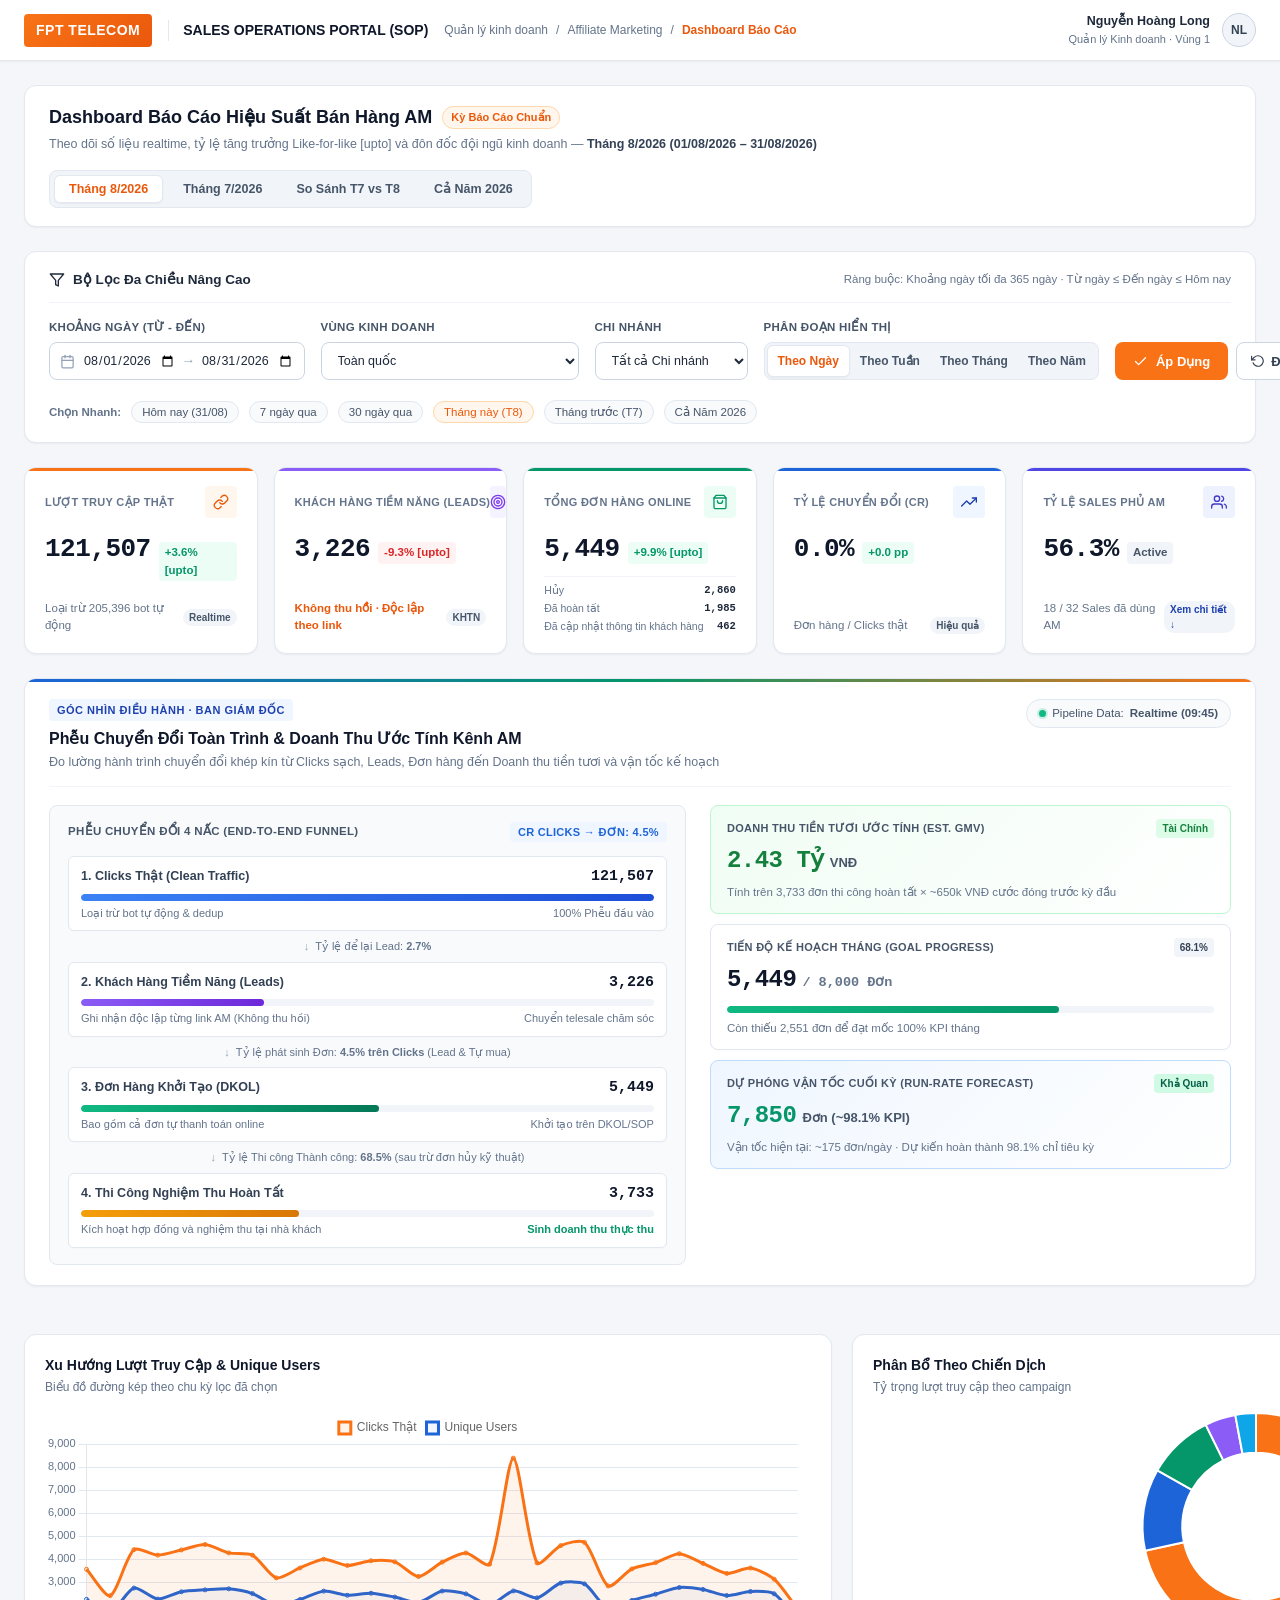
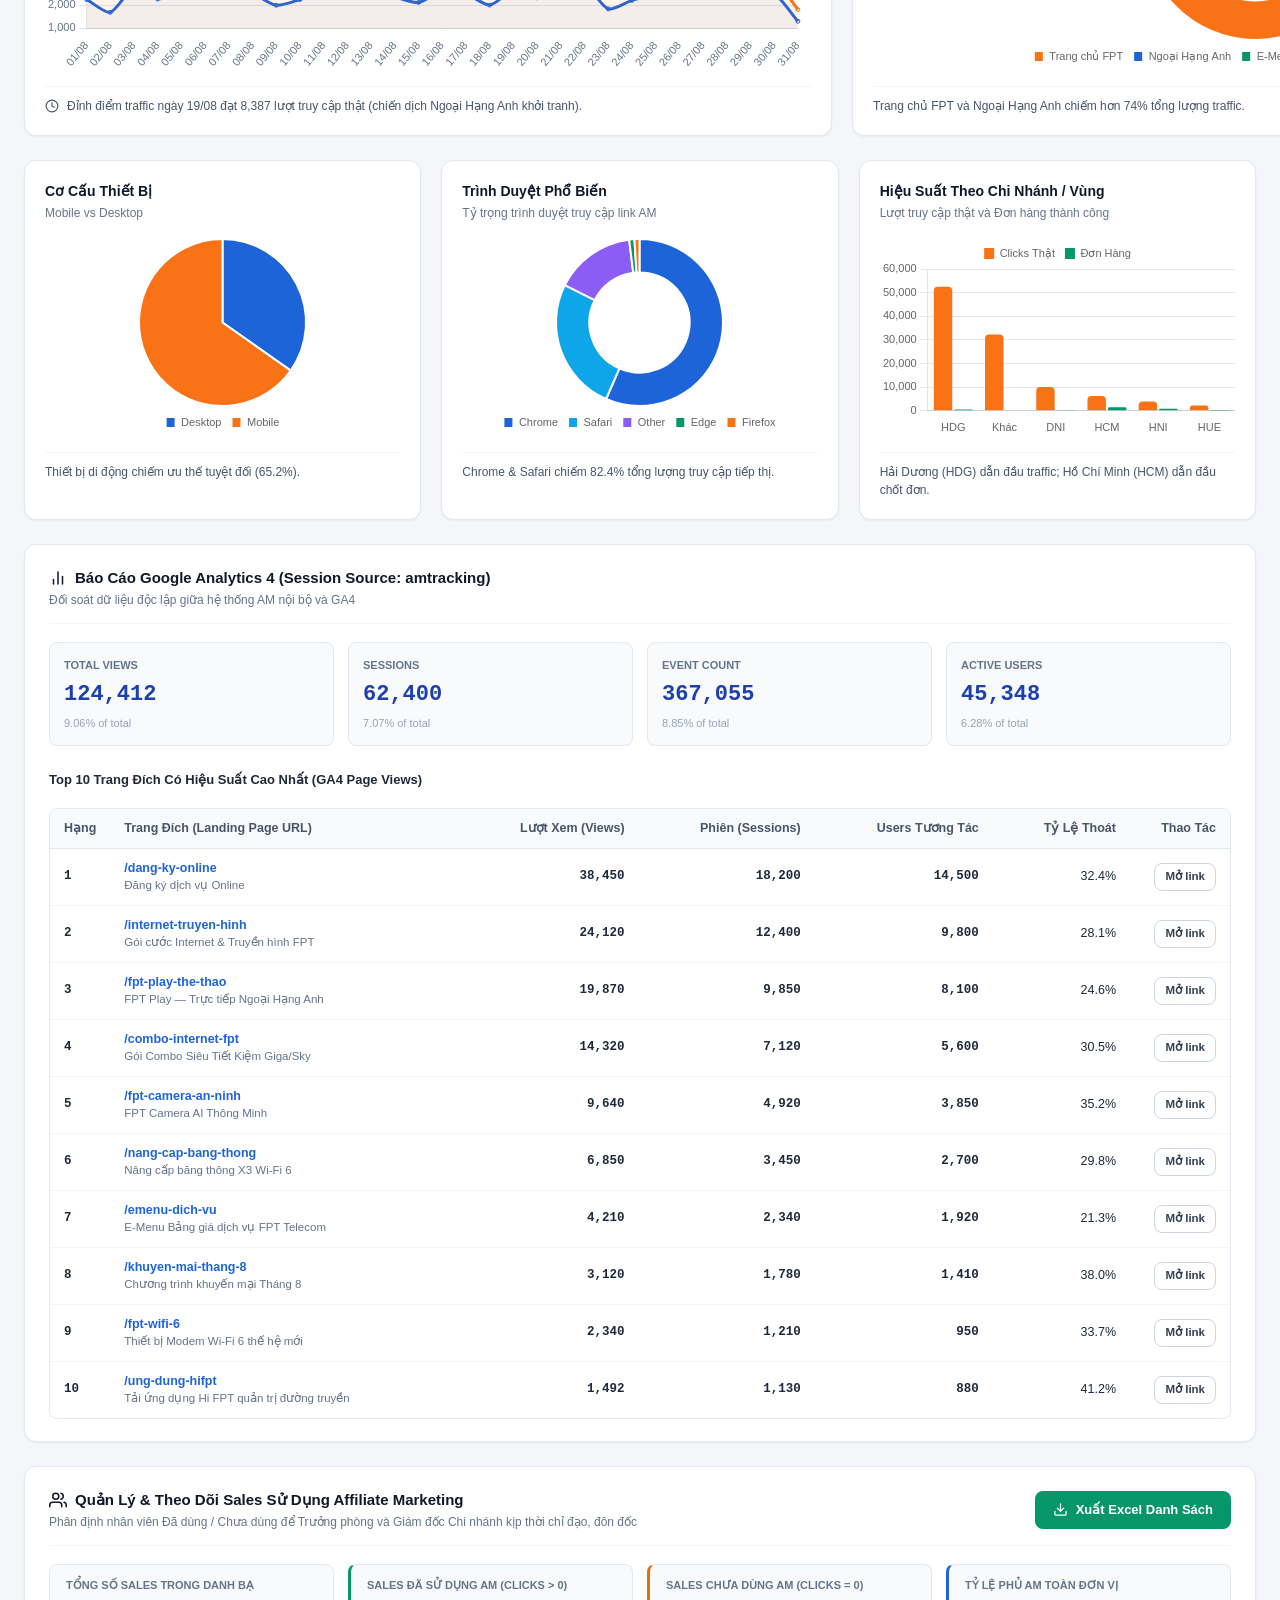
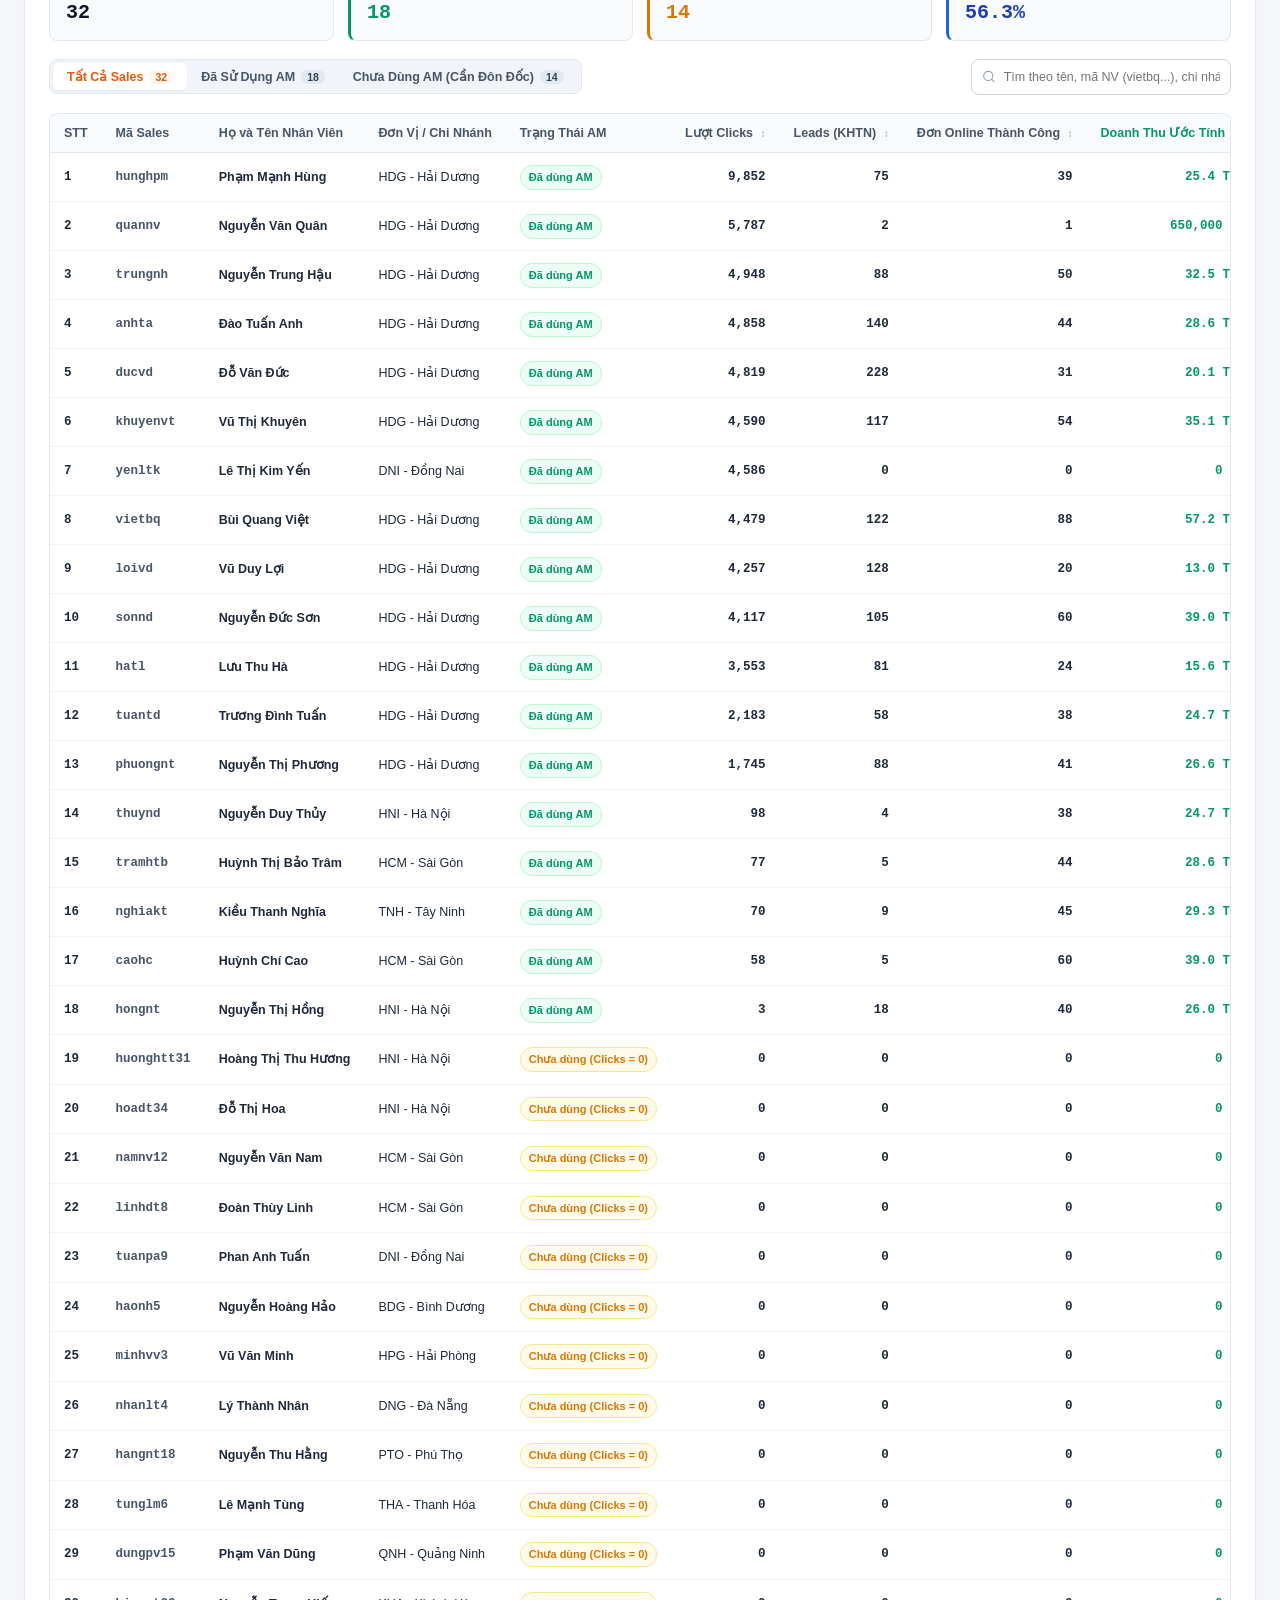
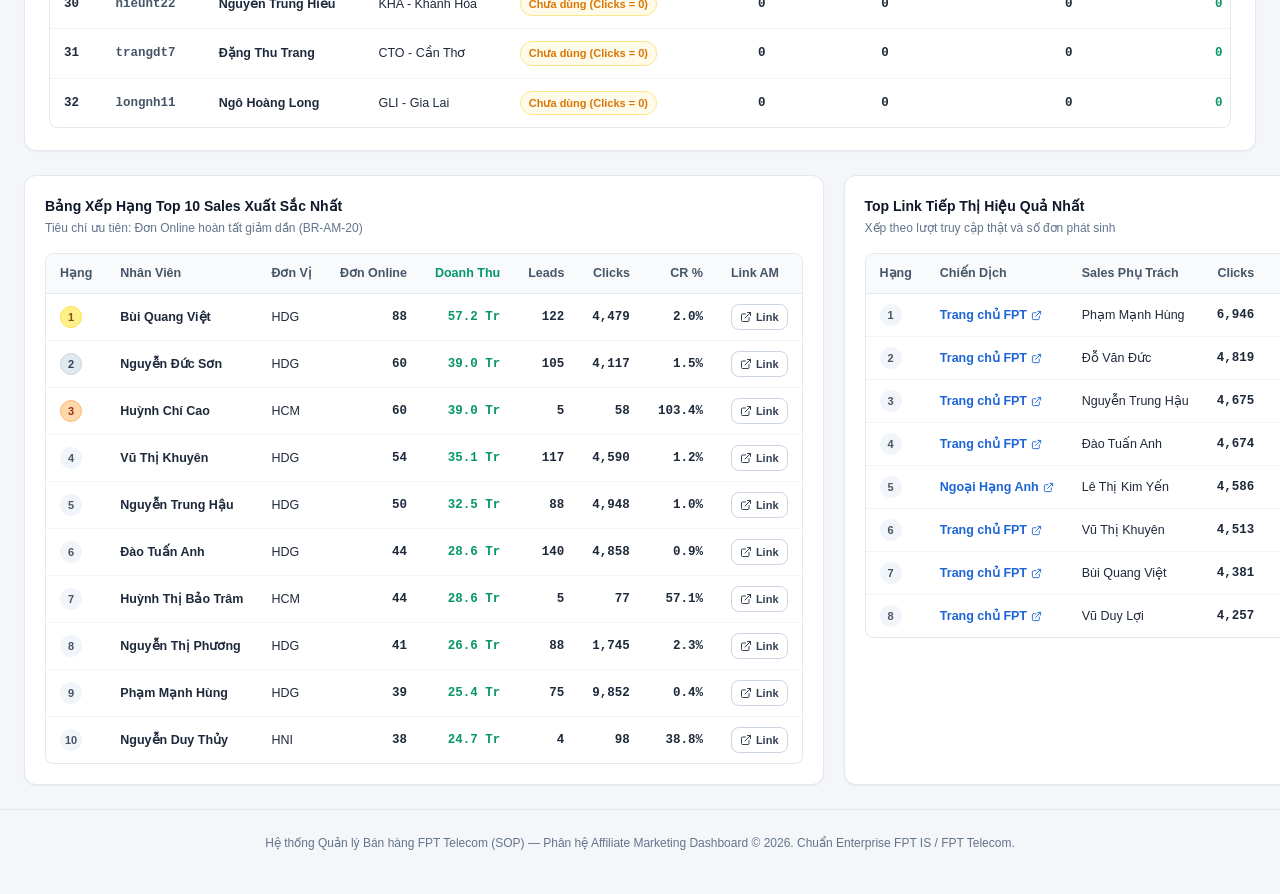
==== index.html @ a9e3076d "feat: add root index.html for direct GitHub Pages deployment" ====
<!DOCTYPE html>
<html lang="vi">
<head>
  <meta charset="utf-8">
  <meta name="viewport" content="width=device-width, initial-scale=1.0">
  <title>FPT SOP — Dashboard Báo Cáo Hiệu Suất Bán Hàng Affiliate Marketing</title>
  <style>
/* ==========================================================================
   FPT TELECOM — SALES OPERATIONS PORTAL (SOP)
   AFFILIATE MARKETING DASHBOARD — CORPORATE DESIGN SYSTEM
   Clean, Minimal, Modern, Professional (Zero Emojis/Stickers)
   ========================================================================== */

:root {
  --primary: #f97316;
  --primary-dark: #ea580c;
  --primary-light: #fff7ed;
  --primary-border: #fed7aa;
  
  --secondary: #1d64d8;
  --secondary-dark: #1e40af;
  --secondary-light: #eff6ff;
  
  --success: #059669;
  --success-light: #ecfdf5;
  --warning: #d97706;
  --warning-light: #fffbeb;
  --danger: #dc2626;
  --danger-light: #fef2f2;
  
  --slate-900: #0f172a;
  --slate-800: #1e293b;
  --slate-700: #334155;
  --slate-600: #475569;
  --slate-500: #64748b;
  --slate-400: #94a3b8;
  --slate-300: #cbd5e1;
  --slate-200: #e2e8f0;
  --slate-100: #f1f5f9;
  --slate-50:  #f8fafc;
  --white:     #ffffff;
  
  --font-main: -apple-system, BlinkMacSystemFont, "Segoe UI", Roboto, "Helvetica Neue", Arial, sans-serif;
  --font-mono: ui-monospace, SFMono-Regular, Menlo, Monaco, Consolas, monospace;
  
  --shadow-sm: 0 1px 2px 0 rgba(0, 0, 0, 0.05);
  --shadow:    0 1px 3px 0 rgba(0, 0, 0, 0.1), 0 1px 2px -1px rgba(0, 0, 0, 0.1);
  --shadow-md: 0 4px 6px -1px rgba(0, 0, 0, 0.1), 0 2px 4px -2px rgba(0, 0, 0, 0.1);
  
  --radius-sm: 4px;
  --radius:    8px;
  --radius-md: 12px;
  --radius-lg: 16px;
}

* {
  box-sizing: border-box;
  margin: 0;
  padding: 0;
}

body {
  font-family: var(--font-main);
  background-color: #f4f6fa;
  color: var(--slate-800);
  line-height: 1.5;
  font-size: 13.5px;
  -webkit-font-smoothing: antialiased;
}

/* ==========================================================================
   TOP SOP NAVBAR
   ========================================================================== */
.sop-navbar {
  background: var(--white);
  border-bottom: 1px solid var(--slate-200);
  position: sticky;
  top: 0;
  z-index: 1000;
  box-shadow: var(--shadow-sm);
}

.sop-nav-inner {
  max-width: 1480px;
  margin: 0 auto;
  padding: 0 24px;
  height: 60px;
  display: flex;
  align-items: center;
  justify-content: space-between;
}

.sop-brand-group {
  display: flex;
  align-items: center;
  gap: 16px;
}

.fpt-logo-badge {
  background: linear-gradient(135deg, #f97316 0%, #ea580c 100%);
  color: var(--white);
  font-weight: 800;
  font-size: 14px;
  padding: 6px 12px;
  border-radius: var(--radius-sm);
  letter-spacing: 0.5px;
}

.sop-portal-name {
  font-size: 14px;
  font-weight: 700;
  color: var(--slate-900);
  border-left: 1px solid var(--slate-200);
  padding-left: 14px;
}

.sop-breadcrumb {
  display: flex;
  align-items: center;
  gap: 8px;
  font-size: 12px;
  color: var(--slate-500);
}

.sop-breadcrumb span.active {
  color: var(--primary-dark);
  font-weight: 600;
}

.sop-user-profile {
  display: flex;
  align-items: center;
  gap: 12px;
}

.user-avatar {
  width: 34px;
  height: 34px;
  border-radius: 50%;
  background: var(--slate-100);
  border: 1px solid var(--slate-300);
  display: flex;
  align-items: center;
  justify-content: center;
  font-weight: 600;
  font-size: 12px;
  color: var(--slate-700);
}

.user-details {
  display: flex;
  flex-direction: column;
  text-align: right;
}

.user-name {
  font-size: 12.5px;
  font-weight: 600;
  color: var(--slate-800);
}

.user-role {
  font-size: 11px;
  color: var(--slate-500);
}

/* ==========================================================================
   LAYOUT CONTAINER
   ========================================================================== */
.dashboard-container {
  max-width: 1480px;
  margin: 0 auto;
  padding: 24px;
  display: flex;
  flex-direction: column;
  gap: 24px;
}

/* ==========================================================================
   PAGE HEADER & TIME SELECTOR
   ========================================================================== */
.page-header-row {
  display: flex;
  align-items: center;
  justify-content: space-between;
  flex-wrap: wrap;
  gap: 16px;
  background: var(--white);
  padding: 18px 24px;
  border-radius: var(--radius-md);
  border: 1px solid var(--slate-200);
  box-shadow: var(--shadow-sm);
}

.page-title-box h1 {
  font-size: 18px;
  font-weight: 700;
  color: var(--slate-900);
  margin-bottom: 4px;
  display: flex;
  align-items: center;
  gap: 10px;
}

.system-badge {
  font-size: 11px;
  font-weight: 600;
  background: var(--primary-light);
  color: var(--primary-dark);
  border: 1px solid var(--primary-border);
  padding: 2px 8px;
  border-radius: 12px;
}

.page-subtitle {
  font-size: 12.5px;
  color: var(--slate-500);
}

.time-period-selector {
  display: flex;
  align-items: center;
  gap: 6px;
  background: var(--slate-100);
  padding: 4px;
  border-radius: var(--radius);
  border: 1px solid var(--slate-200);
}

.period-tab-btn {
  border: none;
  background: transparent;
  color: var(--slate-600);
  font-family: inherit;
  font-size: 12.5px;
  font-weight: 600;
  padding: 6px 14px;
  border-radius: 6px;
  cursor: pointer;
  transition: all 0.2s ease;
}

.period-tab-btn:hover {
  color: var(--slate-900);
}

.period-tab-btn.active {
  background: var(--white);
  color: var(--primary-dark);
  box-shadow: var(--shadow-sm);
  border: 1px solid var(--slate-200);
}

/* ==========================================================================
   ADVANCED MULTI-DIMENSIONAL FILTER CARD (UC 1)
   ========================================================================== */
.filter-card {
  background: var(--white);
  border: 1px solid var(--slate-200);
  border-radius: var(--radius-md);
  padding: 18px 24px;
  box-shadow: var(--shadow-sm);
  display: flex;
  flex-direction: column;
  gap: 16px;
}

.filter-card-header {
  display: flex;
  align-items: center;
  justify-content: space-between;
  border-bottom: 1px solid var(--slate-100);
  padding-bottom: 12px;
}

.filter-title {
  font-size: 13.5px;
  font-weight: 700;
  color: var(--slate-800);
  display: flex;
  align-items: center;
  gap: 8px;
}

.filter-rules-note {
  font-size: 11.5px;
  color: var(--slate-500);
}

.filter-grid {
  display: grid;
  grid-template-columns: 1.5fr 1fr 1fr 1.2fr auto;
  gap: 16px;
  align-items: flex-end;
}

.filter-group {
  display: flex;
  flex-direction: column;
  gap: 6px;
}

.filter-label {
  font-size: 11.5px;
  font-weight: 600;
  color: var(--slate-600);
  text-transform: uppercase;
  letter-spacing: 0.3px;
}

.filter-input-wrapper {
  display: flex;
  align-items: center;
  border: 1px solid var(--slate-300);
  border-radius: var(--radius);
  background: var(--white);
  padding: 0 10px;
  height: 38px;
  transition: border-color 0.2s;
}

.filter-input-wrapper:focus-within {
  border-color: var(--primary);
  outline: 2px solid rgba(249, 115, 22, 0.15);
}

.filter-input-wrapper svg {
  color: var(--slate-400);
  margin-right: 8px;
  flex-shrink: 0;
}

.filter-date-input {
  border: none;
  outline: none;
  font-family: inherit;
  font-size: 12.5px;
  color: var(--slate-800);
  width: 100%;
}

.filter-date-sep {
  padding: 0 6px;
  color: var(--slate-400);
  font-weight: 500;
}

.filter-select {
  border: 1px solid var(--slate-300);
  border-radius: var(--radius);
  background: var(--white);
  height: 38px;
  padding: 0 12px;
  font-family: inherit;
  font-size: 12.5px;
  color: var(--slate-800);
  outline: none;
  cursor: pointer;
  transition: border-color 0.2s;
}

.filter-select:focus {
  border-color: var(--primary);
}

/* Segment Pill Selector: Ngày, Tuần, Tháng, Năm */
.segment-pill-group {
  display: flex;
  background: var(--slate-100);
  border: 1px solid var(--slate-200);
  border-radius: var(--radius);
  padding: 2px;
  height: 38px;
}

.segment-btn {
  flex: 1;
  border: none;
  background: transparent;
  font-family: inherit;
  font-size: 12px;
  font-weight: 600;
  color: var(--slate-600);
  border-radius: 6px;
  cursor: pointer;
  transition: all 0.2s;
  padding: 0 10px;
  white-space: nowrap;
}

.segment-btn.active {
  background: var(--white);
  color: var(--primary-dark);
  box-shadow: var(--shadow-sm);
  border: 1px solid var(--slate-200);
}

.filter-actions {
  display: flex;
  gap: 8px;
}

.btn-primary {
  background: var(--primary);
  color: var(--white);
  border: none;
  border-radius: var(--radius);
  height: 38px;
  padding: 0 18px;
  font-family: inherit;
  font-size: 13px;
  font-weight: 600;
  cursor: pointer;
  display: inline-flex;
  align-items: center;
  gap: 8px;
  transition: background 0.2s;
  white-space: nowrap;
}

.btn-primary:hover {
  background: var(--primary-dark);
}

.btn-secondary {
  background: var(--white);
  color: var(--slate-700);
  border: 1px solid var(--slate-300);
  border-radius: var(--radius);
  height: 38px;
  padding: 0 14px;
  font-family: inherit;
  font-size: 13px;
  font-weight: 600;
  cursor: pointer;
  display: inline-flex;
  align-items: center;
  gap: 6px;
  transition: all 0.2s;
  white-space: nowrap;
}

.btn-secondary:hover {
  background: var(--slate-50);
  border-color: var(--slate-400);
}

/* Quick Filter Badges */
.quick-filter-row {
  display: flex;
  align-items: center;
  gap: 10px;
  flex-wrap: wrap;
  padding-top: 4px;
}

.quick-filter-label {
  font-size: 11.5px;
  font-weight: 600;
  color: var(--slate-500);
}

.quick-btn {
  border: 1px solid var(--slate-200);
  background: var(--slate-50);
  color: var(--slate-600);
  font-family: inherit;
  font-size: 11.5px;
  font-weight: 500;
  padding: 4px 10px;
  border-radius: 14px;
  cursor: pointer;
  transition: all 0.2s;
}

.quick-btn:hover, .quick-btn.active {
  background: var(--primary-light);
  color: var(--primary-dark);
  border-color: var(--primary-border);
}

/* ==========================================================================
   5 CORE KPI CARDS (UC 1)
   ========================================================================== */
.kpi-grid {
  display: grid;
  grid-template-columns: repeat(5, 1fr);
  gap: 16px;
}

.kpi-card {
  background: var(--white);
  border: 1px solid var(--slate-200);
  border-radius: var(--radius-md);
  padding: 18px 20px;
  box-shadow: var(--shadow-sm);
  position: relative;
  overflow: hidden;
  display: flex;
  flex-direction: column;
  min-height: 168px;
  transition: transform 0.2s, box-shadow 0.2s;
}

.kpi-card:hover {
  transform: translateY(-2px);
  box-shadow: var(--shadow-md);
}

.kpi-card-accent {
  position: absolute;
  top: 0;
  left: 0;
  right: 0;
  height: 3px;
}

.kpi-accent-orange { background: var(--primary); }
.kpi-accent-blue   { background: var(--secondary); }
.kpi-accent-green  { background: var(--success); }
.kpi-accent-purple { background: #8b5cf6; }
.kpi-accent-indigo { background: #4f46e5; }

.kpi-card-header {
  display: flex;
  align-items: center;
  justify-content: space-between;
  height: 32px;
  margin-bottom: 12px;
}

.kpi-title {
  font-size: 11px;
  font-weight: 700;
  color: var(--slate-500);
  text-transform: uppercase;
  letter-spacing: 0.3px;
  white-space: nowrap;
}

.kpi-icon-wrap {
  width: 32px;
  height: 32px;
  border-radius: var(--radius-sm);
  display: flex;
  align-items: center;
  justify-content: center;
}

.icon-wrap-orange { background: var(--primary-light); color: var(--primary-dark); }
.icon-wrap-blue   { background: var(--secondary-light); color: var(--secondary-dark); }
.icon-wrap-green  { background: var(--success-light); color: var(--success); }
.icon-wrap-purple { background: #f5f3ff; color: #7c3aed; }
.icon-wrap-indigo { background: #eef2ff; color: #4338ca; }

.kpi-value-row {
  display: flex;
  align-items: baseline;
  gap: 8px;
  height: 34px;
  margin-bottom: 12px;
}

.kpi-value {
  font-size: 26px;
  font-weight: 800;
  font-family: var(--font-mono);
  letter-spacing: -0.5px;
  color: var(--slate-900);
}

.kpi-growth-badge {
  display: inline-flex;
  align-items: center;
  gap: 3px;
  font-size: 11.5px;
  font-weight: 600;
  padding: 2px 6px;
  border-radius: 4px;
}

.growth-up   { background: var(--success-light); color: var(--success); }
.growth-down { background: var(--danger-light); color: var(--danger); }
.growth-neutral { background: var(--slate-100); color: var(--slate-600); }

.kpi-meta-text {
  margin-top: auto;
  font-size: 11.5px;
  color: var(--slate-500);
  display: flex;
  align-items: center;
  justify-content: space-between;
}

.kpi-pill-note {
  font-size: 10px;
  font-weight: 600;
  background: var(--slate-100);
  color: var(--slate-600);
  padding: 1px 6px;
  border-radius: 10px;
}

/* Mini Order Status Breakdown */
.kpi-breakdown-box {
  margin-top: auto;
  padding-top: 6px;
  border-top: 1px solid var(--slate-100);
  display: flex;
  flex-direction: column;
  gap: 2px;
  font-size: 10.5px;
}

.kpi-breakdown-row {
  display: flex;
  justify-content: space-between;
  color: var(--slate-500);
}

.kpi-breakdown-row span.val {
  font-family: var(--font-mono);
  font-weight: 600;
  color: var(--slate-800);
}

/* ==========================================================================
   EXECUTIVE INSIGHT BANNER
   ========================================================================== */
.executive-insight-box {
  background: var(--white);
  border: 1px solid var(--slate-200);
  border-radius: var(--radius-md);
  padding: 16px 20px;
  box-shadow: var(--shadow-sm);
  display: flex;
  flex-direction: column;
  gap: 8px;
}

.insight-header {
  font-size: 12.5px;
  font-weight: 700;
  color: var(--slate-800);
  display: flex;
  align-items: center;
  gap: 8px;
}

.insight-grid {
  display: grid;
  grid-template-columns: repeat(4, 1fr);
  gap: 12px;
}

.insight-item {
  background: var(--slate-50);
  border-left: 3px solid var(--secondary);
  padding: 10px 14px;
  border-radius: var(--radius-sm);
  font-size: 12px;
  line-height: 1.45;
  color: var(--slate-700);
}

.insight-item.warn { border-left-color: var(--warning); }
.insight-item.good { border-left-color: var(--success); }
.insight-item.bad  { border-left-color: var(--danger); }

/* ==========================================================================
   CHARTS GRID (UC 2)
   ========================================================================== */
.charts-grid-main {
  display: grid;
  grid-template-columns: 2fr 1fr;
  gap: 20px;
}

.chart-card {
  background: var(--white);
  border: 1px solid var(--slate-200);
  border-radius: var(--radius-md);
  padding: 20px;
  box-shadow: var(--shadow-sm);
  display: flex;
  flex-direction: column;
}

.chart-header {
  display: flex;
  align-items: center;
  justify-content: space-between;
  margin-bottom: 16px;
}

.chart-title-group h3 {
  font-size: 14px;
  font-weight: 700;
  color: var(--slate-900);
  margin-bottom: 2px;
}

.chart-sub {
  font-size: 12px;
  color: var(--slate-500);
}

.chart-canvas-wrap {
  position: relative;
  height: 260px;
  width: 100%;
}

.chart-card-footer {
  margin-top: 14px;
  padding-top: 10px;
  border-top: 1px solid var(--slate-100);
  font-size: 12px;
  color: var(--slate-600);
  display: flex;
  align-items: center;
  gap: 8px;
}

.charts-sub-grid {
  display: grid;
  grid-template-columns: repeat(3, 1fr);
  gap: 20px;
}

/* ==========================================================================
   GA4 SECTION (UC 2)
   ========================================================================== */
.section-wrapper {
  background: var(--white);
  border: 1px solid var(--slate-200);
  border-radius: var(--radius-md);
  padding: 22px 24px;
  box-shadow: var(--shadow-sm);
  display: flex;
  flex-direction: column;
  gap: 18px;
}

.section-header-row {
  display: flex;
  align-items: center;
  justify-content: space-between;
  flex-wrap: wrap;
  gap: 12px;
  border-bottom: 1px solid var(--slate-100);
  padding-bottom: 14px;
}

.section-title-wrap h2 {
  font-size: 15px;
  font-weight: 700;
  color: var(--slate-900);
  display: flex;
  align-items: center;
  gap: 8px;
  margin-bottom: 2px;
}

.section-desc {
  font-size: 12px;
  color: var(--slate-500);
}

.ga4-kpi-grid {
  display: grid;
  grid-template-columns: repeat(4, 1fr);
  gap: 14px;
}

.ga4-kpi-box {
  background: var(--slate-50);
  border: 1px solid var(--slate-200);
  border-radius: var(--radius);
  padding: 14px;
}

.ga4-kpi-label {
  font-size: 11px;
  font-weight: 600;
  color: var(--slate-500);
  text-transform: uppercase;
}

.ga4-kpi-value {
  font-size: 22px;
  font-weight: 800;
  font-family: var(--font-mono);
  color: var(--secondary-dark);
  margin: 4px 0;
}

.ga4-kpi-sub {
  font-size: 11px;
  color: var(--slate-400);
}

/* ==========================================================================
   TABLES & DATA GRIDS (UC 2, UC 3, UC 4)
   ========================================================================== */
.table-responsive {
  width: 100%;
  overflow-x: auto;
  border: 1px solid var(--slate-200);
  border-radius: var(--radius);
}

.data-table {
  width: 100%;
  border-collapse: collapse;
  text-align: left;
  font-size: 12.5px;
}

.data-table th {
  background: var(--slate-50);
  color: var(--slate-600);
  font-weight: 600;
  padding: 10px 14px;
  border-bottom: 1px solid var(--slate-200);
  white-space: nowrap;
}

.data-table td {
  padding: 10px 14px;
  border-bottom: 1px solid var(--slate-100);
  color: var(--slate-800);
  white-space: nowrap;
}

.data-table tr:last-child td {
  border-bottom: none;
}

.data-table tr:hover {
  background-color: #fafbfd;
}

.td-mono {
  font-family: var(--font-mono);
  font-weight: 600;
}

.td-right {
  text-align: right;
}

/* Status Badges */
.status-badge {
  display: inline-flex;
  align-items: center;
  gap: 4px;
  font-size: 11px;
  font-weight: 600;
  padding: 3px 8px;
  border-radius: 12px;
}

.status-active {
  background: var(--success-light);
  color: var(--success);
  border: 1px solid #bbf7d0;
}

.status-inactive {
  background: var(--warning-light);
  color: var(--warning);
  border: 1px solid #fde68a;
}

/* Rank Badges */
.rank-badge {
  display: inline-flex;
  align-items: center;
  justify-content: center;
  width: 22px;
  height: 22px;
  border-radius: 50%;
  font-size: 11px;
  font-weight: 700;
}

.rank-1 { background: #fef08a; color: #854d0e; border: 1px solid #fde047; }
.rank-2 { background: #e2e8f0; color: #334155; border: 1px solid #cbd5e1; }
.rank-3 { background: #fed7aa; color: #9a3412; border: 1px solid #fdba74; }
.rank-n { background: var(--slate-100); color: var(--slate-600); }

/* ==========================================================================
   SALES MANAGEMENT CONTROLS (UC 3)
   ========================================================================== */
.sales-toolbar-row {
  display: flex;
  align-items: center;
  justify-content: space-between;
  flex-wrap: wrap;
  gap: 14px;
}

.sales-tabs-group {
  display: flex;
  background: var(--slate-100);
  border: 1px solid var(--slate-200);
  border-radius: var(--radius);
  padding: 3px;
}

.sales-tab-btn {
  border: none;
  background: transparent;
  color: var(--slate-600);
  font-family: inherit;
  font-size: 12.5px;
  font-weight: 600;
  padding: 6px 14px;
  border-radius: 6px;
  cursor: pointer;
  transition: all 0.2s;
  display: flex;
  align-items: center;
  gap: 6px;
}

.sales-tab-btn.active {
  background: var(--white);
  color: var(--primary-dark);
  box-shadow: var(--shadow-sm);
}

.sales-tab-badge {
  font-size: 10.5px;
  padding: 1px 6px;
  border-radius: 10px;
  background: var(--slate-200);
  color: var(--slate-700);
}

.sales-tab-btn.active .sales-tab-badge {
  background: var(--primary-light);
  color: var(--primary-dark);
}

.sales-search-box {
  display: flex;
  align-items: center;
  border: 1px solid var(--slate-300);
  border-radius: var(--radius);
  background: var(--white);
  padding: 0 10px;
  height: 36px;
  min-width: 260px;
}

.sales-search-box input {
  border: none;
  outline: none;
  font-family: inherit;
  font-size: 12.5px;
  color: var(--slate-800);
  width: 100%;
}

.sales-summary-cards {
  display: grid;
  grid-template-columns: repeat(4, 1fr);
  gap: 14px;
}

.sales-stat-box {
  border: 1px solid var(--slate-200);
  background: var(--slate-50);
  border-radius: var(--radius);
  padding: 12px 16px;
  display: flex;
  flex-direction: column;
  gap: 4px;
}

.sales-stat-title {
  font-size: 11px;
  font-weight: 600;
  color: var(--slate-500);
  text-transform: uppercase;
}

.sales-stat-val {
  font-size: 20px;
  font-weight: 800;
  font-family: var(--font-mono);
  color: var(--slate-900);
}

/* ==========================================================================
   FOOTER
   ========================================================================== */
.sop-footer {
  text-align: center;
  padding: 24px 0;
  border-top: 1px solid var(--slate-200);
  color: var(--slate-500);
  font-size: 12px;
}

/* ==========================================================================
   RESPONSIVE QUERIES
   ========================================================================== */
@media (max-width: 1200px) {
  .kpi-grid { grid-template-columns: repeat(3, 1fr); }
  .charts-grid-main { grid-template-columns: 1fr; }
  .charts-sub-grid { grid-template-columns: 1fr; }
  .filter-grid { grid-template-columns: 1fr 1fr; }
}

@media (max-width: 768px) {
  .dashboard-container { padding: 14px; gap: 16px; }
  .kpi-grid { grid-template-columns: 1fr; }
  .insight-grid { grid-template-columns: 1fr; }
  .sales-summary-cards { grid-template-columns: 1fr 1fr; }
  .ga4-kpi-grid { grid-template-columns: 1fr 1fr; }
  .filter-grid { grid-template-columns: 1fr; }
}


/* Modal Styles for Sales Link Details */
.sop-modal {
  position: fixed;
  top: 0;
  left: 0;
  width: 100vw;
  height: 100vh;
  z-index: 9999;
  display: flex;
  align-items: center;
  justify-content: center;
}
.sop-modal-backdrop {
  position: absolute;
  top: 0;
  left: 0;
  width: 100%;
  height: 100%;
  background: rgba(15, 23, 42, 0.5);
  backdrop-filter: blur(2px);
}
.sop-modal-content {
  position: relative;
  background: var(--white);
  border-radius: var(--radius-lg);
  box-shadow: 0 20px 25px -5px rgba(0, 0, 0, 0.2);
  width: 90%;
  max-width: 720px;
  max-height: 85vh;
  display: flex;
  flex-direction: column;
  overflow: hidden;
  z-index: 10;
  animation: modalFadeIn 0.2s ease-out;
}
@keyframes modalFadeIn {
  from { opacity: 0; transform: scale(0.96); }
  to { opacity: 1; transform: scale(1); }
}
.sop-modal-header {
  padding: 16px 20px;
  border-bottom: 1px solid var(--slate-200);
  display: flex;
  align-items: center;
  justify-content: space-between;
  background: var(--slate-50);
}
.sop-modal-header h3 {
  font-size: 15px;
  font-weight: 700;
  color: var(--slate-900);
  margin: 0;
}
.sop-modal-close {
  background: none;
  border: none;
  font-size: 22px;
  cursor: pointer;
  color: var(--slate-400);
  line-height: 1;
}
.sop-modal-close:hover { color: var(--slate-700); }
.sop-modal-body {
  padding: 20px;
  overflow-y: auto;
}
.sop-modal-footer {
  padding: 12px 20px;
  border-top: 1px solid var(--slate-200);
  background: var(--slate-50);
  display: flex;
  justify-content: flex-end;
}
.sortable-th {
  cursor: pointer;
  user-select: none;
  transition: background 0.15s;
}
.sortable-th:hover {
  background: var(--slate-100);
}
.sort-indicator {
  display: inline-block;
  margin-left: 4px;
  font-size: 10px;
  color: var(--slate-400);
}


/* ==========================================================================
   EXECUTIVE FUNNEL & FINANCIAL OVERVIEW (NHÓM 1 - BAN GIÁM ĐỐC)
   ========================================================================== */
.executive-funnel-section {
  background: var(--white);
  border: 1px solid var(--slate-200);
  border-radius: var(--radius-md);
  padding: 20px 24px;
  box-shadow: var(--shadow-sm);
  margin-bottom: 24px;
  position: relative;
  overflow: hidden;
}

.executive-funnel-section::before {
  content: '';
  position: absolute;
  top: 0;
  left: 0;
  right: 0;
  height: 3.5px;
  background: linear-gradient(90deg, #1d64d8 0%, #059669 50%, #f97316 100%);
}

.executive-funnel-header {
  display: flex;
  align-items: flex-start;
  justify-content: space-between;
  margin-bottom: 18px;
  padding-bottom: 14px;
  border-bottom: 1px solid var(--slate-100);
}

.executive-badge {
  display: inline-flex;
  align-items: center;
  gap: 6px;
  font-size: 11px;
  font-weight: 700;
  text-transform: uppercase;
  letter-spacing: 0.5px;
  color: var(--secondary-dark);
  background: var(--secondary-light);
  padding: 3px 8px;
  border-radius: 4px;
  margin-bottom: 6px;
}

.executive-title {
  font-size: 16px;
  font-weight: 800;
  color: var(--slate-900);
  margin-bottom: 2px;
}

.executive-subtitle {
  font-size: 12.5px;
  color: var(--slate-500);
}

.sync-status-pill {
  font-size: 11.5px;
  color: var(--slate-600);
  background: var(--slate-50);
  border: 1px solid var(--slate-200);
  padding: 5px 12px;
  border-radius: 20px;
  display: flex;
  align-items: center;
  gap: 6px;
}

.status-dot {
  width: 7px;
  height: 7px;
  background-color: #10b981;
  border-radius: 50%;
  box-shadow: 0 0 0 2px rgba(16, 185, 129, 0.2);
}

.executive-grid {
  display: grid;
  grid-template-columns: 1.65fr 1.35fr;
  gap: 24px;
}

.funnel-container {
  background: #f8fafc;
  border: 1px solid var(--slate-200);
  border-radius: var(--radius);
  padding: 16px 18px;
  display: flex;
  flex-direction: column;
}

.funnel-title-bar {
  display: flex;
  align-items: center;
  justify-content: space-between;
  margin-bottom: 14px;
  font-size: 11.5px;
  font-weight: 700;
  color: var(--slate-600);
  text-transform: uppercase;
  letter-spacing: 0.3px;
}

.funnel-cr-badge {
  font-size: 11px;
  font-weight: 700;
  color: #1d64d8;
  background: #eff6ff;
  padding: 2px 8px;
  border-radius: 4px;
}

.funnel-steps {
  display: flex;
  flex-direction: column;
  gap: 6px;
}

.funnel-step {
  background: var(--white);
  border: 1px solid var(--slate-200);
  border-radius: 6px;
  padding: 9px 12px;
  box-shadow: 0 1px 2px rgba(0,0,0,0.02);
}

.step-info {
  display: flex;
  justify-content: space-between;
  align-items: baseline;
  margin-bottom: 5px;
}

.step-label {
  font-size: 12.5px;
  font-weight: 600;
  color: var(--slate-700);
}

.step-val {
  font-size: 15px;
  font-weight: 800;
  font-family: var(--font-mono);
  color: var(--slate-900);
}

.step-bar-wrap {
  width: 100%;
  height: 7px;
  background: var(--slate-100);
  border-radius: 4px;
  overflow: hidden;
  margin-bottom: 4px;
}

.step-bar {
  height: 100%;
  border-radius: 4px;
  transition: width 0.4s ease;
}

.bar-clicks   { background: linear-gradient(90deg, #3b82f6, #1d4ed8); }
.bar-leads    { background: linear-gradient(90deg, #8b5cf6, #6d28d9); }
.bar-don      { background: linear-gradient(90deg, #10b981, #047857); }
.bar-complete { background: linear-gradient(90deg, #f59e0b, #d97706); }

.step-sub-wrap {
  display: flex;
  justify-content: space-between;
  font-size: 11px;
  color: var(--slate-500);
}

.funnel-connector {
  display: flex;
  align-items: center;
  justify-content: center;
  gap: 6px;
  padding: 1px 0;
  font-size: 11px;
  color: var(--slate-500);
}

.connector-arrow {
  color: var(--slate-400);
  font-size: 11px;
}

.executive-metrics-panel {
  display: flex;
  flex-direction: column;
  gap: 10px;
}

.exec-metric-card {
  background: var(--white);
  border: 1px solid var(--slate-200);
  border-radius: var(--radius);
  padding: 13px 16px;
  box-shadow: 0 1px 2px rgba(0,0,0,0.02);
  display: flex;
  flex-direction: column;
  gap: 5px;
}

.exec-metric-card.highlight-card {
  background: linear-gradient(135deg, #f0fdf4 0%, #ffffff 100%);
  border-color: #bbf7d0;
}

.exec-metric-card.runrate-card {
  background: linear-gradient(135deg, #eff6ff 0%, #ffffff 100%);
  border-color: #bfdbfe;
}

.metric-top {
  display: flex;
  justify-content: space-between;
  align-items: center;
}

.metric-title {
  font-size: 11px;
  font-weight: 700;
  color: var(--slate-600);
  text-transform: uppercase;
  letter-spacing: 0.3px;
}

.metric-pill {
  font-size: 10px;
  font-weight: 700;
  padding: 2px 6px;
  border-radius: 4px;
  background: var(--slate-100);
  color: var(--slate-700);
}

.pill-success {
  background: #d1fae5;
  color: #065f46;
}

.metric-main {
  display: flex;
  align-items: baseline;
  gap: 6px;
}

.metric-num {
  font-size: 24px;
  font-weight: 800;
  font-family: var(--font-mono);
  color: var(--slate-900);
  letter-spacing: -0.5px;
}

.metric-unit {
  font-size: 13px;
  font-weight: 600;
  color: var(--slate-600);
}

.metric-sub {
  font-size: 13.5px;
  font-weight: 600;
  font-family: var(--font-mono);
  color: var(--slate-500);
}

.exec-progress-bar-bg {
  width: 100%;
  height: 7px;
  background: var(--slate-100);
  border-radius: 4px;
  overflow: hidden;
  margin: 3px 0 2px;
}

.exec-progress-bar-fill {
  height: 100%;
  background: linear-gradient(90deg, #10b981, #059669);
  border-radius: 4px;
  transition: width 0.4s ease;
}

.metric-desc {
  font-size: 11.5px;
  color: var(--slate-500);
  line-height: 1.4;
}

.text-success {
  color: #059669 !important;
}


/* ==========================================================================

</style>
</head>
<body>

  <!-- =========================================================================
       1. TOP SOP NAVBAR (ENTERPRISE BRAND BAR)
       ========================================================================= -->
  <header class="sop-navbar">
    <div class="sop-nav-inner">
      <div class="sop-brand-group">
        <div class="fpt-logo-badge">FPT TELECOM</div>
        <div class="sop-portal-name">SALES OPERATIONS PORTAL (SOP)</div>
        <div class="sop-breadcrumb">
          <span>Quản lý kinh doanh</span>
          <span>/</span>
          <span>Affiliate Marketing</span>
          <span>/</span>
          <span class="active">Dashboard Báo Cáo</span>
        </div>
      </div>

      <div class="sop-user-profile">
        <div class="user-details">
          <span class="user-name">Nguyễn Hoàng Long</span>
          <span class="user-role">Quản lý Kinh doanh · Vùng 1</span>
        </div>
        <div class="user-avatar">NL</div>
      </div>
    </div>
  </header>

  <!-- =========================================================================
       MAIN DASHBOARD CONTAINER
       ========================================================================= -->
  <main class="dashboard-container">

    <!-- PAGE TITLE & TIME SWITCHER -->
    <section class="page-header-row">
      <div class="page-title-box">
        <h1>
          Dashboard Báo Cáo Hiệu Suất Bán Hàng AM
          <span class="system-badge" id="headerStatusBadge">Kỳ Báo Cáo Chuẩn</span>
        </h1>
        <div class="page-subtitle">
          Theo dõi số liệu realtime, tỷ lệ tăng trưởng Like-for-like [upto] và đôn đốc đội ngũ kinh doanh — <span id="headerTitleRange" style="font-weight: 600; color: var(--slate-700);">Tháng 8/2026</span>
        </div>
      </div>

      <div class="time-period-selector">
        <button type="button" class="period-tab-btn active" data-period="t8">Tháng 8/2026</button>
        <button type="button" class="period-tab-btn" data-period="t7">Tháng 7/2026</button>
        <button type="button" class="period-tab-btn" data-period="cmp">So Sánh T7 vs T8</button>
        <button type="button" class="period-tab-btn" data-period="year2026">Cả Năm 2026</button>
      </div>
    </section>

    <!-- =========================================================================
         2. BỘ LỌC ĐA CHIỀU NÂNG CAO (UC 1 — BR-AM-01 ĐẾN BR-AM-05)
         ========================================================================= -->
    <section class="filter-card">
      <div class="filter-card-header">
        <div class="filter-title">
          <svg width="16" height="16" viewBox="0 0 24 24" fill="none" stroke="currentColor" stroke-width="2" stroke-linecap="round" stroke-linejoin="round"><polygon points="22 3 2 3 10 12.46 10 19 14 21 14 12.46 22 3"></polygon></svg>
          Bộ Lọc Đa Chiều Nâng Cao
        </div>
        <div class="filter-rules-note">
          Ràng buộc: Khoảng ngày tối đa 365 ngày · Từ ngày ≤ Đến ngày ≤ Hôm nay
        </div>
      </div>

      <div class="filter-grid">
        <!-- Date Range -->
        <div class="filter-group">
          <label class="filter-label">Khoảng Ngày (Từ - Đến)</label>
          <div class="filter-input-wrapper">
            <svg width="15" height="15" viewBox="0 0 24 24" fill="none" stroke="currentColor" stroke-width="2" stroke-linecap="round" stroke-linejoin="round"><rect x="3" y="4" width="18" height="18" rx="2" ry="2"></rect><line x1="16" y1="2" x2="16" y2="6"></line><line x1="8" y1="2" x2="8" y2="6"></line><line x1="3" y1="10" x2="21" y2="10"></line></svg>
            <input type="date" id="inputFromDate" class="filter-date-input" value="2026-08-01" max="2026-08-31">
            <span class="filter-date-sep">→</span>
            <input type="date" id="inputToDate" class="filter-date-input" value="2026-08-31" max="2026-08-31">
          </div>
          <div id="dateFilterError" style="display: none; color: #dc2626; font-size: 11px; font-weight: 600; padding-top: 2px;"></div>
        </div>

        <!-- Region Filter -->
        <div class="filter-group">
          <label class="filter-label">Vùng Kinh Doanh</label>
          <select id="regionSelect" class="filter-select">
            <option value="all">Toàn quốc</option>
          </select>
        </div>

        <!-- Branch Filter (Cascade) -->
        <div class="filter-group">
          <label class="filter-label">Chi Nhánh</label>
          <select id="branchSelect" class="filter-select">
            <option value="all">Tất cả Chi nhánh</option>
          </select>
        </div>

        <!-- Segment By: Ngày, Tuần, Tháng, Năm (As Requested!) -->
        <div class="filter-group">
          <label class="filter-label">Phân Đoạn Hiển Thị</label>
          <div class="segment-pill-group">
            <button type="button" class="segment-btn active" data-segment="day">Theo Ngày</button>
            <button type="button" class="segment-btn" data-segment="week">Theo Tuần</button>
            <button type="button" class="segment-btn" data-segment="month">Theo Tháng</button>
            <button type="button" class="segment-btn" data-segment="year">Theo Năm</button>
          </div>
        </div>

        <!-- Action Buttons -->
        <div class="filter-actions">
          <button type="button" id="btnApplyFilter" class="btn-primary">
            <svg width="15" height="15" viewBox="0 0 24 24" fill="none" stroke="currentColor" stroke-width="2" stroke-linecap="round" stroke-linejoin="round"><polyline points="20 6 9 17 4 12"></polyline></svg>
            Áp Dụng
          </button>
          <button type="button" id="btnResetFilter" class="btn-secondary" title="Đặt lại bộ lọc về mặc định">
            <svg width="14" height="14" viewBox="0 0 24 24" fill="none" stroke="currentColor" stroke-width="2" stroke-linecap="round" stroke-linejoin="round"><polyline points="1 4 1 10 7 10"></polyline><path d="M3.51 15a9 9 0 1 0 2.13-9.36L1 10"></path></svg>
            Đặt Lại
          </button>
        </div>
      </div>

      <!-- Quick Filter Chips -->
      <div class="quick-filter-row">
        <span class="quick-filter-label">Chọn Nhanh:</span>
        <button type="button" class="quick-btn" data-quick="today">Hôm nay (31/08)</button>
        <button type="button" class="quick-btn" data-quick="7d">7 ngày qua</button>
        <button type="button" class="quick-btn" data-quick="30d">30 ngày qua</button>
        <button type="button" class="quick-btn active" data-quick="month">Tháng này (T8)</button>
        <button type="button" class="quick-btn" data-quick="prev_month">Tháng trước (T7)</button>
        <button type="button" class="quick-btn" data-quick="year">Cả Năm 2026</button>
      </div>
    </section>

    <!-- =========================================================================
         3. 5 CORE KPI CARDS REALTIME + LIKE-FOR-LIKE (UC 1)
         ========================================================================= -->
    <section class="kpi-grid">
      <!-- Card 1: Lượt Truy Cập Thật -->
      <div class="kpi-card">
        <div class="kpi-card-accent kpi-accent-orange"></div>
        <div class="kpi-card-header">
          <span class="kpi-title">Lượt Truy Cập Thật</span>
          <div class="kpi-icon-wrap icon-wrap-orange">
            <svg width="16" height="16" viewBox="0 0 24 24" fill="none" stroke="currentColor" stroke-width="2" stroke-linecap="round" stroke-linejoin="round"><path d="M10 13a5 5 0 0 0 7.54.54l3-3a5 5 0 0 0-7.07-7.07l-1.72 1.71"></path><path d="M14 11a5 5 0 0 0-7.54-.54l-3 3a5 5 0 0 0 7.07 7.07l1.71-1.71"></path></svg>
          </div>
        </div>
        <div class="kpi-value-row">
          <span class="kpi-value" id="kpiClicksVal">121,507</span>
          <span class="kpi-growth-badge growth-up" id="kpiClicksBadge">+3.6% [upto]</span>
        </div>
        <div class="kpi-meta-text">
          <span id="kpiClicksBot">Loại trừ 205k bot tự động</span>
          <span class="kpi-pill-note">Realtime</span>
        </div>
      </div>

      <!-- Card 2: Khách Hàng Tiềm Năng (Leads) -->
      <div class="kpi-card">
        <div class="kpi-card-accent kpi-accent-purple"></div>
        <div class="kpi-card-header">
          <span class="kpi-title">Khách Hàng Tiềm Năng (Leads)</span>
          <div class="kpi-icon-wrap icon-wrap-purple">
            <svg width="16" height="16" viewBox="0 0 24 24" fill="none" stroke="currentColor" stroke-width="2" stroke-linecap="round" stroke-linejoin="round"><circle cx="12" cy="12" r="10"></circle><circle cx="12" cy="12" r="6"></circle><circle cx="12" cy="12" r="2"></circle></svg>
          </div>
        </div>
        <div class="kpi-value-row">
          <span class="kpi-value" id="kpiLeadVal">3,226</span>
          <span class="kpi-growth-badge growth-down" id="kpiLeadBadge">-9.3% [upto]</span>
        </div>
        <div class="kpi-meta-text">
          <span style="font-weight: 600; color: var(--primary-dark);">Không thu hồi · Độc lập theo link</span>
          <span class="kpi-pill-note">KHTN</span>
        </div>
      </div>

      <!-- Card 3: Tổng Đơn Hàng Online -->
      <div class="kpi-card">
        <div class="kpi-card-accent kpi-accent-green"></div>
        <div class="kpi-card-header">
          <span class="kpi-title">Tổng Đơn Hàng Online</span>
          <div class="kpi-icon-wrap icon-wrap-green">
            <svg width="16" height="16" viewBox="0 0 24 24" fill="none" stroke="currentColor" stroke-width="2" stroke-linecap="round" stroke-linejoin="round"><path d="M6 2L3 6v14a2 2 0 0 0 2 2h14a2 2 0 0 0 2-2V6l-3-4z"></path><line x1="3" y1="6" x2="21" y2="6"></line><path d="M16 10a4 4 0 0 1-8 0"></path></svg>
          </div>
        </div>
        <div class="kpi-value-row">
          <span class="kpi-value" id="kpiDonVal">5,449</span>
          <span class="kpi-growth-badge growth-up" id="kpiDonBadge">+9.9% [upto]</span>
        </div>
        <div class="kpi-breakdown-box" id="kpiDonBreakdown">
          <!-- Populated by JS: Hoàn tất, Đang xử lý, Hủy -->
        </div>
      </div>

      <!-- Card 4: Tỷ Lệ Chuyển Đổi (CR) -->
      <div class="kpi-card">
        <div class="kpi-card-accent kpi-accent-blue"></div>
        <div class="kpi-card-header">
          <span class="kpi-title">Tỷ Lệ Chuyển Đổi (CR)</span>
          <div class="kpi-icon-wrap icon-wrap-blue">
            <svg width="16" height="16" viewBox="0 0 24 24" fill="none" stroke="currentColor" stroke-width="2" stroke-linecap="round" stroke-linejoin="round"><polyline points="23 6 13.5 15.5 8.5 10.5 1 18"></polyline><polyline points="17 6 23 6 23 12"></polyline></svg>
          </div>
        </div>
        <div class="kpi-value-row">
          <span class="kpi-value" id="kpiCRVal">4.5%</span>
          <span class="kpi-growth-badge growth-up" id="kpiCRBadge">+1.0 pp</span>
        </div>
        <div class="kpi-meta-text">
          <span>Đơn hàng / Clicks thật</span>
          <span class="kpi-pill-note">Hiệu quả</span>
        </div>
      </div>

      <!-- Card 5: Tỷ Lệ Sales Phủ AM (Tính Năng Mới) -->
      <div class="kpi-card" style="cursor: pointer;" onclick="document.getElementById('salesSectionAnchor').scrollIntoView({behavior: 'smooth'})">
        <div class="kpi-card-accent kpi-accent-indigo"></div>
        <div class="kpi-card-header">
          <span class="kpi-title">Tỷ Lệ Sales Phủ AM</span>
          <div class="kpi-icon-wrap icon-wrap-indigo">
            <svg width="16" height="16" viewBox="0 0 24 24" fill="none" stroke="currentColor" stroke-width="2" stroke-linecap="round" stroke-linejoin="round"><path d="M17 21v-2a4 4 0 0 0-4-4H5a4 4 0 0 0-4 4v2"></path><circle cx="9" cy="7" r="4"></circle><path d="M23 21v-2a4 4 0 0 0-3-3.87"></path><path d="M16 3.13a4 4 0 0 1 0 7.75"></path></svg>
          </div>
        </div>
        <div class="kpi-value-row">
          <span class="kpi-value" id="kpiSalesCoverageVal">56.3%</span>
          <span class="kpi-growth-badge growth-neutral">Active</span>
        </div>
        <div class="kpi-meta-text">
          <span id="kpiSalesCountNote">18 / 32 Sales đã dùng AM</span>
          <span class="kpi-pill-note" style="color: var(--secondary-dark);">Xem chi tiết ↓</span>
        </div>
      </div>
    </section>

    <!-- =========================================================================
         EXECUTIVE FUNNEL & FINANCIAL OVERVIEW (NHÓM 1 - BAN GIÁM ĐỐC)
         ========================================================================= -->
    <section class="executive-funnel-section">
      <div class="executive-funnel-header">
        <div>
          <div class="executive-badge">Góc Nhìn Điều Hành · Ban Giám Đốc</div>
          <h3 class="executive-title">Phễu Chuyển Đổi Toàn Trình &amp; Doanh Thu Ước Tính Kênh AM</h3>
          <div class="executive-subtitle">Đo lường hành trình chuyển đổi khép kín từ Clicks sạch, Leads, Đơn hàng đến Doanh thu tiền tươi và vận tốc kế hoạch</div>
        </div>
        <div>
          <div class="sync-status-pill">
            <span class="status-dot"></span> Pipeline Data: <strong id="funnelSyncTime">Realtime (09:45)</strong>
          </div>
        </div>
      </div>

      <div class="executive-grid">
        <!-- Cột 1: Phễu chuyển đổi 4 nấc (Funnel) -->
        <div class="funnel-container">
          <div class="funnel-title-bar">
            <span>Phễu Chuyển Đổi 4 Nấc (End-to-End Funnel)</span>
            <span class="funnel-cr-badge">CR Clicks → Đơn: <strong id="funnelTotalCR">4.5%</strong></span>
          </div>

          <div class="funnel-steps">
            <!-- Step 1: Clicks Thật -->
            <div class="funnel-step">
              <div class="step-info">
                <span class="step-label">1. Clicks Thật (Clean Traffic)</span>
                <span class="step-val" id="funnelStepClicks">121,507</span>
              </div>
              <div class="step-bar-wrap">
                <div class="step-bar bar-clicks" style="width: 100%;"></div>
              </div>
              <div class="step-sub-wrap">
                <span>Loại trừ bot tự động &amp; dedup</span>
                <span>100% Phễu đầu vào</span>
              </div>
            </div>

            <!-- Connector 1-2 -->
            <div class="funnel-connector">
              <span class="connector-arrow">↓</span>
              <span>Tỷ lệ để lại Lead: <strong id="funnelRateLead">2.7%</strong></span>
            </div>

            <!-- Step 2: Leads KHTN -->
            <div class="funnel-step">
              <div class="step-info">
                <span class="step-label">2. Khách Hàng Tiềm Năng (Leads)</span>
                <span class="step-val" id="funnelStepLeads">3,226</span>
              </div>
              <div class="step-bar-wrap">
                <div class="step-bar bar-leads" id="funnelBarLeads" style="width: 32%;"></div>
              </div>
              <div class="step-sub-wrap">
                <span>Ghi nhận độc lập từng link AM (Không thu hồi)</span>
                <span>Chuyển telesale chăm sóc</span>
              </div>
            </div>

            <!-- Connector 2-3 -->
            <div class="funnel-connector">
              <span class="connector-arrow">↓</span>
              <span>Tỷ lệ phát sinh Đơn: <strong id="funnelRateDon">4.5% trên Clicks</strong> (Lead &amp; Tự mua)</span>
            </div>

            <!-- Step 3: Đơn Khởi Tạo DKOL -->
            <div class="funnel-step">
              <div class="step-info">
                <span class="step-label">3. Đơn Hàng Khởi Tạo (DKOL)</span>
                <span class="step-val" id="funnelStepDon">5,449</span>
              </div>
              <div class="step-bar-wrap">
                <div class="step-bar bar-don" id="funnelBarDon" style="width: 52%;"></div>
              </div>
              <div class="step-sub-wrap">
                <span>Bao gồm cả đơn tự thanh toán online</span>
                <span>Khởi tạo trên DKOL/SOP</span>
              </div>
            </div>

            <!-- Connector 3-4 -->
            <div class="funnel-connector">
              <span class="connector-arrow">↓</span>
              <span>Tỷ lệ Thi công Thành công: <strong id="funnelRateComplete">68.5%</strong> (sau trừ đơn hủy kỹ thuật)</span>
            </div>

            <!-- Step 4: Thi Công Thành Công -->
            <div class="funnel-step">
              <div class="step-info">
                <span class="step-label">4. Thi Công Nghiệm Thu Hoàn Tất</span>
                <span class="step-val" id="funnelStepComplete">3,733</span>
              </div>
              <div class="step-bar-wrap">
                <div class="step-bar bar-complete" id="funnelBarComplete" style="width: 38%;"></div>
              </div>
              <div class="step-sub-wrap">
                <span>Kích hoạt hợp đồng và nghiệm thu tại nhà khách</span>
                <span style="color: #059669; font-weight: 600;">Sinh doanh thu thực thu</span>
              </div>
            </div>
          </div>
        </div>

        <!-- Cột 2: Chỉ số Tài chính & Dự phóng Kế hoạch -->
        <div class="executive-metrics-panel">
          <!-- Metric Box 1: Doanh thu ước tính -->
          <div class="exec-metric-card highlight-card">
            <div class="metric-top">
              <span class="metric-title">Doanh Thu Tiền Tươi Ước Tính (Est. GMV)</span>
              <span class="metric-pill" style="background: #dcfce7; color: #15803d;">Tài Chính</span>
            </div>
            <div class="metric-main">
              <span class="metric-num" id="execEstRevenue" style="color: #15803d;">2.43 Tỷ</span>
              <span class="metric-unit">VNĐ</span>
            </div>
            <div class="metric-desc">
              <span>Tính trên 3,733 đơn thi công hoàn tất × ~650k VNĐ cước đóng trước kỳ đầu</span>
            </div>
          </div>

          <!-- Metric Box 2: Tiến độ kế hoạch tháng -->
          <div class="exec-metric-card">
            <div class="metric-top">
              <span class="metric-title">Tiến Độ Kế Hoạch Tháng (Goal Progress)</span>
              <span class="metric-pill" id="execGoalPercent">68.1%</span>
            </div>
            <div class="metric-main">
              <span class="metric-num" id="execCurrentVsTarget">5,449</span>
              <span class="metric-sub">/ 8,000 Đơn</span>
            </div>
            <div class="exec-progress-bar-bg">
              <div class="exec-progress-bar-fill" id="execGoalBar" style="width: 68.1%;"></div>
            </div>
            <div class="metric-desc">
              <span id="execGoalRemaining">Còn thiếu 2,551 đơn để đạt mốc 100% KPI tháng</span>
            </div>
          </div>

          <!-- Metric Box 3: Dự phóng Run-rate -->
          <div class="exec-metric-card runrate-card">
            <div class="metric-top">
              <span class="metric-title">Dự Phóng Vận Tốc Cuối Kỳ (Run-Rate Forecast)</span>
              <span class="metric-pill pill-success" id="execRunRateBadge">Khả Quan</span>
            </div>
            <div class="metric-main">
              <span class="metric-num text-success" id="execRunRateForecast">7,850</span>
              <span class="metric-unit">Đơn (~98.1% KPI)</span>
            </div>
            <div class="metric-desc">
              <span id="execRunRateNote">Vận tốc hiện tại: ~175 đơn/ngày · Dự kiến hoàn thành 98.1% chỉ tiêu kỳ</span>
            </div>
          </div>
        </div>
      </div>
    </section>

    

    <!-- =========================================================================
         4. BIỂU ĐỒ XU HƯỚNG & CƠ CẤU (UC 2)
         ========================================================================= -->
    <section class="charts-grid-main">
      <!-- Main Trend Line Chart -->
      <div class="chart-card">
        <div class="chart-header">
          <div class="chart-title-group">
            <h3>Xu Hướng Lượt Truy Cập &amp; Unique Users</h3>
            <div class="chart-sub">Biểu đồ đường kép theo chu kỳ lọc đã chọn</div>
          </div>
        </div>
        <div class="chart-canvas-wrap">
          <canvas id="trendChartCanvas"></canvas>
        </div>
        <div class="chart-card-footer">
          <svg width="14" height="14" viewBox="0 0 24 24" fill="none" stroke="currentColor" stroke-width="2" stroke-linecap="round" stroke-linejoin="round"><circle cx="12" cy="12" r="10"></circle><polyline points="12 6 12 12 16 14"></polyline></svg>
          Đỉnh điểm traffic ngày 19/08 đạt 8,387 lượt truy cập thật (chiến dịch Ngoại Hạng Anh khởi tranh).
        </div>
      </div>

      <!-- Campaign Donut Chart -->
      <div class="chart-card">
        <div class="chart-header">
          <div class="chart-title-group">
            <h3>Phân Bổ Theo Chiến Dịch</h3>
            <div class="chart-sub">Tỷ trọng lượt truy cập theo campaign</div>
          </div>
        </div>
        <div class="chart-canvas-wrap">
          <canvas id="campaignChartCanvas"></canvas>
        </div>
        <div class="chart-card-footer">
          Trang chủ FPT và Ngoại Hạng Anh chiếm hơn 74% tổng lượng traffic.
        </div>
      </div>
    </section>

    <!-- Sub Charts: Devices, Browsers & Regions -->
    <section class="charts-sub-grid">
      <!-- Devices Pie -->
      <div class="chart-card">
        <div class="chart-header">
          <div class="chart-title-group">
            <h3>Cơ Cấu Thiết Bị</h3>
            <div class="chart-sub">Mobile vs Desktop</div>
          </div>
        </div>
        <div class="chart-canvas-wrap" style="height: 200px;">
          <canvas id="deviceChartCanvas"></canvas>
        </div>
        <div class="chart-card-footer">
          Thiết bị di động chiếm ưu thế tuyệt đối (65.2%).
        </div>
      </div>

      <!-- Browsers Donut (New Feature) -->
      <div class="chart-card">
        <div class="chart-header">
          <div class="chart-title-group">
            <h3>Trình Duyệt Phổ Biến</h3>
            <div class="chart-sub">Tỷ trọng trình duyệt truy cập link AM</div>
          </div>
        </div>
        <div class="chart-canvas-wrap" style="height: 200px;">
          <canvas id="browserChartCanvas"></canvas>
        </div>
        <div class="chart-card-footer">
          Chrome &amp; Safari chiếm 82.4% tổng lượng truy cập tiếp thị.
        </div>
      </div>

      <!-- Regions Bar Chart -->
      <div class="chart-card">
        <div class="chart-header">
          <div class="chart-title-group">
            <h3>Hiệu Suất Theo Chi Nhánh / Vùng</h3>
            <div class="chart-sub">Lượt truy cập thật và Đơn hàng thành công</div>
          </div>
        </div>
        <div class="chart-canvas-wrap" style="height: 200px;">
          <canvas id="regionChartCanvas"></canvas>
        </div>
        <div class="chart-card-footer">
          Hải Dương (HDG) dẫn đầu traffic; Hồ Chí Minh (HCM) dẫn đầu chốt đơn.
        </div>
      </div>
    </section>

    <!-- =========================================================================
         5. BÁO CÁO GOOGLE ANALYTICS 4 (GA4 amtracking — UC 2)
         ========================================================================= -->
    <section class="section-wrapper">
      <div class="section-header-row">
        <div class="section-title-wrap">
          <h2>
            <svg width="18" height="18" viewBox="0 0 24 24" fill="none" stroke="currentColor" stroke-width="2" stroke-linecap="round" stroke-linejoin="round"><line x1="18" y1="20" x2="18" y2="10"></line><line x1="12" y1="20" x2="12" y2="4"></line><line x1="6" y1="20" x2="6" y2="14"></line></svg>
            Báo Cáo Google Analytics 4 (Session Source: amtracking)
          </h2>
          <div class="section-desc">Đối soát dữ liệu độc lập giữa hệ thống AM nội bộ và GA4</div>
        </div>
      </div>

      <!-- 4 GA4 KPI Cards -->
      <div class="ga4-kpi-grid" id="ga4KpiGrid">
        <!-- Populated by JS -->
      </div>

      <!-- Top 10 GA4 Landing Pages Table -->
      <div style="font-size: 13px; font-weight: 700; color: var(--slate-800); margin-top: 6px;">
        Top 10 Trang Đích Có Hiệu Suất Cao Nhất (GA4 Page Views)
      </div>
      <div class="table-responsive">
        <table class="data-table">
          <thead>
            <tr>
              <th style="width: 50px;">Hạng</th>
              <th>Trang Đích (Landing Page URL)</th>
              <th class="td-right">Lượt Xem (Views)</th>
              <th class="td-right">Phiên (Sessions)</th>
              <th class="td-right">Users Tương Tác</th>
              <th class="td-right">Tỷ Lệ Thoát</th>
              <th class="td-right" style="width: 100px;">Thao Tác</th>
            </tr>
          </thead>
          <tbody id="ga4PagesTableBody">
            <!-- Populated by JS -->
          </tbody>
        </table>
      </div>
    </section>

    <!-- =========================================================================
         6. PHÂN HỆ QUẢN LÝ & THEO DÕI SALES SỬ DỤNG AM (UC 3 — TÍNH NĂNG MỚI)
         ========================================================================= -->
    <section class="section-wrapper" id="salesSectionAnchor">
      <div class="section-header-row">
        <div class="section-title-wrap">
          <h2>
            <svg width="18" height="18" viewBox="0 0 24 24" fill="none" stroke="currentColor" stroke-width="2" stroke-linecap="round" stroke-linejoin="round"><path d="M17 21v-2a4 4 0 0 0-4-4H5a4 4 0 0 0-4 4v2"></path><circle cx="9" cy="7" r="4"></circle><path d="M23 21v-2a4 4 0 0 0-3-3.87"></path><path d="M16 3.13a4 4 0 0 1 0 7.75"></path></svg>
            Quản Lý &amp; Theo Dõi Sales Sử Dụng Affiliate Marketing
          </h2>
          <div class="section-desc">Phân định nhân viên Đã dùng / Chưa dùng để Trưởng phòng và Giám đốc Chi nhánh kịp thời chỉ đạo, đôn đốc</div>
        </div>

        <button type="button" id="btnExportSales" class="btn-primary" style="background: var(--success);">
          <svg width="15" height="15" viewBox="0 0 24 24" fill="none" stroke="currentColor" stroke-width="2" stroke-linecap="round" stroke-linejoin="round"><path d="M21 15v4a2 2 0 0 1-2 2H5a2 2 0 0 1-2-2v-4"></path><polyline points="7 10 12 15 17 10"></polyline><line x1="12" y1="15" x2="12" y2="3"></line></svg>
          Xuất Excel Danh Sách
        </button>
      </div>

      <!-- Sales Summary Stats -->
      <div class="sales-summary-cards">
        <div class="sales-stat-box">
          <span class="sales-stat-title">Tổng Số Sales Trong Danh Bạ</span>
          <span class="sales-stat-val" id="salesStatTotal">32</span>
        </div>
        <div class="sales-stat-box" style="border-left: 3px solid var(--success);">
          <span class="sales-stat-title">Sales Đã Sử Dụng AM (Clicks &gt; 0)</span>
          <span class="sales-stat-val" style="color: var(--success);" id="salesStatActive">18</span>
        </div>
        <div class="sales-stat-box" style="border-left: 3px solid var(--warning);">
          <span class="sales-stat-title">Sales Chưa Dùng AM (Clicks = 0)</span>
          <span class="sales-stat-val" style="color: var(--warning);" id="salesStatInactive">14</span>
        </div>
        <div class="sales-stat-box" style="border-left: 3px solid var(--secondary);">
          <span class="sales-stat-title">Tỷ Lệ Phủ AM Toàn Đơn Vị</span>
          <span class="sales-stat-val" style="color: var(--secondary-dark);" id="salesStatRate">56.3%</span>
        </div>
      </div>

      <!-- Sales Toolbar Controls -->
      <div class="sales-toolbar-row">
        <!-- 3 Filter Tabs -->
        <div class="sales-tabs-group">
          <button type="button" class="sales-tab-btn active" data-sales-tab="all">
            Tất Cả Sales
            <span class="sales-tab-badge" id="tabBadgeAll">32</span>
          </button>
          <button type="button" class="sales-tab-btn" data-sales-tab="active">
            Đã Sử Dụng AM
            <span class="sales-tab-badge" id="tabBadgeActive">18</span>
          </button>
          <button type="button" class="sales-tab-btn" data-sales-tab="inactive">
            Chưa Dùng AM (Cần Đôn Đốc)
            <span class="sales-tab-badge" id="tabBadgeInactive">14</span>
          </button>
        </div>

        <!-- Search Box -->
        <div class="sales-search-box">
          <svg width="15" height="15" viewBox="0 0 24 24" fill="none" stroke="currentColor" stroke-width="2" stroke-linecap="round" stroke-linejoin="round" style="color: var(--slate-400); margin-right: 8px;"><circle cx="11" cy="11" r="8"></circle><line x1="21" y1="21" x2="16.65" y2="16.65"></line></svg>
          <input type="text" id="salesSearchInput" placeholder="Tìm theo tên, mã NV (vietbq...), chi nhánh...">
        </div>
      </div>

      <!-- 8-Column Standard Sales Table -->
      <div class="table-responsive">
        <table class="data-table">
          <thead>
            <tr>
              <th style="width: 40px;">STT</th>
              <th>Mã Sales</th>
              <th>Họ và Tên Nhân Viên</th>
              <th>Đơn Vị / Chi Nhánh</th>
              <th>Trạng Thái AM</th>
              <th class="td-right sortable-th" onclick="window.sortSalesBy('clicks')" title="Click để đảo chiều sắp xếp Clicks">
                Lượt Clicks <span class="sort-indicator">↕</span>
              </th>
              <th class="td-right sortable-th" onclick="window.sortSalesBy('lead')" title="Click để đảo chiều sắp xếp Leads">
                Leads (KHTN) <span class="sort-indicator">↕</span>
              </th>
              <th class="td-right sortable-th" onclick="window.sortSalesBy('don')" title="Click để đảo chiều sắp xếp Đơn Online">
                Đơn Online Thành Công <span class="sort-indicator">↕</span>
              </th>
              <th class="td-right sortable-th" onclick="window.sortSalesBy('revenue')" title="Click để đảo chiều sắp xếp Doanh Thu Ước Tính" style="color: #059669;">
                Doanh Thu Ước Tính <span class="sort-indicator">↕</span>
              </th>
              <th class="td-right" style="width: 120px;">Hành Động</th>
            </tr>
          </thead>
          <tbody id="salesTableBody">
            <!-- Populated by JS -->
          </tbody>
        </table>
      </div>
    </section>

    <!-- =========================================================================
         7. BẢNG XẾP HẠNG TOP SALES & TOP LINK AM (UC 4)
         ========================================================================= -->
    <section class="charts-grid-main">
      <!-- Top 10 Sales (Priority: Đơn Online hoàn tất giảm dần) -->
      <div class="chart-card">
        <div class="chart-header">
          <div class="chart-title-group">
            <h3>Bảng Xếp Hạng Top 10 Sales Xuất Sắc Nhất</h3>
            <div class="chart-sub">Tiêu chí ưu tiên: Đơn Online hoàn tất giảm dần (BR-AM-20)</div>
          </div>
        </div>
        <div class="table-responsive">
          <table class="data-table">
            <thead>
              <tr>
                <th style="width: 45px;">Hạng</th>
                <th>Nhân Viên</th>
                <th>Đơn Vị</th>
                <th class="td-right">Đơn Online</th>
                <th class="td-right" style="color: #059669;">Doanh Thu</th>
                <th class="td-right">Leads</th>
                <th class="td-right">Clicks</th>
                <th class="td-right">CR %</th>
                <th class="td-center" style="width: 75px;">Link AM</th>
              </tr>
            </thead>
            <tbody id="topSalesTableBody">
              <!-- Populated by JS -->
            </tbody>
          </table>
        </div>
      </div>

      <!-- Top 8 Marketing Links -->
      <div class="chart-card">
        <div class="chart-header">
          <div class="chart-title-group">
            <h3>Top Link Tiếp Thị Hiệu Quả Nhất</h3>
            <div class="chart-sub">Xếp theo lượt truy cập thật và số đơn phát sinh</div>
          </div>
        </div>
        <div class="table-responsive">
          <table class="data-table">
            <thead>
              <tr>
                <th style="width: 45px;">Hạng</th>
                <th>Chiến Dịch</th>
                <th>Sales Phụ Trách</th>
                <th class="td-right">Clicks</th>
                <th class="td-right">Users</th>
                <th class="td-right">Leads</th>
                <th class="td-right">Đơn</th>
                <th class="td-right" style="color: #059669;">Doanh Thu</th>
              </tr>
            </thead>
            <tbody id="topContractsTableBody">
              <!-- Populated by JS -->
            </tbody>
          </table>
        </div>
      </div>
    </section>

  </main>

  <!-- =========================================================================
       FOOTER
       ========================================================================= -->
  <footer class="sop-footer">
    Hệ thống Quản lý Bán hàng FPT Telecom (SOP) — Phân hệ Affiliate Marketing Dashboard © 2026. Chuẩn Enterprise FPT IS / FPT Telecom.
  </footer>

  <!-- SCRIPTS -->
  <script>
!function(t,e){"object"==typeof exports&&"undefined"!=typeof module?module.exports=e():"function"==typeof define&&define.amd?define(e):(t="undefined"!=typeof globalThis?globalThis:t||self).Chart=e()}(this,function(){"use strict";var s=Object.freeze({__proto__:null,get Colors(){return dn},get Decimation(){return fn},get Filler(){return Dn},get Legend(){return Tn},get SubTitle(){return In},get Title(){return En},get Tooltip(){return Un}});function t(){}const F=(()=>{let t=0;return()=>t++})();function P(t){return null==t}function O(t){if(Array.isArray&&Array.isArray(t))return!0;const e=Object.prototype.toString.call(t);return"[object"===e.slice(0,7)&&"Array]"===e.slice(-6)}function A(t){return null!==t&&"[object Object]"===Object.prototype.toString.call(t)}function p(t){return("number"==typeof t||t instanceof Number)&&isFinite(+t)}function g(t,e){return p(t)?t:e}function T(t,e){return void 0===t?e:t}const V=(t,e)=>"string"==typeof t&&t.endsWith("%")?parseFloat(t)/100:+t/e,B=(t,e)=>"string"==typeof t&&t.endsWith("%")?parseFloat(t)/100*e:+t;function d(t,e,i){if(t&&"function"==typeof t.call)return t.apply(i,e)}function k(t,e,i,s){let a,n,o;if(O(t))if(n=t.length,s)for(a=n-1;0<=a;a--)e.call(i,t[a],a);else for(a=0;a<n;a++)e.call(i,t[a],a);else if(A(t))for(o=Object.keys(t),n=o.length,a=0;a<n;a++)e.call(i,t[o[a]],o[a])}function W(t,e){let i,s,a,n;if(!t||!e||t.length!==e.length)return!1;for(i=0,s=t.length;i<s;++i)if(a=t[i],n=e[i],a.datasetIndex!==n.datasetIndex||a.index!==n.index)return!1;return!0}function N(e){if(O(e))return e.map(N);if(A(e)){const i=Object.create(null),s=Object.keys(e),a=s.length;let t=0;for(;t<a;++t)i[s[t]]=N(e[s[t]]);return i}return e}function H(t){return-1===["__proto__","prototype","constructor"].indexOf(t)}function j(t,e,i,s){var a;H(t)&&(a=e[t],i=i[t],A(a)&&A(i)?Y(a,i,s):e[t]=N(i))}function Y(i,t,s){var a,e=O(t)?t:[t],n=e.length;if(!A(i))return i;const o=(s=s||{}).merger||j;for(let t=0;t<n;++t)if(A(a=e[t])){const O=Object.keys(a);for(let t=0,e=O.length;t<e;++t)o(O[t],i,a,s)}return i}function $(t,e){return Y(t,e,{merger:U})}function U(t,e,i){var s;H(t)&&(s=e[t],i=i[t],A(s)&&A(i)?$(s,i):Object.prototype.hasOwnProperty.call(e,t)||(e[t]=N(i)))}const X={"":t=>t,x:t=>t.x,y:t=>t.y};function q(t){const e=t.split("."),i=[];let s="";for(const t of e)s+=t,s=s.endsWith("\\")?s.slice(0,-1)+".":(i.push(s),"");return i}function m(t,e){const i=X[e]||(X[e]=function(){const i=q(e);return t=>{for(const e of i){if(""===e)break;t=t&&t[e]}return t}}());return i(t)}function K(t){return t.charAt(0).toUpperCase()+t.slice(1)}const G=t=>void 0!==t,u=t=>"function"==typeof t,Z=(t,e)=>{if(t.size!==e.size)return!1;for(const i of t)if(!e.has(i))return!1;return!0};function J(t){return"mouseup"===t.type||"click"===t.type||"contextmenu"===t.type}const S=Math.PI,_=2*S,Q=_+S,tt=Number.POSITIVE_INFINITY,et=S/180,D=S/2,it=S/4,st=2*S/3,r=Math.log10,y=Math.sign;function at(t,e,i){return Math.abs(t-e)<i}function nt(t){var e=Math.round(t),e=(t=at(t,e,t/1e3)?e:t,Math.pow(10,Math.floor(r(t)))),t=t/e;return(t<=1?1:t<=2?2:t<=5?5:10)*e}function ot(t){const e=[],i=Math.sqrt(t);let s;for(s=1;s<i;s++)t%s==0&&(e.push(s),e.push(t/s));return i===(0|i)&&e.push(i),e.sort((t,e)=>t-e).pop(),e}function rt(t){return!isNaN(parseFloat(t))&&isFinite(t)}function lt(t,e){var i=Math.round(t);return i-e<=t&&t<=i+e}function ht(t,e,i){let s,a,n;for(s=0,a=t.length;s<a;s++)n=t[s][i],isNaN(n)||(e.min=Math.min(e.min,n),e.max=Math.max(e.max,n))}function L(t){return t*(S/180)}function ct(t){return t*(180/S)}function dt(i){if(p(i)){let t=1,e=0;for(;Math.round(i*t)/t!==i;)t*=10,e++;return e}}function ut(t,e){var i=e.x-t.x,e=e.y-t.y,t=Math.sqrt(i*i+e*e);let s=Math.atan2(e,i);return s<-.5*S&&(s+=_),{angle:s,distance:t}}function gt(t,e){return Math.sqrt(Math.pow(e.x-t.x,2)+Math.pow(e.y-t.y,2))}function ft(t,e){return(t-e+Q)%_-S}function v(t){return(t%_+_)%_}function pt(t,e,i,s){var t=v(t),e=v(e),i=v(i),a=v(e-t),n=v(i-t),o=v(t-e),r=v(t-i);return t===e||t===i||s&&e===i||n<a&&o<r}function C(t,e,i){return Math.max(e,Math.min(i,t))}function mt(t){return C(t,-32768,32767)}function c(t,e,i,s=1e-6){return t>=Math.min(e,i)-s&&t<=Math.max(e,i)+s}function bt(e,i,t){t=t||(t=>e[t]<i);let s,a=e.length-1,n=0;for(;1<a-n;)t(s=n+a>>1)?n=s:a=s;return{lo:n,hi:a}}const f=(i,s,a,t)=>bt(i,a,t?t=>{var e=i[t][s];return e<a||e===a&&i[t+1][s]===a}:t=>i[t][s]<a),xt=(e,i,s)=>bt(e,s,t=>e[t][i]>=s);function vt(t,e,i){let s=0,a=t.length;for(;s<a&&t[s]<e;)s++;for(;a>s&&t[a-1]>i;)a--;return 0<s||a<t.length?t.slice(s,a):t}const _t=["push","pop","shift","splice","unshift"];function yt(a,t){a._chartjs?a._chartjs.listeners.push(t):(Object.defineProperty(a,"_chartjs",{configurable:!0,enumerable:!1,value:{listeners:[t]}}),_t.forEach(t=>{const i="_onData"+K(t),s=a[t];Object.defineProperty(a,t,{configurable:!0,enumerable:!1,value(...e){var t=s.apply(this,e);return a._chartjs.listeners.forEach(t=>{"function"==typeof t[i]&&t[i](...e)}),t}})}))}function Mt(e,t){var i=e._chartjs;if(i){const s=i.listeners,a=s.indexOf(t);-1!==a&&s.splice(a,1),0<s.length||(_t.forEach(t=>{delete e[t]}),delete e._chartjs)}}function wt(t){var e=new Set(t);return e.size===t.length?t:Array.from(e)}const kt="undefined"==typeof window?function(t){return t()}:window.requestAnimationFrame;function St(e,i){let s,a=!1;return function(...t){s=t,a||(a=!0,kt.call(window,()=>{a=!1,e.apply(i,s)}))}}function Pt(e,i){let s;return function(...t){return i?(clearTimeout(s),s=setTimeout(e,i,t)):e.apply(this,t),i}}const Dt=t=>"start"===t?"left":"end"===t?"right":"center",E=(t,e,i)=>"start"===t?e:"end"===t?i:(e+i)/2,Ct=(t,e,i,s)=>t===(s?"left":"right")?i:"center"===t?(e+i)/2:e;function Ot(t,e,i){var s=e.length;let a=0,n=s;if(t._sorted){const{iScale:o,_parsed:r}=t,l=o.axis,{min:h,max:c,minDefined:d,maxDefined:u}=o.getUserBounds();d&&(a=C(Math.min(f(r,l,h).lo,i?s:f(e,l,o.getPixelForValue(h)).lo),0,s-1)),n=u?C(Math.max(f(r,o.axis,c,!0).hi+1,i?0:f(e,l,o.getPixelForValue(c),!0).hi+1),a,s)-a:s-a}return{start:a,count:n}}function At(t){var{xScale:e,yScale:i,_scaleRanges:s}=t,a={xmin:e.min,xmax:e.max,ymin:i.min,ymax:i.max};if(!s)return t._scaleRanges=a,!0;t=s.xmin!==e.min||s.xmax!==e.max||s.ymin!==i.min||s.ymax!==i.max;return Object.assign(s,a),t}var l=new class{constructor(){this._request=null,this._charts=new Map,this._running=!1,this._lastDate=void 0}_notify(e,i,s,t){const a=i.listeners[t],n=i.duration;a.forEach(t=>t({chart:e,initial:i.initial,numSteps:n,currentStep:Math.min(s-i.start,n)}))}_refresh(){this._request||(this._running=!0,this._request=kt.call(window,()=>{this._update(),this._request=null,this._running&&this._refresh()}))}_update(o=Date.now()){let r=0;this._charts.forEach((s,a)=>{if(s.running&&s.items.length){const n=s.items;let t,e=n.length-1,i=!1;for(;0<=e;--e)(t=n[e])._active?(t._total>s.duration&&(s.duration=t._total),t.tick(o),i=!0):(n[e]=n[n.length-1],n.pop());i&&(a.draw(),this._notify(a,s,o,"progress")),n.length||(s.running=!1,this._notify(a,s,o,"complete"),s.initial=!1),r+=n.length}}),this._lastDate=o,0===r&&(this._running=!1)}_getAnims(t){const e=this._charts;let i=e.get(t);return i||(i={running:!1,initial:!0,items:[],listeners:{complete:[],progress:[]}},e.set(t,i)),i}listen(t,e,i){this._getAnims(t).listeners[e].push(i)}add(t,e){e&&e.length&&this._getAnims(t).items.push(...e)}has(t){return 0<this._getAnims(t).items.length}start(t){const e=this._charts.get(t);e&&(e.running=!0,e.start=Date.now(),e.duration=e.items.reduce((t,e)=>Math.max(t,e._duration),0),this._refresh())}running(t){if(!this._running)return!1;t=this._charts.get(t);return!!(t&&t.running&&t.items.length)}stop(e){const i=this._charts.get(e);if(i&&i.items.length){const s=i.items;let t=s.length-1;for(;0<=t;--t)s[t].cancel();i.items=[],this._notify(e,i,Date.now(),"complete")}}remove(t){return this._charts.delete(t)}};function Tt(t){return t+.5|0}const Lt=(t,e,i)=>Math.max(Math.min(t,i),e);function Et(t){return Lt(Tt(2.55*t),0,255)}function Rt(t){return Lt(Tt(255*t),0,255)}function o(t){return Lt(Tt(t/2.55)/100,0,1)}function It(t){return Lt(Tt(100*t),0,100)}const n={0:0,1:1,2:2,3:3,4:4,5:5,6:6,7:7,8:8,9:9,A:10,B:11,C:12,D:13,E:14,F:15,a:10,b:11,c:12,d:13,e:14,f:15},zt=[..."0123456789ABCDEF"],Ft=t=>zt[15&t],Vt=t=>zt[(240&t)>>4]+zt[15&t],Bt=t=>(240&t)>>4==(15&t);const Wt=/^(hsla?|hwb|hsv)\(\s*([-+.e\d]+)(?:deg)?[\s,]+([-+.e\d]+)%[\s,]+([-+.e\d]+)%(?:[\s,]+([-+.e\d]+)(%)?)?\s*\)$/;function Nt(i,t,s){const a=t*Math.min(s,1-s),e=(t,e=(t+i/30)%12)=>s-a*Math.max(Math.min(e-3,9-e,1),-1);return[e(0),e(8),e(4)]}function Ht(i,s,a){i=(t,e=(t+i/60)%6)=>a-a*s*Math.max(Math.min(e,4-e,1),0);return[i(5),i(3),i(1)]}function jt(t,e,i){const s=Nt(t,1,.5);let a;for(1<e+i&&(e*=a=1/(e+i),i*=a),a=0;a<3;a++)s[a]*=1-e-i,s[a]+=e;return s}function Yt(t){var e=t.r/255,i=t.g/255,t=t.b/255,s=Math.max(e,i,t),a=Math.min(e,i,t),n=(s+a)/2;let o,r,l;return s!==a&&(l=s-a,r=.5<n?l/(2-s-a):l/(s+a),o=60*(o=(a=i,i=t,(t=e)===s?(a-i)/l+(a<i?6:0):a===s?(i-t)/l+2:(t-a)/l+4))+.5),[0|o,r||0,n]}function $t(t,e,i,s){return(Array.isArray(e)?t(e[0],e[1],e[2]):t(e,i,s)).map(Rt)}function Ut(t,e,i){return $t(Nt,t,e,i)}function Xt(t){return(t%360+360)%360}const qt={x:"dark",Z:"light",Y:"re",X:"blu",W:"gr",V:"medium",U:"slate",A:"ee",T:"ol",S:"or",B:"ra",C:"lateg",D:"ights",R:"in",Q:"turquois",E:"hi",P:"ro",O:"al",N:"le",M:"de",L:"yello",F:"en",K:"ch",G:"arks",H:"ea",I:"ightg",J:"wh"},Kt={OiceXe:"f0f8ff",antiquewEte:"faebd7",aqua:"ffff",aquamarRe:"7fffd4",azuY:"f0ffff",beige:"f5f5dc",bisque:"ffe4c4",black:"0",blanKedOmond:"ffebcd",Xe:"ff",XeviTet:"8a2be2",bPwn:"a52a2a",burlywood:"deb887",caMtXe:"5f9ea0",KartYuse:"7fff00",KocTate:"d2691e",cSO:"ff7f50",cSnflowerXe:"6495ed",cSnsilk:"fff8dc",crimson:"dc143c",cyan:"ffff",xXe:"8b",xcyan:"8b8b",xgTMnPd:"b8860b",xWay:"a9a9a9",xgYF:"6400",xgYy:"a9a9a9",xkhaki:"bdb76b",xmagFta:"8b008b",xTivegYF:"556b2f",xSange:"ff8c00",xScEd:"9932cc",xYd:"8b0000",xsOmon:"e9967a",xsHgYF:"8fbc8f",xUXe:"483d8b",xUWay:"2f4f4f",xUgYy:"2f4f4f",xQe:"ced1",xviTet:"9400d3",dAppRk:"ff1493",dApskyXe:"bfff",dimWay:"696969",dimgYy:"696969",dodgerXe:"1e90ff",fiYbrick:"b22222",flSOwEte:"fffaf0",foYstWAn:"228b22",fuKsia:"ff00ff",gaRsbSo:"dcdcdc",ghostwEte:"f8f8ff",gTd:"ffd700",gTMnPd:"daa520",Way:"808080",gYF:"8000",gYFLw:"adff2f",gYy:"808080",honeyMw:"f0fff0",hotpRk:"ff69b4",RdianYd:"cd5c5c",Rdigo:"4b0082",ivSy:"fffff0",khaki:"f0e68c",lavFMr:"e6e6fa",lavFMrXsh:"fff0f5",lawngYF:"7cfc00",NmoncEffon:"fffacd",ZXe:"add8e6",ZcSO:"f08080",Zcyan:"e0ffff",ZgTMnPdLw:"fafad2",ZWay:"d3d3d3",ZgYF:"90ee90",ZgYy:"d3d3d3",ZpRk:"ffb6c1",ZsOmon:"ffa07a",ZsHgYF:"20b2aa",ZskyXe:"87cefa",ZUWay:"778899",ZUgYy:"778899",ZstAlXe:"b0c4de",ZLw:"ffffe0",lime:"ff00",limegYF:"32cd32",lRF:"faf0e6",magFta:"ff00ff",maPon:"800000",VaquamarRe:"66cdaa",VXe:"cd",VScEd:"ba55d3",VpurpN:"9370db",VsHgYF:"3cb371",VUXe:"7b68ee",VsprRggYF:"fa9a",VQe:"48d1cc",VviTetYd:"c71585",midnightXe:"191970",mRtcYam:"f5fffa",mistyPse:"ffe4e1",moccasR:"ffe4b5",navajowEte:"ffdead",navy:"80",Tdlace:"fdf5e6",Tive:"808000",TivedBb:"6b8e23",Sange:"ffa500",SangeYd:"ff4500",ScEd:"da70d6",pOegTMnPd:"eee8aa",pOegYF:"98fb98",pOeQe:"afeeee",pOeviTetYd:"db7093",papayawEp:"ffefd5",pHKpuff:"ffdab9",peru:"cd853f",pRk:"ffc0cb",plum:"dda0dd",powMrXe:"b0e0e6",purpN:"800080",YbeccapurpN:"663399",Yd:"ff0000",Psybrown:"bc8f8f",PyOXe:"4169e1",saddNbPwn:"8b4513",sOmon:"fa8072",sandybPwn:"f4a460",sHgYF:"2e8b57",sHshell:"fff5ee",siFna:"a0522d",silver:"c0c0c0",skyXe:"87ceeb",UXe:"6a5acd",UWay:"708090",UgYy:"708090",snow:"fffafa",sprRggYF:"ff7f",stAlXe:"4682b4",tan:"d2b48c",teO:"8080",tEstN:"d8bfd8",tomato:"ff6347",Qe:"40e0d0",viTet:"ee82ee",JHt:"f5deb3",wEte:"ffffff",wEtesmoke:"f5f5f5",Lw:"ffff00",LwgYF:"9acd32"};let Gt;const Zt=/^rgba?\(\s*([-+.\d]+)(%)?[\s,]+([-+.e\d]+)(%)?[\s,]+([-+.e\d]+)(%)?(?:[\s,/]+([-+.e\d]+)(%)?)?\s*\)$/,Jt=t=>t<=.0031308?12.92*t:1.055*Math.pow(t,1/2.4)-.055,Qt=t=>t<=.04045?t/12.92:Math.pow((t+.055)/1.055,2.4);function te(e,i,s){if(e){let t=Yt(e);t[i]=Math.max(0,Math.min(t[i]+t[i]*s,0===i?360:1)),t=Ut(t),e.r=t[0],e.g=t[1],e.b=t[2]}}function ee(t,e){return t&&Object.assign(e||{},t)}function ie(t){var e={r:0,g:0,b:0,a:255};return Array.isArray(t)?3<=t.length&&(e={r:t[0],g:t[1],b:t[2],a:255},3<t.length&&(e.a=Rt(t[3]))):(e=ee(t,{r:0,g:0,b:0,a:1})).a=Rt(e.a),e}function se(t){return("r"===t.charAt(0)?function(t){var e=Zt.exec(t);let i,s,a,n=255;if(e){if(e[7]!==i){const t=+e[7];n=e[8]?Et(t):Lt(255*t,0,255)}return i=+e[1],s=+e[3],a=+e[5],i=255&(e[2]?Et(i):Lt(i,0,255)),s=255&(e[4]?Et(s):Lt(s,0,255)),a=255&(e[6]?Et(a):Lt(a,0,255)),{r:i,g:s,b:a,a:n}}}:function(t){var e,i,s,t=Wt.exec(t);let a,n=255;if(t)return void 0!==t[5]&&(n=(t[6]?Et:Rt)(+t[5])),e=Xt(+t[2]),i=+t[3]/100,s=+t[4]/100,{r:(a="hwb"===t[1]?$t(jt,e,i,s):"hsv"===t[1]?$t(Ht,e,i,s):Ut(e,i,s))[0],g:a[1],b:a[2],a:n}})(t)}class ae{constructor(t){if(t instanceof ae)return t;var e,i,s=typeof t;let a;"object"==s?a=ie(t):"string"==s&&(i=(s=t).length,"#"===s[0]&&(4===i||5===i?e={r:255&17*n[s[1]],g:255&17*n[s[2]],b:255&17*n[s[3]],a:5===i?17*n[s[4]]:255}:7!==i&&9!==i||(e={r:n[s[1]]<<4|n[s[2]],g:n[s[3]]<<4|n[s[4]],b:n[s[5]]<<4|n[s[6]],a:9===i?n[s[7]]<<4|n[s[8]]:255})),a=e||(i=t,Gt||((Gt=function(){const t={},e=Object.keys(Kt),i=Object.keys(qt);let s,a,n,o,r;for(s=0;s<e.length;s++){for(o=r=e[s],a=0;a<i.length;a++)n=i[a],r=r.replace(n,qt[n]);n=parseInt(Kt[o],16),t[r]=[n>>16&255,n>>8&255,255&n]}return t}()).transparent=[0,0,0,0]),(i=Gt[i.toLowerCase()])&&{r:i[0],g:i[1],b:i[2],a:4===i.length?i[3]:255})||se(t)),this._rgb=a,this._valid=!!a}get valid(){return this._valid}get rgb(){var t=ee(this._rgb);return t&&(t.a=o(t.a)),t}set rgb(t){this._rgb=ie(t)}rgbString(){return this._valid?(t=this._rgb)&&(t.a<255?`rgba(${t.r}, ${t.g}, ${t.b}, ${o(t.a)})`:`rgb(${t.r}, ${t.g}, ${t.b})`):void 0;var t}hexString(){return this._valid?(t=this._rgb,e=t,e=Bt(e.r)&&Bt(e.g)&&Bt(e.b)&&Bt(e.a)?Ft:Vt,t?"#"+e(t.r)+e(t.g)+e(t.b)+((t=t.a)<255?e(t):""):void 0):void 0;var t,e}hslString(){if(this._valid){var t,e,i,s=this._rgb;if(s)return i=Yt(s),t=i[0],e=It(i[1]),i=It(i[2]),s.a<255?`hsla(${t}, ${e}%, ${i}%, ${o(s.a)})`:`hsl(${t}, ${e}%, ${i}%)`}}mix(t,e){if(t){const s=this.rgb,a=t.rgb;var t=void 0===e?.5:e,e=2*t-1,i=s.a-a.a,e=(1+(e*i==-1?e:(e+i)/(1+e*i)))/2,i=1-e;s.r=255&e*s.r+i*a.r+.5,s.g=255&e*s.g+i*a.g+.5,s.b=255&e*s.b+i*a.b+.5,s.a=t*s.a+(1-t)*a.a,this.rgb=s}return this}interpolate(t,e){return t&&(this._rgb=(i=this._rgb,t=t._rgb,e=e,s=Qt(o(i.r)),a=Qt(o(i.g)),n=Qt(o(i.b)),{r:Rt(Jt(s+e*(Qt(o(t.r))-s))),g:Rt(Jt(a+e*(Qt(o(t.g))-a))),b:Rt(Jt(n+e*(Qt(o(t.b))-n))),a:i.a+e*(t.a-i.a)})),this;var i,s,a,n}clone(){return new ae(this.rgb)}alpha(t){return this._rgb.a=Rt(t),this}clearer(t){return this._rgb.a*=1-t,this}greyscale(){const t=this._rgb,e=Tt(.3*t.r+.59*t.g+.11*t.b);return t.r=t.g=t.b=e,this}opaquer(t){return this._rgb.a*=1+t,this}negate(){const t=this._rgb;return t.r=255-t.r,t.g=255-t.g,t.b=255-t.b,this}lighten(t){return te(this._rgb,2,t),this}darken(t){return te(this._rgb,2,-t),this}saturate(t){return te(this._rgb,1,t),this}desaturate(t){return te(this._rgb,1,-t),this}rotate(t){return e=this._rgb,t=t,(i=Yt(e))[0]=Xt(i[0]+t),i=Ut(i),e.r=i[0],e.g=i[1],e.b=i[2],this;var e,i}}function ne(t){return!(!t||"object"!=typeof t)&&("[object CanvasPattern]"===(t=t.toString())||"[object CanvasGradient]"===t)}function oe(t){return ne(t)?t:new ae(t)}function re(t){return ne(t)?t:new ae(t).saturate(.5).darken(.1).hexString()}const le=["x","y","borderWidth","radius","tension"],he=["color","borderColor","backgroundColor"],ce=new Map;function de(t,e,a){return function(t,e){e=a||{};var i=t+JSON.stringify(e);let s=ce.get(i);return s||(s=new Intl.NumberFormat(t,e),ce.set(i,s)),s}(e).format(t)}const ue={values:t=>O(t)?t:""+t,numeric(t,e,i){if(0===t)return"0";var s=this.chart.options.locale;let a,n=t;if(1<i.length){const e=Math.max(Math.abs(i[0].value),Math.abs(i[i.length-1].value));(e<1e-4||1e15<e)&&(a="scientific"),n=function(t){let e=3<i.length?i[2].value-i[1].value:i[1].value-i[0].value;return e=1<=Math.abs(e)&&t!==Math.floor(t)?t-Math.floor(t):e}(t)}var o=r(Math.abs(n)),o=isNaN(o)?1:Math.max(Math.min(-1*Math.floor(o),20),0),o={notation:a,minimumFractionDigits:o,maximumFractionDigits:o};return Object.assign(o,this.options.ticks.format),de(t,s,o)},logarithmic(t,e,i){if(0===t)return"0";var s=i[e].significand||t/Math.pow(10,Math.floor(r(t)));return[1,2,3,5,10,15].includes(s)||e>.8*i.length?ue.numeric.call(this,t,e,i):""}};var ge={formatters:ue};const fe=Object.create(null),pe=Object.create(null);function me(i,t){if(!t)return i;var s=t.split(".");for(let t=0,e=s.length;t<e;++t){var a=s[t];i=i[a]||(i[a]=Object.create(null))}return i}function be(t,e,i){return"string"==typeof e?Y(me(t,e),i):Y(me(t,""),e)}var R=new class{constructor(t,e){this.animation=void 0,this.backgroundColor="rgba(0,0,0,0.1)",this.borderColor="rgba(0,0,0,0.1)",this.color="#666",this.datasets={},this.devicePixelRatio=t=>t.chart.platform.getDevicePixelRatio(),this.elements={},this.events=["mousemove","mouseout","click","touchstart","touchmove"],this.font={family:"'Helvetica Neue', 'Helvetica', 'Arial', sans-serif",size:12,style:"normal",lineHeight:1.2,weight:null},this.hover={},this.hoverBackgroundColor=(t,e)=>re(e.backgroundColor),this.hoverBorderColor=(t,e)=>re(e.borderColor),this.hoverColor=(t,e)=>re(e.color),this.indexAxis="x",this.interaction={mode:"nearest",intersect:!0,includeInvisible:!1},this.maintainAspectRatio=!0,this.onHover=null,this.onClick=null,this.parsing=!0,this.plugins={},this.responsive=!0,this.scale=void 0,this.scales={},this.showLine=!0,this.drawActiveElementsOnTop=!0,this.describe(t),this.apply(e)}set(t,e){return be(this,t,e)}get(t){return me(this,t)}describe(t,e){return be(pe,t,e)}override(t,e){return be(fe,t,e)}route(t,e,i,s){const a=me(this,t),n=me(this,i),o="_"+e;Object.defineProperties(a,{[o]:{value:a[e],writable:!0},[e]:{enumerable:!0,get(){var t=this[o],e=n[s];return A(t)?Object.assign({},e,t):T(t,e)},set(t){this[o]=t}}})}apply(t){t.forEach(t=>t(this))}}({_scriptable:t=>!t.startsWith("on"),_indexable:t=>"events"!==t,hover:{_fallback:"interaction"},interaction:{_scriptable:!1,_indexable:!1}},[function(t){t.set("animation",{delay:void 0,duration:1e3,easing:"easeOutQuart",fn:void 0,from:void 0,loop:void 0,to:void 0,type:void 0}),t.describe("animation",{_fallback:!1,_indexable:!1,_scriptable:t=>"onProgress"!==t&&"onComplete"!==t&&"fn"!==t}),t.set("animations",{colors:{type:"color",properties:he},numbers:{type:"number",properties:le}}),t.describe("animations",{_fallback:"animation"}),t.set("transitions",{active:{animation:{duration:400}},resize:{animation:{duration:0}},show:{animations:{colors:{from:"transparent"},visible:{type:"boolean",duration:0}}},hide:{animations:{colors:{to:"transparent"},visible:{type:"boolean",easing:"linear",fn:t=>0|t}}}})},function(t){t.set("layout",{autoPadding:!0,padding:{top:0,right:0,bottom:0,left:0}})},function(t){t.set("scale",{display:!0,offset:!1,reverse:!1,beginAtZero:!1,bounds:"ticks",clip:!0,grace:0,grid:{display:!0,lineWidth:1,drawOnChartArea:!0,drawTicks:!0,tickLength:8,tickWidth:(t,e)=>e.lineWidth,tickColor:(t,e)=>e.color,offset:!1},border:{display:!0,dash:[],dashOffset:0,width:1},title:{display:!1,text:"",padding:{top:4,bottom:4}},ticks:{minRotation:0,maxRotation:50,mirror:!1,textStrokeWidth:0,textStrokeColor:"",padding:3,display:!0,autoSkip:!0,autoSkipPadding:3,labelOffset:0,callback:ge.formatters.values,minor:{},major:{},align:"center",crossAlign:"near",showLabelBackdrop:!1,backdropColor:"rgba(255, 255, 255, 0.75)",backdropPadding:2}}),t.route("scale.ticks","color","","color"),t.route("scale.grid","color","","borderColor"),t.route("scale.border","color","","borderColor"),t.route("scale.title","color","","color"),t.describe("scale",{_fallback:!1,_scriptable:t=>!t.startsWith("before")&&!t.startsWith("after")&&"callback"!==t&&"parser"!==t,_indexable:t=>"borderDash"!==t&&"tickBorderDash"!==t&&"dash"!==t}),t.describe("scales",{_fallback:"scale"}),t.describe("scale.ticks",{_scriptable:t=>"backdropPadding"!==t&&"callback"!==t,_indexable:t=>"backdropPadding"!==t})}]);function xe(){return"undefined"!=typeof window&&"undefined"!=typeof document}function ve(t){let e=t.parentNode;return e=e&&"[object ShadowRoot]"===e.toString()?e.host:e}function _e(t,e,i){let s;return"string"==typeof t?(s=parseInt(t,10),-1!==t.indexOf("%")&&(s=s/100*e.parentNode[i])):s=t,s}const ye=t=>t.ownerDocument.defaultView.getComputedStyle(t,null);function Me(t,e){return ye(t).getPropertyValue(e)}const we=["top","right","bottom","left"];function ke(e,i,s){const a={};s=s?"-"+s:"";for(let t=0;t<4;t++){var n=we[t];a[n]=parseFloat(e[i+"-"+n+s])||0}return a.width=a.left+a.right,a.height=a.top+a.bottom,a}function Se(t,e){if("native"in t)return t;var{canvas:i,currentDevicePixelRatio:s}=e,a=ye(i),n="border-box"===a.boxSizing,o=ke(a,"padding"),a=ke(a,"border","width"),{x:t,y:r,box:l}=function(t,e){var i,s=t.touches,s=s&&s.length?s[0]:t,{offsetX:a,offsetY:n}=s;let o,r,l=!1;if(i=n,t=t.target,!(0<a||0<i)||t&&t.shadowRoot){const t=e.getBoundingClientRect();o=s.clientX-t.left,r=s.clientY-t.top,l=!0}else o=a,r=n;return{x:o,y:r,box:l}}(t,i),h=o.left+(l&&a.left),l=o.top+(l&&a.top);let{width:c,height:d}=e;return n&&(c-=o.width+a.width,d-=o.height+a.height),{x:Math.round((t-h)/c*i.width/s),y:Math.round((r-l)/d*i.height/s)}}const Pe=t=>Math.round(10*t)/10;function De(t,e,i,s){var a=ye(t),n=ke(a,"margin"),o=_e(a.maxWidth,t,"clientWidth")||tt,r=_e(a.maxHeight,t,"clientHeight")||tt,t=function(t,e,i){let s,a;if(void 0===e||void 0===i){const n=ve(t);if(n){const t=n.getBoundingClientRect(),o=ye(n),r=ke(o,"border","width"),l=ke(o,"padding");e=t.width-l.width-r.width,i=t.height-l.height-r.height,s=_e(o.maxWidth,n,"clientWidth"),a=_e(o.maxHeight,n,"clientHeight")}else e=t.clientWidth,i=t.clientHeight}return{width:e,height:i,maxWidth:s||tt,maxHeight:a||tt}}(t,e,i);let{width:l,height:h}=t;if("content-box"===a.boxSizing){const t=ke(a,"border","width"),e=ke(a,"padding");l-=e.width+t.width,h-=e.height+t.height}return l=Math.max(0,l-n.width),h=Math.max(0,s?l/s:h-n.height),l=Pe(Math.min(l,o,t.maxWidth)),h=Pe(Math.min(h,r,t.maxHeight)),l&&!h&&(h=Pe(l/2)),(void 0!==e||void 0!==i)&&s&&t.height&&h>t.height&&(h=t.height,l=Pe(Math.floor(h*s))),{width:l,height:h}}function Ce(t,e,i){var e=e||1,s=Math.floor(t.height*e),a=Math.floor(t.width*e);t.height=Math.floor(t.height),t.width=Math.floor(t.width);const n=t.canvas;return n.style&&(i||!n.style.height&&!n.style.width)&&(n.style.height=t.height+"px",n.style.width=t.width+"px"),(t.currentDevicePixelRatio!==e||n.height!==s||n.width!==a)&&(t.currentDevicePixelRatio=e,n.height=s,n.width=a,t.ctx.setTransform(e,0,0,e,0,0),!0)}var Oe=function(){let t=!1;try{var e={get passive(){return!(t=!0)}};xe()&&(window.addEventListener("test",null,e),window.removeEventListener("test",null,e))}catch(t){}return t}();function Ae(t,e){const i=Me(t,e),s=i&&i.match(/^(\d+)(\.\d+)?px$/);return s?+s[1]:void 0}function Te(t){return!t||P(t.size)||P(t.family)?null:(t.style?t.style+" ":"")+(t.weight?t.weight+" ":"")+t.size+"px "+t.family}function Le(t,e,i,s,a){let n=e[a];return n||(n=e[a]=t.measureText(a).width,i.push(a)),s=n>s?n:s}function Ee(t,e,i,s){let a=(s=s||{}).data=s.data||{},n=s.garbageCollect=s.garbageCollect||[],o=(s.font!==e&&(a=s.data={},n=s.garbageCollect=[],s.font=e),t.save(),t.font=e,0);var r=i.length;let l,h,c,d,u;for(l=0;l<r;l++)if(null==(d=i[l])||O(d)){if(O(d))for(h=0,c=d.length;h<c;h++)null==(u=d[h])||O(u)||(o=Le(t,a,n,o,u))}else o=Le(t,a,n,o,d);t.restore();var g=n.length/2;if(g>i.length){for(l=0;l<g;l++)delete a[n[l]];n.splice(0,g)}return o}function Re(t,e,i){t=t.currentDevicePixelRatio,i=0!==i?Math.max(i/2,.5):0;return Math.round((e-i)*t)/t+i}function Ie(t,e){(e=e||t.getContext("2d")).save(),e.resetTransform(),e.clearRect(0,0,t.width,t.height),e.restore()}function ze(t,e,i,s){Fe(t,e,i,s,null)}function Fe(t,e,i,s,a){let n,o,r,l,h,c,d,u;const g=e.pointStyle,f=e.rotation,p=e.radius;let m=(f||0)*et;if(g&&"object"==typeof g&&("[object HTMLImageElement]"===(n=g.toString())||"[object HTMLCanvasElement]"===n))return t.save(),t.translate(i,s),t.rotate(m),t.drawImage(g,-g.width/2,-g.height/2,g.width,g.height),void t.restore();if(!(isNaN(p)||p<=0)){switch(t.beginPath(),g){default:a?t.ellipse(i,s,a/2,p,0,0,_):t.arc(i,s,p,0,_),t.closePath();break;case"triangle":c=a?a/2:p,t.moveTo(i+Math.sin(m)*c,s-Math.cos(m)*p),m+=st,t.lineTo(i+Math.sin(m)*c,s-Math.cos(m)*p),m+=st,t.lineTo(i+Math.sin(m)*c,s-Math.cos(m)*p),t.closePath();break;case"rectRounded":h=.516*p,l=p-h,o=Math.cos(m+it)*l,d=Math.cos(m+it)*(a?a/2-h:l),r=Math.sin(m+it)*l,u=Math.sin(m+it)*(a?a/2-h:l),t.arc(i-d,s-r,h,m-S,m-D),t.arc(i+u,s-o,h,m-D,m),t.arc(i+d,s+r,h,m,m+D),t.arc(i-u,s+o,h,m+D,m+S),t.closePath();break;case"rect":if(!f){l=Math.SQRT1_2*p,c=a?a/2:l,t.rect(i-c,s-l,2*c,2*l);break}m+=it;case"rectRot":d=Math.cos(m)*(a?a/2:p),o=Math.cos(m)*p,r=Math.sin(m)*p,u=Math.sin(m)*(a?a/2:p),t.moveTo(i-d,s-r),t.lineTo(i+u,s-o),t.lineTo(i+d,s+r),t.lineTo(i-u,s+o),t.closePath();break;case"crossRot":m+=it;case"cross":d=Math.cos(m)*(a?a/2:p),o=Math.cos(m)*p,r=Math.sin(m)*p,u=Math.sin(m)*(a?a/2:p),t.moveTo(i-d,s-r),t.lineTo(i+d,s+r),t.moveTo(i+u,s-o),t.lineTo(i-u,s+o);break;case"star":d=Math.cos(m)*(a?a/2:p),o=Math.cos(m)*p,r=Math.sin(m)*p,u=Math.sin(m)*(a?a/2:p),t.moveTo(i-d,s-r),t.lineTo(i+d,s+r),t.moveTo(i+u,s-o),t.lineTo(i-u,s+o),m+=it,d=Math.cos(m)*(a?a/2:p),o=Math.cos(m)*p,r=Math.sin(m)*p,u=Math.sin(m)*(a?a/2:p),t.moveTo(i-d,s-r),t.lineTo(i+d,s+r),t.moveTo(i+u,s-o),t.lineTo(i-u,s+o);break;case"line":o=a?a/2:Math.cos(m)*p,r=Math.sin(m)*p,t.moveTo(i-o,s-r),t.lineTo(i+o,s+r);break;case"dash":t.moveTo(i,s),t.lineTo(i+Math.cos(m)*(a?a/2:p),s+Math.sin(m)*p);break;case!1:t.closePath()}t.fill(),0<e.borderWidth&&t.stroke()}}function M(t,e,i){return i=i||.5,!e||t&&t.x>e.left-i&&t.x<e.right+i&&t.y>e.top-i&&t.y<e.bottom+i}function Ve(t,e){t.save(),t.beginPath(),t.rect(e.left,e.top,e.right-e.left,e.bottom-e.top),t.clip()}function Be(t){t.restore()}function We(t,e,i,s,a){if(!e)return t.lineTo(i.x,i.y);if("middle"===a){const s=(e.x+i.x)/2;t.lineTo(s,e.y),t.lineTo(s,i.y)}else"after"===a!=!!s?t.lineTo(e.x,i.y):t.lineTo(i.x,e.y);t.lineTo(i.x,i.y)}function Ne(t,e,i,s){if(!e)return t.lineTo(i.x,i.y);t.bezierCurveTo(s?e.cp1x:e.cp2x,s?e.cp1y:e.cp2y,s?i.cp2x:i.cp1x,s?i.cp2y:i.cp1y,i.x,i.y)}function He(t,e,i,s,a,n={}){var o,r,l,h,c,d,u,g,f=O(e)?e:[e],p=0<n.strokeWidth&&""!==n.strokeColor;let m,b;for(t.save(),t.font=a.string,e=t,(g=n).translation&&e.translate(g.translation[0],g.translation[1]),P(g.rotation)||e.rotate(g.rotation),g.color&&(e.fillStyle=g.color),g.textAlign&&(e.textAlign=g.textAlign),g.textBaseline&&(e.textBaseline=g.textBaseline),m=0;m<f.length;++m)b=f[m],n.backdrop&&(c=t,d=n.backdrop,u=void 0,u=c.fillStyle,c.fillStyle=d.color,c.fillRect(d.left,d.top,d.width,d.height),c.fillStyle=u),p&&(n.strokeColor&&(t.strokeStyle=n.strokeColor),P(n.strokeWidth)||(t.lineWidth=n.strokeWidth),t.strokeText(b,i,s,n.maxWidth)),t.fillText(b,i,s,n.maxWidth),d=t,c=i,u=s,o=b,h=l=void 0,((r=n).strikethrough||r.underline)&&(l=c-(o=d.measureText(o)).actualBoundingBoxLeft,c=c+o.actualBoundingBoxRight,h=u-o.actualBoundingBoxAscent,u=u+o.actualBoundingBoxDescent,o=r.strikethrough?(h+u)/2:u,d.strokeStyle=d.fillStyle,d.beginPath(),d.lineWidth=r.decorationWidth||2,d.moveTo(l,o),d.lineTo(c,o),d.stroke()),s+=Number(a.lineHeight);t.restore()}function je(t,e){var{x:e,y:i,w:s,h:a,radius:n}=e;t.arc(e+n.topLeft,i+n.topLeft,n.topLeft,1.5*S,S,!0),t.lineTo(e,i+a-n.bottomLeft),t.arc(e+n.bottomLeft,i+a-n.bottomLeft,n.bottomLeft,S,D,!0),t.lineTo(e+s-n.bottomRight,i+a),t.arc(e+s-n.bottomRight,i+a-n.bottomRight,n.bottomRight,D,0,!0),t.lineTo(e+s,i+n.topRight),t.arc(e+s-n.topRight,i+n.topRight,n.topRight,0,-D,!0),t.lineTo(e+n.topLeft,i)}function Ye(r,l=[""],t,e,a=()=>r[0]){const i=t||r;void 0===e&&(e=ti("_fallback",r));t={[Symbol.toStringTag]:"Object",_cacheable:!0,_scopes:r,_rootScopes:i,_fallback:e,_getTarget:a,override:t=>Ye([t,...r],l,i,e)};return new Proxy(t,{deleteProperty:(t,e)=>(delete t[e],delete t._keys,delete r[0][e],!0),get:(n,o)=>Ke(n,o,()=>{var t,e=o,i=r,s=n;for(const a of l)if(t=ti(Xe(a,e),i),void 0!==t)return qe(e,t)?Je(i,s,e,t):t}),getOwnPropertyDescriptor:(t,e)=>Reflect.getOwnPropertyDescriptor(t._scopes[0],e),getPrototypeOf:()=>Reflect.getPrototypeOf(r[0]),has:(t,e)=>ei(t).includes(e),ownKeys:t=>ei(t),set(t,e,i){const s=t._storage||(t._storage=a());return t[e]=s[e]=i,delete t._keys,!0}})}function $e(s,e,i,a){var t={_cacheable:!1,_proxy:s,_context:e,_subProxy:i,_stack:new Set,_descriptors:Ue(s,a),setContext:t=>$e(s,t,i,a),override:t=>$e(s.override(t),e,i,a)};return new Proxy(t,{deleteProperty:(t,e)=>(delete t[e],delete s[e],!0),get:(r,h,c)=>Ke(r,h,()=>{{var l=r,e=h,i=c;const{_proxy:s,_context:a,_subProxy:n,_descriptors:o}=l;let t=s[e];return O(t=u(t)&&o.isScriptable(e)?function(t,e,i){const{_proxy:s,_context:a,_subProxy:n,_stack:o}=l;if(o.has(t))throw new Error("Recursion detected: "+Array.from(o).join("->")+"->"+t);o.add(t);let r=e(a,n||i);return o.delete(t),r=qe(t,r)?Je(s._scopes,s,t,r):r}(e,t,i):t)&&t.length&&(t=function(t,e,i,s){const{_proxy:a,_context:n,_subProxy:o,_descriptors:r}=i;if(void 0!==n.index&&s(t))return e[n.index%e.length];if(A(e[0])){const i=e,s=a._scopes.filter(t=>t!==i);e=[];for(const A of i){const i=Je(s,a,t,A);e.push($e(i,n,o&&o[t],r))}}return e}(e,t,l,o.isIndexable)),t=qe(e,t)?$e(t,a,n&&n[e],o):t}}),getOwnPropertyDescriptor:(t,e)=>t._descriptors.allKeys?Reflect.has(s,e)?{enumerable:!0,configurable:!0}:void 0:Reflect.getOwnPropertyDescriptor(s,e),getPrototypeOf:()=>Reflect.getPrototypeOf(s),has:(t,e)=>Reflect.has(s,e),ownKeys:()=>Reflect.ownKeys(s),set:(t,e,i)=>(s[e]=i,delete t[e],!0)})}function Ue(t,e={scriptable:!0,indexable:!0}){const{_scriptable:i=e.scriptable,_indexable:s=e.indexable,_allKeys:a=e.allKeys}=t;return{allKeys:a,scriptable:i,indexable:s,isScriptable:u(i)?i:()=>i,isIndexable:u(s)?s:()=>s}}const Xe=(t,e)=>t?t+K(e):e,qe=(t,e)=>A(e)&&"adapters"!==t&&(null===Object.getPrototypeOf(e)||e.constructor===Object);function Ke(t,e,i){if(Object.prototype.hasOwnProperty.call(t,e))return t[e];i=i();return t[e]=i}function Ge(t,e,i){return u(t)?t(e,i):t}function Ze(t,e,i,s,a){for(const r of e){n=i,o=r;const e=!0===n?o:"string"==typeof n?m(o,n):void 0;if(e){t.add(e);o=Ge(e._fallback,i,a);if(void 0!==o&&o!==i&&o!==s)return o}else if(!1===e&&void 0!==s&&i!==s)return null}var n,o;return!1}function Je(t,s,a,n){const e=s._rootScopes,i=Ge(s._fallback,a,n),o=[...t,...e],r=new Set;r.add(n);t=Qe(r,o,a,i||a,n);return null!==t&&(void 0===i||i===a||null!==Qe(r,o,i,t,n))&&Ye(Array.from(r),[""],e,i,()=>{{var t=a,e=n;const i=s._getTarget();return t in i||(i[t]={}),O(t=i[t])&&A(e)?e:t||{}}})}function Qe(t,e,i,s,a){for(;i;)i=Ze(t,e,i,s,a);return i}function ti(t,e){for(const i of e)if(i){const e=i[t];if(void 0!==e)return e}}function ei(t){let e=t._keys;return e=e||(t._keys=function(t){const e=new Set;for(const i of t)for(const t of Object.keys(i).filter(t=>!t.startsWith("_")))e.add(t);return Array.from(e)}(t._scopes))}function ii(t,e,i,s){const a=t["iScale"],{key:n="r"}=this._parsing,o=new Array(s);let r,l,h,c;for(r=0,l=s;r<l;++r)c=e[h=r+i],o[r]={r:a.parse(m(c,n),h)};return o}const si=Number.EPSILON||1e-14,ai=(t,e)=>e<t.length&&!t[e].skip&&t[e],ni=t=>"x"===t?"y":"x";function oi(t,e,i,s){var t=t.skip?e:t,a=e,e=i.skip?e:i,i=gt(a,t),n=gt(e,a);let o=i/(i+n),r=n/(i+n);o=isNaN(o)?0:o,r=isNaN(r)?0:r;i=s*o,n=s*r;return{previous:{x:a.x-i*(e.x-t.x),y:a.y-i*(e.y-t.y)},next:{x:a.x+n*(e.x-t.x),y:a.y+n*(e.y-t.y)}}}function ri(t,n="x"){const e=ni(n),i=t.length,r=Array(i).fill(0),l=Array(i);let s,a,o,h=ai(t,0);for(s=0;s<i;++s)if(a=o,o=h,h=ai(t,s+1),o){if(h){const t=h[n]-o[n];r[s]=0!=t?(h[e]-o[e])/t:0}l[s]=a?h?y(r[s-1])!==y(r[s])?0:(r[s-1]+r[s])/2:r[s-1]:r[s]}{var c=t,d=r,u=l,g=c.length;let e,i,s,a,n,o=ai(c,0);for(let t=0;t<g-1;++t)n=o,o=ai(c,t+1),n&&o&&(at(d[t],0,si)?u[t]=u[t+1]=0:(e=u[t]/d[t],i=u[t+1]/d[t],(a=Math.pow(e,2)+Math.pow(i,2))<=9||(s=3/Math.sqrt(a),u[t]=e*s*d[t],u[t+1]=i*s*d[t])))}{var[f,p,m="x"]=[t,l,n];const b=ni(m),x=f.length;let e,i,s,a=ai(f,0);for(let t=0;t<x;++t)if(i=s,s=a,a=ai(f,t+1),s){const x=s[m],v=s[b];i&&(e=(x-i[m])/3,s["cp1"+m]=x-e,s["cp1"+b]=v-e*p[t]),a&&(e=(a[m]-x)/3,s["cp2"+m]=x+e,s["cp2"+b]=v+e*p[t])}return}}function li(t,e,i){return Math.max(Math.min(t,i),e)}function hi(o,e,r,i,t){let s,a,n,l;if(e.spanGaps&&(o=o.filter(t=>!t.skip)),"monotone"===e.cubicInterpolationMode)ri(o,t);else{let t=i?o[o.length-1]:o[0];for(s=0,a=o.length;s<a;++s)n=o[s],l=oi(t,n,o[Math.min(s+1,a-(i?0:1))%a],e.tension),n.cp1x=l.previous.x,n.cp1y=l.previous.y,n.cp2x=l.next.x,n.cp2y=l.next.y,t=n}if(e.capBezierPoints){var h=o,c=r;let t,e,i,s,a,n=M(h[0],c);for(t=0,e=h.length;t<e;++t)a=s,s=n,n=t<e-1&&M(h[t+1],c),s&&(i=h[t],a&&(i.cp1x=li(i.cp1x,c.left,c.right),i.cp1y=li(i.cp1y,c.top,c.bottom)),n&&(i.cp2x=li(i.cp2x,c.left,c.right),i.cp2y=li(i.cp2y,c.top,c.bottom)))}}const ci=t=>0===t||1===t,di=(t,e,i)=>-Math.pow(2,10*--t)*Math.sin((t-e)*_/i),ui=(t,e,i)=>Math.pow(2,-10*t)*Math.sin((t-e)*_/i)+1,gi={linear:t=>t,easeInQuad:t=>t*t,easeOutQuad:t=>-t*(t-2),easeInOutQuad:t=>(t/=.5)<1?.5*t*t:-.5*(--t*(t-2)-1),easeInCubic:t=>t*t*t,easeOutCubic:t=>--t*t*t+1,easeInOutCubic:t=>(t/=.5)<1?.5*t*t*t:.5*((t-=2)*t*t+2),easeInQuart:t=>t*t*t*t,easeOutQuart:t=>-(--t*t*t*t-1),easeInOutQuart:t=>(t/=.5)<1?.5*t*t*t*t:-.5*((t-=2)*t*t*t-2),easeInQuint:t=>t*t*t*t*t,easeOutQuint:t=>--t*t*t*t*t+1,easeInOutQuint:t=>(t/=.5)<1?.5*t*t*t*t*t:.5*((t-=2)*t*t*t*t+2),easeInSine:t=>1-Math.cos(t*D),easeOutSine:t=>Math.sin(t*D),easeInOutSine:t=>-.5*(Math.cos(S*t)-1),easeInExpo:t=>0===t?0:Math.pow(2,10*(t-1)),easeOutExpo:t=>1===t?1:1-Math.pow(2,-10*t),easeInOutExpo:t=>ci(t)?t:t<.5?.5*Math.pow(2,10*(2*t-1)):.5*(2-Math.pow(2,-10*(2*t-1))),easeInCirc:t=>1<=t?t:-(Math.sqrt(1-t*t)-1),easeOutCirc:t=>Math.sqrt(1- --t*t),easeInOutCirc:t=>(t/=.5)<1?-.5*(Math.sqrt(1-t*t)-1):.5*(Math.sqrt(1-(t-=2)*t)+1),easeInElastic:t=>ci(t)?t:di(t,.075,.3),easeOutElastic:t=>ci(t)?t:ui(t,.075,.3),easeInOutElastic(t){return ci(t)?t:t<.5?.5*di(2*t,.1125,.45):.5+.5*ui(2*t-1,.1125,.45)},easeInBack(t){return t*t*(2.70158*t-1.70158)},easeOutBack(t){return--t*t*(2.70158*t+1.70158)+1},easeInOutBack(t){let e=1.70158;return(t/=.5)<1?t*t*((1+(e*=1.525))*t-e)*.5:.5*((t-=2)*t*((1+(e*=1.525))*t+e)+2)},easeInBounce:t=>1-gi.easeOutBounce(1-t),easeOutBounce(t){var e=7.5625,i=2.75;return t<1/i?e*t*t:t<2/i?e*(t-=1.5/i)*t+.75:t<2.5/i?e*(t-=2.25/i)*t+.9375:e*(t-=2.625/i)*t+.984375},easeInOutBounce:t=>t<.5?.5*gi.easeInBounce(2*t):.5*gi.easeOutBounce(2*t-1)+.5};function fi(t,e,i,s){return{x:t.x+i*(e.x-t.x),y:t.y+i*(e.y-t.y)}}function pi(t,e,i,s){return{x:t.x+i*(e.x-t.x),y:("middle"===s?i<.5?t:e:"after"===s?i<1?t:e:0<i?e:t).y}}function mi(t,e,i,s){var a={x:t.cp2x,y:t.cp2y},n={x:e.cp1x,y:e.cp1y},t=fi(t,a,i),a=fi(a,n,i),n=fi(n,e,i),e=fi(t,a,i),t=fi(a,n,i);return fi(e,t,i)}const bi=/^(normal|(\d+(?:\.\d+)?)(px|em|%)?)$/,xi=/^(normal|italic|initial|inherit|unset|(oblique( -?[0-9]?[0-9]deg)?))$/;function vi(t,e){var i=(""+t).match(bi);if(!i||"normal"===i[1])return 1.2*e;switch(t=+i[2],i[3]){case"px":return t;case"%":t/=100}return e*t}const _i=t=>+t||0;function yi(e,i){const t={},s=A(i),a=s?Object.keys(i):i,n=A(e)?s?t=>T(e[t],e[i[t]]):t=>e[t]:()=>e;for(const e of a)t[e]=_i(n(e));return t}function Mi(t){return yi(t,{top:"y",right:"x",bottom:"y",left:"x"})}function wi(t){return yi(t,["topLeft","topRight","bottomLeft","bottomRight"])}function I(t){const e=Mi(t);return e.width=e.left+e.right,e.height=e.top+e.bottom,e}function z(t,e){e=e||R.font;let i=T((t=t||{}).size,e.size),s=("string"==typeof i&&(i=parseInt(i,10)),T(t.style,e.style));s&&!(""+s).match(xi)&&(console.warn('Invalid font style specified: "'+s+'"'),s=void 0);const a={family:T(t.family,e.family),lineHeight:vi(T(t.lineHeight,e.lineHeight),i),size:i,style:s,weight:T(t.weight,e.weight),string:""};return a.string=Te(a),a}function ki(t,e,i,s){let a,n,o,r=!0;for(a=0,n=t.length;a<n;++a)if(void 0!==(o=t[a])&&(void 0!==e&&"function"==typeof o&&(o=o(e),r=!1),void 0!==i&&O(o)&&(o=o[i%o.length],r=!1),void 0!==o))return s&&!r&&(s.cacheable=!1),o}function Si(t,e,i){var{min:t,max:s}=t,e=B(e,(s-t)/2),a=(t,e)=>i&&0===t?0:t+e;return{min:a(t,-Math.abs(e)),max:a(s,e)}}function Pi(t,e){return Object.assign(Object.create(t),e)}function Di(t,e,i){return t?(s=e,a=i,{x:t=>s+s+a-t,setWidth(t){a=t},textAlign:t=>"center"===t?t:"right"===t?"left":"right",xPlus:(t,e)=>t-e,leftForLtr:(t,e)=>t-e}):{x:t=>t,setWidth(t){},textAlign:t=>t,xPlus:(t,e)=>t+e,leftForLtr:(t,e)=>t};var s,a}function Ci(t,e){let i,s;"ltr"!==e&&"rtl"!==e||(s=[(i=t.canvas.style).getPropertyValue("direction"),i.getPropertyPriority("direction")],i.setProperty("direction",e,"important"),t.prevTextDirection=s)}function Oi(t,e){void 0!==e&&(delete t.prevTextDirection,t.canvas.style.setProperty("direction",e[0],e[1]))}function Ai(t){return"angle"===t?{between:pt,compare:ft,normalize:v}:{between:c,compare:(t,e)=>t-e,normalize:t=>t}}function Ti({start:t,end:e,count:i,loop:s,style:a}){return{start:t%i,end:e%i,loop:s&&(e-t+1)%i==0,style:a}}function Li(t,i,g){if(!g)return[t];const{property:s,start:a,end:n}=g,o=i.length,{compare:r,between:l,normalize:h}=Ai(s),{start:c,end:d,loop:u,style:f}=function(t,e){const{property:i,start:s,end:a}=g,{between:n,normalize:o}=Ai(i),r=e.length;let l,h,{start:c,end:d,loop:u}=t;if(u){for(c+=r,d+=r,l=0,h=r;l<h&&n(o(e[c%r][i]),s,a);++l)c--,d--;c%=r,d%=r}return d<c&&(d+=r),{start:c,end:d,loop:u,style:t.style}}(t,i),p=[];let m,b,x,v,_=null;for(let t=c,e=c;t<=d;++t)(b=i[t%o]).skip||(m=h(b[s]))!==x&&(v=l(m,a,n),null===(_=null===_&&(v||l(a,x,m)&&0!==r(a,x))?0===r(m,a)?t:e:_)||v&&0!==r(n,m)&&!l(n,x,m)||(p.push(Ti({start:_,end:t,loop:u,count:o,style:f})),_=null),e=t,x=m);return null!==_&&p.push(Ti({start:_,end:d,loop:u,count:o,style:f})),p}function Ei(e,i){const s=[],a=e.segments;for(let t=0;t<a.length;t++){var n=Li(a[t],e.points,i);n.length&&s.push(...n)}return s}function Ri(t,e){var i=t.points,n=t.options.spanGaps,s=i.length;if(!s)return[];var a=!!t._loop,{start:o,end:r}=function(t,e,i){let s=0,a=e-1;if(i&&!n)for(;s<e&&!t[s].skip;)s++;for(;s<e&&t[s].skip;)s++;for(s%=e,i&&(a+=s);a>s&&t[a%e].skip;)a--;return a%=e,{start:s,end:a}}(i,s,a);return Ii(t,!0===n?[{start:o,end:r,loop:a}]:function(t,e,i,s){const a=t.length,n=[];let o,r=e,l=t[e];for(o=e+1;o<=i;++o){const i=t[o%a];i.skip||i.stop?l.skip||(s=!1,n.push({start:e%a,end:(o-1)%a,loop:s}),e=r=i.stop?o:null):(r=o,l.skip&&(e=o)),l=i}return null!==r&&n.push({start:e%a,end:r%a,loop:s}),n}(i,o,r<o?r+s:r,!!t._fullLoop&&0===o&&r===s-1),i,e)}function Ii(t,e,s,a){if(a&&a.setContext&&s){var r=t,t=e,l=s,h=a;const d=r._chart.getContext(),u=zi(r.options),{_datasetIndex:g,options:{spanGaps:f}}=r,p=l.length,m=[];let n=u,o=t[0].start,i=o;function c(t,e,i,s){var a=f?-1:1;if(t!==e){for(t+=p;l[t%p].skip;)t-=a;for(;l[e%p].skip;)e+=a;t%p!=e%p&&(m.push({start:t%p,end:e%p,loop:i,style:s}),n=s,o=e%p)}}for(const r of t){o=f?o:r.start;let t,e=l[o%p];for(i=o+1;i<=r.end;i++){const f=l[i%p];(function(t,e){if(!e)return;function i(t,e){return ne(e)?(s.includes(e)||s.push(e),s.indexOf(e)):e}const s=[];return JSON.stringify(t,i)!==JSON.stringify(e,i)})(t=zi(h.setContext(Pi(d,{type:"segment",p0:e,p1:f,p0DataIndex:(i-1)%p,p1DataIndex:i%p,datasetIndex:g}))),n)&&c(o,i-1,r.loop,n),e=f,n=t}o<i-1&&c(o,i-1,r.loop,n)}return m}return e}function zi(t){return{backgroundColor:t.backgroundColor,borderCapStyle:t.borderCapStyle,borderDash:t.borderDash,borderDashOffset:t.borderDashOffset,borderJoinStyle:t.borderJoinStyle,borderWidth:t.borderWidth,borderColor:t.borderColor}}var Fi=Object.freeze({__proto__:null,HALF_PI:D,INFINITY:tt,PI:S,PITAU:Q,QUARTER_PI:it,RAD_PER_DEG:et,TAU:_,TWO_THIRDS_PI:st,_addGrace:Si,_alignPixel:Re,_alignStartEnd:E,_angleBetween:pt,_angleDiff:ft,_arrayUnique:wt,_attachContext:$e,_bezierCurveTo:Ne,_bezierInterpolation:mi,_boundSegment:Li,_boundSegments:Ei,_capitalize:K,_computeSegments:Ri,_createResolver:Ye,_decimalPlaces:dt,_deprecated:function(t,e,i,s){void 0!==e&&console.warn(t+': "'+i+'" is deprecated. Please use "'+s+'" instead')},_descriptors:Ue,_elementsEqual:W,_factorize:ot,_filterBetween:vt,_getParentNode:ve,_getStartAndCountOfVisiblePoints:Ot,_int16Range:mt,_isBetween:c,_isClickEvent:J,_isDomSupported:xe,_isPointInArea:M,_limitValue:C,_longestText:Ee,_lookup:bt,_lookupByKey:f,_measureText:Le,_merger:j,_mergerIf:U,_normalizeAngle:v,_parseObjectDataRadialScale:ii,_pointInLine:fi,_readValueToProps:yi,_rlookupByKey:xt,_scaleRangesChanged:At,_setMinAndMaxByKey:ht,_splitKey:q,_steppedInterpolation:pi,_steppedLineTo:We,_textX:Ct,_toLeftRightCenter:Dt,_updateBezierControlPoints:hi,addRoundedRectPath:je,almostEquals:at,almostWhole:lt,callback:d,clearCanvas:Ie,clipArea:Ve,clone:N,color:oe,createContext:Pi,debounce:Pt,defined:G,distanceBetweenPoints:gt,drawPoint:ze,drawPointLegend:Fe,each:k,easingEffects:gi,finiteOrDefault:g,fontString:function(t,e,i){return e+" "+t+"px "+i},formatNumber:de,getAngleFromPoint:ut,getHoverColor:re,getMaximumSize:De,getRelativePosition:Se,getRtlAdapter:Di,getStyle:Me,isArray:O,isFinite:p,isFunction:u,isNullOrUndef:P,isNumber:rt,isObject:A,isPatternOrGradient:ne,listenArrayEvents:yt,log10:r,merge:Y,mergeIf:$,niceNum:nt,noop:t,overrideTextDirection:Ci,readUsedSize:Ae,renderText:He,requestAnimFrame:kt,resolve:ki,resolveObjectKey:m,restoreTextDirection:Oi,retinaScale:Ce,setsEqual:Z,sign:y,splineCurve:oi,splineCurveMonotone:ri,supportsEventListenerOptions:Oe,throttled:St,toDegrees:ct,toDimension:B,toFont:z,toFontString:Te,toLineHeight:vi,toPadding:I,toPercentage:V,toRadians:L,toTRBL:Mi,toTRBLCorners:wi,uid:F,unclipArea:Be,unlistenArrayEvents:Mt,valueOrDefault:T});function Vi(t,i,s,a,n){var o=t.getSortedVisibleDatasetMetas(),r=s[i];for(let t=0,e=o.length;t<e;++t){const{index:s,data:l}=o[t],{lo:h,hi:c}=function(t,e,i,s){const{controller:a,data:n,_sorted:o}=t,r=a._cachedMeta.iScale;if(r&&e===r.axis&&"r"!==e&&o&&n.length){const t=r._reversePixels?xt:f;if(!s)return t(n,e,i);if(a._sharedOptions){const s=n[0],a="function"==typeof s.getRange&&s.getRange(e);if(a){const s=t(n,e,i-a),o=t(n,e,i+a);return{lo:s.lo,hi:o.hi}}}}return{lo:0,hi:n.length-1}}(o[t],i,r,n);for(let t=h;t<=c;++t){const i=l[t];i.skip||a(i,s,t)}}}function Bi(s,a,t,n,o){const r=[];return(o||s.isPointInArea(a))&&Vi(s,t,a,function(t,e,i){(o||M(t,s.chartArea,0))&&t.inRange(a.x,a.y,n)&&r.push({element:t,datasetIndex:e,index:i})},!0),r}function Wi(t,e,i,s,a,r){{if(r||t.isPointInArea(e)){if("r"!==i||s){var l=t,h=e,c=i,d=s,u=a,g=r;let n=[];const m=function(t){const s=-1!==t.indexOf("x"),a=-1!==t.indexOf("y");return function(t,e){var i=s?Math.abs(t.x-e.x):0,t=a?Math.abs(t.y-e.y):0;return Math.sqrt(Math.pow(i,2)+Math.pow(t,2))}}(c);let o=Number.POSITIVE_INFINITY;return Vi(l,c,h,function(t,e,i){var s,a=t.inRange(h.x,h.y,u);d&&!a||(s=t.getCenterPoint(u),(g||l.isPointInArea(s)||a)&&((a=m(h,s))<o?(n=[{element:t,datasetIndex:e,index:i}],o=a):a===o&&n.push({element:t,datasetIndex:e,index:i})))}),n}{var f=e,p=a;let o=[];return Vi(t,i,f,function(t,e,i){var{startAngle:s,endAngle:a}=t.getProps(["startAngle","endAngle"],p),n=ut(t,{x:f.x,y:f.y})["angle"];pt(n,s,a)&&o.push({element:t,datasetIndex:e,index:i})}),o}}return[]}}function Ni(t,s,a,e,n){const o=[],r="x"===a?"inXRange":"inYRange";let l=!1;return Vi(t,a,s,(t,e,i)=>{t[r](s[a],n)&&(o.push({element:t,datasetIndex:e,index:i}),l=l||t.inRange(s.x,s.y,n))}),e&&!l?[]:o}var Hi={evaluateInteractionItems:Vi,modes:{index(t,e,i,s){const a=Se(e,t),n=i.axis||"x",o=i.includeInvisible||!1,r=i.intersect?Bi(t,a,n,s,o):Wi(t,a,n,!1,s,o),l=[];return r.length?(t.getSortedVisibleDatasetMetas().forEach(t=>{var e=r[0].index,i=t.data[e];i&&!i.skip&&l.push({element:i,datasetIndex:t.index,index:e})}),l):[]},dataset(t,e,i,s){var e=Se(e,t),a=i.axis||"xy",n=i.includeInvisible||!1;let o=i.intersect?Bi(t,e,a,s,n):Wi(t,e,a,!1,s,n);if(0<o.length){const e=o[0].datasetIndex,i=t.getDatasetMeta(e).data;o=[];for(let t=0;t<i.length;++t)o.push({element:i[t],datasetIndex:e,index:t})}return o},point:(t,e,i,s)=>Bi(t,Se(e,t),i.axis||"xy",s,i.includeInvisible||!1),nearest(t,e,i,s){var e=Se(e,t),a=i.axis||"xy",n=i.includeInvisible||!1;return Wi(t,e,a,i.intersect,s,n)},x:(t,e,i,s)=>Ni(t,Se(e,t),"x",i.intersect,s),y:(t,e,i,s)=>Ni(t,Se(e,t),"y",i.intersect,s)}};const ji=["left","top","right","bottom"];function Yi(t,e){return t.filter(t=>t.pos===e)}function $i(t,e){return t.filter(t=>-1===ji.indexOf(t.pos)&&t.box.axis===e)}function Ui(t,s){return t.sort((t,e)=>{var i=s?e:t,t=s?t:e;return i.weight===t.weight?i.index-t.index:i.weight-t.weight})}function Xi(t,e,i,s){return Math.max(t[i],e[i])+Math.max(t[s],e[s])}function qi(t,e){t.top=Math.max(t.top,e.top),t.left=Math.max(t.left,e.left),t.bottom=Math.max(t.bottom,e.bottom),t.right=Math.max(t.right,e.right)}function Ki(t,e,i,s){const a=[];let n,o,r,l,h,c;for(n=0,o=t.length,h=0;n<o;++n){r=t[n],(l=r.box).update(r.width||e.w,r.height||e.h,function(t,e){const i=e.maxPadding;{const s={left:0,top:0,right:0,bottom:0};return(t=t?["left","right"]:["top","bottom"]).forEach(t=>{s[t]=Math.max(e[t],i[t])}),s}}(r.horizontal,e));const{same:o,other:d}=function(t,e,i,s){const{pos:a,box:n}=i,o=t.maxPadding;if(!A(a)){i.size&&(t[a]-=i.size);const e=s[i.stack]||{size:0,count:1};e.size=Math.max(e.size,i.horizontal?n.height:n.width),i.size=e.size/e.count,t[a]+=i.size}n.getPadding&&qi(o,n.getPadding());var s=Math.max(0,e.outerWidth-Xi(o,t,"left","right")),e=Math.max(0,e.outerHeight-Xi(o,t,"top","bottom")),r=s!==t.w,l=e!==t.h;return t.w=s,t.h=e,i.horizontal?{same:r,other:l}:{same:l,other:r}}(e,i,r,s);h|=o&&a.length,c=c||d,l.fullSize||a.push(r)}return h&&Ki(a,e,i,s)||c}function Gi(t,e,i,s,a){t.top=i,t.left=e,t.right=e+s,t.bottom=i+a,t.width=s,t.height=a}function Zi(t,e,i,s){var a=i.padding;let{x:n,y:o}=e;for(const r of t){const t=r.box,l=s[r.stack]||{count:1,placed:0,weight:1},h=r.stackWeight/l.weight||1;if(r.horizontal){const s=e.w*h,n=l.size||t.height;G(l.start)&&(o=l.start),t.fullSize?Gi(t,a.left,o,i.outerWidth-a.right-a.left,n):Gi(t,e.left+l.placed,o,s,n),l.start=o,l.placed+=s,o=t.bottom}else{const s=e.h*h,o=l.size||t.width;G(l.start)&&(n=l.start),t.fullSize?Gi(t,n,a.top,o,i.outerHeight-a.bottom-a.top):Gi(t,n,e.top+l.placed,o,s),l.start=n,l.placed+=s,n=t.right}}e.x=n,e.y=o}var a={addBox(t,e){t.boxes||(t.boxes=[]),e.fullSize=e.fullSize||!1,e.position=e.position||"top",e.weight=e.weight||0,e._layers=e._layers||function(){return[{z:0,draw(t){e.draw(t)}}]},t.boxes.push(e)},removeBox(t,e){e=t.boxes?t.boxes.indexOf(e):-1;-1!==e&&t.boxes.splice(e,1)},configure(t,e,i){e.fullSize=i.fullSize,e.position=i.position,e.weight=i.weight},update(l,t,e,i){if(l){const o=I(l.options.layout.padding),r=Math.max(t-o.width,0),h=Math.max(e-o.height,0),c=function(){const t=function(t){const e=[];let i,s,a,n,o,r;for(i=0,s=(t||[]).length;i<s;++i)({position:n,options:{stack:o,stackWeight:r=1}}=a=t[i]),e.push({index:i,box:a,pos:n,horizontal:a.isHorizontal(),weight:a.weight,stack:o&&n+o,stackWeight:r});return e}(l.boxes),e=Ui(t.filter(t=>t.box.fullSize),!0),i=Ui(Yi(t,"left"),!0),s=Ui(Yi(t,"right")),a=Ui(Yi(t,"top"),!0),n=Ui(Yi(t,"bottom")),o=$i(t,"x"),r=$i(t,"y");return{fullSize:e,leftAndTop:i.concat(a),rightAndBottom:s.concat(r).concat(n).concat(o),chartArea:Yi(t,"chartArea"),vertical:i.concat(s).concat(r),horizontal:a.concat(n).concat(o)}}(),d=c.vertical,u=c.horizontal;k(l.boxes,t=>{"function"==typeof t.beforeLayout&&t.beforeLayout()});var s=d.reduce((t,e)=>e.box.options&&!1===e.box.options.display?t:t+1,0)||1,t=Object.freeze({outerWidth:t,outerHeight:e,padding:o,availableWidth:r,availableHeight:h,vBoxMaxWidth:r/2/s,hBoxMaxHeight:h/2}),e=Object.assign({},o);qi(e,I(i));const g=Object.assign({maxPadding:e,w:r,h:h,x:o.left,y:o.top},o),f=function(t,e){var i=function(t){const e={};for(const i of t){const{stack:t,pos:s,stackWeight:a}=i;if(t&&ji.includes(s)){const n=e[t]||(e[t]={count:0,placed:0,weight:0,size:0});n.count++,n.weight+=a}}return e}(t),{vBoxMaxWidth:s,hBoxMaxHeight:a}=e;let n,o,r;for(n=0,o=t.length;n<o;++n){const o=(r=t[n]).box["fullSize"],l=i[r.stack],h=l&&r.stackWeight/l.weight;r.horizontal?(r.width=h?h*s:o&&e.availableWidth,r.height=a):(r.width=s,r.height=h?h*a:o&&e.availableHeight)}return i}(d.concat(u),t);Ki(c.fullSize,g,t,f),Ki(d,g,t,f),Ki(u,g,t,f)&&Ki(d,g,t,f);{var a=g;const p=a.maxPadding;function n(t){var e=Math.max(p[t]-a[t],0);return a[t]+=e,e}a.y+=n("top"),a.x+=n("left"),n("right"),n("bottom")}Zi(c.leftAndTop,g,t,f),g.x+=g.w,g.y+=g.h,Zi(c.rightAndBottom,g,t,f),l.chartArea={left:g.left,top:g.top,right:g.left+g.w,bottom:g.top+g.h,height:g.h,width:g.w},k(c.chartArea,t=>{const e=t.box;Object.assign(e,l.chartArea),e.update(g.w,g.h,{left:0,top:0,right:0,bottom:0})})}}};class Ji{acquireContext(t,e){}releaseContext(t){return!1}addEventListener(t,e,i){}removeEventListener(t,e,i){}getDevicePixelRatio(){return 1}getMaximumSize(t,e,i,s){return e=Math.max(0,e||t.width),i=i||t.height,{width:e,height:Math.max(0,s?Math.floor(e/s):i)}}isAttached(t){return!0}updateConfig(t){}}class Qi extends Ji{acquireContext(t){return t&&t.getContext&&t.getContext("2d")||null}updateConfig(t){t.options.animation=!1}}const ts="$chartjs",es={touchstart:"mousedown",touchmove:"mousemove",touchend:"mouseup",pointerenter:"mouseenter",pointerdown:"mousedown",pointermove:"mousemove",pointerup:"mouseup",pointerleave:"mouseout",pointerout:"mouseout"},is=t=>null===t||""===t,ss=!!Oe&&{passive:!0};function as(t,e){for(const i of t)if(i===e||i.contains(e))return!0}function ns(t,e,i){const s=t.canvas,a=new MutationObserver(t=>{let e=!1;for(const i of t)e=e||as(i.addedNodes,s),e=e&&!as(i.removedNodes,s);e&&i()});return a.observe(document,{childList:!0,subtree:!0}),a}function os(t,e,i){const s=t.canvas,a=new MutationObserver(t=>{let e=!1;for(const i of t)e=e||as(i.removedNodes,s),e=e&&!as(i.addedNodes,s);e&&i()});return a.observe(document,{childList:!0,subtree:!0}),a}const rs=new Map;let ls=0;function hs(){const i=window.devicePixelRatio;i!==ls&&(ls=i,rs.forEach((t,e)=>{e.currentDevicePixelRatio!==i&&t()}))}function cs(t,e,s){const i=t.canvas,a=i&&ve(i);if(a){const o=St((t,e)=>{var i=a.clientWidth;s(t,e),i<a.clientWidth&&s()},window),r=new ResizeObserver(t=>{var t=t[0],e=t.contentRect.width,t=t.contentRect.height;0===e&&0===t||o(e,t)});return r.observe(a),t=t,n=o,rs.size||window.addEventListener("resize",hs),rs.set(t,n),r;var n}}function ds(t,e,i){i&&i.disconnect(),"resize"===e&&(i=t,rs.delete(i),rs.size||window.removeEventListener("resize",hs))}function us(e,t,i){var s=e.canvas,a=St(t=>{null!==e.ctx&&i(function(t,e){var i=es[t.type]||t.type,{x:s,y:a}=Se(t,e);return{type:i,chart:e,native:t,x:void 0!==s?s:null,y:void 0!==a?a:null}}(t,e))},e);return s.addEventListener(t,a,ss),a}class gs extends Ji{acquireContext(t,e){var i=t&&t.getContext&&t.getContext("2d");{if(i&&i.canvas===t){{var s=e;const a=t.style,n=t.getAttribute("height"),o=t.getAttribute("width");if(t[ts]={initial:{height:n,width:o,style:{display:a.display,height:a.height,width:a.width}}},a.display=a.display||"block",a.boxSizing=a.boxSizing||"border-box",is(o)){const s=Ae(t,"width");void 0!==s&&(t.width=s)}if(is(n))if(""===t.style.height)t.height=t.width/(s||2);else{const s=Ae(t,"height");void 0!==s&&(t.height=s)}}return i}return null}}releaseContext(t){const i=t.canvas;if(!i[ts])return!1;const s=i[ts].initial,e=(["height","width"].forEach(t=>{var e=s[t];P(e)?i.removeAttribute(t):i.setAttribute(t,e)}),s.style||{});return Object.keys(e).forEach(t=>{i.style[t]=e[t]}),i.width=i.width,delete i[ts],!0}addEventListener(t,e,i){this.removeEventListener(t,e);const s=t.$proxies||(t.$proxies={}),a={attach:ns,detach:os,resize:cs}[e]||us;s[e]=a(t,e,i)}removeEventListener(t,e){const i=t.$proxies||(t.$proxies={}),s=i[e];s&&(({attach:ds,detach:ds,resize:ds}[e]||function(t,e,i){t.canvas.removeEventListener(e,i,ss)})(t,e,s),i[e]=void 0)}getDevicePixelRatio(){return window.devicePixelRatio}getMaximumSize(t,e,i,s){return De(t,e,i,s)}isAttached(t){t=ve(t);return!(!t||!t.isConnected)}}function fs(t){return!xe()||"undefined"!=typeof OffscreenCanvas&&t instanceof OffscreenCanvas?Qi:gs}Oe=Object.freeze({__proto__:null,BasePlatform:Ji,BasicPlatform:Qi,DomPlatform:gs,_detectPlatform:fs});const ps="transparent",ms={boolean:(t,e,i)=>.5<i?e:t,color(t,e,i){const s=oe(t||ps),a=s.valid&&oe(e||ps);return a&&a.valid?a.mix(s,i).hexString():e},number:(t,e,i)=>t+(e-t)*i};class bs{constructor(t,e,i,s){var a=e[i],a=(s=ki([t.to,s,a,t.from]),ki([t.from,a,s]));this._active=!0,this._fn=t.fn||ms[t.type||typeof a],this._easing=gi[t.easing]||gi.linear,this._start=Math.floor(Date.now()+(t.delay||0)),this._duration=this._total=Math.floor(t.duration),this._loop=!!t.loop,this._target=e,this._prop=i,this._from=a,this._to=s,this._promises=void 0}active(){return this._active}update(t,e,i){var s,a,n;this._active&&(this._notify(!1),s=this._target[this._prop],a=i-this._start,n=this._duration-a,this._start=i,this._duration=Math.floor(Math.max(n,t.duration)),this._total+=a,this._loop=!!t.loop,this._to=ki([t.to,e,s,t.from]),this._from=ki([t.from,s,e]))}cancel(){this._active&&(this.tick(Date.now()),this._active=!1,this._notify(!1))}tick(t){var t=t-this._start,e=this._duration,i=this._prop,s=this._from,a=this._loop,n=this._to;let o;if(this._active=s!==n&&(a||t<e),!this._active)return this._target[i]=n,void this._notify(!0);t<0?this._target[i]=s:(o=t/e%2,o=a&&1<o?2-o:o,o=this._easing(Math.min(1,Math.max(0,o))),this._target[i]=this._fn(s,n,o))}wait(){const i=this._promises||(this._promises=[]);return new Promise((t,e)=>{i.push({res:t,rej:e})})}_notify(t){const e=t?"res":"rej",i=this._promises||[];for(let t=0;t<i.length;t++)i[t][e]()}}class xs{constructor(t,e){this._chart=t,this._properties=new Map,this.configure(e)}configure(s){if(A(s)){const a=Object.keys(R.animation),n=this._properties;Object.getOwnPropertyNames(s).forEach(e=>{const t=s[e];if(A(t)){const i={};for(const s of a)i[s]=t[s];(O(t.properties)&&t.properties||[e]).forEach(t=>{t!==e&&n.has(t)||n.set(t,i)})}})}}_animateOptions(t,e){const i=e.options,s=function(e,i){if(i){let t=e.options;if(t)return t.$shared&&(e.options=t=Object.assign({},t,{$shared:!1,$animations:{}})),t;e.options=i}}(t,i);if(!s)return[];e=this._createAnimations(s,i);return i.$shared&&function(e,t){const i=[],s=Object.keys(t);for(let t=0;t<s.length;t++){const a=e[s[t]];a&&a.active()&&i.push(a.wait())}return Promise.all(i)}(t.options.$animations,i).then(()=>{t.options=i},()=>{}),e}_createAnimations(e,i){const s=this._properties,a=[],n=e.$animations||(e.$animations={}),t=Object.keys(i),o=Date.now();let r;for(r=t.length-1;0<=r;--r){const c=t[r];if("$"!==c.charAt(0))if("options"===c)a.push(...this._animateOptions(e,i));else{var l=i[c];let t=n[c];var h=s.get(c);if(t){if(h&&t.active()){t.update(h,l,o);continue}t.cancel()}h&&h.duration?(n[c]=t=new bs(h,e,c,l),a.push(t)):e[c]=l}}return a}update(t,e){{if(0!==this._properties.size)return(t=this._createAnimations(t,e)).length?(l.add(this._chart,t),!0):void 0;Object.assign(t,e)}}}function vs(t,e){var t=t&&t.options||{},i=t.reverse,s=void 0===t.min?e:0,t=void 0===t.max?e:0;return{start:i?t:s,end:i?s:t}}function _s(t,e){const i=[],s=t._getSortedDatasetMetas(e);let a,n;for(a=0,n=s.length;a<n;++a)i.push(s[a].index);return i}function ys(t,e,i,s={}){var a=t.keys,n="single"===s.mode;let o,r,l,h;if(null!==e){for(o=0,r=a.length;o<r;++o){if((l=+a[o])===i){if(s.all)continue;break}p(h=t.values[l])&&(n||0===e||y(e)===y(h))&&(e+=h)}return e}}function Ms(t,e){t=t&&t.options.stacked;return t||void 0===t&&void 0!==e.stack}function ws(t,e,i,s){for(const a of e.getMatchingVisibleMetas(s).reverse()){const e=t[a.index];if(i&&0<e||!i&&e<0)return a.index}return null}function ks(t,e){const{chart:i,_cachedMeta:s}=t,a=i._stacks||(i._stacks={}),{iScale:n,vScale:o,index:r}=s,l=n.axis,h=o.axis,c=`${n.id}.${o.id}.`+(s.stack||s.type),d=e.length;let u;for(let t=0;t<d;++t){const i=e[t],{[l]:n,[h]:d}=i;(u=(i._stacks||(i._stacks={}))[h]=function(t,e,i){const s=t[e]||(t[e]={});return s[i]||(s[i]={})}(a,c,n))[r]=d,u._top=ws(u,o,!0,s.type),u._bottom=ws(u,o,!1,s.type),(u._visualValues||(u._visualValues={}))[r]=d}}function Ss(t,e){const i=t.scales;return Object.keys(i).filter(t=>i[t].axis===e).shift()}function Ps(t,e){var i=t.controller.index,s=t.vScale&&t.vScale.axis;if(s){e=e||t._parsed;for(const t of e){const e=t._stacks;if(!e||void 0===e[s]||void 0===e[s][i])return;delete e[s][i],void 0!==e[s]._visualValues&&void 0!==e[s]._visualValues[i]&&delete e[s]._visualValues[i]}}}const Ds=t=>"reset"===t||"none"===t,Cs=(t,e)=>e?t:Object.assign({},t);class Os{static defaults={};static datasetElementType=null;static dataElementType=null;constructor(t,e){this.chart=t,this._ctx=t.ctx,this.index=e,this._cachedDataOpts={},this._cachedMeta=this.getMeta(),this._type=this._cachedMeta.type,this.options=void 0,this._parsing=!1,this._data=void 0,this._objectData=void 0,this._sharedOptions=void 0,this._drawStart=void 0,this._drawCount=void 0,this.enableOptionSharing=!1,this.supportsDecimation=!1,this.$context=void 0,this._syncList=[],this.datasetElementType=new.target.datasetElementType,this.dataElementType=new.target.dataElementType,this.initialize()}initialize(){const t=this._cachedMeta;this.configure(),this.linkScales(),t._stacked=Ms(t.vScale,t),this.addElements(),this.options.fill&&!this.chart.isPluginEnabled("filler")&&console.warn("Tried to use the 'fill' option without the 'Filler' plugin enabled. Please import and register the 'Filler' plugin and make sure it is not disabled in the options")}updateIndex(t){this.index!==t&&Ps(this._cachedMeta),this.index=t}linkScales(){const t=this.chart,e=this._cachedMeta,i=this.getDataset(),s=(t,e,i,s)=>"x"===t?e:"r"===t?s:i,a=e.xAxisID=T(i.xAxisID,Ss(t,"x")),n=e.yAxisID=T(i.yAxisID,Ss(t,"y")),o=e.rAxisID=T(i.rAxisID,Ss(t,"r")),r=e.indexAxis,l=e.iAxisID=s(r,a,n,o),h=e.vAxisID=s(r,n,a,o);e.xScale=this.getScaleForId(a),e.yScale=this.getScaleForId(n),e.rScale=this.getScaleForId(o),e.iScale=this.getScaleForId(l),e.vScale=this.getScaleForId(h)}getDataset(){return this.chart.data.datasets[this.index]}getMeta(){return this.chart.getDatasetMeta(this.index)}getScaleForId(t){return this.chart.scales[t]}_getOtherScale(t){var e=this._cachedMeta;return t===e.iScale?e.vScale:e.iScale}reset(){this._update("reset")}_destroy(){var t=this._cachedMeta;this._data&&Mt(this._data,this),t._stacked&&Ps(t)}_dataCheck(){const t=this.getDataset(),e=t.data||(t.data=[]),i=this._data;if(A(e))this._data=function(t){const e=Object.keys(t),i=new Array(e.length);let s,a,n;for(s=0,a=e.length;s<a;++s)n=e[s],i[s]={x:n,y:t[n]};return i}(e);else if(i!==e){if(i){Mt(i,this);const t=this._cachedMeta;Ps(t),t._parsed=[]}e&&Object.isExtensible(e)&&yt(e,this),this._syncList=[],this._data=e}}addElements(){const t=this._cachedMeta;this._dataCheck(),this.datasetElementType&&(t.dataset=new this.datasetElementType)}buildOrUpdateElements(t){const e=this._cachedMeta,i=this.getDataset();let s=!1;this._dataCheck();var a=e._stacked;e._stacked=Ms(e.vScale,e),e.stack!==i.stack&&(s=!0,Ps(e),e.stack=i.stack),this._resyncElements(t),!s&&a===e._stacked||ks(this,e._parsed)}configure(){const t=this.chart.config,e=t.datasetScopeKeys(this._type),i=t.getOptionScopes(this.getDataset(),e,!0);this.options=t.createResolver(i,this.getContext()),this._parsing=this.options.parsing,this._cachedDataOpts={}}parse(t,e){const{_cachedMeta:i,_data:s}=this,{iScale:a,_stacked:n}=i,o=a.axis;let r,l,h,c=0===t&&e===s.length||i._sorted,d=0<t&&i._parsed[t-1];if(!1===this._parsing)i._parsed=s,i._sorted=!0,h=s;else{h=O(s[t])?this.parseArrayData(i,s,t,e):A(s[t])?this.parseObjectData(i,s,t,e):this.parsePrimitiveData(i,s,t,e);const a=()=>null===l[o]||d&&l[o]<d[o];for(r=0;r<e;++r)i._parsed[r+t]=l=h[r],c&&(a()&&(c=!1),d=l);i._sorted=c}n&&ks(this,h)}parsePrimitiveData(t,e,i,s){const{iScale:a,vScale:n}=t,o=a.axis,r=n.axis,l=a.getLabels(),h=a===n,c=new Array(s);let d,u,g;for(d=0,u=s;d<u;++d)g=d+i,c[d]={[o]:h||a.parse(l[g],g),[r]:n.parse(e[g],g)};return c}parseArrayData(t,e,i,s){const{xScale:a,yScale:n}=t,o=new Array(s);let r,l,h,c;for(r=0,l=s;r<l;++r)c=e[h=r+i],o[r]={x:a.parse(c[0],h),y:n.parse(c[1],h)};return o}parseObjectData(t,e,i,s){const{xScale:a,yScale:n}=t,{xAxisKey:o="x",yAxisKey:r="y"}=this._parsing,l=new Array(s);let h,c,d,u;for(h=0,c=s;h<c;++h)u=e[d=h+i],l[h]={x:a.parse(m(u,o),d),y:n.parse(m(u,r),d)};return l}getParsed(t){return this._cachedMeta._parsed[t]}getDataElement(t){return this._cachedMeta.data[t]}applyStack(t,e,i){var s=this.chart,a=this._cachedMeta,n=e[t.axis];return ys({keys:_s(s,!0),values:e._stacks[t.axis]._visualValues},n,a.index,{mode:i})}updateRangeFromParsed(t,e,i,s){var a=i[e.axis];let n=null===a?NaN:a;i=s&&i._stacks[e.axis];s&&i&&(s.values=i,n=ys(s,a,this._cachedMeta.index)),t.min=Math.min(t.min,n),t.max=Math.max(t.max,n)}getMinMax(e,t){const i=this._cachedMeta,s=i._parsed,a=i._sorted&&e===i.iScale,n=s.length,o=this._getOtherScale(e),r=(d=this.chart,t&&!i.hidden&&i._stacked&&{keys:_s(d,!0),values:null}),l={min:Number.POSITIVE_INFINITY,max:Number.NEGATIVE_INFINITY},{min:h,max:c}=function(){var{min:t,max:e,minDefined:i,maxDefined:s}=o.getUserBounds();return{min:i?t:Number.NEGATIVE_INFINITY,max:s?e:Number.POSITIVE_INFINITY}}();var d;let u,g;function f(){var t=(g=s[u])[o.axis];return!p(g[e.axis])||h>t||c<t}for(u=0;u<n&&(f()||(this.updateRangeFromParsed(l,e,g,r),!a));++u);if(a)for(u=n-1;0<=u;--u)if(!f()){this.updateRangeFromParsed(l,e,g,r);break}return l}getAllParsedValues(t){const e=this._cachedMeta._parsed,i=[];let s,a,n;for(s=0,a=e.length;s<a;++s)p(n=e[s][t.axis])&&i.push(n);return i}getMaxOverflow(){return!1}getLabelAndValue(t){const e=this._cachedMeta,i=e.iScale,s=e.vScale,a=this.getParsed(t);return{label:i?""+i.getLabelForValue(a[i.axis]):"",value:s?""+s.getLabelForValue(a[s.axis]):""}}_update(t){const e=this._cachedMeta;this.update(t||"default"),e._clip=function(t){let e,i,s,a;return A(t)?(e=t.top,i=t.right,s=t.bottom,a=t.left):e=i=s=a=t,{top:e,right:i,bottom:s,left:a,disabled:!1===t}}(T(this.options.clip,function(t,e,i){if(!1===i)return!1;t=vs(t,i),e=vs(e,i);return{top:e.end,right:t.end,bottom:e.start,left:t.start}}(e.xScale,e.yScale,this.getMaxOverflow())))}update(t){}draw(){const t=this._ctx,e=this.chart,i=this._cachedMeta,s=i.data||[],a=e.chartArea,n=[],o=this._drawStart||0,r=this._drawCount||s.length-o,l=this.options.drawActiveElementsOnTop;let h;for(i.dataset&&i.dataset.draw(t,a,o,r),h=o;h<o+r;++h){const e=s[h];e.hidden||(e.active&&l?n.push(e):e.draw(t,a))}for(h=0;h<n.length;++h)n[h].draw(t,a)}getStyle(t,e){e=e?"active":"default";return void 0===t&&this._cachedMeta.dataset?this.resolveDatasetElementOptions(e):this.resolveDataElementOptions(t||0,e)}getContext(t,e,i){var s,a=this.getDataset();let n;if(0<=t&&t<this._cachedMeta.data.length){const e=this._cachedMeta.data[t];(n=e.$context||(e.$context=Pi(this.getContext(),{active:!1,dataIndex:t,parsed:void 0,raw:void 0,element:e,index:t,mode:"default",type:"data"}))).parsed=this.getParsed(t),n.raw=a.data[t],n.index=n.dataIndex=t}else(n=this.$context||(this.$context=(t=this.chart.getContext(),s=this.index,Pi(t,{active:!1,dataset:void 0,datasetIndex:s,index:s,mode:"default",type:"dataset"})))).dataset=a,n.index=n.datasetIndex=this.index;return n.active=!!e,n.mode=i,n}resolveDatasetElementOptions(t){return this._resolveElementOptions(this.datasetElementType.id,t)}resolveDataElementOptions(t,e){return this._resolveElementOptions(this.dataElementType.id,e,t)}_resolveElementOptions(t,e="default",i){const s="active"===e,a=this._cachedDataOpts,n=t+"-"+e,o=a[n],r=this.enableOptionSharing&&G(i);if(o)return Cs(o,r);const l=this.chart.config,h=l.datasetElementScopeKeys(this._type,t),c=s?[t+"Hover","hover",t,""]:[t,""],d=l.getOptionScopes(this.getDataset(),h),u=Object.keys(R.elements[t]),g=l.resolveNamedOptions(d,u,()=>this.getContext(i,s,e),c);return g.$shared&&(g.$shared=r,a[n]=Object.freeze(Cs(g,r))),g}_resolveAnimations(t,e,i){const s=this.chart,a=this._cachedDataOpts,n="animation-"+e,o=a[n];if(o)return o;let r;if(!1!==s.options.animation){const s=this.chart.config,a=s.datasetAnimationScopeKeys(this._type,e),n=s.getOptionScopes(this.getDataset(),a);r=s.createResolver(n,this.getContext(t,i,e))}t=new xs(s,r&&r.animations);return r&&r._cacheable&&(a[n]=Object.freeze(t)),t}getSharedOptions(t){if(t.$shared)return this._sharedOptions||(this._sharedOptions=Object.assign({},t))}includeOptions(t,e){return!e||Ds(t)||this.chart._animationsDisabled}_getSharedOptions(t,e){var t=this.resolveDataElementOptions(t,e),i=this._sharedOptions,s=this.getSharedOptions(t),i=this.includeOptions(e,s)||s!==i;return this.updateSharedOptions(s,e,t),{sharedOptions:s,includeOptions:i}}updateElement(t,e,i,s){Ds(s)?Object.assign(t,i):this._resolveAnimations(e,s).update(t,i)}updateSharedOptions(t,e,i){t&&!Ds(e)&&this._resolveAnimations(void 0,e).update(t,i)}_setStyle(t,e,i,s){t.active=s;var a=this.getStyle(e,s);this._resolveAnimations(e,i,s).update(t,{options:!s&&this.getSharedOptions(a)||a})}removeHoverStyle(t,e,i){this._setStyle(t,i,"active",!1)}setHoverStyle(t,e,i){this._setStyle(t,i,"active",!0)}_removeDatasetHoverStyle(){var t=this._cachedMeta.dataset;t&&this._setStyle(t,void 0,"active",!1)}_setDatasetHoverStyle(){var t=this._cachedMeta.dataset;t&&this._setStyle(t,void 0,"active",!0)}_resyncElements(t){const e=this._data,i=this._cachedMeta.data;for(const[t,e,i]of this._syncList)this[t](e,i);this._syncList=[];var s=i.length,a=e.length,n=Math.min(a,s);n&&this.parse(0,n),s<a?this._insertElements(s,a-s,t):a<s&&this._removeElements(a,s-a)}_insertElements(t,e,i=!0){const s=this._cachedMeta,a=s.data,n=t+e;let o;var r=t=>{for(t.length+=e,o=t.length-1;o>=n;o--)t[o]=t[o-e]};for(r(a),o=t;o<n;++o)a[o]=new this.dataElementType;this._parsing&&r(s._parsed),this.parse(t,e),i&&this.updateElements(a,t,e,"reset")}updateElements(t,e,i,s){}_removeElements(t,e){const i=this._cachedMeta;var s;this._parsing&&(s=i._parsed.splice(t,e),i._stacked&&Ps(i,s)),i.data.splice(t,e)}_sync(t){var e,i,s;this._parsing?this._syncList.push(t):([e,i,s]=t,this[e](i,s)),this.chart._dataChanges.push([this.index,...t])}_onDataPush(){var t=arguments.length;this._sync(["_insertElements",this.getDataset().data.length-t,t])}_onDataPop(){this._sync(["_removeElements",this._cachedMeta.data.length-1,1])}_onDataShift(){this._sync(["_removeElements",0,1])}_onDataSplice(t,e){e&&this._sync(["_removeElements",t,e]);e=arguments.length-2;e&&this._sync(["_insertElements",t,e])}_onDataUnshift(){this._sync(["_insertElements",0,arguments.length])}}class e{static defaults={};static defaultRoutes=void 0;x;y;active=!1;options;$animations;tooltipPosition(t){var{x:t,y:e}=this.getProps(["x","y"],t);return{x:t,y:e}}hasValue(){return rt(this.x)&&rt(this.y)}getProps(t,e){const i=this.$animations;if(!e||!i)return this;const s={};return t.forEach(t=>{s[t]=i[t]&&i[t].active()?i[t]._to:this[t]}),s}}function As(t,e,i,s,a){var n=T(s,0),o=Math.min(T(a,t.length),t.length);let r,l,h,c=0;for(i=Math.ceil(i),a&&(i=(r=a-s)/Math.floor(r/i)),h=n;h<0;)c++,h=Math.round(n+c*i);for(l=Math.max(n,0);l<o;l++)l===h&&(e.push(t[l]),c++,h=Math.round(n+c*i))}const Ts=(t,e,i)=>"top"===e||"left"===e?t[e]+i:t[e]-i,Ls=(t,e)=>Math.min(e||t,t);function Es(t,e){const i=[],s=t.length/e,a=t.length;let n=0;for(;n<a;n+=s)i.push(t[Math.floor(n)]);return i}function Rs(t){return t.drawTicks?t.tickLength:0}function Is(t,e){if(!t.display)return 0;var e=z(t.font,e),i=I(t.padding);return(O(t.text)?t.text.length:1)*e.lineHeight+i.height}class zs extends e{constructor(t){super(),this.id=t.id,this.type=t.type,this.options=void 0,this.ctx=t.ctx,this.chart=t.chart,this.top=void 0,this.bottom=void 0,this.left=void 0,this.right=void 0,this.width=void 0,this.height=void 0,this._margins={left:0,right:0,top:0,bottom:0},this.maxWidth=void 0,this.maxHeight=void 0,this.paddingTop=void 0,this.paddingBottom=void 0,this.paddingLeft=void 0,this.paddingRight=void 0,this.axis=void 0,this.labelRotation=void 0,this.min=void 0,this.max=void 0,this._range=void 0,this.ticks=[],this._gridLineItems=null,this._labelItems=null,this._labelSizes=null,this._length=0,this._maxLength=0,this._longestTextCache={},this._startPixel=void 0,this._endPixel=void 0,this._reversePixels=!1,this._userMax=void 0,this._userMin=void 0,this._suggestedMax=void 0,this._suggestedMin=void 0,this._ticksLength=0,this._borderValue=0,this._cache={},this._dataLimitsCached=!1,this.$context=void 0}init(t){this.options=t.setContext(this.getContext()),this.axis=t.axis,this._userMin=this.parse(t.min),this._userMax=this.parse(t.max),this._suggestedMin=this.parse(t.suggestedMin),this._suggestedMax=this.parse(t.suggestedMax)}parse(t,e){return t}getUserBounds(){var{_userMin:t,_userMax:e,_suggestedMin:i,_suggestedMax:s}=this,t=g(t,Number.POSITIVE_INFINITY),e=g(e,Number.NEGATIVE_INFINITY),i=g(i,Number.POSITIVE_INFINITY),s=g(s,Number.NEGATIVE_INFINITY);return{min:g(t,i),max:g(e,s),minDefined:p(t),maxDefined:p(e)}}getMinMax(i){let s,{min:a,max:n,minDefined:o,maxDefined:r}=this.getUserBounds();if(o&&r)return{min:a,max:n};const l=this.getMatchingVisibleMetas();for(let t=0,e=l.length;t<e;++t)s=l[t].controller.getMinMax(this,i),o||(a=Math.min(a,s.min)),r||(n=Math.max(n,s.max));return a=r&&a>n?n:a,n=o&&a>n?a:n,{min:g(a,g(n,a)),max:g(n,g(a,n))}}getPadding(){return{left:this.paddingLeft||0,top:this.paddingTop||0,right:this.paddingRight||0,bottom:this.paddingBottom||0}}getTicks(){return this.ticks}getLabels(){var t=this.chart.data;return this.options.labels||(this.isHorizontal()?t.xLabels:t.yLabels)||t.labels||[]}getLabelItems(t=this.chart.chartArea){return this._labelItems||(this._labelItems=this._computeLabelItems(t))}beforeLayout(){this._cache={},this._dataLimitsCached=!1}beforeUpdate(){d(this.options.beforeUpdate,[this])}update(t,e,i){var{beginAtZero:s,grace:a,ticks:n}=this.options,o=n.sampleSize,t=(this.beforeUpdate(),this.maxWidth=t,this.maxHeight=e,this._margins=i=Object.assign({left:0,right:0,top:0,bottom:0},i),this.ticks=null,this._labelSizes=null,this._gridLineItems=null,this._labelItems=null,this.beforeSetDimensions(),this.setDimensions(),this.afterSetDimensions(),this._maxLength=this.isHorizontal()?this.width+i.left+i.right:this.height+i.top+i.bottom,this._dataLimitsCached||(this.beforeDataLimits(),this.determineDataLimits(),this.afterDataLimits(),this._range=Si(this,a,s),this._dataLimitsCached=!0),this.beforeBuildTicks(),this.ticks=this.buildTicks()||[],this.afterBuildTicks(),o<this.ticks.length);this._convertTicksToLabels(t?Es(this.ticks,o):this.ticks),this.configure(),this.beforeCalculateLabelRotation(),this.calculateLabelRotation(),this.afterCalculateLabelRotation(),n.display&&(n.autoSkip||"auto"===n.source)&&(this.ticks=function(t,s){const e=t.options.ticks,i=(c=(t=t).options.offset,d=t._tickSize(),c=t._length/d+(c?0:1),t=t._maxLength/d,Math.floor(Math.min(c,t))),a=Math.min(e.maxTicksLimit||i,i),n=e.major.enabled?function(t){const e=[];let i,s;for(i=0,s=t.length;i<s;i++)t[i].major&&e.push(i);return e}(s):[],o=n.length,r=n[0],l=n[o-1],h=[];var c,d;if(a<o){{var u=s;var g=h;var f=n;var p=o/a;let t,e=0,i=f[0];for(p=Math.ceil(p),t=0;t<u.length;t++)t===i&&(g.push(u[t]),e++,i=f[e*p])}return h}var m=function(t,i,e){var t=function(t){var e=t.length;let i,s;if(e<2)return!1;for(s=t[0],i=1;i<e;++i)if(t[i]-t[i-1]!==s)return!1;return s}(t),s=i.length/e;if(!t)return Math.max(s,1);var a=ot(t);for(let t=0,e=a.length-1;t<e;t++){const i=a[t];if(i>s)return i}return Math.max(s,1)}(n,s,a);if(0<o){let t,e;const i=1<o?Math.round((l-r)/(o-1)):null;for(As(s,h,m,P(i)?0:r-i,r),t=0,e=o-1;t<e;t++)As(s,h,m,n[t],n[t+1]);return As(s,h,m,l,P(i)?s.length:l+i),h}return As(s,h,m),h}(this,this.ticks),this._labelSizes=null,this.afterAutoSkip()),t&&this._convertTicksToLabels(this.ticks),this.beforeFit(),this.fit(),this.afterFit(),this.afterUpdate()}configure(){let t,e,i=this.options.reverse;this.isHorizontal()?(t=this.left,e=this.right):(t=this.top,e=this.bottom,i=!i),this._startPixel=t,this._endPixel=e,this._reversePixels=i,this._length=e-t,this._alignToPixels=this.options.alignToPixels}afterUpdate(){d(this.options.afterUpdate,[this])}beforeSetDimensions(){d(this.options.beforeSetDimensions,[this])}setDimensions(){this.isHorizontal()?(this.width=this.maxWidth,this.left=0,this.right=this.width):(this.height=this.maxHeight,this.top=0,this.bottom=this.height),this.paddingLeft=0,this.paddingTop=0,this.paddingRight=0,this.paddingBottom=0}afterSetDimensions(){d(this.options.afterSetDimensions,[this])}_callHooks(t){this.chart.notifyPlugins(t,this.getContext()),d(this.options[t],[this])}beforeDataLimits(){this._callHooks("beforeDataLimits")}determineDataLimits(){}afterDataLimits(){this._callHooks("afterDataLimits")}beforeBuildTicks(){this._callHooks("beforeBuildTicks")}buildTicks(){return[]}afterBuildTicks(){this._callHooks("afterBuildTicks")}beforeTickToLabelConversion(){d(this.options.beforeTickToLabelConversion,[this])}generateTickLabels(t){var e=this.options.ticks;let i,s,a;for(i=0,s=t.length;i<s;i++)(a=t[i]).label=d(e.callback,[a.value,i,t],this)}afterTickToLabelConversion(){d(this.options.afterTickToLabelConversion,[this])}beforeCalculateLabelRotation(){d(this.options.beforeCalculateLabelRotation,[this])}calculateLabelRotation(){var t,e,i,s,a=this.options,n=a.ticks,o=Ls(this.ticks.length,a.ticks.maxTicksLimit),r=n.minRotation||0,l=n.maxRotation;let h,c,d,u=r;!this._isVisible()||!n.display||l<=r||o<=1||!this.isHorizontal()?this.labelRotation=r:(e=(t=this._getLabelSizes()).widest.width,i=t.highest.height,s=C(this.chart.width-e,0,this.maxWidth),(a.offset?this.maxWidth/o:s/(o-1))<e+6&&(h=s/(o-(a.offset?.5:1)),c=this.maxHeight-Rs(a.grid)-n.padding-Is(a.title,this.chart.options.font),d=Math.sqrt(e*e+i*i),u=ct(Math.min(Math.asin(C((t.highest.height+6)/h,-1,1)),Math.asin(C(c/d,-1,1))-Math.asin(C(i/d,-1,1)))),u=Math.max(r,Math.min(l,u))),this.labelRotation=u)}afterCalculateLabelRotation(){d(this.options.afterCalculateLabelRotation,[this])}afterAutoSkip(){}beforeFit(){d(this.options.beforeFit,[this])}fit(){const t={width:0,height:0},{chart:e,options:{ticks:i,title:s,grid:a}}=this,n=this._isVisible(),o=this.isHorizontal();if(n){const n=Is(s,e.options.font);if(o?(t.width=this.maxWidth,t.height=Rs(a)+n):(t.height=this.maxHeight,t.width=Rs(a)+n),i.display&&this.ticks.length){const{first:e,last:s,widest:a,highest:n}=this._getLabelSizes(),r=2*i.padding,l=L(this.labelRotation),h=Math.cos(l),c=Math.sin(l);if(o){const e=i.mirror?0:c*a.width+h*n.height;t.height=Math.min(this.maxHeight,t.height+e+r)}else{const e=i.mirror?0:h*a.width+c*n.height;t.width=Math.min(this.maxWidth,t.width+e+r)}this._calculatePadding(e,s,c,h)}}this._handleMargins(),o?(this.width=this._length=e.width-this._margins.left-this._margins.right,this.height=t.height):(this.width=t.width,this.height=this._length=e.height-this._margins.top-this._margins.bottom)}_calculatePadding(i,s,a,n){const{ticks:{align:o,padding:r},position:l}=this.options,h=0!==this.labelRotation,c="top"!==l&&"x"===this.axis;if(this.isHorizontal()){const l=this.getPixelForTick(0)-this.left,d=this.right-this.getPixelForTick(this.ticks.length-1);let t=0,e=0;h?e=c?(t=n*i.width,a*s.height):(t=a*i.height,n*s.width):"start"===o?e=s.width:"end"===o?t=i.width:"inner"!==o&&(t=i.width/2,e=s.width/2),this.paddingLeft=Math.max((t-l+r)*this.width/(this.width-l),0),this.paddingRight=Math.max((e-d+r)*this.width/(this.width-d),0)}else{let t=s.height/2,e=i.height/2;"start"===o?(t=0,e=i.height):"end"===o&&(t=s.height,e=0),this.paddingTop=t+r,this.paddingBottom=e+r}}_handleMargins(){this._margins&&(this._margins.left=Math.max(this.paddingLeft,this._margins.left),this._margins.top=Math.max(this.paddingTop,this._margins.top),this._margins.right=Math.max(this.paddingRight,this._margins.right),this._margins.bottom=Math.max(this.paddingBottom,this._margins.bottom))}afterFit(){d(this.options.afterFit,[this])}isHorizontal(){var{axis:t,position:e}=this.options;return"top"===e||"bottom"===e||"x"===t}isFullSize(){return this.options.fullSize}_convertTicksToLabels(t){let e,i;for(this.beforeTickToLabelConversion(),this.generateTickLabels(t),e=0,i=t.length;e<i;e++)P(t[e].label)&&(t.splice(e,1),i--,e--);this.afterTickToLabelConversion()}_getLabelSizes(){let e=this._labelSizes;if(!e){var i=this.options.ticks.sampleSize;let t=this.ticks;i<t.length&&(t=Es(t,i)),this._labelSizes=e=this._computeLabelSizes(t,t.length,this.options.ticks.maxTicksLimit)}return e}_computeLabelSizes(t,e,i){const{ctx:s,_longestTextCache:a}=this,n=[],o=[],r=Math.floor(e/Ls(e,i));let l,h,c,d,u,g,f,p,m,b,x,v=0,_=0;for(l=0;l<e;l+=r){if(d=t[l].label,u=this._resolveTickFontOptions(l),s.font=g=u.string,f=a[g]=a[g]||{data:{},gc:[]},p=u.lineHeight,m=b=0,P(d)||O(d)){if(O(d))for(h=0,c=d.length;h<c;++h)P(x=d[h])||O(x)||(m=Le(s,f.data,f.gc,m,x),b+=p)}else m=Le(s,f.data,f.gc,m,d),b=p;n.push(m),o.push(b),v=Math.max(m,v),_=Math.max(b,_)}i=a,y=e,k(i,t=>{const e=t.gc,i=e.length/2;let s;if(y<i){for(s=0;s<i;++s)delete t.data[e[s]];e.splice(0,i)}});var y,i=n.indexOf(v),M=o.indexOf(_),w=t=>({width:n[t]||0,height:o[t]||0});return{first:w(0),last:w(e-1),widest:w(i),highest:w(M),widths:n,heights:o}}getLabelForValue(t){return t}getPixelForValue(t,e){return NaN}getValueForPixel(t){}getPixelForTick(t){var e=this.ticks;return t<0||t>e.length-1?null:this.getPixelForValue(e[t].value)}getPixelForDecimal(t){this._reversePixels&&(t=1-t);t=this._startPixel+t*this._length;return mt(this._alignToPixels?Re(this.chart,t,0):t)}getDecimalForPixel(t){t=(t-this._startPixel)/this._length;return this._reversePixels?1-t:t}getBasePixel(){return this.getPixelForValue(this.getBaseValue())}getBaseValue(){var{min:t,max:e}=this;return t<0&&e<0?e:0<t&&0<e?t:0}getContext(t){var e=this.ticks||[];if(0<=t&&t<e.length){const i=e[t];return i.$context||(i.$context=Pi(this.getContext(),{tick:i,index:t,type:"tick"}))}return this.$context||(this.$context=Pi(this.chart.getContext(),{scale:this,type:"scale"}))}_tickSize(){var t=this.options.ticks,e=L(this.labelRotation),i=Math.abs(Math.cos(e)),e=Math.abs(Math.sin(e)),s=this._getLabelSizes(),t=t.autoSkipPadding||0,a=s?s.widest.width+t:0,s=s?s.highest.height+t:0;return this.isHorizontal()?a*e<s*i?a/i:s/e:s*e<a*i?s/i:a/e}_isVisible(){var t=this.options.display;return"auto"!==t?!!t:0<this.getMatchingVisibleMetas().length}_computeGridLineItems(t){function e(t){return Re(s,t,f)}const i=this.axis,s=this.chart,a=this.options,{grid:n,position:o,border:r}=a,l=n.offset,h=this.isHorizontal(),c=this.ticks.length+(l?1:0),d=Rs(n),u=[],g=r.setContext(this.getContext()),f=g.display?g.width:0,p=f/2;let m,b,x,v,_,y,M,w,k,S,P,D;if("top"===o)m=e(this.bottom),y=this.bottom-d,w=m-p,S=e(t.top)+p,D=t.bottom;else if("bottom"===o)m=e(this.top),S=t.top,D=e(t.bottom)-p,y=m+p,w=this.top+d;else if("left"===o)m=e(this.right),_=this.right-d,M=m-p,k=e(t.left)+p,P=t.right;else if("right"===o)m=e(this.left),k=t.left,P=e(t.right)-p,_=m+p,M=this.left+d;else if("x"===i){if("center"===o)m=e((t.top+t.bottom)/2+.5);else if(A(o)){const t=Object.keys(o)[0],i=o[t];m=e(this.chart.scales[t].getPixelForValue(i))}S=t.top,D=t.bottom,y=m+p,w=y+d}else if("y"===i){if("center"===o)m=e((t.left+t.right)/2);else if(A(o)){const t=Object.keys(o)[0],i=o[t];m=e(this.chart.scales[t].getPixelForValue(i))}_=m-p,M=_-d,k=t.left,P=t.right}var t=T(a.ticks.maxTicksLimit,c),C=Math.max(1,Math.ceil(c/t));for(b=0;b<c;b+=C){const t=this.getContext(b),i=n.setContext(t),a=r.setContext(t),A=i.lineWidth,o=i.color,T=a.dash||[],c=a.dashOffset,d=i.tickWidth,g=i.tickColor,f=i.tickBorderDash||[],p=i.tickBorderDashOffset;void 0!==(x=function(t,e,i){var s=t.ticks.length,a=Math.min(e,s-1),n=t._startPixel,o=t._endPixel;let r,l=t.getPixelForTick(a);if(!(i&&(r=1===s?Math.max(l-n,o-l):0===e?(t.getPixelForTick(1)-l)/2:(l-t.getPixelForTick(a-1))/2,(l+=a<e?r:-r)<n-1e-6||l>o+1e-6)))return l}(this,b,l))&&(v=Re(s,x,A),h?_=M=k=P=v:y=w=S=D=v,u.push({tx1:_,ty1:y,tx2:M,ty2:w,x1:k,y1:S,x2:P,y2:D,width:A,color:o,borderDash:T,borderDashOffset:c,tickWidth:d,tickColor:g,tickBorderDash:f,tickBorderDashOffset:p}))}return this._ticksLength=c,this._borderValue=m,u}_computeLabelItems(s){const a=this.axis,n=this.options,{position:o,ticks:e}=n,r=this.isHorizontal(),l=this.ticks,{align:h,crossAlign:c,padding:t,mirror:d}=e,i=Rs(n.grid),u=i+t,g=d?-t:u,f=-L(this.labelRotation),p=[];let m,b,x,v,_,y,M,w,k,S,P,D="middle";if("top"===o)_=this.bottom-g,y=this._getXAxisLabelAlignment();else if("bottom"===o)_=this.top+g,y=this._getXAxisLabelAlignment();else if("left"===o){const s=this._getYAxisLabelAlignment(i);y=s.textAlign,v=s.x}else if("right"===o){const s=this._getYAxisLabelAlignment(i);y=s.textAlign,v=s.x}else if("x"===a){if("center"===o)_=(s.top+s.bottom)/2+u;else if(A(o)){const s=Object.keys(o)[0],a=o[s];_=this.chart.scales[s].getPixelForValue(a)+u}y=this._getXAxisLabelAlignment()}else if("y"===a){if("center"===o)v=(s.left+s.right)/2-u;else if(A(o)){const s=Object.keys(o)[0],a=o[s];v=this.chart.scales[s].getPixelForValue(a)}y=this._getYAxisLabelAlignment(i).textAlign}"y"===a&&("start"===h?D="top":"end"===h&&(D="bottom"));var C=this._getLabelSizes();for(m=0,b=l.length;m<b;++m){x=l[m].label;const s=e.setContext(this.getContext(m)),a=(M=this.getPixelForTick(m)+e.labelOffset,k=(w=this._resolveTickFontOptions(m)).lineHeight,(S=O(x)?x.length:1)/2),n=s.color,A=s.textStrokeColor,h=s.textStrokeWidth;let i,t=y;if(r?(v=M,"inner"===y&&(t=m===b-1?this.options.reverse?"left":"right":0===m?this.options.reverse?"right":"left":"center"),P="top"===o?"near"===c||0!=f?-S*k+k/2:"center"===c?-C.highest.height/2-a*k+k:-C.highest.height+k/2:"near"===c||0!=f?k/2:"center"===c?C.highest.height/2-a*k:C.highest.height-S*k,d&&(P*=-1),0==f||s.showLabelBackdrop||(v+=k/2*Math.sin(f))):(_=M,P=(1-S)*k/2),s.showLabelBackdrop){const a=I(s.backdropPadding),n=C.heights[m],o=C.widths[m];let t=P-a.top,e=0-a.left;switch(D){case"middle":t-=n/2;break;case"bottom":t-=n}switch(y){case"center":e-=o/2;break;case"right":e-=o;break;case"inner":m===b-1?e-=o:0<m&&(e-=o/2)}i={left:e,top:t,width:o+a.width,height:n+a.height,color:s.backdropColor}}p.push({label:x,font:w,textOffset:P,options:{rotation:f,color:n,strokeColor:A,strokeWidth:h,textAlign:t,textBaseline:D,translation:[v,_],backdrop:i}})}return p}_getXAxisLabelAlignment(){var{position:t,ticks:e}=this.options;if(-L(this.labelRotation))return"top"===t?"left":"right";let i="center";return"start"===e.align?i="left":"end"===e.align?i="right":"inner"===e.align&&(i="inner"),i}_getYAxisLabelAlignment(t){var{position:e,ticks:{crossAlign:i,mirror:s,padding:a}}=this.options,t=t+a,n=this._getLabelSizes().widest.width;let o,r;return"left"===e?s?(r=this.right+a,"near"===i?o="left":"center"===i?(o="center",r+=n/2):(o="right",r+=n)):(r=this.right-t,"near"===i?o="right":"center"===i?(o="center",r-=n/2):(o="left",r=this.left)):"right"===e?s?(r=this.left+a,"near"===i?o="right":"center"===i?(o="center",r-=n/2):(o="left",r-=n)):(r=this.left+t,"near"===i?o="left":"center"===i?(o="center",r+=n/2):(o="right",r=this.right)):o="right",{textAlign:o,x:r}}_computeLabelArea(){var t,e;if(!this.options.ticks.mirror)return t=this.chart,e=this.options.position,"left"===e||"right"===e?{top:0,left:this.left,bottom:t.height,right:this.right}:"top"===e||"bottom"===e?{top:this.top,left:0,bottom:this.bottom,right:t.width}:void 0}drawBackground(){const{ctx:t,options:{backgroundColor:e},left:i,top:s,width:a,height:n}=this;e&&(t.save(),t.fillStyle=e,t.fillRect(i,s,a,n),t.restore())}getLineWidthForValue(e){const t=this.options.grid;if(!this._isVisible()||!t.display)return 0;var i=this.ticks.findIndex(t=>t.value===e);return 0<=i?t.setContext(this.getContext(i)).lineWidth:0}drawGrid(t){const e=this.options.grid,s=this.ctx,i=this._gridLineItems||(this._gridLineItems=this._computeGridLineItems(t));let a,n;var o=(t,e,i)=>{i.width&&i.color&&(s.save(),s.lineWidth=i.width,s.strokeStyle=i.color,s.setLineDash(i.borderDash||[]),s.lineDashOffset=i.borderDashOffset,s.beginPath(),s.moveTo(t.x,t.y),s.lineTo(e.x,e.y),s.stroke(),s.restore())};if(e.display)for(a=0,n=i.length;a<n;++a){const t=i[a];e.drawOnChartArea&&o({x:t.x1,y:t.y1},{x:t.x2,y:t.y2},t),e.drawTicks&&o({x:t.tx1,y:t.ty1},{x:t.tx2,y:t.ty2},{color:t.tickColor,width:t.tickWidth,borderDash:t.tickBorderDash,borderDashOffset:t.tickBorderDashOffset})}}drawBorder(){const{chart:a,ctx:n,options:{border:t,grid:o}}=this,r=t.setContext(this.getContext()),l=t.display?r.width:0;if(l){var h=o.setContext(this.getContext(0)).lineWidth,c=this._borderValue;let t,e,i,s;this.isHorizontal()?(t=Re(a,this.left,l)-l/2,e=Re(a,this.right,h)+h/2,i=s=c):(i=Re(a,this.top,l)-l/2,s=Re(a,this.bottom,h)+h/2,t=e=c),n.save(),n.lineWidth=r.width,n.strokeStyle=r.color,n.beginPath(),n.moveTo(t,i),n.lineTo(e,s),n.stroke(),n.restore()}}drawLabels(t){if(this.options.ticks.display){const e=this.ctx,i=this._computeLabelArea(),s=(i&&Ve(e,i),this.getLabelItems(t));for(const t of s){const i=t.options,s=t.font;He(e,t.label,0,t.textOffset,s,i)}i&&Be(e)}}drawTitle(){var{ctx:e,options:{position:i,title:s,reverse:a}}=this;if(s.display){var n=z(s.font),o=I(s.padding),r=s.align;let t=n.lineHeight/2;"bottom"===i||"center"===i||A(i)?(t+=o.bottom,O(s.text)&&(t+=n.lineHeight*(s.text.length-1))):t+=o.top;var{titleX:o,titleY:l,maxWidth:h,rotation:c}=function(t,e,i,s){const{top:a,left:n,bottom:o,right:r,chart:l}=t,{chartArea:h,scales:c}=l;let d,u,g,f=0;var p=o-a,m=r-n;if(t.isHorizontal()){if(u=E(s,n,r),A(i)){const t=Object.keys(i)[0],s=i[t];g=c[t].getPixelForValue(s)+p-e}else g="center"===i?(h.bottom+h.top)/2+p-e:Ts(t,i,e);d=r-n}else{if(A(i)){const t=Object.keys(i)[0],s=i[t];u=c[t].getPixelForValue(s)-m+e}else u="center"===i?(h.left+h.right)/2-m+e:Ts(t,i,e);g=E(s,o,a),f="left"===i?-D:D}return{titleX:u,titleY:g,maxWidth:d,rotation:f}}(this,t,i,r);He(e,s.text,0,0,n,{color:s.color,maxWidth:h,rotation:c,textAlign:function(t,e,i){let s=Dt(t);return s=i&&"right"!==e||!i&&"right"===e?"left"===(t=s)?"right":"right"===t?"left":t:s}(r,i,a),textBaseline:"middle",translation:[o,l]})}}draw(t){this._isVisible()&&(this.drawBackground(),this.drawGrid(t),this.drawBorder(),this.drawTitle(),this.drawLabels(t))}_layers(){var t=this.options,e=t.ticks&&t.ticks.z||0,i=T(t.grid&&t.grid.z,-1),t=T(t.border&&t.border.z,0);return this._isVisible()&&this.draw===zs.prototype.draw?[{z:i,draw:t=>{this.drawBackground(),this.drawGrid(t),this.drawTitle()}},{z:t,draw:()=>{this.drawBorder()}},{z:e,draw:t=>{this.drawLabels(t)}}]:[{z:e,draw:t=>{this.draw(t)}}]}getMatchingVisibleMetas(t){const e=this.chart.getSortedVisibleDatasetMetas(),i=this.axis+"AxisID",s=[];let a,n;for(a=0,n=e.length;a<n;++a){const n=e[a];n[i]!==this.id||t&&n.type!==t||s.push(n)}return s}_resolveTickFontOptions(t){return z(this.options.ticks.setContext(this.getContext(t)).font)}_maxDigits(){var t=this._resolveTickFontOptions(0).lineHeight;return(this.isHorizontal()?this.width:this.height)/t}}class Fs{constructor(t,e,i){this.type=t,this.scope=e,this.override=i,this.items=Object.create(null)}isForType(t){return Object.prototype.isPrototypeOf.call(this.type.prototype,t.prototype)}register(t){var e,i,r,l,s=Object.getPrototypeOf(t);let a;"id"in(e=s)&&"defaults"in e&&(a=this.register(s));const n=this.items,o=t.id,h=this.scope+"."+o;if(o)return o in n||(n[o]=t,e=t,s=h,i=a,i=Y(Object.create(null),[i?R.get(i):{},R.get(s),e.defaults]),R.set(s,i),e.defaultRoutes&&(r=s,l=e.defaultRoutes,Object.keys(l).forEach(t=>{const e=t.split("."),i=e.pop(),s=[r].concat(e).join("."),a=l[t].split("."),n=a.pop(),o=a.join(".");R.route(s,i,o,n)})),e.descriptors&&R.describe(s,e.descriptors),this.override&&R.override(t.id,t.overrides)),h;throw new Error("class does not have id: "+t)}get(t){return this.items[t]}unregister(t){const e=this.items,i=t.id,s=this.scope;i in e&&delete e[i],s&&i in R[s]&&(delete R[s][i],this.override&&delete fe[i])}}var b=new class{constructor(){this.controllers=new Fs(Os,"datasets",!0),this.elements=new Fs(e,"elements"),this.plugins=new Fs(Object,"plugins"),this.scales=new Fs(zs,"scales"),this._typedRegistries=[this.controllers,this.scales,this.elements]}add(...t){this._each("register",t)}remove(...t){this._each("unregister",t)}addControllers(...t){this._each("register",t,this.controllers)}addElements(...t){this._each("register",t,this.elements)}addPlugins(...t){this._each("register",t,this.plugins)}addScales(...t){this._each("register",t,this.scales)}getController(t){return this._get(t,this.controllers,"controller")}getElement(t){return this._get(t,this.elements,"element")}getPlugin(t){return this._get(t,this.plugins,"plugin")}getScale(t){return this._get(t,this.scales,"scale")}removeControllers(...t){this._each("unregister",t,this.controllers)}removeElements(...t){this._each("unregister",t,this.elements)}removePlugins(...t){this._each("unregister",t,this.plugins)}removeScales(...t){this._each("unregister",t,this.scales)}_each(i,t,s){[...t].forEach(t=>{const e=s||this._getRegistryForType(t);s||e.isForType(t)||e===this.plugins&&t.id?this._exec(i,e,t):k(t,t=>{var e=s||this._getRegistryForType(t);this._exec(i,e,t)})})}_exec(t,e,i){var s=K(t);d(i["before"+s],[],i),e[t](i),d(i["after"+s],[],i)}_getRegistryForType(e){for(let t=0;t<this._typedRegistries.length;t++){const i=this._typedRegistries[t];if(i.isForType(e))return i}return this.plugins}_get(t,e,i){e=e.get(t);if(void 0===e)throw new Error('"'+t+'" is not a registered '+i+".");return e}};class Vs{constructor(){this._init=[]}notify(t,e,i,s){"beforeInit"===e&&(this._init=this._createDescriptors(t,!0),this._notify(this._init,t,"install"));s=s?this._descriptors(t).filter(s):this._descriptors(t),i=this._notify(s,t,e,i);return"afterDestroy"===e&&(this._notify(s,t,"stop"),this._notify(this._init,t,"uninstall")),i}_notify(t,e,i,s){s=s||{};for(const a of t){const t=a.plugin;if(!1===d(t[i],[e,s,a.options],t)&&s.cancelable)return!1}return!0}invalidate(){P(this._cache)||(this._oldCache=this._cache,this._cache=void 0)}_descriptors(t){if(this._cache)return this._cache;var e=this._cache=this._createDescriptors(t);return this._notifyStateChanges(t),e}_createDescriptors(t,e){var i,s=t&&t.config,a=T(s.options&&s.options.plugins,{}),s=function(t){const e={},i=[],s=Object.keys(b.plugins.items);for(let t=0;t<s.length;t++)i.push(b.getPlugin(s[t]));var a=t.plugins||[];for(let t=0;t<a.length;t++){const s=a[t];-1===i.indexOf(s)&&(i.push(s),e[s.id]=!0)}return{plugins:i,localIds:e}}(s);if(!1!==a||e){var[n,{plugins:o,localIds:r},l,h]=[t,s,a,e];const c=[],d=n.getContext();for(const u of o){const o=u.id,g=(i=l[o],h||!1!==i?!0===i?{}:i:null);null!==g&&c.push({plugin:u,options:function(t,{plugin:e,local:i},s,a){const n=t.pluginScopeKeys(e),o=t.getOptionScopes(s,n);return i&&e.defaults&&o.push(e.defaults),t.createResolver(o,a,[""],{scriptable:!1,indexable:!1,allKeys:!0})}(n.config,{plugin:u,local:r[o]},g,d)})}return c}return[]}_notifyStateChanges(t){var e=this._oldCache||[],i=this._cache,s=(t,i)=>t.filter(e=>!i.some(t=>e.plugin.id===t.plugin.id));this._notify(s(e,i),t,"stop"),this._notify(s(i,e),t,"start")}}function Bs(t,e){var i=R.datasets[t]||{};return((e.datasets||{})[t]||{}).indexAxis||e.indexAxis||i.indexAxis||"x"}function Ws(t){if("x"===t||"y"===t||"r"===t)return t}function Ns(t,...e){if(Ws(t))return t;for(const s of e){const e=s.axis||("top"===(i=s.position)||"bottom"===i?"x":"left"===i||"right"===i?"y":void 0)||1<t.length&&Ws(t[0].toLowerCase());if(e)return e}var i;throw new Error(`Cannot determine type of '${t}' axis. Please provide 'axis' or 'position' option.`)}function Hs(t,e,i){if(i[e+"AxisID"]===t)return{axis:e}}function js(t){const e=t.options||(t.options={});e.plugins=T(e.plugins,{}),e.scales=function(o,e){const n=fe[o.type]||{scales:{}},r=e.scales||{},l=Bs(o.type,e),h=Object.create(null);return Object.keys(r).forEach(t=>{var e=r[t];if(!A(e))return console.error("Invalid scale configuration for scale: "+t);if(e._proxy)return console.warn("Ignoring resolver passed as options for scale: "+t);const i=Ns(t,e,function(e,t){if(t.data&&t.data.datasets){t=t.data.datasets.filter(t=>t.xAxisID===e||t.yAxisID===e);if(t.length)return Hs(e,"x",t[0])||Hs(e,"y",t[0])}return{}}(t,o),R.scales[e.type]),s=i===l?"_index_":"_value_",a=n.scales||{};h[t]=$(Object.create(null),[{axis:i},e,a[i],a[s]])}),o.data.datasets.forEach(s=>{const t=s.type||o.type,a=s.indexAxis||Bs(t,e),n=(fe[t]||{}).scales||{};Object.keys(n).forEach(t=>{var e=function(t,e){let i=t;return"_index_"===t?i=e:"_value_"===t&&(i="x"===e?"y":"x"),i}(t,a),i=s[e+"AxisID"]||e;h[i]=h[i]||Object.create(null),$(h[i],[{axis:e},r[i],n[t]])})}),Object.keys(h).forEach(t=>{t=h[t];$(t,[R.scales[t.type],R.scale])}),h}(t,e)}function Ys(t){return(t=t||{}).datasets=t.datasets||[],t.labels=t.labels||[],t}const $s=new Map,Us=new Set;function Xs(t,e){let i=$s.get(t);return i||(i=e(),$s.set(t,i),Us.add(i)),i}const qs=(t,e,i)=>{e=m(e,i);void 0!==e&&t.add(e)};class Ks{constructor(t){this._config=((t=(t=t)||{}).data=Ys(t.data),js(t),t),this._scopeCache=new Map,this._resolverCache=new Map}get platform(){return this._config.platform}get type(){return this._config.type}set type(t){this._config.type=t}get data(){return this._config.data}set data(t){this._config.data=Ys(t)}get options(){return this._config.options}set options(t){this._config.options=t}get plugins(){return this._config.plugins}update(){var t=this._config;this.clearCache(),js(t)}clearCache(){this._scopeCache.clear(),this._resolverCache.clear()}datasetScopeKeys(t){return Xs(t,()=>[["datasets."+t,""]])}datasetAnimationScopeKeys(t,e){return Xs(t+".transition."+e,()=>[[`datasets.${t}.transitions.`+e,"transitions."+e],["datasets."+t,""]])}datasetElementScopeKeys(t,e){return Xs(t+"-"+e,()=>[[`datasets.${t}.elements.`+e,"datasets."+t,"elements."+e,""]])}pluginScopeKeys(t){const e=t.id;return Xs(this.type+"-plugin-"+e,()=>[["plugins."+e,...t.additionalOptionScopes||[]]])}_cachedScopes(t,e){const i=this._scopeCache;let s=i.get(t);return s&&!e||(s=new Map,i.set(t,s)),s}getOptionScopes(e,t,i){const{options:s,type:a}=this,n=this._cachedScopes(e,i),o=n.get(t);if(o)return o;const r=new Set,l=(t.forEach(t=>{e&&(r.add(e),t.forEach(t=>qs(r,e,t))),t.forEach(t=>qs(r,s,t)),t.forEach(t=>qs(r,fe[a]||{},t)),t.forEach(t=>qs(r,R,t)),t.forEach(t=>qs(r,pe,t))}),Array.from(r));return 0===l.length&&l.push(Object.create(null)),Us.has(t)&&n.set(t,l),l}chartOptionScopes(){var{options:t,type:e}=this;return[t,fe[e]||{},R.datasets[e]||{},{type:e},R,pe]}resolveNamedOptions(t,e,i,s=[""]){const a={$shared:!0},{resolver:n,subPrefixes:o}=Gs(this._resolverCache,t,s);let r=n;!function(t,e){const{isScriptable:i,isIndexable:s}=Ue(t);for(const a of e){const e=i(a),n=s(a),o=(n||e)&&t[a];if(e&&(u(o)||Zs(o))||n&&O(o))return 1}}(n,e)||(a.$shared=!1,r=$e(n,i=u(i)?i():i,this.createResolver(t,i,o)));for(const t of e)a[t]=r[t];return a}createResolver(t,e,i=[""],s){t=Gs(this._resolverCache,t,i).resolver;return A(e)?$e(t,e,void 0,s):t}}function Gs(t,e,i){let s=t.get(e);s||(s=new Map,t.set(e,s));t=i.join();let a=s.get(t);return a||(a={resolver:Ye(e,i),subPrefixes:i.filter(t=>!t.toLowerCase().includes("hover"))},s.set(t,a)),a}const Zs=e=>A(e)&&Object.getOwnPropertyNames(e).some(t=>u(e[t])),Js=["top","bottom","left","right","chartArea"];function Qs(t,e){return"top"===t||"bottom"===t||-1===Js.indexOf(t)&&"x"===e}function ta(i,s){return function(t,e){return t[i]===e[i]?t[s]-e[s]:t[i]-e[i]}}function ea(t){const e=t.chart,i=e.options.animation;e.notifyPlugins("afterRender"),d(i&&i.onComplete,[t],e)}function ia(t){var e=t.chart,i=e.options.animation;d(i&&i.onProgress,[t],e)}function sa(t){return xe()&&"string"==typeof t?t=document.getElementById(t):t&&t.length&&(t=t[0]),t=t&&t.canvas?t.canvas:t}const aa={},na=t=>{const e=sa(t);return Object.values(aa).filter(t=>t.canvas===e).pop()};function oa(t,e,i){return(t.options.clip?t:e)[i]}class i{static defaults=R;static instances=aa;static overrides=fe;static registry=b;static version="4.4.1";static getChart=na;static register(...t){b.add(...t),ra()}static unregister(...t){b.remove(...t),ra()}constructor(t,e){const i=this.config=new Ks(e),s=sa(t),a=na(s);if(a)throw new Error("Canvas is already in use. Chart with ID '"+a.id+"' must be destroyed before the canvas with ID '"+a.canvas.id+"' can be reused.");var e=i.createResolver(i.chartOptionScopes(),this.getContext()),t=(this.platform=new(i.platform||fs(s)),this.platform.updateConfig(i),this.platform.acquireContext(s,e.aspectRatio)),n=t&&t.canvas,o=n&&n.height,r=n&&n.width;this.id=F(),this.ctx=t,this.canvas=n,this.width=r,this.height=o,this._options=e,this._aspectRatio=this.aspectRatio,this._layers=[],this._metasets=[],this._stacks=void 0,this.boxes=[],this.currentDevicePixelRatio=void 0,this.chartArea=void 0,this._active=[],this._lastEvent=void 0,this._listeners={},this._responsiveListeners=void 0,this._sortedMetasets=[],this.scales={},this._plugins=new Vs,this.$proxies={},this._hiddenIndices={},this.attached=!1,this._animationsDisabled=void 0,this.$context=void 0,this._doResize=Pt(t=>this.update(t),e.resizeDelay||0),this._dataChanges=[],aa[this.id]=this,t&&n?(l.listen(this,"complete",ea),l.listen(this,"progress",ia),this._initialize(),this.attached&&this.update()):console.error("Failed to create chart: can't acquire context from the given item")}get aspectRatio(){var{options:{aspectRatio:t,maintainAspectRatio:e},width:i,height:s,_aspectRatio:a}=this;return P(t)?e&&a?a:s?i/s:null:t}get data(){return this.config.data}set data(t){this.config.data=t}get options(){return this._options}set options(t){this.config.options=t}get registry(){return b}_initialize(){return this.notifyPlugins("beforeInit"),this.options.responsive?this.resize():Ce(this,this.options.devicePixelRatio),this.bindEvents(),this.notifyPlugins("afterInit"),this}clear(){return Ie(this.canvas,this.ctx),this}stop(){return l.stop(this),this}resize(t,e){l.running(this)?this._resizeBeforeDraw={width:t,height:e}:this._resize(t,e)}_resize(t,e){var i=this.options,s=this.canvas,a=i.maintainAspectRatio&&this.aspectRatio,s=this.platform.getMaximumSize(s,t,e,a),t=i.devicePixelRatio||this.platform.getDevicePixelRatio(),e=this.width?"resize":"attach";this.width=s.width,this.height=s.height,this._aspectRatio=this.aspectRatio,Ce(this,t,!0)&&(this.notifyPlugins("resize",{size:s}),d(i.onResize,[this,s],this),this.attached&&this._doResize(e)&&this.render())}ensureScalesHaveIDs(){k(this.options.scales||{},(t,e)=>{t.id=e})}buildOrUpdateScales(){const o=this.options,s=o.scales,r=this.scales,l=Object.keys(r).reduce((t,e)=>(t[e]=!1,t),{});let t=[];k(t=s?t.concat(Object.keys(s).map(t=>{var e=s[t],t=Ns(t,e),i="r"===t,t="x"===t;return{options:e,dposition:i?"chartArea":t?"bottom":"left",dtype:i?"radialLinear":t?"category":"linear"}})):t,t=>{const e=t.options,i=e.id,s=Ns(i,e),a=T(e.type,t.dtype);void 0!==e.position&&Qs(e.position,s)===Qs(t.dposition)||(e.position=t.dposition),l[i]=!0;let n=null;i in r&&r[i].type===a?n=r[i]:(n=new(b.getScale(a))({id:i,type:a,ctx:this.ctx,chart:this}),r[n.id]=n),n.init(e,o)}),k(l,(t,e)=>{t||delete r[e]}),k(r,t=>{a.configure(this,t,t.options),a.addBox(this,t)})}_updateMetasets(){const t=this._metasets,e=this.data.datasets.length,i=t.length;if(t.sort((t,e)=>t.index-e.index),e<i){for(let t=e;t<i;++t)this._destroyDatasetMeta(t);t.splice(e,i-e)}this._sortedMetasets=t.slice(0).sort(ta("order","index"))}_removeUnreferencedMetasets(){const{_metasets:t,data:{datasets:i}}=this;t.length>i.length&&delete this._stacks,t.forEach((e,t)=>{0===i.filter(t=>t===e._dataset).length&&this._destroyDatasetMeta(t)})}buildOrUpdateControllers(){const e=[],i=this.data.datasets;let s,a;for(this._removeUnreferencedMetasets(),s=0,a=i.length;s<a;s++){const a=i[s];let t=this.getDatasetMeta(s);var n=a.type||this.config.type;if(t.type&&t.type!==n&&(this._destroyDatasetMeta(s),t=this.getDatasetMeta(s)),t.type=n,t.indexAxis=a.indexAxis||Bs(n,this.options),t.order=a.order||0,t.index=s,t.label=""+a.label,t.visible=this.isDatasetVisible(s),t.controller)t.controller.updateIndex(s),t.controller.linkScales();else{const i=b.getController(n),{datasetElementType:a,dataElementType:o}=R.datasets[n];Object.assign(i,{dataElementType:b.getElement(o),datasetElementType:a&&b.getElement(a)}),t.controller=new i(this,s),e.push(t.controller)}}return this._updateMetasets(),e}_resetElements(){k(this.data.datasets,(t,e)=>{this.getDatasetMeta(e).controller.reset()},this)}reset(){this._resetElements(),this.notifyPlugins("reset")}update(t){const s=this.config,a=(s.update(),this._options=s.createResolver(s.chartOptionScopes(),this.getContext())),n=this._animationsDisabled=!a.animation;if(this._updateScales(),this._checkEventBindings(),this._updateHiddenIndices(),this._plugins.invalidate(),!1!==this.notifyPlugins("beforeUpdate",{mode:t,cancelable:!0})){const o=this.buildOrUpdateControllers();this.notifyPlugins("beforeElementsUpdate");let i=0;for(let t=0,e=this.data.datasets.length;t<e;t++){const s=this.getDatasetMeta(t)["controller"],a=!n&&-1===o.indexOf(s);s.buildOrUpdateElements(a),i=Math.max(+s.getMaxOverflow(),i)}i=this._minPadding=a.layout.autoPadding?i:0,this._updateLayout(i),n||k(o,t=>{t.reset()}),this._updateDatasets(t),this.notifyPlugins("afterUpdate",{mode:t}),this._layers.sort(ta("z","_idx"));var{_active:t,_lastEvent:e}=this;e?this._eventHandler(e,!0):t.length&&this._updateHoverStyles(t,t,!0),this.render()}}_updateScales(){k(this.scales,t=>{a.removeBox(this,t)}),this.ensureScalesHaveIDs(),this.buildOrUpdateScales()}_checkEventBindings(){var t=this.options,e=new Set(Object.keys(this._listeners)),i=new Set(t.events);Z(e,i)&&!!this._responsiveListeners===t.responsive||(this.unbindEvents(),this.bindEvents())}_updateHiddenIndices(){var t,e,i,s,a=this["_hiddenIndices"];for({method:t,start:e,count:i}of this._getUniformDataChanges()||[]){n=void 0;o=void 0;r=void 0;s=void 0;var n=a;var o=e;var r="_removeElements"===t?-i:i;const l=Object.keys(n);for(const h of l){const l=+h;l>=o&&(s=n[h],delete n[h],(0<r||l>o)&&(n[l+r]=s))}}}_getUniformDataChanges(){const t=this._dataChanges;if(t&&t.length){this._dataChanges=[];var e=this.data.datasets.length,i=e=>new Set(t.filter(t=>t[0]===e).map((t,e)=>e+","+t.splice(1).join(","))),s=i(0);for(let t=1;t<e;t++)if(!Z(s,i(t)))return;return Array.from(s).map(t=>t.split(",")).map(t=>({method:t[1],start:+t[2],count:+t[3]}))}}_updateLayout(t){if(!1!==this.notifyPlugins("beforeLayout",{cancelable:!0})){a.update(this,this.width,this.height,t);const e=this.chartArea,i=e.width<=0||e.height<=0;this._layers=[],k(this.boxes,t=>{i&&"chartArea"===t.position||(t.configure&&t.configure(),this._layers.push(...t._layers()))},this),this._layers.forEach((t,e)=>{t._idx=e}),this.notifyPlugins("afterLayout")}}_updateDatasets(i){if(!1!==this.notifyPlugins("beforeDatasetsUpdate",{mode:i,cancelable:!0})){for(let t=0,e=this.data.datasets.length;t<e;++t)this.getDatasetMeta(t).controller.configure();for(let t=0,e=this.data.datasets.length;t<e;++t)this._updateDataset(t,u(i)?i({datasetIndex:t}):i);this.notifyPlugins("afterDatasetsUpdate",{mode:i})}}_updateDataset(t,e){const i=this.getDatasetMeta(t),s={meta:i,index:t,mode:e,cancelable:!0};!1!==this.notifyPlugins("beforeDatasetUpdate",s)&&(i.controller._update(e),s.cancelable=!1,this.notifyPlugins("afterDatasetUpdate",s))}render(){!1!==this.notifyPlugins("beforeRender",{cancelable:!0})&&(l.has(this)?this.attached&&!l.running(this)&&l.start(this):(this.draw(),ea({chart:this})))}draw(){let t;if(this._resizeBeforeDraw){const{width:t,height:e}=this._resizeBeforeDraw;this._resize(t,e),this._resizeBeforeDraw=null}if(this.clear(),!(this.width<=0||this.height<=0)&&!1!==this.notifyPlugins("beforeDraw",{cancelable:!0})){const e=this._layers;for(t=0;t<e.length&&e[t].z<=0;++t)e[t].draw(this.chartArea);for(this._drawDatasets();t<e.length;++t)e[t].draw(this.chartArea);this.notifyPlugins("afterDraw")}}_getSortedDatasetMetas(t){const e=this._sortedMetasets,i=[];let s,a;for(s=0,a=e.length;s<a;++s){const a=e[s];t&&!a.visible||i.push(a)}return i}getSortedVisibleDatasetMetas(){return this._getSortedDatasetMetas(!0)}_drawDatasets(){if(!1!==this.notifyPlugins("beforeDatasetsDraw",{cancelable:!0})){var e=this.getSortedVisibleDatasetMetas();for(let t=e.length-1;0<=t;--t)this._drawDataset(e[t]);this.notifyPlugins("afterDatasetsDraw")}}_drawDataset(s){const t=this.ctx,e=s._clip,i=!e.disabled,a=function(t){var{xScale:e,yScale:i}=s;return e&&i?{left:oa(e,t,"left"),right:oa(e,t,"right"),top:oa(i,t,"top"),bottom:oa(i,t,"bottom")}:t}(this.chartArea),n={meta:s,index:s.index,cancelable:!0};!1!==this.notifyPlugins("beforeDatasetDraw",n)&&(i&&Ve(t,{left:!1===e.left?0:a.left-e.left,right:!1===e.right?this.width:a.right+e.right,top:!1===e.top?0:a.top-e.top,bottom:!1===e.bottom?this.height:a.bottom+e.bottom}),s.controller.draw(),i&&Be(t),n.cancelable=!1,this.notifyPlugins("afterDatasetDraw",n))}isPointInArea(t){return M(t,this.chartArea,this._minPadding)}getElementsAtEventForMode(t,e,i,s){const a=Hi.modes[e];return"function"==typeof a?a(this,t,i,s):[]}getDatasetMeta(t){const e=this.data.datasets[t],i=this._metasets;let s=i.filter(t=>t&&t._dataset===e).pop();return s||(s={type:null,data:[],dataset:null,controller:null,hidden:null,xAxisID:null,yAxisID:null,order:e&&e.order||0,index:t,_dataset:e,_parsed:[],_sorted:!1},i.push(s)),s}getContext(){return this.$context||(this.$context=Pi(null,{chart:this,type:"chart"}))}getVisibleDatasetCount(){return this.getSortedVisibleDatasetMetas().length}isDatasetVisible(t){var e=this.data.datasets[t];if(!e)return!1;t=this.getDatasetMeta(t);return"boolean"==typeof t.hidden?!t.hidden:!e.hidden}setDatasetVisibility(t,e){this.getDatasetMeta(t).hidden=!e}toggleDataVisibility(t){this._hiddenIndices[t]=!this._hiddenIndices[t]}getDataVisibility(t){return!this._hiddenIndices[t]}_updateVisibility(e,t,i){const s=i?"show":"hide",a=this.getDatasetMeta(e),n=a.controller._resolveAnimations(void 0,s);G(t)?(a.data[t].hidden=!i,this.update()):(this.setDatasetVisibility(e,i),n.update(a,{visible:i}),this.update(t=>t.datasetIndex===e?s:void 0))}hide(t,e){this._updateVisibility(t,e,!1)}show(t,e){this._updateVisibility(t,e,!0)}_destroyDatasetMeta(t){const e=this._metasets[t];e&&e.controller&&e.controller._destroy(),delete this._metasets[t]}_stop(){let t,e;for(this.stop(),l.remove(this),t=0,e=this.data.datasets.length;t<e;++t)this._destroyDatasetMeta(t)}destroy(){this.notifyPlugins("beforeDestroy");var{canvas:t,ctx:e}=this;this._stop(),this.config.clearCache(),t&&(this.unbindEvents(),Ie(t,e),this.platform.releaseContext(e),this.canvas=null,this.ctx=null),delete aa[this.id],this.notifyPlugins("afterDestroy")}toBase64Image(...t){return this.canvas.toDataURL(...t)}bindEvents(){this.bindUserEvents(),this.options.responsive?this.bindResponsiveEvents():this.attached=!0}bindUserEvents(){const i=this._listeners,s=this.platform,e=(t,e)=>{s.addEventListener(this,t,e),i[t]=e},a=(t,e,i)=>{t.offsetX=e,t.offsetY=i,this._eventHandler(t)};k(this.options.events,t=>e(t,a))}bindResponsiveEvents(){this._responsiveListeners||(this._responsiveListeners={});const i=this._responsiveListeners,s=this.platform,t=(t,e)=>{s.addEventListener(this,t,e),i[t]=e},e=(t,e)=>{i[t]&&(s.removeEventListener(this,t,e),delete i[t])},a=(t,e)=>{this.canvas&&this.resize(t,e)};let n;const o=()=>{e("attach",o),this.attached=!0,this.resize(),t("resize",a),t("detach",n)};n=()=>{this.attached=!1,e("resize",a),this._stop(),this._resize(0,0),t("attach",o)},(s.isAttached(this.canvas)?o:n)()}unbindEvents(){k(this._listeners,(t,e)=>{this.platform.removeEventListener(this,e,t)}),this._listeners={},k(this._responsiveListeners,(t,e)=>{this.platform.removeEventListener(this,e,t)}),this._responsiveListeners=void 0}updateHoverStyle(t,e,i){var s=i?"set":"remove";let a,n,o,r;for("dataset"===e&&(a=this.getDatasetMeta(t[0].datasetIndex)).controller["_"+s+"DatasetHoverStyle"](),o=0,r=t.length;o<r;++o){const e=(n=t[o])&&this.getDatasetMeta(n.datasetIndex).controller;e&&e[s+"HoverStyle"](n.element,n.datasetIndex,n.index)}}getActiveElements(){return this._active||[]}setActiveElements(t){var e=this._active||[],t=t.map(({datasetIndex:t,index:e})=>{var i=this.getDatasetMeta(t);if(i)return{datasetIndex:t,element:i.data[e],index:e};throw new Error("No dataset found at index "+t)});W(t,e)||(this._active=t,this._lastEvent=null,this._updateHoverStyles(t,e))}notifyPlugins(t,e,i){return this._plugins.notify(this,t,e,i)}isPluginEnabled(e){return 1===this._plugins._cache.filter(t=>t.plugin.id===e).length}_updateHoverStyles(t,e,i){var s=this.options.hover,a=(t,i)=>t.filter(e=>!i.some(t=>e.datasetIndex===t.datasetIndex&&e.index===t.index)),n=a(e,t),i=i?t:a(t,e);n.length&&this.updateHoverStyle(n,s.mode,!1),i.length&&s.mode&&this.updateHoverStyle(i,s.mode,!0)}_eventHandler(e,t){const i={event:e,replay:t,cancelable:!0,inChartArea:this.isPointInArea(e)},s=t=>(t.options.events||this.options.events).includes(e.native.type);if(!1!==this.notifyPlugins("beforeEvent",i,s))return t=this._handleEvent(e,t,i.inChartArea),i.cancelable=!1,this.notifyPlugins("afterEvent",i,s),(t||i.changed)&&this.render(),this}_handleEvent(t,e,i){const{_active:s=[],options:a}=this,n=e,o=this._getActiveElements(t,s,i,n),r=J(t),l=(h=t,c=this._lastEvent,i&&"mouseout"!==h.type?r?c:h:null);i&&(this._lastEvent=null,d(a.onHover,[t,o,this],this),r&&d(a.onClick,[t,o,this],this));var h,c=!W(o,s);return(c||e)&&(this._active=o,this._updateHoverStyles(o,s,e)),this._lastEvent=l,c}_getActiveElements(t,e,i,s){if("mouseout"===t.type)return[];if(!i)return e;i=this.options.hover;return this.getElementsAtEventForMode(t,i.mode,i,s)}}function ra(){k(i.instances,t=>t._plugins.invalidate())}function la(){throw new Error("This method is not implemented: Check that a complete date adapter is provided.")}var ha={_date:class Xn{static override(t){Object.assign(Xn.prototype,t)}options;constructor(t){this.options=t||{}}init(){}formats(){return la()}parse(){return la()}format(){return la()}add(){return la()}diff(){return la()}startOf(){return la()}endOf(){return la()}}};function ca(i,s,a,n){if(O(i)){var o=i,r=s,l=a,h=n,c=l.parse(o[0],h),o=l.parse(o[1],h),h=Math.min(c,o),d=Math.max(c,o);let t=h,e=d;Math.abs(h)>Math.abs(d)&&(t=d,e=h),r[l.axis]=e,r._custom={barStart:t,barEnd:e,start:c,end:o,min:h,max:d}}else s[a.axis]=a.parse(i,n);return s}function da(t,e,i,s){const a=t.iScale,n=t.vScale,o=a.getLabels(),r=a===n,l=[];let h,c,d,u;for(c=(h=i)+s;h<c;++h)u=e[h],(d={})[a.axis]=r||a.parse(o[h],h),l.push(ca(u,d,n,h));return l}function ua(t){return t&&void 0!==t.barStart&&void 0!==t.barEnd}function ga(t,e,i,s){return t=s?fa(t=t===e?i:t===i?e:t,i,e):fa(t,e,i)}function fa(t,e,i){return"start"===t?e:"end"===t?i:t}class pa extends Os{static id="doughnut";static defaults={datasetElementType:!1,dataElementType:"arc",animation:{animateRotate:!0,animateScale:!1},animations:{numbers:{type:"number",properties:["circumference","endAngle","innerRadius","outerRadius","startAngle","x","y","offset","borderWidth","spacing"]}},cutout:"50%",rotation:0,circumference:360,radius:"100%",spacing:0,indexAxis:"r"};static descriptors={_scriptable:t=>"spacing"!==t,_indexable:t=>"spacing"!==t&&!t.startsWith("borderDash")&&!t.startsWith("hoverBorderDash")};static overrides={aspectRatio:1,plugins:{legend:{labels:{generateLabels(s){const t=s.data;if(t.labels.length&&t.datasets.length){const{pointStyle:a,color:n}=s.legend.options["labels"];return t.labels.map((t,e)=>{var i=s.getDatasetMeta(0).controller.getStyle(e);return{text:t,fillStyle:i.backgroundColor,strokeStyle:i.borderColor,fontColor:n,lineWidth:i.borderWidth,pointStyle:a,hidden:!s.getDataVisibility(e),index:e}})}return[]}},onClick(t,e,i){i.chart.toggleDataVisibility(e.index),i.chart.update()}}}};constructor(t,e){super(t,e),this.enableOptionSharing=!0,this.innerRadius=void 0,this.outerRadius=void 0,this.offsetX=void 0,this.offsetY=void 0}linkScales(){}parse(s,a){const n=this.getDataset().data,o=this._cachedMeta;if(!1===this._parsing)o._parsed=n;else{let t,e,i=t=>+n[t];if(A(n[s])){const{key:s="value"}=this._parsing;i=t=>+m(n[t],s)}for(e=(t=s)+a;t<e;++t)o._parsed[t]=i(t)}}_getRotation(){return L(this.options.rotation-90)}_getCircumference(){return L(this.options.circumference)}_getRotationExtents(){let e=_,i=-_;for(let t=0;t<this.chart.data.datasets.length;++t)if(this.chart.isDatasetVisible(t)&&this.chart.getDatasetMeta(t).type===this._type){const s=this.chart.getDatasetMeta(t).controller,a=s._getRotation(),n=s._getCircumference();e=Math.min(e,a),i=Math.max(i,a+n)}return{rotation:e,circumference:i-e}}update(t){const e=this.chart,i=e["chartArea"],s=this._cachedMeta,a=s.data,n=this.getMaxBorderWidth()+this.getMaxOffset(a)+this.options.spacing,o=Math.max((Math.min(i.width,i.height)-n)/2,0),r=Math.min(V(this.options.cutout,o),1),l=this._getRingWeight(this.index),{circumference:h,rotation:c}=this._getRotationExtents(),{ratioX:d,ratioY:u,offsetX:g,offsetY:f}=function(t,e,s){let i=1,a=1,n=0,o=0;if(e<_){const r=t,l=r+e,h=Math.cos(r),c=Math.sin(r),d=Math.cos(l),u=Math.sin(l),g=(t,e,i)=>pt(t,r,l,!0)?1:Math.max(e,e*s,i,i*s),f=(t,e,i)=>pt(t,r,l,!0)?-1:Math.min(e,e*s,i,i*s),p=g(0,h,d),m=g(D,c,u),b=f(S,h,d),x=f(S+D,c,u);i=(p-b)/2,a=(m-x)/2,n=-(p+b)/2,o=-(m+x)/2}return{ratioX:i,ratioY:a,offsetX:n,offsetY:o}}(c,h,r),p=(i.width-n)/d,m=(i.height-n)/u,b=Math.max(Math.min(p,m)/2,0),x=B(this.options.radius,b),v=(x-Math.max(x*r,0))/this._getVisibleDatasetWeightTotal();this.offsetX=g*x,this.offsetY=f*x,s.total=this.calculateTotal(),this.outerRadius=x-v*this._getRingWeightOffset(this.index),this.innerRadius=Math.max(this.outerRadius-v*l,0),this.updateElements(a,0,a.length,t)}_circumference(t,e){var i=this.options,s=this._cachedMeta,a=this._getCircumference();return e&&i.animation.animateRotate||!this.chart.getDataVisibility(t)||null===s._parsed[t]||s.data[t].hidden?0:this.calculateCircumference(s._parsed[t]*a/_)}updateElements(t,e,i,s){const a="reset"===s,n=this.chart,o=n.chartArea,r=n.options.animation,l=(o.left+o.right)/2,h=(o.top+o.bottom)/2,c=a&&r.animateScale,d=c?0:this.innerRadius,u=c?0:this.outerRadius,{sharedOptions:g,includeOptions:f}=this._getSharedOptions(e,s);let p,m=this._getRotation();for(p=0;p<e;++p)m+=this._circumference(p,a);for(p=e;p<e+i;++p){const e=this._circumference(p,a),i=t[p],n={x:l+this.offsetX,y:h+this.offsetY,startAngle:m,endAngle:m+e,circumference:e,outerRadius:u,innerRadius:d};f&&(n.options=g||this.resolveDataElementOptions(p,i.active?"active":s)),m+=e,this.updateElement(i,p,n,s)}}calculateTotal(){var t=this._cachedMeta,e=t.data;let i,s=0;for(i=0;i<e.length;i++){var a=t._parsed[i];null===a||isNaN(a)||!this.chart.getDataVisibility(i)||e[i].hidden||(s+=Math.abs(a))}return s}calculateCircumference(t){var e=this._cachedMeta.total;return 0<e&&!isNaN(t)?_*(Math.abs(t)/e):0}getLabelAndValue(t){var e=this._cachedMeta,i=this.chart,s=i.data.labels||[],e=de(e._parsed[t],i.options.locale);return{label:s[t]||"",value:e}}getMaxBorderWidth(t){let e=0;const i=this.chart;let s,a,n,o,r;if(!t)for(s=0,a=i.data.datasets.length;s<a;++s)if(i.isDatasetVisible(s)){t=(n=i.getDatasetMeta(s)).data,o=n.controller;break}if(!t)return 0;for(s=0,a=t.length;s<a;++s)"inner"!==(r=o.resolveDataElementOptions(s)).borderAlign&&(e=Math.max(e,r.borderWidth||0,r.hoverBorderWidth||0));return e}getMaxOffset(i){let s=0;for(let t=0,e=i.length;t<e;++t){const i=this.resolveDataElementOptions(t);s=Math.max(s,i.offset||0,i.hoverOffset||0)}return s}_getRingWeightOffset(e){let i=0;for(let t=0;t<e;++t)this.chart.isDatasetVisible(t)&&(i+=this._getRingWeight(t));return i}_getRingWeight(t){return Math.max(T(this.chart.data.datasets[t].weight,1),0)}_getVisibleDatasetWeightTotal(){return this._getRingWeightOffset(this.chart.data.datasets.length)||1}}class ma extends Os{static id="polarArea";static defaults={dataElementType:"arc",animation:{animateRotate:!0,animateScale:!0},animations:{numbers:{type:"number",properties:["x","y","startAngle","endAngle","innerRadius","outerRadius"]}},indexAxis:"r",startAngle:0};static overrides={aspectRatio:1,plugins:{legend:{labels:{generateLabels(s){const t=s.data;if(t.labels.length&&t.datasets.length){const{pointStyle:a,color:n}=s.legend.options["labels"];return t.labels.map((t,e)=>{var i=s.getDatasetMeta(0).controller.getStyle(e);return{text:t,fillStyle:i.backgroundColor,strokeStyle:i.borderColor,fontColor:n,lineWidth:i.borderWidth,pointStyle:a,hidden:!s.getDataVisibility(e),index:e}})}return[]}},onClick(t,e,i){i.chart.toggleDataVisibility(e.index),i.chart.update()}}},scales:{r:{type:"radialLinear",angleLines:{display:!1},beginAtZero:!0,grid:{circular:!0},pointLabels:{display:!1},startAngle:0}}};constructor(t,e){super(t,e),this.innerRadius=void 0,this.outerRadius=void 0}getLabelAndValue(t){var e=this._cachedMeta,i=this.chart,s=i.data.labels||[],e=de(e._parsed[t].r,i.options.locale);return{label:s[t]||"",value:e}}parseObjectData(t,e,i,s){return ii.bind(this)(t,e,i,s)}update(t){var e=this._cachedMeta.data;this._updateRadius(),this.updateElements(e,0,e.length,t)}getMinMax(){const t=this._cachedMeta,s={min:Number.POSITIVE_INFINITY,max:Number.NEGATIVE_INFINITY};return t.data.forEach((t,e)=>{var i=this.getParsed(e).r;!isNaN(i)&&this.chart.getDataVisibility(e)&&(i<s.min&&(s.min=i),i>s.max&&(s.max=i))}),s}_updateRadius(){const t=this.chart,e=t.chartArea,i=t.options,s=Math.min(e.right-e.left,e.bottom-e.top),a=Math.max(s/2,0),n=(a-Math.max(i.cutoutPercentage?a/100*i.cutoutPercentage:1,0))/t.getVisibleDatasetCount();this.outerRadius=a-n*this.index,this.innerRadius=this.outerRadius-n}updateElements(s,a,t,n){const o="reset"===n,r=this.chart,l=r.options.animation,h=this._cachedMeta.rScale,c=h.xCenter,d=h.yCenter,u=h.getIndexAngle(0)-.5*S;let g,f=u;var p=360/this.countVisibleElements();for(g=0;g<a;++g)f+=this._computeAngle(g,n,p);for(g=a;g<a+t;g++){const a=s[g];let t=f,e=f+this._computeAngle(g,n,p),i=r.getDataVisibility(g)?h.getDistanceFromCenterForValue(this.getParsed(g).r):0;f=e,o&&(l.animateScale&&(i=0),l.animateRotate&&(t=e=u));var m={x:c,y:d,innerRadius:0,outerRadius:i,startAngle:t,endAngle:e,options:this.resolveDataElementOptions(g,a.active?"active":n)};this.updateElement(a,g,m,n)}}countVisibleElements(){const t=this._cachedMeta;let i=0;return t.data.forEach((t,e)=>{!isNaN(this.getParsed(e).r)&&this.chart.getDataVisibility(e)&&i++}),i}_computeAngle(t,e,i){return this.chart.getDataVisibility(t)?L(this.resolveDataElementOptions(t,e).angle||i):0}}var ba=Object.freeze({__proto__:null,BarController:class extends Os{static id="bar";static defaults={datasetElementType:!1,dataElementType:"bar",categoryPercentage:.8,barPercentage:.9,grouped:!0,animations:{numbers:{type:"number",properties:["x","y","base","width","height"]}}};static overrides={scales:{_index_:{type:"category",offset:!0,grid:{offset:!0}},_value_:{type:"linear",beginAtZero:!0}}};parsePrimitiveData(t,e,i,s){return da(t,e,i,s)}parseArrayData(t,e,i,s){return da(t,e,i,s)}parseObjectData(t,e,i,s){const{iScale:a,vScale:n}=t,{xAxisKey:o="x",yAxisKey:r="y"}=this._parsing,l="x"===a.axis?o:r,h="x"===n.axis?o:r,c=[];let d,u,g,f;for(u=(d=i)+s;d<u;++d)f=e[d],(g={})[a.axis]=a.parse(m(f,l),d),c.push(ca(m(f,h),g,n,d));return c}updateRangeFromParsed(t,e,i,s){super.updateRangeFromParsed(t,e,i,s);s=i._custom;s&&e===this._cachedMeta.vScale&&(t.min=Math.min(t.min,s.min),t.max=Math.max(t.max,s.max))}getMaxOverflow(){return 0}getLabelAndValue(t){const e=this._cachedMeta,{iScale:i,vScale:s}=e,a=this.getParsed(t),n=a._custom,o=ua(n)?"["+n.start+", "+n.end+"]":""+s.getLabelForValue(a[s.axis]);return{label:""+i.getLabelForValue(a[i.axis]),value:o}}initialize(){this.enableOptionSharing=!0,super.initialize(),this._cachedMeta.stack=this.getDataset().stack}update(t){var e=this._cachedMeta;this.updateElements(e.data,0,e.data.length,t)}updateElements(e,i,s,a){const n="reset"===a,{index:o,_cachedMeta:{vScale:r}}=this,l=r.getBasePixel(),h=r.isHorizontal(),c=this._getRuler(),{sharedOptions:d,includeOptions:u}=this._getSharedOptions(i,a);for(let t=i;t<i+s;t++){const i=this.getParsed(t),s=n||P(i[r.axis])?{base:l,head:l}:this._calculateBarValuePixels(t),m=this._calculateBarIndexPixels(t,c),b=(i._stacks||{})[r.axis],x={horizontal:h,base:s.base,enableBorderRadius:!b||ua(i._custom)||o===b._top||o===b._bottom,x:h?s.head:m.center,y:h?m.center:s.head,height:h?m.size:Math.abs(s.size),width:h?Math.abs(s.size):m.size};u&&(x.options=d||this.resolveDataElementOptions(t,e[t].active?"active":a));var g=x.options||e[t].options;(function(n,t,e,i){let s=t.borderSkipped;const a={};if(!s)return n.borderSkipped=a;if(!0===s)return n.borderSkipped={top:!0,right:!0,bottom:!0,left:!0};var{start:t,end:o,reverse:r,top:l,bottom:h}=function(){let t,e,i,s,a;return i=n.horizontal?(t=n.base>n.x,e="left","right"):(t=n.base<n.y,e="bottom","top"),a=t?(s="end","start"):(s="start","end"),{start:e,end:i,reverse:t,top:s,bottom:a}}();"middle"===s&&e&&(n.enableBorderRadius=!0,s=(e._top||0)===i?l:(e._bottom||0)===i?h:(a[ga(h,t,o,r)]=!0,l)),a[ga(s,t,o,r)]=!0,n.borderSkipped=a})(x,g,b,o),[g,f,p]=[x,g["inflateAmount"],c.ratio],g.inflateAmount="auto"===f?1===p?.33:0:f,this.updateElement(e[t],t,x,a)}var f,p}_getStacks(t,i){const e=this._cachedMeta["iScale"],s=e.getMatchingVisibleMetas(this._type).filter(t=>t.controller.options.grouped),a=e.options.stacked,n=[];for(const e of s)if((void 0===i||!(t=>{var e=t.controller.getParsed(i),e=e&&e[t.vScale.axis];if(P(e)||isNaN(e))return!0})(e))&&((!1===a||-1===n.indexOf(e.stack)||void 0===a&&void 0===e.stack)&&n.push(e.stack),e.index===t))break;return n.length||n.push(void 0),n}_getStackCount(t){return this._getStacks(void 0,t).length}_getStackIndex(t,e,i){const s=this._getStacks(t,i),a=void 0!==e?s.indexOf(e):-1;return-1===a?s.length-1:a}_getRuler(){const t=this.options,e=this._cachedMeta,i=e.iScale,s=[];let a,n;for(a=0,n=e.data.length;a<n;++a)s.push(i.getPixelForValue(this.getParsed(a)[i.axis],a));var o=t.barThickness;return{min:o||function(t){const e=t.iScale,i=function(s,t){if(!s._cache.$bar){const a=s.getMatchingVisibleMetas(t);let i=[];for(let t=0,e=a.length;t<e;t++)i=i.concat(a[t].controller.getAllParsedValues(s));s._cache.$bar=wt(i.sort((t,e)=>t-e))}return s._cache.$bar}(e,t.type);let s,a,n,o,r=e._length;var l=()=>{32767!==n&&-32768!==n&&(G(o)&&(r=Math.min(r,Math.abs(n-o)||r)),o=n)};for(s=0,a=i.length;s<a;++s)n=e.getPixelForValue(i[s]),l();for(o=void 0,s=0,a=e.ticks.length;s<a;++s)n=e.getPixelForTick(s),l();return r}(e),pixels:s,start:i._startPixel,end:i._endPixel,stackCount:this._getStackCount(),scale:i,grouped:t.grouped,ratio:o?1:t.categoryPercentage*t.barPercentage}}_calculateBarValuePixels(t){const{_cachedMeta:{vScale:e,_stacked:i,index:s},options:{base:a,minBarLength:n}}=this,o=a||0,r=this.getParsed(t),l=r._custom,h=ua(l);let c,d,u=r[e.axis],g=0,f=i?this.applyStack(e,r,i):u;f!==u&&(g=f-u,f=u),h&&(u=l.barStart,f=l.barEnd-l.barStart,0!==u&&y(u)!==y(l.barEnd)&&(g=0),g+=u);var p,m,b=P(a)||h?g:a;let x=e.getPixelForValue(b);if(c=this.chart.getDataVisibility(t)?e.getPixelForValue(g+f):x,d=c-x,Math.abs(d)<n){d=(b=d,p=e,m=o,(0!==b?y(b):(p.isHorizontal()?1:-1)*(p.min>=m?1:-1))*n),u===o&&(x-=d/2);const t=e.getPixelForDecimal(0),P=e.getPixelForDecimal(1),a=Math.min(t,P),l=Math.max(t,P);x=Math.max(Math.min(x,l),a),c=x+d,i&&!h&&(r._stacks[e.axis]._visualValues[s]=e.getValueForPixel(c)-e.getValueForPixel(x))}if(x===e.getPixelForValue(o)){const t=y(d)*e.getLineWidthForValue(o)/2;x+=t,d-=t}return{size:d,base:x,head:c,center:c+d/2}}_calculateBarIndexPixels(t,e){const i=e.scale,s=this.options,a=s.skipNull,n=T(s.maxBarThickness,1/0);let o,r;if(e.grouped){const i=a?this._getStackCount(t):e.stackCount,T=("flex"===s.barThickness?function(t,e,i,s){var a=e.pixels,n=a[t];let o=0<t?a[t-1]:null,r=t<a.length-1?a[t+1]:null;a=i.categoryPercentage,null===o&&(o=n-(null===r?e.end-e.start:r-n)),null===r&&(r=n+n-o),t=n-(n-Math.min(o,r))/2*a;return{chunk:Math.abs(r-o)/2*a/s,ratio:i.barPercentage,start:t}}:function(t,e,i,s){var a=i.barThickness;let n,o;return o=P(a)?(n=e.min*i.categoryPercentage,i.barPercentage):(n=a*s,1),{chunk:n/s,ratio:o,start:e.pixels[t]-n/2}})(t,e,s,i),l=this._getStackIndex(this.index,this._cachedMeta.stack,a?t:void 0);o=T.start+T.chunk*l+T.chunk/2,r=Math.min(n,T.chunk*T.ratio)}else o=i.getPixelForValue(this.getParsed(t)[i.axis],t),r=Math.min(n,e.min*e.ratio);return{base:o-r/2,head:o+r/2,center:o,size:r}}draw(){const t=this._cachedMeta,e=t.vScale,i=t.data,s=i.length;let a=0;for(;a<s;++a)null!==this.getParsed(a)[e.axis]&&i[a].draw(this._ctx)}},BubbleController:class extends Os{static id="bubble";static defaults={datasetElementType:!1,dataElementType:"point",animations:{numbers:{type:"number",properties:["x","y","borderWidth","radius"]}}};static overrides={scales:{x:{type:"linear"},y:{type:"linear"}}};initialize(){this.enableOptionSharing=!0,super.initialize()}parsePrimitiveData(t,e,i,s){const a=super.parsePrimitiveData(t,e,i,s);for(let t=0;t<a.length;t++)a[t]._custom=this.resolveDataElementOptions(t+i).radius;return a}parseArrayData(t,e,i,s){const a=super.parseArrayData(t,e,i,s);for(let t=0;t<a.length;t++){const s=e[i+t];a[t]._custom=T(s[2],this.resolveDataElementOptions(t+i).radius)}return a}parseObjectData(t,e,i,s){const a=super.parseObjectData(t,e,i,s);for(let t=0;t<a.length;t++){const s=e[i+t];a[t]._custom=T(s&&s.r&&+s.r,this.resolveDataElementOptions(t+i).radius)}return a}getMaxOverflow(){const e=this._cachedMeta.data;let i=0;for(let t=e.length-1;0<=t;--t)i=Math.max(i,e[t].size(this.resolveDataElementOptions(t))/2);return 0<i&&i}getLabelAndValue(t){const e=this._cachedMeta,i=this.chart.data.labels||[],{xScale:s,yScale:a}=e,n=this.getParsed(t),o=s.getLabelForValue(n.x),r=a.getLabelForValue(n.y),l=n._custom;return{label:i[t]||"",value:"("+o+", "+r+(l?", "+l:"")+")"}}update(t){var e=this._cachedMeta.data;this.updateElements(e,0,e.length,t)}updateElements(e,i,s,a){const n="reset"===a,{iScale:o,vScale:r}=this._cachedMeta,{sharedOptions:l,includeOptions:h}=this._getSharedOptions(i,a),c=o.axis,d=r.axis;for(let t=i;t<i+s;t++){const i=e[t],s=!n&&this.getParsed(t),u={},g=u[c]=n?o.getPixelForDecimal(.5):o.getPixelForValue(s[c]),f=u[d]=n?r.getBasePixel():r.getPixelForValue(s[d]);u.skip=isNaN(g)||isNaN(f),h&&(u.options=l||this.resolveDataElementOptions(t,i.active?"active":a),n&&(u.options.radius=0)),this.updateElement(i,t,u,a)}}resolveDataElementOptions(t,e){var i=this.getParsed(t);let s=super.resolveDataElementOptions(t,e);t=(s=s.$shared?Object.assign({},s,{$shared:!1}):s).radius;return"active"!==e&&(s.radius=0),s.radius+=T(i&&i._custom,t),s}},DoughnutController:pa,LineController:class extends Os{static id="line";static defaults={datasetElementType:"line",dataElementType:"point",showLine:!0,spanGaps:!1};static overrides={scales:{_index_:{type:"category"},_value_:{type:"linear"}}};initialize(){this.enableOptionSharing=!0,this.supportsDecimation=!0,super.initialize()}update(t){const e=this._cachedMeta,{dataset:i,data:s=[],_dataset:a}=e,n=this.chart._animationsDisabled;let{start:o,count:r}=Ot(e,s,n);this._drawStart=o,this._drawCount=r,At(e)&&(o=0,r=s.length),i._chart=this.chart,i._datasetIndex=this.index,i._decimated=!!a._decimated,i.points=s;const l=this.resolveDatasetElementOptions(t);this.options.showLine||(l.borderWidth=0),l.segment=this.options.segment,this.updateElement(i,void 0,{animated:!n,options:l},t),this.updateElements(s,o,r,t)}updateElements(e,i,t,s){const a="reset"===s,{iScale:n,vScale:o,_stacked:r,_dataset:l}=this._cachedMeta,{sharedOptions:h,includeOptions:c}=this._getSharedOptions(i,s),d=n.axis,u=o.axis,{spanGaps:g,segment:f}=this.options,p=rt(g)?g:Number.POSITIVE_INFINITY,m=this.chart._animationsDisabled||a||"none"===s,b=i+t,x=e.length;let v=0<i&&this.getParsed(i-1);for(let t=0;t<x;++t){const g=e[t],x=m?g:{};var _,y,M,w;t<i||t>=b?x.skip=!0:(y=P((_=this.getParsed(t))[u]),M=x[d]=n.getPixelForValue(_[d],t),w=x[u]=a||y?o.getBasePixel():o.getPixelForValue(r?this.applyStack(o,_,r):_[u],t),x.skip=isNaN(M)||isNaN(w)||y,x.stop=0<t&&Math.abs(_[d]-v[d])>p,f&&(x.parsed=_,x.raw=l.data[t]),c&&(x.options=h||this.resolveDataElementOptions(t,g.active?"active":s)),m||this.updateElement(g,t,x,s),v=_)}}getMaxOverflow(){const t=this._cachedMeta,e=t.dataset,i=e.options&&e.options.borderWidth||0,s=t.data||[];if(!s.length)return i;var a=s[0].size(this.resolveDataElementOptions(0)),n=s[s.length-1].size(this.resolveDataElementOptions(s.length-1));return Math.max(i,a,n)/2}draw(){const t=this._cachedMeta;t.dataset.updateControlPoints(this.chart.chartArea,t.iScale.axis),super.draw()}},PieController:class extends pa{static id="pie";static defaults={cutout:0,rotation:0,circumference:360,radius:"100%"}},PolarAreaController:ma,RadarController:class extends Os{static id="radar";static defaults={datasetElementType:"line",dataElementType:"point",indexAxis:"r",showLine:!0,elements:{line:{fill:"start"}}};static overrides={aspectRatio:1,scales:{r:{type:"radialLinear"}}};getLabelAndValue(t){const e=this._cachedMeta.vScale,i=this.getParsed(t);return{label:e.getLabels()[t],value:""+e.getLabelForValue(i[e.axis])}}parseObjectData(t,e,i,s){return ii.bind(this)(t,e,i,s)}update(t){const e=this._cachedMeta,i=e.dataset,s=e.data||[],a=e.iScale.getLabels();if(i.points=s,"resize"!==t){const e=this.resolveDatasetElementOptions(t);this.options.showLine||(e.borderWidth=0);var n={_loop:!0,_fullLoop:a.length===s.length,options:e};this.updateElement(i,void 0,n,t)}this.updateElements(s,0,s.length,t)}updateElements(e,i,s,a){const n=this._cachedMeta.rScale,o="reset"===a;for(let t=i;t<i+s;t++){const i=e[t],s=this.resolveDataElementOptions(t,i.active?"active":a),r=n.getPointPositionForValue(t,this.getParsed(t).r),l=o?n.xCenter:r.x,h=o?n.yCenter:r.y,c={x:l,y:h,angle:r.angle,skip:isNaN(l)||isNaN(h),options:s};this.updateElement(i,t,c,a)}}},ScatterController:class extends Os{static id="scatter";static defaults={datasetElementType:!1,dataElementType:"point",showLine:!1,fill:!1};static overrides={interaction:{mode:"point"},scales:{x:{type:"linear"},y:{type:"linear"}}};getLabelAndValue(t){const e=this._cachedMeta,i=this.chart.data.labels||[],{xScale:s,yScale:a}=e,n=this.getParsed(t),o=s.getLabelForValue(n.x),r=a.getLabelForValue(n.y);return{label:i[t]||"",value:"("+o+", "+r+")"}}update(t){const e=this._cachedMeta,{data:i=[]}=e,s=this.chart._animationsDisabled;let{start:a,count:n}=Ot(e,i,s);if(this._drawStart=a,this._drawCount=n,At(e)&&(a=0,n=i.length),this.options.showLine){this.datasetElementType||this.addElements();const{dataset:a,_dataset:n}=e,o=(a._chart=this.chart,a._datasetIndex=this.index,a._decimated=!!n._decimated,a.points=i,this.resolveDatasetElementOptions(t));o.segment=this.options.segment,this.updateElement(a,void 0,{animated:!s,options:o},t)}else this.datasetElementType&&(delete e.dataset,this.datasetElementType=!1);this.updateElements(i,a,n,t)}addElements(){var t=this.options["showLine"];!this.datasetElementType&&t&&(this.datasetElementType=this.chart.registry.getElement("line")),super.addElements()}updateElements(e,i,s,a){const n="reset"===a,{iScale:o,vScale:r,_stacked:l,_dataset:h}=this._cachedMeta,t=this.resolveDataElementOptions(i,a),c=this.getSharedOptions(t),d=this.includeOptions(a,c),u=o.axis,g=r.axis,{spanGaps:f,segment:p}=this.options,m=rt(f)?f:Number.POSITIVE_INFINITY,b=this.chart._animationsDisabled||n||"none"===a;let x=0<i&&this.getParsed(i-1);for(let t=i;t<i+s;++t){const i=e[t],s=this.getParsed(t),f=b?i:{},v=P(s[g]),_=f[u]=o.getPixelForValue(s[u],t),y=f[g]=n||v?r.getBasePixel():r.getPixelForValue(l?this.applyStack(r,s,l):s[g],t);f.skip=isNaN(_)||isNaN(y)||v,f.stop=0<t&&Math.abs(s[u]-x[u])>m,p&&(f.parsed=s,f.raw=h.data[t]),d&&(f.options=c||this.resolveDataElementOptions(t,i.active?"active":a)),b||this.updateElement(i,t,f,a),x=s}this.updateSharedOptions(c,a,t)}getMaxOverflow(){const t=this._cachedMeta,i=t.data||[];if(!this.options.showLine){let e=0;for(let t=i.length-1;0<=t;--t)e=Math.max(e,i[t].size(this.resolveDataElementOptions(t))/2);return 0<e&&e}var e=t.dataset,e=e.options&&e.options.borderWidth||0;if(!i.length)return e;var s=i[0].size(this.resolveDataElementOptions(0)),a=i[i.length-1].size(this.resolveDataElementOptions(i.length-1));return Math.max(e,s,a)/2}}});function xa(t,e,i,s){return{x:i+t*Math.cos(e),y:s+t*Math.sin(e)}}function va(t,e,i,s,a,n){var{x:o,y:r,startAngle:l,pixelMargin:h,innerRadius:c}=e,d=Math.max(e.outerRadius+s+i-h,0),h=0<c?c+s+i+h:0;let u=0;var g=a-l;if(s){const t=((0<c?c-s:0)+(0<d?d-s:0))/2;u=(g-(0!=t?g*t/(t+s):g))/2}var c=(g-Math.max(.001,g*d-i/S)/d)/2,g=l+c+u,l=a-c-u,{outerStart:c,outerEnd:f,innerStart:p,innerEnd:m}=function(t,e,i,s){t=yi(t.options.borderRadius,["outerStart","outerEnd","innerStart","innerEnd"]);const a=(i-e)/2,n=Math.min(a,s*e/2),o=t=>{var e=(i-Math.min(a,t))*s/2;return C(t,0,Math.min(a,e))};return{outerStart:o(t.outerStart),outerEnd:o(t.outerEnd),innerStart:C(t.innerStart,0,n),innerEnd:C(t.innerEnd,0,n)}}(e,h,d,l-g),b=d-c,x=d-f,v=g+c/b,_=l-f/x,y=h+p,M=h+m,w=g+p/y,k=l-m/M;if(t.beginPath(),n){const e=(v+_)/2;if(t.arc(o,r,d,v,e),t.arc(o,r,d,e,_),0<f){const e=xa(x,_,o,r);t.arc(e.x,e.y,f,_,l+D)}const i=xa(M,l,o,r);if(t.lineTo(i.x,i.y),0<m){const e=xa(M,k,o,r);t.arc(e.x,e.y,m,l+D,k+Math.PI)}const s=(l-m/h+(g+p/h))/2;if(t.arc(o,r,h,l-m/h,s,!0),t.arc(o,r,h,s,g+p/h,!0),0<p){const e=xa(y,w,o,r);t.arc(e.x,e.y,p,w+Math.PI,g-D)}const a=xa(b,g,o,r);if(t.lineTo(a.x,a.y),0<c){const e=xa(b,v,o,r);t.arc(e.x,e.y,c,g-D,v)}}else{t.moveTo(o,r);const e=Math.cos(v)*d+o,i=Math.sin(v)*d+r,s=(t.lineTo(e,i),Math.cos(_)*d+o),a=Math.sin(_)*d+r;t.lineTo(s,a)}t.closePath()}function _a(t,e,i=e){t.lineCap=T(i.borderCapStyle,e.borderCapStyle),t.setLineDash(T(i.borderDash,e.borderDash)),t.lineDashOffset=T(i.borderDashOffset,e.borderDashOffset),t.lineJoin=T(i.borderJoinStyle,e.borderJoinStyle),t.lineWidth=T(i.borderWidth,e.borderWidth),t.strokeStyle=T(i.borderColor,e.borderColor)}function ya(t,e,i){t.lineTo(i.x,i.y)}function Ma(t,e,i={}){var t=t.length,{start:i=0,end:s=t-1}=i,{start:a,end:n}=e,o=Math.max(i,a),r=Math.min(s,n);return{count:t,start:o,loop:e.loop,ilen:r<o&&!(i<a&&s<a||n<i&&n<s)?t+r-o:r-o}}function wa(t,e,i,s){const{points:a,options:n}=e,{count:o,start:r,loop:l,ilen:h}=Ma(a,i,s),c=n.stepped?We:n.tension||"monotone"===n.cubicInterpolationMode?Ne:ya;let d,u,g,{move:f=!0,reverse:p}=s||{};for(d=0;d<=h;++d)(u=a[(r+(p?h-d:d))%o]).skip||(f?(t.moveTo(u.x,u.y),f=!1):c(t,g,u,p,n.stepped),g=u);return l&&(u=a[(r+(p?h:0))%o],c(t,g,u,p,n.stepped)),!!l}function ka(t,e,i,s){const a=e.points,{count:n,start:o,ilen:r}=Ma(a,i,s),{move:l=!0,reverse:h}=s||{};let c,d,u,g,f,p,m=0,b=0;var x=t=>(o+(h?r-t:t))%n,v=()=>{g!==f&&(t.lineTo(m,f),t.lineTo(m,g),t.lineTo(m,p))};for(l&&(d=a[x(0)],t.moveTo(d.x,d.y)),c=0;c<=r;++c)if(!(d=a[x(c)]).skip){const e=d.x,i=d.y,s=0|e;s===u?(i<g?g=i:i>f&&(f=i),m=(b*m+e)/++b):(v(),t.lineTo(e,i),u=s,b=0,g=f=i),p=i}v()}function Sa(t){var e=t.options,i=e.borderDash&&e.borderDash.length;return t._decimated||t._loop||e.tension||"monotone"===e.cubicInterpolationMode||e.stepped||i?wa:ka}const Pa="function"==typeof Path2D;class Da extends e{static id="line";static defaults={borderCapStyle:"butt",borderDash:[],borderDashOffset:0,borderJoinStyle:"miter",borderWidth:3,capBezierPoints:!0,cubicInterpolationMode:"default",fill:!1,spanGaps:!1,stepped:!1,tension:0};static defaultRoutes={backgroundColor:"backgroundColor",borderColor:"borderColor"};static descriptors={_scriptable:!0,_indexable:t=>"borderDash"!==t&&"fill"!==t};constructor(t){super(),this.animated=!0,this.options=void 0,this._chart=void 0,this._loop=void 0,this._fullLoop=void 0,this._path=void 0,this._points=void 0,this._segments=void 0,this._decimated=!1,this._pointsUpdated=!1,this._datasetIndex=void 0,t&&Object.assign(this,t)}updateControlPoints(t,e){var i,s=this.options;!s.tension&&"monotone"!==s.cubicInterpolationMode||s.stepped||this._pointsUpdated||(i=s.spanGaps?this._loop:this._fullLoop,hi(this._points,s,t,i,e),this._pointsUpdated=!0)}set points(t){this._points=t,delete this._segments,delete this._path,this._pointsUpdated=!1}get points(){return this._points}get segments(){return this._segments||(this._segments=Ri(this,this.options.segment))}first(){var t=this.segments,e=this.points;return t.length&&e[t[0].start]}last(){var t=this.segments,e=this.points,i=t.length;return i&&e[t[i-1].end]}interpolate(i,s){var a=this.options,n=i[s],o=this.points,r=Ei(this,{property:s,start:n,end:n});if(r.length){const l=[],h=a.stepped?pi:a.tension||"monotone"===a.cubicInterpolationMode?mi:fi;let e,t;for(e=0,t=r.length;e<t;++e){const{start:t,end:c}=r[e],d=o[t],u=o[c];if(d===u)l.push(d);else{const g=h(d,u,Math.abs((n-d[s])/(u[s]-d[s])),a.stepped);g[s]=i[s],l.push(g)}}return 1===l.length?l[0]:l}}pathSegment(t,e,i){return Sa(this)(t,this,e,i)}path(t,e,i){const s=this.segments,a=Sa(this);let n=this._loop;e=e||0,i=i||this.points.length-e;for(const o of s)n&=a(t,this,o,{start:e,end:e+i-1});return!!n}draw(t,e,i,s){var a,n=this.options||{};(this.points||[]).length&&n.borderWidth&&(t.save(),n=t,a=this,i=i,s=s,(Pa&&!a.options.segment?function(t,e,i,s){let a=e._path;a||(a=e._path=new Path2D,e.path(a,i,s)&&a.closePath()),_a(t,e.options),t.stroke(a)}:function(t,e,i,s){const{segments:a,options:n}=e,o=Sa(e);for(const r of a)_a(t,n,r.style),t.beginPath(),o(t,e,r,{start:i,end:i+s-1})&&t.closePath(),t.stroke()})(n,a,i,s),t.restore()),this.animated&&(this._pointsUpdated=!1,this._path=void 0)}}function Ca(t,e,i,s){var a=t.options,{[i]:t}=t.getProps([i],s);return Math.abs(e-t)<a.radius+a.hitRadius}function Oa(t,e){var{x:e,y:i,base:s,width:a,height:n}=t.getProps(["x","y","base","width","height"],e);let o,r,l,h,c;return h=t.horizontal?(c=n/2,o=Math.min(e,s),r=Math.max(e,s),l=i-c,i+c):(c=a/2,o=e-c,r=e+c,l=Math.min(i,s),Math.max(i,s)),{left:o,top:l,right:r,bottom:h}}function Aa(t,e,i,s){return t?0:C(e,i,s)}function Ta(t,e,i,s){var a=null===e,n=null===i,t=t&&!(a&&n)&&Oa(t,s);return t&&(a||c(e,t.left,t.right))&&(n||c(i,t.top,t.bottom))}function La(t,e){t.rect(e.x,e.y,e.w,e.h)}function Ea(t,e,i={}){var s=t.x!==i.x?-e:0,a=t.y!==i.y?-e:0,n=(t.x+t.w!==i.x+i.w?e:0)-s,i=(t.y+t.h!==i.y+i.h?e:0)-a;return{x:t.x+s,y:t.y+a,w:t.w+n,h:t.h+i,radius:t.radius}}var Ra=Object.freeze({__proto__:null,ArcElement:class extends e{static id="arc";static defaults={borderAlign:"center",borderColor:"#fff",borderDash:[],borderDashOffset:0,borderJoinStyle:void 0,borderRadius:0,borderWidth:2,offset:0,spacing:0,angle:void 0,circular:!0};static defaultRoutes={backgroundColor:"backgroundColor"};static descriptors={_scriptable:!0,_indexable:t=>"borderDash"!==t};circumference;endAngle;fullCircles;innerRadius;outerRadius;pixelMargin;startAngle;constructor(t){super(),this.options=void 0,this.circumference=void 0,this.startAngle=void 0,this.endAngle=void 0,this.innerRadius=void 0,this.outerRadius=void 0,this.pixelMargin=0,this.fullCircles=0,t&&Object.assign(this,t)}inRange(t,e,i){var{angle:t,distance:e}=ut(this.getProps(["x","y"],i),{x:t,y:e}),{startAngle:i,endAngle:s,innerRadius:a,outerRadius:n,circumference:o}=this.getProps(["startAngle","endAngle","innerRadius","outerRadius","circumference"],i),r=(this.options.spacing+this.options.borderWidth)/2,o=T(o,s-i)>=_||pt(t,i,s),t=c(e,a+r,n+r);return o&&t}getCenterPoint(t){var{x:t,y:e,startAngle:i,endAngle:s,innerRadius:a,outerRadius:n}=this.getProps(["x","y","startAngle","endAngle","innerRadius","outerRadius"],t),{offset:o,spacing:r}=this.options,i=(i+s)/2,s=(a+n+r+o)/2;return{x:t+Math.cos(i)*s,y:e+Math.sin(i)*s}}tooltipPosition(t){return this.getCenterPoint(t)}draw(e){var{options:i,circumference:s}=this,a=(i.offset||0)/4,n=(i.spacing||0)/2,o=i.circular;if(this.pixelMargin="inner"===i.borderAlign?.33:0,this.fullCircles=s>_?Math.floor(s/_):0,!(0===s||this.innerRadius<0||this.outerRadius<0)){e.save();var r=(this.startAngle+this.endAngle)/2,r=(e.translate(Math.cos(r)*a,Math.sin(r)*a),a*(1-Math.sin(Math.min(S,s||0))));e.fillStyle=i.backgroundColor,e.strokeStyle=i.borderColor;{var l=e;a=this;s=r;i=n;var h=o;var{fullCircles:c,startAngle:d,circumference:u}=a;let t=a.endAngle;if(c){va(l,a,s,i,t,h);for(let t=0;t<c;++t)l.fill();isNaN(u)||(t=d+(u%_||_))}va(l,a,s,i,t,h),l.fill()}var g=e,d=this,u=r,a=n,s=o,{fullCircles:f,startAngle:i,circumference:h,options:r}=d,{borderWidth:n,borderJoinStyle:o,borderDash:p,borderDashOffset:m}=r,r="inner"===r.borderAlign;if(n){g.setLineDash(p||[]),g.lineDashOffset=m,r?(g.lineWidth=2*n,g.lineJoin=o||"round"):(g.lineWidth=n,g.lineJoin=o||"bevel");let t=d.endAngle;if(f){va(g,d,u,a,t,s);for(let t=0;t<f;++t)g.stroke();isNaN(h)||(t=i+(h%_||_))}if(r){p=g;m=d;n=t;var{startAngle:m,pixelMargin:o,x:i,y:h,outerRadius:r,innerRadius:b}=m,x=o/r;p.beginPath(),p.arc(i,h,r,m-x,n+x),o<b?p.arc(i,h,b,n+(x=o/b),m-x,!0):p.arc(i,h,o,n+D,m-D),p.closePath(),p.clip()}f||(va(g,d,u,a,t,s),g.stroke())}e.restore()}}},BarElement:class extends e{static id="bar";static defaults={borderSkipped:"start",borderWidth:0,borderRadius:0,inflateAmount:"auto",pointStyle:void 0};static defaultRoutes={backgroundColor:"backgroundColor",borderColor:"borderColor"};constructor(t){super(),this.options=void 0,this.horizontal=void 0,this.base=void 0,this.width=void 0,this.height=void 0,this.inflateAmount=void 0,t&&Object.assign(this,t)}draw(t){const{inflateAmount:e,options:{borderColor:i,backgroundColor:s}}=this,{inner:a,outer:n}=(u=Oa(r=this),g=u.right-u.left,f=u.bottom-u.top,c=g/2,p=f/2,d=(h=r).options.borderWidth,h=h.borderSkipped,d=Mi(d),p={t:Aa(h.top,d.top,0,p),r:Aa(h.right,d.right,0,c),b:Aa(h.bottom,d.bottom,0,p),l:Aa(h.left,d.left,0,c)},h=g/2,d=f/2,r=(c=r).getProps(["enableBorderRadius"]).enableBorderRadius,m=c.options.borderRadius,l=wi(m),h=Math.min(h,d),d=c.borderSkipped,r={topLeft:Aa(!(c=r||A(m))||d.top||d.left,l.topLeft,0,h),topRight:Aa(!c||d.top||d.right,l.topRight,0,h),bottomLeft:Aa(!c||d.bottom||d.left,l.bottomLeft,0,h),bottomRight:Aa(!c||d.bottom||d.right,l.bottomRight,0,h)},{outer:{x:u.left,y:u.top,w:g,h:f,radius:r},inner:{x:u.left+p.l,y:u.top+p.t,w:g-p.l-p.r,h:f-p.t-p.b,radius:{topLeft:Math.max(0,r.topLeft-Math.max(p.t,p.l)),topRight:Math.max(0,r.topRight-Math.max(p.t,p.r)),bottomLeft:Math.max(0,r.bottomLeft-Math.max(p.b,p.l)),bottomRight:Math.max(0,r.bottomRight-Math.max(p.b,p.r))}}}),o=(m=n.radius).topLeft||m.topRight||m.bottomLeft||m.bottomRight?je:La;var r,l,h,c,d,u,g,f,p,m;t.save(),n.w===a.w&&n.h===a.h||(t.beginPath(),o(t,Ea(n,e,a)),t.clip(),o(t,Ea(a,-e,n)),t.fillStyle=i,t.fill("evenodd")),t.beginPath(),o(t,Ea(a,e)),t.fillStyle=s,t.fill(),t.restore()}inRange(t,e,i){return Ta(this,t,e,i)}inXRange(t,e){return Ta(this,t,null,e)}inYRange(t,e){return Ta(this,null,t,e)}getCenterPoint(t){var{x:t,y:e,base:i,horizontal:s}=this.getProps(["x","y","base","horizontal"],t);return{x:s?(t+i)/2:t,y:s?e:(e+i)/2}}getRange(t){return"x"===t?this.width/2:this.height/2}},LineElement:Da,PointElement:class extends e{static id="point";parsed;skip;stop;static defaults={borderWidth:1,hitRadius:1,hoverBorderWidth:1,hoverRadius:4,pointStyle:"circle",radius:3,rotation:0};static defaultRoutes={backgroundColor:"backgroundColor",borderColor:"borderColor"};constructor(t){super(),this.options=void 0,this.parsed=void 0,this.skip=void 0,this.stop=void 0,t&&Object.assign(this,t)}inRange(t,e,i){var s=this.options,{x:i,y:a}=this.getProps(["x","y"],i);return Math.pow(t-i,2)+Math.pow(e-a,2)<Math.pow(s.hitRadius+s.radius,2)}inXRange(t,e){return Ca(this,t,"x",e)}inYRange(t,e){return Ca(this,t,"y",e)}getCenterPoint(t){var{x:t,y:e}=this.getProps(["x","y"],t);return{x:t,y:e}}size(t){var e=(t=t||this.options||{}).radius||0;return 2*((e=Math.max(e,e&&t.hoverRadius||0))+(e&&t.borderWidth||0))}draw(t,e){var i=this.options;this.skip||i.radius<.1||!M(this,e,this.size(i)/2)||(t.strokeStyle=i.borderColor,t.lineWidth=i.borderWidth,t.fillStyle=i.backgroundColor,ze(t,i,this.x,this.y))}getRange(){var t=this.options||{};return t.radius+t.hitRadius}}});function Ia(t){var e=this.getLabels();return 0<=t&&t<e.length?e[t]:t}function za(t,e,{horizontal:i,minRotation:s}){s=L(s),i=(i?Math.sin(s):Math.cos(s))||.001;return Math.min(e/i,.75*e*(""+t).length)}class Fa extends zs{constructor(t){super(t),this.start=void 0,this.end=void 0,this._startValue=void 0,this._endValue=void 0,this._valueRange=0}parse(t,e){return P(t)||("number"==typeof t||t instanceof Number)&&!isFinite(+t)?null:+t}handleTickRangeOptions(){const t=this.options["beginAtZero"],{minDefined:e,maxDefined:i}=this.getUserBounds();let{min:s,max:a}=this;var n,o=t=>s=e?s:t,r=t=>a=i?a:t;if(t){const t=y(s),e=y(a);t<0&&e<0?r(0):0<t&&0<e&&o(0)}s===a&&(n=0===a?1:Math.abs(.05*a),r(a+n),t||o(s-n)),this.min=s,this.max=a}getTickLimit(){let t,{maxTicksLimit:e,stepSize:i}=this.options.ticks;return i?1e3<(t=Math.ceil(this.max/i)-Math.floor(this.min/i)+1)&&(console.warn(`scales.${this.id}.ticks.stepSize: ${i} would result generating up to ${t} ticks. Limiting to 1000.`),t=1e3):(t=this.computeTickLimit(),e=e||11),t=e?Math.min(e,t):t}computeTickLimit(){return Number.POSITIVE_INFINITY}buildTicks(){var t=this.options,e=t.ticks,i=this.getTickLimit();const s=function(t,e){const i=[],{bounds:s,step:a,min:n,max:o,precision:r,count:l,maxTicks:h,maxDigits:c,includeBounds:d}=t,u=a||1,g=h-1,{min:f,max:p}=e,m=!P(n),b=!P(o),x=!P(l),v=(p-f)/(c+1);let _,y,M,w,k=nt((p-f)/g/u)*u;if(k<1e-14&&!m&&!b)return[{value:f},{value:p}];(w=Math.ceil(p/k)-Math.floor(f/k))>g&&(k=nt(w*k/g/u)*u),P(r)||(_=Math.pow(10,r),k=Math.ceil(k*_)/_),M="ticks"===s?(y=Math.floor(f/k)*k,Math.ceil(p/k)*k):(y=f,p),m&&b&&a&&lt((o-n)/a,k/1e3)?(w=Math.round(Math.min((o-n)/k,h)),k=(o-n)/w,y=n,M=o):x?(y=m?n:y,M=b?o:M,w=l-1,k=(M-y)/w):w=at(w=(M-y)/k,Math.round(w),k/1e3)?Math.round(w):Math.ceil(w);e=Math.max(dt(k),dt(y));_=Math.pow(10,P(r)?e:r),y=Math.round(y*_)/_,M=Math.round(M*_)/_;let S=0;for(m&&(d&&y!==n?(i.push({value:n}),y<n&&S++,at(Math.round((y+S*k)*_)/_,n,za(n,v,t))&&S++):y<n&&S++);S<w;++S){const t=Math.round((y+S*k)*_)/_;if(b&&t>o)break;i.push({value:t})}return b&&d&&M!==o?i.length&&at(i[i.length-1].value,o,za(o,v,t))?i[i.length-1].value=o:i.push({value:o}):b&&M!==o||i.push({value:M}),i}({maxTicks:Math.max(2,i),bounds:t.bounds,min:t.min,max:t.max,precision:e.precision,step:e.stepSize,count:e.count,maxDigits:this._maxDigits(),horizontal:this.isHorizontal(),minRotation:e.minRotation||0,includeBounds:!1!==e.includeBounds},this._range||this);return"ticks"===t.bounds&&ht(s,this,"value"),t.reverse?(s.reverse(),this.start=this.max,this.end=this.min):(this.start=this.min,this.end=this.max),s}configure(){var t=this.ticks;let e=this.min,i=this.max;super.configure(),this.options.offset&&t.length&&(t=(i-e)/Math.max(t.length-1,1)/2,e-=t,i+=t),this._startValue=e,this._endValue=i,this._valueRange=i-e}getLabelForValue(t){return de(t,this.chart.options.locale,this.options.ticks.format)}}class Va extends Fa{static id="linear";static defaults={ticks:{callback:ge.formatters.numeric}};determineDataLimits(){var{min:t,max:e}=this.getMinMax(!0);this.min=p(t)?t:0,this.max=p(e)?e:1,this.handleTickRangeOptions()}computeTickLimit(){var t=this.isHorizontal(),e=t?this.width:this.height,i=L(this.options.ticks.minRotation),t=(t?Math.sin(i):Math.cos(i))||.001,i=this._resolveTickFontOptions(0);return Math.ceil(e/Math.min(40,i.lineHeight/t))}getPixelForValue(t){return null===t?NaN:this.getPixelForDecimal((t-this._startValue)/this._valueRange)}getValueForPixel(t){return this._startValue+this.getDecimalForPixel(t)*this._valueRange}}const Ba=t=>Math.floor(r(t)),Wa=(t,e)=>Math.pow(10,Ba(t)+e);function Na(t){return 1==t/Math.pow(10,Ba(t))}function Ha(t,e,i){i=Math.pow(10,i),t=Math.floor(t/i);return Math.ceil(e/i)-t}class ja extends zs{static id="logarithmic";static defaults={ticks:{callback:ge.formatters.logarithmic,major:{enabled:!0}}};constructor(t){super(t),this.start=void 0,this.end=void 0,this._startValue=void 0,this._valueRange=0}parse(t,e){t=Fa.prototype.parse.apply(this,[t,e]);if(0!==t)return p(t)&&0<t?t:null;this._zero=!0}determineDataLimits(){var{min:t,max:e}=this.getMinMax(!0);this.min=p(t)?Math.max(0,t):null,this.max=p(e)?Math.max(0,e):null,this.options.beginAtZero&&(this._zero=!0),this._zero&&this.min!==this._suggestedMin&&!p(this._userMin)&&(this.min=t===Wa(this.min,0)?Wa(this.min,-1):Wa(this.min,0)),this.handleTickRangeOptions()}handleTickRangeOptions(){const{minDefined:e,maxDefined:i}=this.getUserBounds();let s=this.min,a=this.max;var t=t=>s=e?s:t,n=t=>a=i?a:t;s===a&&(s<=0?(t(1),n(10)):(t(Wa(s,-1)),n(Wa(a,1)))),s<=0&&t(Wa(a,-1)),a<=0&&n(Wa(s,1)),this.min=s,this.max=a}buildTicks(){const t=this.options,e=function(t,{min:e,max:i}){e=g(t.min,e);const s=[],a=Ba(e);let n=function(t,e){let i=Ba(e-t);for(;10<Ha(t,e,i);)i++;for(;Ha(t,e,i)<10;)i--;return Math.min(i,Ba(t))}(e,i),o=n<0?Math.pow(10,Math.abs(n)):1;var r=Math.pow(10,n),l=a>n?Math.pow(10,a):0,h=Math.round((e-l)*o)/o,c=Math.floor((e-l)/r/10)*r*10;let d=Math.floor((h-c)/Math.pow(10,n)),u=g(t.min,Math.round((l+c+d*Math.pow(10,n))*o)/o);for(;u<i;)s.push({value:u,major:Na(u),significand:d}),10<=d?d=d<15?15:20:d++,20<=d&&(n++,d=2,o=0<=n?1:o),u=Math.round((l+c+d*Math.pow(10,n))*o)/o;return e=g(t.max,u),s.push({value:e,major:Na(e),significand:d}),s}({min:this._userMin,max:this._userMax},this);return"ticks"===t.bounds&&ht(e,this,"value"),t.reverse?(e.reverse(),this.start=this.max,this.end=this.min):(this.start=this.min,this.end=this.max),e}getLabelForValue(t){return void 0===t?"0":de(t,this.chart.options.locale,this.options.ticks.format)}configure(){var t=this.min;super.configure(),this._startValue=r(t),this._valueRange=r(this.max)-r(t)}getPixelForValue(t){return null===(t=void 0!==t&&0!==t?t:this.min)||isNaN(t)?NaN:this.getPixelForDecimal(t===this.min?0:(r(t)-this._startValue)/this._valueRange)}getValueForPixel(t){t=this.getDecimalForPixel(t);return Math.pow(10,this._startValue+t*this._valueRange)}}function Ya(t){var e=t.ticks;if(e.display&&t.display){const t=I(e.backdropPadding);return T(e.font&&e.font.size,R.font.size)+t.height}return 0}function $a(t,e,i,s,a){return t===s||t===a?{start:e-i/2,end:e+i/2}:t<s||a<t?{start:e-i,end:e}:{start:e,end:e+i}}function Ua(e){const i={l:e.left+e._padding.left,r:e.right-e._padding.right,t:e.top+e._padding.top,b:e.bottom-e._padding.bottom},s=Object.assign({},i),a=[],n=[],o=e._pointLabels.length,r=e.options.pointLabels,l=r.centerPointLabels?S/o:0;for(let t=0;t<o;t++){const o=r.setContext(e.getPointLabelContext(t));n[t]=o.padding;var h=e.getPointPosition(t,e.drawingArea+n[t],l),c=z(o.font),d=(d=e.ctx,c=c,u=O(u=e._pointLabels[t])?u:[u],{w:Ee(d,c.string,u),h:u.length*c.lineHeight}),u=(a[t]=d,v(e.getIndexAngle(t)+l)),c=Math.round(ct(u));{g=void 0;f=void 0;p=void 0;m=void 0;b=void 0;x=void 0;p=void 0;var g=s;var f=i;var p=u;var m=$a(c,h.x,d.w,0,180);var b=$a(c,h.y,d.h,90,270);var x=Math.abs(Math.sin(p)),p=Math.abs(Math.cos(p));let t=0,e=0;m.start<f.l?(t=(f.l-m.start)/x,g.l=Math.min(g.l,f.l-t)):m.end>f.r&&(t=(m.end-f.r)/x,g.r=Math.max(g.r,f.r+t)),b.start<f.t?(e=(f.t-b.start)/p,g.t=Math.min(g.t,f.t-e)):b.end>f.b&&(e=(b.end-f.b)/p,g.b=Math.max(g.b,f.b+e))}}var d,u;e.setCenterPoint(i.l-s.l,s.r-i.r,i.t-s.t,s.b-i.b),e._pointLabelItems=function(e,i,s){const a=[],n=e._pointLabels.length,t=e.options,{centerPointLabels:o,display:r}=t.pointLabels,l={extra:Ya(t)/2,additionalAngle:o?S/n:0};let h;for(let t=0;t<n;t++){l.padding=s[t],l.size=i[t];const n=function(t,e,i){const s=t.drawingArea,{extra:a,additionalAngle:n,padding:o,size:r}=i,l=t.getPointPosition(e,s+a+o,n),h=Math.round(ct(v(l.angle+D))),c=function(t,e){return 90===h||270===h?t-=e/2:(270<h||h<90)&&(t-=e),t}(l.y,r.h),d=function(t){return 0===t||180===t?"center":t<180?"left":"right"}(h),u=function(t,e){return"right"===d?t-=e:"center"===d&&(t-=e/2),t}(l.x,r.w);return{visible:!0,x:l.x,y:c,textAlign:d,left:u,top:c,right:u+r.w,bottom:c+r.h}}(e,t,l);a.push(n),"auto"===r&&(n.visible=function(t,e){if(!e)return!0;var{left:t,top:i,right:s,bottom:a}=t;return!(M({x:t,y:i},e)||M({x:t,y:a},e)||M({x:s,y:i},e)||M({x:s,y:a},e))}(n,h),n.visible&&(h=n))}return a}(e,a,n)}function Xa(e,i,t,s){const a=e["ctx"];if(t)a.arc(e.xCenter,e.yCenter,i,0,_);else{var n=e.getPointPosition(0,i);a.moveTo(n.x,n.y);for(let t=1;t<s;t++)n=e.getPointPosition(t,i),a.lineTo(n.x,n.y)}}class qa extends Fa{static id="radialLinear";static defaults={display:!0,animate:!0,position:"chartArea",angleLines:{display:!0,lineWidth:1,borderDash:[],borderDashOffset:0},grid:{circular:!1},startAngle:0,ticks:{showLabelBackdrop:!0,callback:ge.formatters.numeric},pointLabels:{backdropColor:void 0,backdropPadding:2,display:!0,font:{size:10},callback:t=>t,padding:5,centerPointLabels:!1}};static defaultRoutes={"angleLines.color":"borderColor","pointLabels.color":"color","ticks.color":"color"};static descriptors={angleLines:{_fallback:"grid"}};constructor(t){super(t),this.xCenter=void 0,this.yCenter=void 0,this.drawingArea=void 0,this._pointLabels=[],this._pointLabelItems=[]}setDimensions(){var t=this._padding=I(Ya(this.options)/2),e=this.width=this.maxWidth-t.width,i=this.height=this.maxHeight-t.height;this.xCenter=Math.floor(this.left+e/2+t.left),this.yCenter=Math.floor(this.top+i/2+t.top),this.drawingArea=Math.floor(Math.min(e,i)/2)}determineDataLimits(){var{min:t,max:e}=this.getMinMax(!1);this.min=p(t)&&!isNaN(t)?t:0,this.max=p(e)&&!isNaN(e)?e:0,this.handleTickRangeOptions()}computeTickLimit(){return Math.ceil(this.drawingArea/Ya(this.options))}generateTickLabels(t){Fa.prototype.generateTickLabels.call(this,t),this._pointLabels=this.getLabels().map((t,e)=>{t=d(this.options.pointLabels.callback,[t,e],this);return t||0===t?t:""}).filter((t,e)=>this.chart.getDataVisibility(e))}fit(){var t=this.options;t.display&&t.pointLabels.display?Ua(this):this.setCenterPoint(0,0,0,0)}setCenterPoint(t,e,i,s){this.xCenter+=Math.floor((t-e)/2),this.yCenter+=Math.floor((i-s)/2),this.drawingArea-=Math.min(this.drawingArea/2,Math.max(t,e,i,s))}getIndexAngle(t){return v(t*(_/(this._pointLabels.length||1))+L(this.options.startAngle||0))}getDistanceFromCenterForValue(t){if(P(t))return NaN;var e=this.drawingArea/(this.max-this.min);return this.options.reverse?(this.max-t)*e:(t-this.min)*e}getValueForDistanceFromCenter(t){if(P(t))return NaN;t/=this.drawingArea/(this.max-this.min);return this.options.reverse?this.max-t:this.min+t}getPointLabelContext(t){var e=this._pointLabels||[];if(0<=t&&t<e.length)return e=e[t],Pi(this.getContext(),{label:e,index:t,type:"pointLabel"})}getPointPosition(t,e,i=0){t=this.getIndexAngle(t)-D+i;return{x:Math.cos(t)*e+this.xCenter,y:Math.sin(t)*e+this.yCenter,angle:t}}getPointPositionForValue(t,e){return this.getPointPosition(t,this.getDistanceFromCenterForValue(e))}getBasePosition(t){return this.getPointPositionForValue(t||0,this.getBaseValue())}getPointLabelPosition(t){var{left:t,top:e,right:i,bottom:s}=this._pointLabelItems[t];return{left:t,top:e,right:i,bottom:s}}drawBackground(){var{backgroundColor:t,grid:{circular:e}}=this.options;if(t){const i=this.ctx;i.save(),i.beginPath(),Xa(this,this.getDistanceFromCenterForValue(this._endValue),e,this._pointLabels.length),i.closePath(),i.fillStyle=t,i.fill(),i.restore()}}drawGrid(){const t=this.ctx,e=this.options,{angleLines:i,grid:h,border:c}=e,d=this._pointLabels.length;let s,u,a;if(e.pointLabels.display){var n=this,o=d;const{ctx:_,options:{pointLabels:y}}=n;for(let t=o-1;0<=t;t--){const o=n._pointLabelItems[t];if(o.visible){var r,l=y.setContext(n.getPointLabelContext(t)),g=(m=x=r=f=r=v=x=b=m=p=f=g=void 0,_),f=l,p=o,{left:m,top:b,right:x,bottom:v}=p;if(!P(r=f["backdropColor"])){const p=wi(f.borderRadius),P=I(f.backdropPadding);g.fillStyle=r;f=m-P.left,r=b-P.top,x=x-m+P.width,m=v-b+P.height;Object.values(p).some(t=>0!==t)?(g.beginPath(),je(g,{x:f,y:r,w:x,h:m,radius:p}),g.fill()):g.fillRect(f,r,x,m)}var p=z(l.font),{x:v,y:b,textAlign:g}=o;He(_,n._pointLabels[t],v,b+p.lineHeight/2,p,{color:l.color,textAlign:g,textBaseline:"middle"})}}}if(h.display&&this.ticks.forEach((t,e)=>{if(0!==e){u=this.getDistanceFromCenterForValue(t.value);t=this.getContext(e),e=h.setContext(t),t=c.setContext(t);{var i=this,s=u,a=d;const n=i.ctx,o=e.circular,{color:r,lineWidth:l}=e;!o&&!a||!r||!l||s<0||(n.save(),n.strokeStyle=r,n.lineWidth=l,n.setLineDash(t.dash),n.lineDashOffset=t.dashOffset,n.beginPath(),Xa(i,s,o,a),n.closePath(),n.stroke(),n.restore())}}}),i.display){for(t.save(),s=d-1;0<=s;s--){const h=i.setContext(this.getPointLabelContext(s)),{color:c,lineWidth:d}=h;d&&c&&(t.lineWidth=d,t.strokeStyle=c,t.setLineDash(h.borderDash),t.lineDashOffset=h.borderDashOffset,u=this.getDistanceFromCenterForValue(e.ticks.reverse?this.min:this.max),a=this.getPointPosition(s,u),t.beginPath(),t.moveTo(this.xCenter,this.yCenter),t.lineTo(a.x,a.y),t.stroke())}t.restore()}}drawBorder(){}drawLabels(){const o=this.ctx,r=this.options,l=r.ticks;if(l.display){var t=this.getIndexAngle(0);let a,n;o.save(),o.translate(this.xCenter,this.yCenter),o.rotate(t),o.textAlign="center",o.textBaseline="middle",this.ticks.forEach((t,e)=>{if(0!==e||r.reverse){var i=l.setContext(this.getContext(e)),s=z(i.font);if(a=this.getDistanceFromCenterForValue(this.ticks[e].value),i.showLabelBackdrop){o.font=s.string,n=o.measureText(t.label).width,o.fillStyle=i.backdropColor;const r=I(i.backdropPadding);o.fillRect(-n/2-r.left,-a-s.size/2-r.top,n+r.width,s.size+r.height)}He(o,t.label,0,-a,s,{color:i.color,strokeColor:i.textStrokeColor,strokeWidth:i.textStrokeWidth})}}),o.restore()}}drawTitle(){}}const Ka={millisecond:{common:!0,size:1,steps:1e3},second:{common:!0,size:1e3,steps:60},minute:{common:!0,size:6e4,steps:60},hour:{common:!0,size:36e5,steps:24},day:{common:!0,size:864e5,steps:30},week:{common:!1,size:6048e5,steps:4},month:{common:!0,size:2628e6,steps:12},quarter:{common:!1,size:7884e6,steps:4},year:{common:!0,size:3154e7}},h=Object.keys(Ka);function Ga(t,e){return t-e}function Za(t,e){if(P(e))return null;const i=t._adapter,{parser:s,round:a,isoWeekday:n}=t._parseOpts;let o=e;return null===(o=p(o="function"==typeof s?s(o):o)?o:"string"==typeof s?i.parse(o,s):i.parse(o))?null:+(o=a?"week"!==a||!rt(n)&&!0!==n?i.startOf(o,a):i.startOf(o,"isoWeek",n):o)}function Ja(e,i,s,a){const n=h.length;for(let t=h.indexOf(e);t<n-1;++t){const e=Ka[h[t]],n=e.steps||Number.MAX_SAFE_INTEGER;if(e.common&&Math.ceil((s-i)/(n*e.size))<=a)return h[t]}return h[n-1]}function Qa(t,e,i){var s,a;i?i.length&&({lo:s,hi:a}=bt(i,e),t[i[s]>=e?i[s]:i[a]]=!0):t[e]=!0}function tn(i,t,s){const a=[],n={},e=t.length;let o,r;for(o=0;o<e;++o)r=t[o],n[r]=o,a.push({value:r,major:!1});if(0!==e&&s){var l=a,h=n,c=s;const d=i._adapter,u=+d.startOf(l[0].value,c),g=l[l.length-1].value;let t,e;for(t=u;t<=g;t=+d.add(t,1,c))0<=(e=h[t])&&(l[e].major=!0);return l}return a}class en extends zs{static id="time";static defaults={bounds:"data",adapters:{},time:{parser:!1,unit:!1,round:!1,isoWeekday:!1,minUnit:"millisecond",displayFormats:{}},ticks:{source:"auto",callback:!1,major:{enabled:!1}}};constructor(t){super(t),this._cache={data:[],labels:[],all:[]},this._unit="day",this._majorUnit=void 0,this._offsets={},this._normalized=!1,this._parseOpts=void 0}init(t,e={}){const i=t.time||(t.time={}),s=this._adapter=new ha._date(t.adapters.date);s.init(e),$(i.displayFormats,s.formats()),this._parseOpts={parser:i.parser,round:i.round,isoWeekday:i.isoWeekday},super.init(t),this._normalized=e.normalized}parse(t,e){return void 0===t?null:Za(this,t)}beforeLayout(){super.beforeLayout(),this._cache={data:[],labels:[],all:[]}}determineDataLimits(){const t=this.options,e=this._adapter,i=t.time.unit||"day";let{min:s,max:a,minDefined:n,maxDefined:o}=this.getUserBounds();function r(t){n||isNaN(t.min)||(s=Math.min(s,t.min)),o||isNaN(t.max)||(a=Math.max(a,t.max))}n&&o||(r(this._getLabelBounds()),"ticks"===t.bounds&&"labels"===t.ticks.source||r(this.getMinMax(!1))),s=p(s)&&!isNaN(s)?s:+e.startOf(Date.now(),i),a=p(a)&&!isNaN(a)?a:+e.endOf(Date.now(),i)+1,this.min=Math.min(s,a-1),this.max=Math.max(s+1,a)}_getLabelBounds(){var t=this.getLabelTimestamps();let e=Number.POSITIVE_INFINITY,i=Number.NEGATIVE_INFINITY;return t.length&&(e=t[0],i=t[t.length-1]),{min:e,max:i}}buildTicks(){var t=this.options,e=t.time,i=t.ticks,s="labels"===i.source?this.getLabelTimestamps():this._generate();"ticks"===t.bounds&&s.length&&(this.min=this._userMin||s[0],this.max=this._userMax||s[s.length-1]);const a=this.min,n=vt(s,a,this.max);return this._unit=e.unit||(i.autoSkip?Ja(e.minUnit,this.min,this.max,this._getLabelCapacity(a)):function(e,i,s,a,n){for(let t=h.length-1;t>=h.indexOf(s);t--){const s=h[t];if(Ka[s].common&&e._adapter.diff(n,a,s)>=i-1)return s}return h[s?h.indexOf(s):0]}(this,n.length,e.minUnit,this.min,this.max)),this._majorUnit=i.major.enabled&&"year"!==this._unit?function(i){for(let t=h.indexOf(i)+1,e=h.length;t<e;++t)if(Ka[h[t]].common)return h[t]}(this._unit):void 0,this.initOffsets(s),t.reverse&&n.reverse(),tn(this,n,this._majorUnit)}afterAutoSkip(){this.options.offsetAfterAutoskip&&this.initOffsets(this.ticks.map(t=>+t.value))}initOffsets(t=[]){let e,i,s=0,a=0;this.options.offset&&t.length&&(e=this.getDecimalForValue(t[0]),s=1===t.length?1-e:(this.getDecimalForValue(t[1])-e)/2,i=this.getDecimalForValue(t[t.length-1]),a=1===t.length?i:(i-this.getDecimalForValue(t[t.length-2]))/2);t=t.length<3?.5:.25;s=C(s,0,t),a=C(a,0,t),this._offsets={start:s,end:a,factor:1/(s+1+a)}}_generate(){const t=this._adapter,e=this.min,i=this.max,s=this.options,a=s.time,n=a.unit||Ja(a.minUnit,e,i,this._getLabelCapacity(e)),o=T(s.ticks.stepSize,1),r="week"===n&&a.isoWeekday,l=rt(r)||!0===r,h={};let c,d,u=e;if(l&&(u=+t.startOf(u,"isoWeek",r)),u=+t.startOf(u,l?"day":n),t.diff(i,e,n)>1e5*o)throw new Error(e+" and "+i+" are too far apart with stepSize of "+o+" "+n);var g="data"===s.ticks.source&&this.getDataTimestamps();for(c=u,d=0;c<i;c=+t.add(c,o,n),d++)Qa(h,c,g);return c!==i&&"ticks"!==s.bounds&&1!==d||Qa(h,c,g),Object.keys(h).sort(Ga).map(t=>+t)}getLabelForValue(t){const e=this._adapter,i=this.options.time;return i.tooltipFormat?e.format(t,i.tooltipFormat):e.format(t,i.displayFormats.datetime)}format(t,e){var i=this.options.time.displayFormats,s=this._unit,e=e||i[s];return this._adapter.format(t,e)}_tickFormatFunction(t,e,i,s){var a=this.options,n=a.ticks.callback;if(n)return d(n,[t,e,i],this);var n=a.time.displayFormats,a=this._unit,o=this._majorUnit,a=a&&n[a],n=o&&n[o],i=i[e],e=o&&n&&i&&i.major;return this._adapter.format(t,s||(e?n:a))}generateTickLabels(t){let e,i,s;for(e=0,i=t.length;e<i;++e)(s=t[e]).label=this._tickFormatFunction(s.value,e,t)}getDecimalForValue(t){return null===t?NaN:(t-this.min)/(this.max-this.min)}getPixelForValue(t){var e=this._offsets,t=this.getDecimalForValue(t);return this.getPixelForDecimal((e.start+t)*e.factor)}getValueForPixel(t){var e=this._offsets,t=this.getDecimalForPixel(t)/e.factor-e.end;return this.min+t*(this.max-this.min)}_getLabelSize(t){var e=this.options.ticks,t=this.ctx.measureText(t).width,e=L(this.isHorizontal()?e.maxRotation:e.minRotation),i=Math.cos(e),e=Math.sin(e),s=this._resolveTickFontOptions(0).size;return{w:t*i+s*e,h:t*e+s*i}}_getLabelCapacity(t){var e=this.options.time,i=e.displayFormats,e=i[e.unit]||i.millisecond,i=this._tickFormatFunction(t,0,tn(this,[t],this._majorUnit),e),t=this._getLabelSize(i),e=Math.floor(this.isHorizontal()?this.width/t.w:this.height/t.h)-1;return 0<e?e:1}getDataTimestamps(){let t,e,i=this._cache.data||[];if(i.length)return i;const s=this.getMatchingVisibleMetas();if(this._normalized&&s.length)return this._cache.data=s[0].controller.getAllParsedValues(this);for(t=0,e=s.length;t<e;++t)i=i.concat(s[t].controller.getAllParsedValues(this));return this._cache.data=this.normalize(i)}getLabelTimestamps(){const t=this._cache.labels||[];let e,i;if(t.length)return t;var s=this.getLabels();for(e=0,i=s.length;e<i;++e)t.push(Za(this,s[e]));return this._cache.labels=this._normalized?t:this.normalize(t)}normalize(t){return wt(t.sort(Ga))}}function sn(t,e,i){let s,a,n,o,r=0,l=t.length-1;i?(e>=t[r].pos&&e<=t[l].pos&&({lo:r,hi:l}=f(t,"pos",e)),{pos:s,time:n}=t[r],{pos:a,time:o}=t[l]):(e>=t[r].time&&e<=t[l].time&&({lo:r,hi:l}=f(t,"time",e)),{time:s,pos:n}=t[r],{time:a,pos:o}=t[l]);i=a-s;return i?n+(o-n)*(e-s)/i:n}var an=Object.freeze({__proto__:null,CategoryScale:class extends zs{static id="category";static defaults={ticks:{callback:Ia}};constructor(t){super(t),this._startValue=void 0,this._valueRange=0,this._addedLabels=[]}init(t){var e=this._addedLabels;if(e.length){const t=this.getLabels();for(var{index:i,label:s}of e)t[i]===s&&t.splice(i,1);this._addedLabels=[]}super.init(t)}parse(t,e){if(P(t))return null;var i,s,a,n,o,r,l=this.getLabels();return a=e=isFinite(e)&&l[e]===t?e:(i=l,s=T(e,t=t),a=this._addedLabels,-1===(r=i.indexOf(t))?(o=s,a=a,"string"==typeof(n=t)?(o=i.push(n)-1,a.unshift({index:o,label:n})):isNaN(n)&&(o=null),o):r!==i.lastIndexOf(t)?s:r),n=l.length-1,null===a?null:C(Math.round(a),0,n)}determineDataLimits(){var{minDefined:t,maxDefined:e}=this.getUserBounds();let{min:i,max:s}=this.getMinMax(!0);"ticks"===this.options.bounds&&(t||(i=0),e||(s=this.getLabels().length-1)),this.min=i,this.max=s}buildTicks(){const e=this.min,i=this.max,t=this.options.offset,s=[];let a=this.getLabels();a=0===e&&i===a.length-1?a:a.slice(e,i+1),this._valueRange=Math.max(a.length-(t?0:1),1),this._startValue=this.min-(t?.5:0);for(let t=e;t<=i;t++)s.push({value:t});return s}getLabelForValue(t){return Ia.call(this,t)}configure(){super.configure(),this.isHorizontal()||(this._reversePixels=!this._reversePixels)}getPixelForValue(t){return null===(t="number"!=typeof t?this.parse(t):t)?NaN:this.getPixelForDecimal((t-this._startValue)/this._valueRange)}getPixelForTick(t){var e=this.ticks;return t<0||t>e.length-1?null:this.getPixelForValue(e[t].value)}getValueForPixel(t){return Math.round(this._startValue+this.getDecimalForPixel(t)*this._valueRange)}getBasePixel(){return this.bottom}},LinearScale:Va,LogarithmicScale:ja,RadialLinearScale:qa,TimeScale:en,TimeSeriesScale:class extends en{static id="timeseries";static defaults=en.defaults;constructor(t){super(t),this._table=[],this._minPos=void 0,this._tableRange=void 0}initOffsets(){var t=this._getTimestampsForTable(),e=this._table=this.buildLookupTable(t);this._minPos=sn(e,this.min),this._tableRange=sn(e,this.max)-this._minPos,super.initOffsets(t)}buildLookupTable(t){const{min:e,max:i}=this,s=[],a=[];let n,o,r,l,h;for(n=0,o=t.length;n<o;++n)(l=t[n])>=e&&l<=i&&s.push(l);if(s.length<2)return[{time:e,pos:0},{time:i,pos:1}];for(n=0,o=s.length;n<o;++n)h=s[n+1],r=s[n-1],l=s[n],Math.round((h+r)/2)!==l&&a.push({time:l,pos:n/(o-1)});return a}_generate(){var t=this.min,e=this.max;let i=super.getDataTimestamps();return i.includes(t)&&i.length||i.splice(0,0,t),i.includes(e)&&1!==i.length||i.push(e),i.sort((t,e)=>t-e)}_getTimestampsForTable(){let t=this._cache.all||[];if(t.length)return t;const e=this.getDataTimestamps(),i=this.getLabelTimestamps();return t=e.length&&i.length?this.normalize(e.concat(i)):e.length?e:i,t=this._cache.all=t}getDecimalForValue(t){return(sn(this._table,t)-this._minPos)/this._tableRange}getValueForPixel(t){var e=this._offsets,t=this.getDecimalForPixel(t)/e.factor-e.end;return sn(this._table,t*this._tableRange+this._minPos,!0)}}});const nn=["rgb(54, 162, 235)","rgb(255, 99, 132)","rgb(255, 159, 64)","rgb(255, 205, 86)","rgb(75, 192, 192)","rgb(153, 102, 255)","rgb(201, 203, 207)"],on=nn.map(t=>t.replace("rgb(","rgba(").replace(")",", 0.5)"));function rn(t){return nn[t%nn.length]}function ln(t){return on[t%on.length]}function hn(n){let o=0;return(t,e)=>{var i,s,a,e=n.getDatasetMeta(e).controller;e instanceof pa?o=(s=t,a=o,s.backgroundColor=s.data.map(()=>rn(a++)),a):e instanceof ma?o=(s=t,i=o,s.backgroundColor=s.data.map(()=>ln(i++)),i):e&&(o=(e=t,t=o,e.borderColor=rn(t),e.backgroundColor=ln(t),++t))}}function cn(t){let e;for(e in t)if(t[e].borderColor||t[e].backgroundColor)return 1}var dn={id:"colors",defaults:{enabled:!0,forceOverride:!1},beforeLayout(t,e,i){if(i.enabled){const{data:{datasets:s},options:a}=t.config,n=a["elements"];!i.forceOverride&&(cn(s)||a&&(a.borderColor||a.backgroundColor)||n&&cn(n))||(i=hn(t),s.forEach(i))}}};function un(t){var e;t._decimated&&(e=t._data,delete t._decimated,delete t._data,Object.defineProperty(t,"data",{configurable:!0,enumerable:!0,writable:!0,value:e}))}function gn(t){t.data.datasets.forEach(t=>{un(t)})}var fn={id:"decimation",defaults:{algorithm:"min-max",enabled:!1},beforeElementsUpdate:(r,t,M)=>{if(M.enabled){const l=r.width;r.data.datasets.forEach((e,t)=>{var{_data:i,indexAxis:s}=e,h=r.getDatasetMeta(t),a=i||e.data;if("y"!==ki([s,r.options.indexAxis])&&h.controller.supportsDecimation){t=r.scales[h.xAxisID];if(("linear"===t.type||"time"===t.type)&&!r.options.parsing){var{start:n,count:o}=function(t){var e=t.length;let i,s=0;const a=h["iScale"],{min:n,max:o,minDefined:r,maxDefined:l}=a.getUserBounds();return r&&(s=C(f(t,a.axis,n).lo,0,e-1)),i=l?C(f(t,a.axis,o).hi+1,s,e)-s:e-s,{start:s,count:i}}(a);if(o<=(M.threshold||4*l))un(e);else{let t;switch(P(i)&&(e._data=a,delete e.data,Object.defineProperty(e,"data",{configurable:!0,enumerable:!0,get:function(){return this._decimated},set:function(t){this._data=t}})),M.algorithm){case"lttb":t=function(s,a,n,t){var e=M.samples||t;if(n<=e)return s.slice(a,a+n);const o=[],r=(n-2)/(e-2);let l=0;const h=a+n-1;let c,d,u,g,f,p=a;for(o[l++]=s[p],c=0;c<e-2;c++){let t,e=0,i=0;const h=Math.floor((c+1)*r)+1+a,_=Math.min(Math.floor((c+2)*r)+1,n)+a,y=_-h;for(t=h;t<_;t++)e+=s[t].x,i+=s[t].y;e/=y,i/=y;var m=Math.floor(c*r)+1+a,b=Math.min(Math.floor((c+1)*r)+1,n)+a,{x,y:v}=s[p];for(u=-1,t=m;t<b;t++)(g=.5*Math.abs((x-e)*(s[t].y-v)-(x-s[t].x)*(i-v)))>u&&(u=g,d=s[t],f=t);o[l++]=d,p=f}return o[l++]=s[h],o}(a,n,o,l);break;case"min-max":t=function(t,e,i,s){let a,n,o,r,l,h,c,d,u,g,f=0,p=0;const m=[],b=e+i-1,x=t[e].x,v=t[b].x-x;for(a=e;a<e+i;++a){o=((n=t[a]).x-x)/v*s,r=n.y;const e=0|o;if(e===l)r<u?(u=r,h=a):r>g&&(g=r,c=a),f=(p*f+n.x)/++p;else{const i=a-1;if(!P(h)&&!P(c)){const e=Math.min(h,c),P=Math.max(h,c);e!==d&&e!==i&&m.push({...t[e],x:f}),P!==d&&P!==i&&m.push({...t[P],x:f})}0<a&&i!==d&&m.push(t[i]),m.push(n),l=e,p=0,u=g=r,h=c=d=a}}return m}(a,n,o,l);break;default:throw new Error(`Unsupported decimation algorithm '${M.algorithm}'`)}e._decimated=t}}}})}else gn(r)},destroy(t){gn(t)}};function pn(i,s,a,t){if(!t){let t=s[i],e=a[i];return"angle"===i&&(t=v(t),e=v(e)),{property:i,start:t,end:e}}}function mn(t,e,i){for(;t<e;e--){const t=i[e];if(!isNaN(t.x)&&!isNaN(t.y))break}return e}function bn(t,e,i,s){return t&&e?s(t[i],e[i]):t?t[i]:e?e[i]:0}function xn(e,t){let i=[],s=!1;return(i=O(e)?(s=!0,e):function(t){const{x:i=null,y:s=null}=e||{},a=t.points,n=[];return t.segments.forEach(({start:t,end:e})=>{e=mn(t,e,a);t=a[t],e=a[e];null!==s?(n.push({x:t.x,y:s}),n.push({x:e.x,y:s})):null!==i&&(n.push({x:i,y:t.y}),n.push({x:i,y:e.y}))}),n}(t)).length?new Da({points:i,options:{tension:0},_loop:s,_fullLoop:s}):null}function vn(t){return t&&!1!==t.fill}function _n(e,i,s){const a=[];for(let t=0;t<s.length;t++){var{first:n,last:o,point:r}=function(t,e,i){const s=t.interpolate(e,i);if(!s)return{};var a=s[i],n=t.segments,o=t.points;let r=!1,l=!1;for(let t=0;t<n.length;t++){const e=n[t],s=o[e.start][i],h=o[e.end][i];if(c(a,s,h)){r=a===s,l=a===h;break}}return{first:r,last:l,point:s}}(s[t],i,"x");if(!(!r||n&&o))if(n)a.unshift(r);else if(e.push(r),!o)break}e.push(...a)}class yn{constructor(t){this.x=t.x,this.y=t.y,this.radius=t.radius}pathSegment(t,e,i){var{x:s,y:a,radius:n}=this;return e=e||{start:0,end:_},t.arc(s,a,n,e.end,e.start,!0),!i.bounds}interpolate(t){var{x:e,y:i,radius:s}=this,t=t.angle;return{x:e+Math.cos(t)*s,y:i+Math.sin(t)*s,angle:t}}}function Mn(t){var e,i,{chart:s,fill:a,line:n}=t;if(p(a))return e=a,(i=(s=s).getDatasetMeta(e))&&s.isDatasetVisible(e)?i.dataset:null;if("stack"===a){const{scale:o,index:r,line:l}=t,h=[],c=l.segments,d=l.points,u=function(t,e){const i=[],s=t.getMatchingVisibleMetas("line");for(let t=0;t<s.length;t++){var a=s[t];if(a.index===e)break;a.hidden||i.unshift(a.dataset)}return i}(o,r);u.push(xn({x:null,y:o.bottom},l));for(let t=0;t<c.length;t++){const o=c[t];for(let t=o.start;t<=o.end;t++)_n(h,d[t],u)}return new Da({points:h,options:{}})}if("shape"===a)return!0;s=function(t){var e=t.scale||{};if(e.getPointPositionForValue){var i=t;const{scale:a,fill:n}=i,o=a.options,r=a.getLabels().length,l=o.reverse?a.max:a.min,h=(i=n,e=a,"start"===i?l:"end"===i?e.options.reverse?e.min:e.max:A(i)?i.value:e.getBaseValue()),c=[];if(o.grid.circular){const i=a.getPointPositionForValue(0,l);return new yn({x:i.x,y:i.y,radius:a.getDistanceFromCenterForValue(h)})}for(let t=0;t<r;++t)c.push(a.getPointPositionForValue(t,h));return c}{var s=t;const{scale:d={},fill:u}=s,g=function(t,e){let i=null;return"start"===t?i=e.bottom:"end"===t?i=e.top:A(t)?i=e.getPixelForValue(t.value):e.getBasePixel&&(i=e.getBasePixel()),i}(u,d);if(p(g)){const s=d.isHorizontal();return{x:s?g:null,y:s?null:g}}return null}}(t);return s instanceof yn?s:xn(s,n)}function wn(t,e,i){var s,a=Mn(e),{line:e,scale:n,axis:o}=e,r=e.options,l=r.fill,r=r.backgroundColor,{above:l=r,below:r=r}=l||{};a&&e.points.length&&(Ve(t,i),s=t,{line:a,target:l,above:r,below:i,area:n,scale:o}=e={line:e,target:a,above:l,below:r,area:i,scale:n,axis:o},e=a._loop?"angle":e.axis,s.save(),"x"===e&&i!==r&&(kn(s,l,n.top),Sn(s,{line:a,target:l,color:r,scale:o,property:e}),s.restore(),s.save(),kn(s,l,n.bottom)),Sn(s,{line:a,target:l,color:i,scale:o,property:e}),s.restore(),Be(t))}function kn(t,e,i){const{segments:s,points:a}=e;let n=!0,o=!1;t.beginPath();for(const r of s){const{start:s,end:l}=r,h=a[s],c=a[mn(s,l,a)];n?(t.moveTo(h.x,h.y),n=!1):(t.lineTo(h.x,i),t.lineTo(h.x,h.y)),(o=!!e.pathSegment(t,r,{move:o}))?t.closePath():t.lineTo(c.x,i)}t.lineTo(e.first().x,i),t.closePath(),t.clip()}function Sn(e,i){const{line:s,target:a,property:n,color:o,scale:r}=i,l=function(t,e,i){const s=t.segments,a=t.points,n=e.points,o=[];for(const t of s){var{start:r,end:l}=t,l=mn(r,l,a),h=pn(i,a[r],a[l],t.loop);if(e.segments){var c=Ei(e,h);for(const e of c){const s=pn(i,n[e.start],n[e.end],e.loop),d=Li(t,a,s);for(const t of d)o.push({source:t,target:e,start:{[i]:bn(h,s,"start",Math.max)},end:{[i]:bn(h,s,"end",Math.min)}})}}else o.push({source:t,target:h,start:a[r],end:a[l]})}return o}(s,a,n);for(const{source:i,target:p,start:m,end:b}of l){const{style:{backgroundColor:l=o}={}}=i,x=!0!==a;e.save(),e.fillStyle=l,f=g=d=u=c=d=c=h=void 0;var h=e,c=r,d=x&&pn(n,m,b),{top:c,bottom:u}=c.chart.chartArea,{property:d,start:g,end:f}=d||{},d=("x"===d&&(h.beginPath(),h.rect(g,c,f-g,u-c),h.clip()),e.beginPath(),!!s.pathSegment(e,i));let t;if(x){d?e.closePath():Pn(e,a,b,n);const i=!!a.pathSegment(e,p,{move:d,reverse:!0});(t=d&&i)||Pn(e,a,m,n)}e.closePath(),e.fill(t?"evenodd":"nonzero"),e.restore()}}function Pn(t,e,i,s){e=e.interpolate(i,s);e&&t.lineTo(e.x,e.y)}var Dn={id:"filler",afterDatasetsUpdate(t,e,i){const s=(t.data.datasets||[]).length,a=[];let n,o,r,l;for(o=0;o<s;++o)r=(n=t.getDatasetMeta(o)).dataset,l=null,r&&r.options&&r instanceof Da&&(l={visible:t.isDatasetVisible(o),index:o,fill:function(s,t,e){var i=function(){var t=s.options,e=t.fill;let i=T(e&&e.target,e);return!1!==(i=void 0===i?!!t.backgroundColor:i)&&null!==i&&(!0===i?"origin":i)}();if(A(i))return!isNaN(i.value)&&i;var a,n=parseFloat(i);return p(n)&&Math.floor(n)===n?(a=i[0],n=n,!((n="-"!==a&&"+"!==a?n:t+n)===t||n<0||e<=n)&&n):0<=["origin","start","end","stack","shape"].indexOf(i)&&i}(r,o,s),chart:t,axis:n.controller.options.indexAxis,scale:n.vScale,line:r}),n.$filler=l,a.push(l);for(o=0;o<s;++o)(l=a[o])&&!1!==l.fill&&(l.fill=function(t,e,i){let s=t[e].fill;const a=[e];var n;if(!i)return s;for(;!1!==s&&-1===a.indexOf(s);){if(!p(s))return s;if(!(n=t[s]))return!1;if(n.visible)return s;a.push(s),s=n.fill}return!1}(a,o,i.propagate))},beforeDraw(e,t,i){var s="beforeDraw"===i.drawTime,a=e.getSortedVisibleDatasetMetas(),n=e.chartArea;for(let t=a.length-1;0<=t;--t){const i=a[t].$filler;i&&(i.line.updateControlPoints(n,i.axis),s&&i.fill&&wn(e.ctx,i,n))}},beforeDatasetsDraw(e,t,i){if("beforeDatasetsDraw"===i.drawTime){var s=e.getSortedVisibleDatasetMetas();for(let t=s.length-1;0<=t;--t){const i=s[t].$filler;vn(i)&&wn(e.ctx,i,e.chartArea)}}},beforeDatasetDraw(t,e,i){e=e.meta.$filler;vn(e)&&"beforeDatasetDraw"===i.drawTime&&wn(t.ctx,e,t.chartArea)},defaults:{propagate:!0,drawTime:"beforeDatasetDraw"}};const Cn=(t,e)=>{let{boxHeight:i=e,boxWidth:s=e}=t;return t.usePointStyle&&(i=Math.min(i,e),s=t.pointStyleWidth||Math.min(s,e)),{boxWidth:s,boxHeight:i,itemHeight:Math.max(e,i)}};class On extends e{constructor(t){super(),this._added=!1,this.legendHitBoxes=[],this._hoveredItem=null,this.doughnutMode=!1,this.chart=t.chart,this.options=t.options,this.ctx=t.ctx,this.legendItems=void 0,this.columnSizes=void 0,this.lineWidths=void 0,this.maxHeight=void 0,this.maxWidth=void 0,this.top=void 0,this.bottom=void 0,this.left=void 0,this.right=void 0,this.height=void 0,this.width=void 0,this._margins=void 0,this.position=void 0,this.weight=void 0,this.fullSize=void 0}update(t,e,i){this.maxWidth=t,this.maxHeight=e,this._margins=i,this.setDimensions(),this.buildLabels(),this.fit()}setDimensions(){this.isHorizontal()?(this.width=this.maxWidth,this.left=this._margins.left,this.right=this.width):(this.height=this.maxHeight,this.top=this._margins.top,this.bottom=this.height)}buildLabels(){const i=this.options.labels||{};let t=d(i.generateLabels,[this.chart],this)||[];i.filter&&(t=t.filter(t=>i.filter(t,this.chart.data))),i.sort&&(t=t.sort((t,e)=>i.sort(t,e,this.chart.data))),this.options.reverse&&t.reverse(),this.legendItems=t}fit(){const{options:i,ctx:s}=this;if(i.display){var a=i.labels,n=z(a.font),o=n.size,r=this._computeTitleHeight(),{boxWidth:a,itemHeight:l}=Cn(a,o);let t,e;s.font=n.string,this.isHorizontal()?(t=this.maxWidth,e=this._fitRows(r,o,a,l)+10):(e=this.maxHeight,t=this._fitCols(r,n,a,l)+10),this.width=Math.min(t,i.maxWidth||this.maxWidth),this.height=Math.min(e,i.maxHeight||this.maxHeight)}else this.width=this.height=0}_fitRows(t,i,s,a){const{ctx:n,maxWidth:o,options:{labels:{padding:r}}}=this,l=this.legendHitBoxes=[],h=this.lineWidths=[0],c=a+r;let d=t,u=(n.textAlign="left",n.textBaseline="middle",-1),g=-c;return this.legendItems.forEach((t,e)=>{t=s+i/2+n.measureText(t.text).width;(0===e||h[h.length-1]+t+2*r>o)&&(d+=c,h[h.length-(0<e?0:1)]=0,g+=c,u++),l[e]={left:0,top:g,row:u,width:t,height:a},h[h.length-1]+=t+r}),d}_fitCols(t,r,l,h){const{ctx:c,maxHeight:e,options:{labels:{padding:d}}}=this,u=this.legendHitBoxes=[],g=this.columnSizes=[],f=e-t;let p=d,m=0,b=0,x=0,v=0;return this.legendItems.forEach((t,e)=>{o=l,i=r,s=c,a=t,n=h;var i,s,a,n,{itemWidth:t,itemHeight:o}={itemWidth:function(t,e,i){let s=a.text;return s&&"string"!=typeof s&&(s=s.reduce((t,e)=>t.length>e.length?t:e)),t+e.size/2+i.measureText(s).width}(o,i,s),itemHeight:function(t){let e=n;return e="string"!=typeof a.text?An(a,t):e}(i.lineHeight)};0<e&&b+o+2*d>f&&(p+=m+d,g.push({width:m,height:b}),x+=m+d,v++,m=b=0),u[e]={left:x,top:b,col:v,width:t,height:o},m=Math.max(m,t),b+=o+d}),p+=m,g.push({width:m,height:b}),p}adjustHitBoxes(){if(this.options.display){const i=this._computeTitleHeight(),{legendHitBoxes:s,options:{align:a,labels:{padding:n},rtl:t}}=this,o=Di(t,this.left,this.width);if(this.isHorizontal()){let t=0,e=E(a,this.left+n,this.right-this.lineWidths[t]);for(const r of s)t!==r.row&&(t=r.row,e=E(a,this.left+n,this.right-this.lineWidths[t])),r.top+=this.top+i+n,r.left=o.leftForLtr(o.x(e),r.width),e+=r.width+n}else{let t=0,e=E(a,this.top+i+n,this.bottom-this.columnSizes[t].height);for(const l of s)l.col!==t&&(t=l.col,e=E(a,this.top+i+n,this.bottom-this.columnSizes[t].height)),l.top=e,l.left+=this.left+n,l.left=o.leftForLtr(o.x(l.left),l.width),e+=l.height+n}}}isHorizontal(){return"top"===this.options.position||"bottom"===this.options.position}draw(){var t;this.options.display&&(Ve(t=this.ctx,this),this._draw(),Be(t))}_draw(){const{options:h,columnSizes:c,lineWidths:d,ctx:u}=this,{align:g,labels:f}=h,p=R.color,m=Di(h.rtl,this.left,this.width),b=z(f.font),x=f["padding"],v=b.size,_=v/2;let y;this.drawTitle(),u.textAlign=m.textAlign("left"),u.textBaseline="middle",u.lineWidth=.5,u.font=b.string;const{boxWidth:M,boxHeight:w,itemHeight:k}=Cn(f,v),S=this.isHorizontal(),P=this._computeTitleHeight(),D=(y=S?{x:E(g,this.left+x,this.right-d[0]),y:this.top+x+P,line:0}:{x:this.left+x,y:E(g,this.top+P+x,this.bottom-c[0].height),line:0},Ci(this.ctx,h.textDirection),k+x);this.legendItems.forEach((t,e)=>{u.strokeStyle=t.fontColor,u.fillStyle=t.fontColor;var i=u.measureText(t.text).width,s=m.textAlign(t.textAlign||(t.textAlign=f.textAlign)),i=M+_+i;let a=y.x,n=y.y;m.setWidth(this.width),S?0<e&&a+i+x>this.right&&(n=y.y+=D,y.line++,a=y.x=E(g,this.left+x,this.right-d[y.line])):0<e&&n+D>this.bottom&&(a=y.x=a+c[y.line].width+x,y.line++,n=y.y=E(g,this.top+P+x,this.bottom-c[y.line].height));var e=m.x(a),o=n,r=t;if(!(isNaN(M)||M<=0||isNaN(w)||w<0)){u.save();var l=T(r.lineWidth,1);if(u.fillStyle=T(r.fillStyle,p),u.lineCap=T(r.lineCap,"butt"),u.lineDashOffset=T(r.lineDashOffset,0),u.lineJoin=T(r.lineJoin,"miter"),u.lineWidth=l,u.strokeStyle=T(r.strokeStyle,p),u.setLineDash(T(r.lineDash,[])),f.usePointStyle){const p={radius:w*Math.SQRT2/2,pointStyle:r.pointStyle,rotation:r.rotation,borderWidth:l},T=m.xPlus(e,M/2);Fe(u,p,T,o+_,f.pointStyleWidth&&M)}else{const f=o+Math.max((v-w)/2,0),p=m.leftForLtr(e,M),T=wi(r.borderRadius);u.beginPath(),Object.values(T).some(t=>0!==t)?je(u,{x:p,y:f,w:M,h:w,radius:T}):u.rect(p,f,M,w),u.fill(),0!==l&&u.stroke()}u.restore()}if(a=Ct(s,a+M+_,S?a+i:this.right,h.rtl),o=m.x(a),e=n,r=t,He(u,r.text,o,e+k/2,b,{strikethrough:r.hidden,textAlign:m.textAlign(r.textAlign)}),S)y.x+=i+x;else if("string"!=typeof t.text){const h=b.lineHeight;y.y+=An(t,h)+x}else y.y+=D}),Oi(this.ctx,h.textDirection)}drawTitle(){const s=this.options,a=s.title,n=z(a.font),o=I(a.padding);if(a.display){const l=Di(s.rtl,this.left,this.width),h=this.ctx,c=a.position,d=n.size/2,u=o.top+d;let t,e=this.left,i=this.width;if(this.isHorizontal())i=Math.max(...this.lineWidths),t=this.top+u,e=E(s.align,e,this.right-i);else{const a=this.columnSizes.reduce((t,e)=>Math.max(t,e.height),0);t=u+E(s.align,this.top,this.bottom-a-s.labels.padding-this._computeTitleHeight())}var r=E(c,e,e+i);h.textAlign=l.textAlign(Dt(c)),h.textBaseline="middle",h.strokeStyle=a.color,h.fillStyle=a.color,h.font=n.string,He(h,a.text,r,t,n)}}_computeTitleHeight(){var t=this.options.title,e=z(t.font),i=I(t.padding);return t.display?e.lineHeight+i.height:0}_getLegendItemAt(t,e){let i,s,a;if(c(t,this.left,this.right)&&c(e,this.top,this.bottom))for(a=this.legendHitBoxes,i=0;i<a.length;++i)if(c(t,(s=a[i]).left,s.left+s.width)&&c(e,s.top,s.top+s.height))return this.legendItems[i];return null}handleEvent(t){var e,i,s,a=this.options;("mousemove"!==(e=t.type)&&"mouseout"!==e||!a.onHover&&!a.onLeave)&&(!a.onClick||"click"!==e&&"mouseup"!==e)||(e=this._getLegendItemAt(t.x,t.y),"mousemove"===t.type||"mouseout"===t.type?(s=null!==(i=this._hoveredItem)&&null!==e&&i.datasetIndex===e.datasetIndex&&i.index===e.index,i&&!s&&d(a.onLeave,[t,i,this],this),(this._hoveredItem=e)&&!s&&d(a.onHover,[t,e,this],this)):e&&d(a.onClick,[t,e,this],this))}}function An(t,e){return e*(t.text?t.text.length:0)}var Tn={id:"legend",_element:On,start(t,e,i){var s=t.legend=new On({ctx:t.ctx,options:i,chart:t});a.configure(t,s,i),a.addBox(t,s)},stop(t){a.removeBox(t,t.legend),delete t.legend},beforeUpdate(t,e,i){const s=t.legend;a.configure(t,s,i),s.options=i},afterUpdate(t){const e=t.legend;e.buildLabels(),e.adjustHitBoxes()},afterEvent(t,e){e.replay||t.legend.handleEvent(e.event)},defaults:{display:!0,position:"top",align:"center",fullSize:!0,reverse:!1,weight:1e3,onClick(t,e,i){const s=e.datasetIndex,a=i.chart;a.isDatasetVisible(s)?(a.hide(s),e.hidden=!0):(a.show(s),e.hidden=!1)},onHover:null,onLeave:null,labels:{color:t=>t.chart.options.color,boxWidth:40,padding:10,generateLabels(t){const s=t.data.datasets,{usePointStyle:a,pointStyle:n,textAlign:o,color:r,useBorderRadius:l,borderRadius:h}=t.legend.options["labels"];return t._getSortedDatasetMetas().map(t=>{var e=t.controller.getStyle(a?0:void 0),i=I(e.borderWidth);return{text:s[t.index].label,fillStyle:e.backgroundColor,fontColor:r,hidden:!t.visible,lineCap:e.borderCapStyle,lineDash:e.borderDash,lineDashOffset:e.borderDashOffset,lineJoin:e.borderJoinStyle,lineWidth:(i.width+i.height)/4,strokeStyle:e.borderColor,pointStyle:n||e.pointStyle,rotation:e.rotation,textAlign:o||e.textAlign,borderRadius:l&&(h||e.borderRadius),datasetIndex:t.index}},this)}},title:{color:t=>t.chart.options.color,display:!1,position:"center",text:""}},descriptors:{_scriptable:t=>!t.startsWith("on"),labels:{_scriptable:t=>!["generateLabels","filter","sort"].includes(t)}}};class Ln extends e{constructor(t){super(),this.chart=t.chart,this.options=t.options,this.ctx=t.ctx,this._padding=void 0,this.top=void 0,this.bottom=void 0,this.left=void 0,this.right=void 0,this.width=void 0,this.height=void 0,this.position=void 0,this.weight=void 0,this.fullSize=void 0}update(t,e){var i=this.options;this.left=0,this.top=0,i.display?(this.width=this.right=t,this.height=this.bottom=e,t=O(i.text)?i.text.length:1,this._padding=I(i.padding),e=t*z(i.font).lineHeight+this._padding.height,this.isHorizontal()?this.height=e:this.width=e):this.width=this.height=this.right=this.bottom=0}isHorizontal(){var t=this.options.position;return"top"===t||"bottom"===t}_drawArgs(t){var{top:e,left:i,bottom:s,right:a,options:n}=this,o=n.align;let r,l,h,c=0;return r=this.isHorizontal()?(l=E(o,i,a),h=e+t,a-i):(c="left"===n.position?(l=i+t,h=E(o,s,e),-.5*S):(l=a-t,h=E(o,e,s),.5*S),s-e),{titleX:l,titleY:h,maxWidth:r,rotation:c}}draw(){var t,e,i,s,a,n=this.ctx,o=this.options;o.display&&(e=(t=z(o.font)).lineHeight/2+this._padding.top,{titleX:e,titleY:i,maxWidth:s,rotation:a}=this._drawArgs(e),He(n,o.text,0,0,t,{color:o.color,maxWidth:s,rotation:a,textAlign:Dt(o.align),textBaseline:"middle",translation:[e,i]}))}}var En={id:"title",_element:Ln,start(t,e,i){var s;t=t,i=i,s=new Ln({ctx:t.ctx,options:i,chart:t}),a.configure(t,s,i),a.addBox(t,s),t.titleBlock=s},stop(t){var e=t.titleBlock;a.removeBox(t,e),delete t.titleBlock},beforeUpdate(t,e,i){const s=t.titleBlock;a.configure(t,s,i),s.options=i},defaults:{align:"center",display:!1,font:{weight:"bold"},fullSize:!0,padding:10,position:"top",text:"",weight:2e3},defaultRoutes:{color:"color"},descriptors:{_scriptable:!0,_indexable:!1}};const Rn=new WeakMap;var In={id:"subtitle",start(t,e,i){var s=new Ln({ctx:t.ctx,options:i,chart:t});a.configure(t,s,i),a.addBox(t,s),Rn.set(t,s)},stop(t){a.removeBox(t,Rn.get(t)),Rn.delete(t)},beforeUpdate(t,e,i){const s=Rn.get(t);a.configure(t,s,i),s.options=i},defaults:{align:"center",display:!1,font:{weight:"normal"},fullSize:!0,padding:0,position:"top",text:"",weight:1500},defaultRoutes:{color:"color"},descriptors:{_scriptable:!0,_indexable:!1}};const zn={average(t){if(!t.length)return!1;let e,i,s=0,a=0,n=0;for(e=0,i=t.length;e<i;++e){const i=t[e].element;if(i&&i.hasValue()){const t=i.tooltipPosition();s+=t.x,a+=t.y,++n}}return{x:s/n,y:a/n}},nearest(t,e){if(!t.length)return!1;let i,s,a,n=e.x,o=e.y,r=Number.POSITIVE_INFINITY;for(i=0,s=t.length;i<s;++i){const s=t[i].element;if(s&&s.hasValue()){const t=gt(e,s.getCenterPoint());t<r&&(r=t,a=s)}}if(a){const t=a.tooltipPosition();n=t.x,o=t.y}return{x:n,y:o}}};function x(t,e){return e&&(O(e)?Array.prototype.push.apply(t,e):t.push(e)),t}function Fn(t){return("string"==typeof t||t instanceof String)&&-1<t.indexOf("\n")?t.split("\n"):t}function Vn(t,e){const i=t.chart.ctx,{body:s,footer:a,title:n}=t,{boxWidth:o,boxHeight:r}=e,l=z(e.bodyFont),h=z(e.titleFont),c=z(e.footerFont),d=n.length,u=a.length,g=s.length,f=I(e.padding);let p=f.height,m=0,b=s.reduce((t,e)=>t+e.before.length+e.lines.length+e.after.length,0),x=(b+=t.beforeBody.length+t.afterBody.length,d&&(p+=d*h.lineHeight+(d-1)*e.titleSpacing+e.titleMarginBottom),b&&(p+=g*(e.displayColors?Math.max(r,l.lineHeight):l.lineHeight)+(b-g)*l.lineHeight+(b-1)*e.bodySpacing),u&&(p+=e.footerMarginTop+u*c.lineHeight+(u-1)*e.footerSpacing),0);function v(t){m=Math.max(m,i.measureText(t).width+x)}return i.save(),i.font=h.string,k(t.title,v),i.font=l.string,k(t.beforeBody.concat(t.afterBody),v),x=e.displayColors?o+2+e.boxPadding:0,k(s,t=>{k(t.before,v),k(t.lines,v),k(t.after,v)}),x=0,i.font=c.string,k(t.footer,v),i.restore(),{width:m+=f.width,height:p}}function Bn(i,t,s){var e=s.yAlign||t.yAlign||function(){var{y:t,height:e}=s;return t<e/2?"top":t>i.height-e/2?"bottom":"center"}();return{xAlign:s.xAlign||t.xAlign||function(a,n,o,t){var{x:e,width:i}=o,{width:s,chartArea:{left:r,right:l}}=a;let h="center";return"center"===t?h=e<=(r+l)/2?"left":"right":e<=i/2?h="left":s-i/2<=e&&(h="right"),h=function(t){var{x:e,width:i}=o,s=n.caretSize+n.caretPadding;return"left"===t&&e+i+s>a.width||"right"===t&&e-i-s<0}(h)?"center":h}(i,t,s,e),yAlign:e}}function Wn(t,i,e,s){var{caretSize:t,caretPadding:a,cornerRadius:n}=t,{xAlign:o,yAlign:r}=e,l=t+a,{topLeft:e,topRight:a,bottomLeft:n,bottomRight:h}=wi(n);let c=function(){let{x:t,width:e}=i;return"right"===o?t-=e:"center"===o&&(t-=e/2),t}();var d=function(){let{y:t,height:e}=i;return"top"===r?t+=l:t-="bottom"===r?e+l:e/2,t}();return"center"===r?"left"===o?c+=l:"right"===o&&(c-=l):"left"===o?c-=Math.max(e,n)+t:"right"===o&&(c+=Math.max(a,h)+t),{x:C(c,0,s.width-i.width),y:C(d,0,s.height-i.height)}}function Nn(t,e,i){i=I(i.padding);return"center"===e?t.x+t.width/2:"right"===e?t.x+t.width-i.right:t.x+i.left}function Hn(t){return x([],Fn(t))}function jn(t,e){e=e&&e.dataset&&e.dataset.tooltip&&e.dataset.tooltip.callbacks;return e?t.override(e):t}const Yn={beforeTitle:t,title(t){if(0<t.length){var t=t[0],e=t.chart.data.labels,i=e?e.length:0;if(this&&this.options&&"dataset"===this.options.mode)return t.dataset.label||"";if(t.label)return t.label;if(0<i&&t.dataIndex<i)return e[t.dataIndex]}return""},afterTitle:t,beforeBody:t,beforeLabel:t,label(t){if(this&&this.options&&"dataset"===this.options.mode)return t.label+": "+t.formattedValue||t.formattedValue;let e=t.dataset.label||"";e&&(e+=": ");t=t.formattedValue;return P(t)||(e+=t),e},labelColor(t){t=t.chart.getDatasetMeta(t.datasetIndex).controller.getStyle(t.dataIndex);return{borderColor:t.borderColor,backgroundColor:t.backgroundColor,borderWidth:t.borderWidth,borderDash:t.borderDash,borderDashOffset:t.borderDashOffset,borderRadius:0}},labelTextColor(){return this.options.bodyColor},labelPointStyle(t){t=t.chart.getDatasetMeta(t.datasetIndex).controller.getStyle(t.dataIndex);return{pointStyle:t.pointStyle,rotation:t.rotation}},afterLabel:t,afterBody:t,beforeFooter:t,footer:t,afterFooter:t};function w(t,e,i,s){t=t[e].call(i,s);return void 0===t?Yn[e].call(i,s):t}class $n extends e{static positioners=zn;constructor(t){super(),this.opacity=0,this._active=[],this._eventPosition=void 0,this._size=void 0,this._cachedAnimations=void 0,this._tooltipItems=[],this.$animations=void 0,this.$context=void 0,this.chart=t.chart,this.options=t.options,this.dataPoints=void 0,this.title=void 0,this.beforeBody=void 0,this.body=void 0,this.afterBody=void 0,this.footer=void 0,this.xAlign=void 0,this.yAlign=void 0,this.x=void 0,this.y=void 0,this.height=void 0,this.width=void 0,this.caretX=void 0,this.caretY=void 0,this.labelColors=void 0,this.labelPointStyles=void 0,this.labelTextColors=void 0}initialize(t){this.options=t,this._cachedAnimations=void 0,this.$context=void 0}_resolveAnimations(){var t=this._cachedAnimations;if(t)return t;var t=this.chart,e=this.options.setContext(this.getContext()),t=e.enabled&&t.options.animation&&e.animations,e=new xs(this.chart,t);return t._cacheable&&(this._cachedAnimations=Object.freeze(e)),e}getContext(){return this.$context||(this.$context=(t=this.chart.getContext(),Pi(t,{tooltip:this,tooltipItems:this._tooltipItems,type:"tooltip"})));var t}getTitle(t,e){var e=e["callbacks"],i=w(e,"beforeTitle",this,t),s=w(e,"title",this,t),e=w(e,"afterTitle",this,t),t=x([],Fn(i));return t=x(t,Fn(s)),x(t,Fn(e))}getBeforeBody(t,e){return Hn(w(e.callbacks,"beforeBody",this,t))}getBody(t,e){const s=e["callbacks"],a=[];return k(t,t=>{var e={before:[],lines:[],after:[]},i=jn(s,t);x(e.before,Fn(w(i,"beforeLabel",this,t))),x(e.lines,w(i,"label",this,t)),x(e.after,Fn(w(i,"afterLabel",this,t))),a.push(e)}),a}getAfterBody(t,e){return Hn(w(e.callbacks,"afterBody",this,t))}getFooter(t,e){var e=e["callbacks"],i=w(e,"beforeFooter",this,t),s=w(e,"footer",this,t),e=w(e,"afterFooter",this,t),t=x([],Fn(i));return t=x(t,Fn(s)),x(t,Fn(e))}_createItems(s){const t=this._active,a=this.chart.data,i=[],n=[],o=[];let e,r,l=[];for(e=0,r=t.length;e<r;++e)l.push(function(t,e){const{element:i,datasetIndex:s,index:a}=e,n=t.getDatasetMeta(s).controller,{label:o,value:r}=n.getLabelAndValue(a);return{chart:t,label:o,parsed:n.getParsed(a),raw:t.data.datasets[s].data[a],formattedValue:r,dataset:n.getDataset(),dataIndex:a,datasetIndex:s,element:i}}(this.chart,t[e]));return s.filter&&(l=l.filter((t,e,i)=>s.filter(t,e,i,a))),k(l=s.itemSort?l.sort((t,e)=>s.itemSort(t,e,a)):l,t=>{var e=jn(s.callbacks,t);i.push(w(e,"labelColor",this,t)),n.push(w(e,"labelPointStyle",this,t)),o.push(w(e,"labelTextColor",this,t))}),this.labelColors=i,this.labelPointStyles=n,this.labelTextColors=o,this.dataPoints=l}update(t,e){const i=this.options.setContext(this.getContext()),s=this._active;let a,n=[];if(s.length){const t=zn[i.position].call(this,s,this._eventPosition),e=(n=this._createItems(i),this.title=this.getTitle(n,i),this.beforeBody=this.getBeforeBody(n,i),this.body=this.getBody(n,i),this.afterBody=this.getAfterBody(n,i),this.footer=this.getFooter(n,i),this._size=Vn(this,i)),o=Object.assign({},t,e),r=Bn(this.chart,i,o),l=Wn(i,o,r,this.chart);this.xAlign=r.xAlign,this.yAlign=r.yAlign,a={opacity:1,x:l.x,y:l.y,width:e.width,height:e.height,caretX:t.x,caretY:t.y}}else 0!==this.opacity&&(a={opacity:0});this._tooltipItems=n,this.$context=void 0,a&&this._resolveAnimations().update(this,a),t&&i.external&&i.external.call(this,{chart:this.chart,tooltip:this,replay:e})}drawCaret(t,e,i,s){t=this.getCaretPosition(t,i,s);e.lineTo(t.x1,t.y1),e.lineTo(t.x2,t.y2),e.lineTo(t.x3,t.y3)}getCaretPosition(t,e,i){var{xAlign:s,yAlign:a}=this,{caretSize:i,cornerRadius:n}=i,{topLeft:n,topRight:o,bottomLeft:r,bottomRight:l}=wi(n),{x:t,y:h}=t,{width:e,height:c}=e;let d,u,g,f,p,m;return"center"===a?(p=h+c/2,m="left"===s?(d=t,u=d-i,f=p+i,p-i):(d=t+e,u=d+i,f=p-i,p+i),g=d):(u="left"===s?t+Math.max(n,r)+i:"right"===s?t+e-Math.max(o,l)-i:this.caretX,g="top"===a?(f=h,p=f-i,d=u-i,u+i):(f=h+c,p=f+i,d=u+i,u-i),m=f),{x1:d,x2:u,x3:g,y1:f,y2:p,y3:m}}drawTitle(t,e,i){var s=this.title,a=s.length;let n,o,r;if(a){const l=Di(i.rtl,this.x,this.width);for(t.x=Nn(this,i.titleAlign,i),e.textAlign=l.textAlign(i.titleAlign),e.textBaseline="middle",n=z(i.titleFont),o=i.titleSpacing,e.fillStyle=i.titleColor,e.font=n.string,r=0;r<a;++r)e.fillText(s[r],l.x(t.x),t.y+n.lineHeight/2),t.y+=n.lineHeight+o,r+1===a&&(t.y+=i.titleMarginBottom-o)}}_drawColorBox(t,e,i,s,a){const n=this.labelColors[i],o=this.labelPointStyles[i],{boxHeight:r,boxWidth:l}=a,h=z(a.bodyFont),c=Nn(this,"left",a),d=s.x(c),u=r<h.lineHeight?(h.lineHeight-r)/2:0,g=e.y+u;if(a.usePointStyle){const e={radius:Math.min(l,r)/2,pointStyle:o.pointStyle,rotation:o.rotation,borderWidth:1},i=s.leftForLtr(d,l)+l/2,A=g+r/2;t.strokeStyle=a.multiKeyBackground,t.fillStyle=a.multiKeyBackground,ze(t,e,i,A),t.strokeStyle=n.borderColor,t.fillStyle=n.backgroundColor,ze(t,e,i,A)}else{t.lineWidth=A(n.borderWidth)?Math.max(...Object.values(n.borderWidth)):n.borderWidth||1,t.strokeStyle=n.borderColor,t.setLineDash(n.borderDash||[]),t.lineDashOffset=n.borderDashOffset||0;const e=s.leftForLtr(d,l),i=s.leftForLtr(s.xPlus(d,1),l-2),o=wi(n.borderRadius);Object.values(o).some(t=>0!==t)?(t.beginPath(),t.fillStyle=a.multiKeyBackground,je(t,{x:e,y:g,w:l,h:r,radius:o}),t.fill(),t.stroke(),t.fillStyle=n.backgroundColor,t.beginPath(),je(t,{x:i,y:g+1,w:l-2,h:r-2,radius:o}),t.fill()):(t.fillStyle=a.multiKeyBackground,t.fillRect(e,g,l,r),t.strokeRect(e,g,l,r),t.fillStyle=n.backgroundColor,t.fillRect(i,g+1,l-2,r-2))}t.fillStyle=this.labelTextColors[i]}drawBody(e,i,t){const s=this["body"],{bodySpacing:a,bodyAlign:n,displayColors:o,boxHeight:r,boxWidth:l,boxPadding:h}=t,c=z(t.bodyFont);let d=c.lineHeight,u=0;function g(t){i.fillText(t,f.x(e.x+u),e.y+d/2),e.y+=d+a}const f=Di(t.rtl,this.x,this.width),p=f.textAlign(n);let m,b,x,v,_,y,M;for(i.textAlign=n,i.textBaseline="middle",i.font=c.string,e.x=Nn(this,p,t),i.fillStyle=t.bodyColor,k(this.beforeBody,g),u=o&&"right"!==p?"center"===n?l/2+h:l+2+h:0,v=0,y=s.length;v<y;++v){for(m=s[v],b=this.labelTextColors[v],i.fillStyle=b,k(m.before,g),x=m.lines,o&&x.length&&(this._drawColorBox(i,e,v,f,t),d=Math.max(c.lineHeight,r)),_=0,M=x.length;_<M;++_)g(x[_]),d=c.lineHeight;k(m.after,g)}u=0,d=c.lineHeight,k(this.afterBody,g),e.y-=a}drawFooter(t,e,i){var s=this.footer,a=s.length;let n,o;if(a){const r=Di(i.rtl,this.x,this.width);for(t.x=Nn(this,i.footerAlign,i),t.y+=i.footerMarginTop,e.textAlign=r.textAlign(i.footerAlign),e.textBaseline="middle",n=z(i.footerFont),e.fillStyle=i.footerColor,e.font=n.string,o=0;o<a;++o)e.fillText(s[o],r.x(t.x),t.y+n.lineHeight/2),t.y+=n.lineHeight+i.footerSpacing}}drawBackground(t,e,i,s){var{xAlign:a,yAlign:n}=this,{x:o,y:r}=t,{width:l,height:h}=i,{topLeft:c,topRight:d,bottomLeft:u,bottomRight:g}=wi(s.cornerRadius);e.fillStyle=s.backgroundColor,e.strokeStyle=s.borderColor,e.lineWidth=s.borderWidth,e.beginPath(),e.moveTo(o+c,r),"top"===n&&this.drawCaret(t,e,i,s),e.lineTo(o+l-d,r),e.quadraticCurveTo(o+l,r,o+l,r+d),"center"===n&&"right"===a&&this.drawCaret(t,e,i,s),e.lineTo(o+l,r+h-g),e.quadraticCurveTo(o+l,r+h,o+l-g,r+h),"bottom"===n&&this.drawCaret(t,e,i,s),e.lineTo(o+u,r+h),e.quadraticCurveTo(o,r+h,o,r+h-u),"center"===n&&"left"===a&&this.drawCaret(t,e,i,s),e.lineTo(o,r+c),e.quadraticCurveTo(o,r,o+c,r),e.closePath(),e.fill(),0<s.borderWidth&&e.stroke()}_updateAnimationTarget(t){const e=this.chart,i=this.$animations,s=i&&i.x,a=i&&i.y;if(s||a){const i=zn[t.position].call(this,this._active,this._eventPosition);var n,o;i&&(n=this._size=Vn(this,t),o=Wn(t,o=Object.assign({},i,this._size),t=Bn(e,t,o),e),s._to===o.x&&a._to===o.y||(this.xAlign=t.xAlign,this.yAlign=t.yAlign,this.width=n.width,this.height=n.height,this.caretX=i.x,this.caretY=i.y,this._resolveAnimations().update(this,o)))}}_willRender(){return!!this.opacity}draw(t){var e=this.options.setContext(this.getContext());let i=this.opacity;if(i){this._updateAnimationTarget(e);const n={width:this.width,height:this.height},o={x:this.x,y:this.y};i=Math.abs(i)<.001?0:i;var s=I(e.padding),a=this.title.length||this.beforeBody.length||this.body.length||this.afterBody.length||this.footer.length;e.enabled&&a&&(t.save(),t.globalAlpha=i,this.drawBackground(o,t,n,e),Ci(t,e.textDirection),o.y+=s.top,this.drawTitle(o,t,e),this.drawBody(o,t,e),this.drawFooter(o,t,e),Oi(t,e.textDirection),t.restore())}}getActiveElements(){return this._active||[]}setActiveElements(t,e){var i=this._active,t=t.map(({datasetIndex:t,index:e})=>{var i=this.chart.getDatasetMeta(t);if(i)return{datasetIndex:t,element:i.data[e],index:e};throw new Error("Cannot find a dataset at index "+t)}),i=!W(i,t),s=this._positionChanged(t,e);(i||s)&&(this._active=t,this._eventPosition=e,this._ignoreReplayEvents=!0,this.update(!0))}handleEvent(t,e,i=!0){if(e&&this._ignoreReplayEvents)return!1;this._ignoreReplayEvents=!1;var s=this.options,a=this._active||[],i=this._getActiveElements(t,a,e,i),n=this._positionChanged(i,t),a=e||!W(i,a)||n;return a&&(this._active=i,(s.enabled||s.external)&&(this._eventPosition={x:t.x,y:t.y},this.update(!0,e))),a}_getActiveElements(t,e,i,s){var a=this.options;if("mouseout"===t.type)return[];if(!s)return e.filter(t=>this.chart.data.datasets[t.datasetIndex]&&void 0!==this.chart.getDatasetMeta(t.datasetIndex).controller.getParsed(t.index));const n=this.chart.getElementsAtEventForMode(t,a.mode,a,i);return a.reverse&&n.reverse(),n}_positionChanged(t,e){var{caretX:i,caretY:s,options:a}=this,a=zn[a.position].call(this,t,e);return!1!==a&&(i!==a.x||s!==a.y)}}var Un={id:"tooltip",_element:$n,positioners:zn,afterInit(t,e,i){i&&(t.tooltip=new $n({chart:t,options:i}))},beforeUpdate(t,e,i){t.tooltip&&t.tooltip.initialize(i)},reset(t,e,i){t.tooltip&&t.tooltip.initialize(i)},afterDraw(t){const e=t.tooltip;var i;e&&e._willRender()&&(!(i={tooltip:e})!==t.notifyPlugins("beforeTooltipDraw",{...i,cancelable:!0})&&(e.draw(t.ctx),t.notifyPlugins("afterTooltipDraw",i)))},afterEvent(t,e){var i;t.tooltip&&(i=e.replay,t.tooltip.handleEvent(e.event,i,e.inChartArea)&&(e.changed=!0))},defaults:{enabled:!0,external:null,position:"average",backgroundColor:"rgba(0,0,0,0.8)",titleColor:"#fff",titleFont:{weight:"bold"},titleSpacing:2,titleMarginBottom:6,titleAlign:"left",bodyColor:"#fff",bodySpacing:2,bodyFont:{},bodyAlign:"left",footerColor:"#fff",footerSpacing:2,footerMarginTop:6,footerFont:{weight:"bold"},footerAlign:"left",padding:6,caretPadding:2,caretSize:5,cornerRadius:6,boxHeight:(t,e)=>e.bodyFont.size,boxWidth:(t,e)=>e.bodyFont.size,multiKeyBackground:"#fff",displayColors:!0,boxPadding:0,borderColor:"rgba(0,0,0,0)",borderWidth:0,animation:{duration:400,easing:"easeOutQuart"},animations:{numbers:{type:"number",properties:["x","y","width","height","caretX","caretY"]},opacity:{easing:"linear",duration:200}},callbacks:Yn},defaultRoutes:{bodyFont:"font",footerFont:"font",titleFont:"font"},descriptors:{_scriptable:t=>"filter"!==t&&"itemSort"!==t&&"external"!==t,_indexable:!1,callbacks:{_scriptable:!1,_indexable:!1},animation:{_fallback:!1},animations:{_fallback:"animation"}},additionalOptionScopes:["interaction"]};return i.register(ba,an,Ra,s),i.helpers={...Fi},i._adapters=ha,i.Animation=bs,i.Animations=xs,i.animator=l,i.controllers=b.controllers.items,i.DatasetController=Os,i.Element=e,i.elements=Ra,i.Interaction=Hi,i.layouts=a,i.platforms=Oe,i.Scale=zs,i.Ticks=ge,Object.assign(i,ba,an,Ra,s,Oe),i.Chart=i,"undefined"!=typeof window&&(window.Chart=i),i});
</script>
  <script>
// Dữ liệu thực tế và cấu hình phân hệ Affiliate Marketing Dashboard (SOP FPT Telecom)
window.FPT_MONTHS = {
  "t7": {
    "key": "t7",
    "label": "Tháng 7/2026",
    "short": "T7",
    "range": "01/07/2026 – 31/07/2026",
    "from": "01/07/2026",
    "to": "31/07/2026",
    "clicksReal": 117296,
    "rawClicks": 360452,
    "bot": 243156,
    "users": 62614,
    "don": 4960,
    "lead": 3555,
    "contracts": 4499,
    "ga4Sub": "Tổng: 139,557 views · 69,416 sessions · 424,516 events · 54,016 active users",
    "trendDates": [
      "01/07",
      "02/07",
      "03/07",
      "04/07",
      "05/07",
      "06/07",
      "07/07",
      "08/07",
      "09/07",
      "10/07",
      "11/07",
      "12/07",
      "13/07",
      "14/07",
      "15/07",
      "16/07",
      "17/07",
      "18/07",
      "19/07",
      "20/07",
      "21/07",
      "22/07",
      "23/07",
      "24/07",
      "25/07",
      "26/07",
      "27/07",
      "28/07",
      "29/07",
      "30/07",
      "31/07"
    ],
    "trendClicks": [
      2440,
      3074,
      3378,
      3162,
      2670,
      3195,
      3839,
      4743,
      5053,
      4573,
      5113,
      4209,
      5144,
      5282,
      4500,
      4287,
      3968,
      4149,
      3521,
      4112,
      3861,
      4679,
      3121,
      3905,
      3428,
      3172,
      3566,
      3061,
      2813,
      3120,
      2158
    ],
    "trendUsers": [
      1783,
      2007,
      2166,
      2111,
      1790,
      1945,
      2387,
      3114,
      3089,
      2979,
      3277,
      2808,
      3185,
      3212,
      2802,
      2693,
      2536,
      2753,
      2392,
      2639,
      2539,
      3072,
      2053,
      2511,
      2215,
      2237,
      2319,
      2022,
      1958,
      1860,
      1375
    ],
    "campaigns": [
      "Trang chủ FPT",
      "E-Menu",
      "X3 Băng thông - X3 Giải đấu",
      "Ngoại Hạng Anh",
      "Thể thao Sky",
      "Link cá nhân",
      "FPT VVIP1",
      "Nâng cấp DV"
    ],
    "campClicks": [
      90310,
      9452,
      6877,
      5028,
      2168,
      1324,
      725,
      488
    ],
    "campDon": [
      2867,
      316,
      241,
      474,
      104,
      94,
      156,
      69
    ],
    "devices": [
      "Desktop",
      "Mobile"
    ],
    "devCount": [
      35627,
      80854
    ],
    "browsers": [
      "Chrome",
      "Safari",
      "Other",
      "Edge",
      "Firefox"
    ],
    "browCount": [
      72360,
      30327,
      12462,
      1200,
      947
    ],
    "vungData": [
      {
        "name": "HDG",
        "clicks": 53144,
        "lead": 1141,
        "don": 488
      },
      {
        "name": "Khác",
        "clicks": 22858,
        "lead": 0,
        "don": 0
      },
      {
        "name": "DNI",
        "clicks": 7312,
        "lead": 190,
        "don": 258
      },
      {
        "name": "BDG",
        "clicks": 6157,
        "lead": 51,
        "don": 145
      },
      {
        "name": "HCM",
        "clicks": 5409,
        "lead": 442,
        "don": 1089
      },
      {
        "name": "HNI",
        "clicks": 4516,
        "lead": 466,
        "don": 875
      },
      {
        "name": "PTO",
        "clicks": 3069,
        "lead": 61,
        "don": 59
      },
      {
        "name": "HPG",
        "clicks": 2170,
        "lead": 68,
        "don": 122
      },
      {
        "name": "DNG",
        "clicks": 1358,
        "lead": 80,
        "don": 111
      },
      {
        "name": "TGG",
        "clicks": 1162,
        "lead": 29,
        "don": 77
      },
      {
        "name": "BDH",
        "clicks": 703,
        "lead": 75,
        "don": 32
      },
      {
        "name": "HUE",
        "clicks": 698,
        "lead": 49,
        "don": 24
      },
      {
        "name": "QNH",
        "clicks": 672,
        "lead": 24,
        "don": 96
      },
      {
        "name": "GLI",
        "clicks": 646,
        "lead": 28,
        "don": 47
      }
    ],
    "topSale": [
      {
        "name": "Nguyễn Thị Phương",
        "vung": "HDG",
        "clicks": 1772,
        "lead": 117,
        "don": 60
      },
      {
        "name": "huonghtt31",
        "vung": "HNI",
        "clicks": 0,
        "lead": 0,
        "don": 60
      },
      {
        "name": "Lưu Thu Hà",
        "vung": "HDG",
        "clicks": 4787,
        "lead": 127,
        "don": 46
      },
      {
        "name": "Kiều Thanh Nghĩa",
        "vung": "TNH",
        "clicks": 70,
        "lead": 9,
        "don": 45
      },
      {
        "name": "hoadt34",
        "vung": "HNI",
        "clicks": 0,
        "lead": 0,
        "don": 42
      },
      {
        "name": "Phạm Mạnh Hùng",
        "vung": "HDG",
        "clicks": 4607,
        "lead": 66,
        "don": 40
      },
      {
        "name": "Bùi Quang Việt",
        "vung": "HDG",
        "clicks": 3044,
        "lead": 69,
        "don": 40
      },
      {
        "name": "Nguyễn Thị Hồng",
        "vung": "HNI",
        "clicks": 3,
        "lead": 18,
        "don": 40
      },
      {
        "name": "Nguyễn Trung Hậu",
        "vung": "HDG",
        "clicks": 5064,
        "lead": 94,
        "don": 38
      },
      {
        "name": "Trương Đình Tuấn",
        "vung": "HDG",
        "clicks": 2183,
        "lead": 58,
        "don": 38
      }
    ],
    "orderStatus": [
      {
        "name": "Hủy",
        "count": 3195
      },
      {
        "name": "Đang xử lý",
        "count": 683
      },
      {
        "name": "Đã cập nhật thông tin khách hàng",
        "count": 510
      },
      {
        "name": "Đã hoàn tất",
        "count": 505
      },
      {
        "name": "Đặt hàng thành công",
        "count": 67
      }
    ],
    "topContracts": [
      {
        "sale": "Đào Tuấn Anh",
        "camp": "Trang chủ FPT",
        "clicks": 7803,
        "unique": 5152,
        "lead": 139,
        "don": 27
      },
      {
        "sale": "Nguyễn Đức Sơn",
        "camp": "Trang chủ FPT",
        "clicks": 5796,
        "unique": 4172,
        "lead": 48,
        "don": 28
      },
      {
        "sale": "Nguyễn Văn Quân",
        "camp": "Trang chủ FPT",
        "clicks": 5787,
        "unique": 4242,
        "lead": 2,
        "don": 1
      },
      {
        "sale": "Vũ Thị Khuyên",
        "camp": "Trang chủ FPT",
        "clicks": 4436,
        "unique": 2241,
        "lead": 102,
        "don": 25
      },
      {
        "sale": "Phạm Mạnh Hùng",
        "camp": "Trang chủ FPT",
        "clicks": 4366,
        "unique": 2452,
        "lead": 65,
        "don": 34
      },
      {
        "sale": "Nguyễn Trung Hậu",
        "camp": "Trang chủ FPT",
        "clicks": 3751,
        "unique": 2142,
        "lead": 71,
        "don": 25
      },
      {
        "sale": "Lưu Thu Hà",
        "camp": "E-Menu",
        "clicks": 3553,
        "unique": 2119,
        "lead": 81,
        "don": 24
      },
      {
        "sale": "Đỗ Văn Đức",
        "camp": "Trang chủ FPT",
        "clicks": 3384,
        "unique": 2269,
        "lead": 128,
        "don": 2
      }
    ],
    "insights": [
      {
        "block": "summary",
        "type": "warn",
        "icon": "⭐",
        "text": "Tổng quan Tháng 7/2026: 117,296 lượt truy cập thật, 4,960 đơn (chuyển đổi 7.9%), 3,555 lead. Cần cải thiện chất lượng đơn (hủy cao)."
      },
      {
        "block": "summary",
        "type": "warn",
        "icon": "🤖",
        "text": "Chất lượng traffic: bot chiếm 67.5% tổng truy cập thô (243,156/360,452) — chủ yếu facebookexternalhit khi share link; lượt truy cập thật (đã loại bot) = 117,296."
      },
      {
        "block": "summary",
        "type": "good",
        "icon": "🎯",
        "text": "Chuyển đổi: 4,960 đơn / 62,614 user = 7.9%; lead (KHTN) 5.7%."
      },
      {
        "block": "summary",
        "type": "bad",
        "icon": "🧾",
        "text": "Chất lượng đơn: hủy 64.4% (3,195/4,960); hoàn tất/thành công 11.5%. Tỷ lệ hủy cao — cần rà soát chất lượng đơn/quy trình chốt."
      },
      {
        "block": "trend",
        "type": "info",
        "icon": "📈",
        "text": "Cao điểm ngày 14/07 (5,282 lượt)."
      },
      {
        "block": "campaign",
        "type": "info",
        "icon": "📣",
        "text": "Hút traffic nhất: Trang chủ FPT (90,310 lượt); sinh đơn nhiều nhất: Trang chủ FPT (2,867 đơn)."
      },
      {
        "block": "device",
        "type": "info",
        "icon": "📱",
        "text": "Người dùng chủ yếu dùng Mobile (69.4%)."
      },
      {
        "block": "region",
        "type": "warn",
        "icon": "🗺️",
        "text": "Vùng dẫn đầu: HDG (53,144 lượt, 488 đơn). Nhóm 'Khác' (sale chưa gắn mã CN) chiếm 21% — nên chuẩn hoá mã."
      },
      {
        "block": "sale",
        "type": "good",
        "icon": "🏆",
        "text": "Sale nổi bật: Nguyễn Thị Phương (HDG) — 60 đơn / 1,772 click."
      },
      {
        "block": "ga4",
        "type": "info",
        "icon": "📊",
        "text": "Lượt truy cập thật 117,296 vs GA4 page_view 139,557 → khớp ~84% (phần hụt do ad-blocker/thoát sớm/không đồng ý cookie)."
      }
    ],
    "ga4KPIs": [
      {
        "label": "Total Views",
        "val": "139,557",
        "sub": "9.65% of total",
        "cls": "ga4-c1"
      },
      {
        "label": "Sessions",
        "val": "69,416",
        "sub": "6.91% of total",
        "cls": "ga4-c2"
      },
      {
        "label": "Event Count",
        "val": "424,516",
        "sub": "9.57% of total",
        "cls": "ga4-c3"
      },
      {
        "label": "Active Users",
        "val": "54,016",
        "sub": "6.93% of total",
        "cls": "ga4-c4"
      }
    ],
    "ga4Img": "assets/ga4-t7.png"
  },
  "t8": {
    "key": "t8",
    "label": "Tháng 8/2026",
    "short": "T8",
    "range": "01/08/2026 – 31/08/2026",
    "from": "01/08/2026",
    "to": "31/08/2026",
    "clicksReal": 121507,
    "rawClicks": 326903,
    "bot": 205396,
    "users": 61065,
    "don": 5449,
    "lead": 3226,
    "contracts": 5552,
    "ga4Sub": "Tổng: 124,412 views · 62,400 sessions · 367,055 events · 45,348 active users",
    "trendDates": [
      "01/08",
      "02/08",
      "03/08",
      "04/08",
      "05/08",
      "06/08",
      "07/08",
      "08/08",
      "09/08",
      "10/08",
      "11/08",
      "12/08",
      "13/08",
      "14/08",
      "15/08",
      "16/08",
      "17/08",
      "18/08",
      "19/08",
      "20/08",
      "21/08",
      "22/08",
      "23/08",
      "24/08",
      "25/08",
      "26/08",
      "27/08",
      "28/08",
      "29/08",
      "30/08",
      "31/08"
    ],
    "trendClicks": [
      3564,
      2420,
      4417,
      4181,
      4404,
      4640,
      4276,
      4178,
      3193,
      3623,
      4005,
      3731,
      3937,
      3887,
      3251,
      3876,
      4273,
      3789,
      8387,
      3843,
      4594,
      4732,
      2843,
      3581,
      3855,
      4242,
      3822,
      3385,
      3621,
      3137,
      1820
    ],
    "trendUsers": [
      2262,
      1699,
      2751,
      2275,
      2590,
      2673,
      2718,
      2512,
      2005,
      2253,
      2618,
      2438,
      2527,
      2360,
      2127,
      2623,
      2499,
      2013,
      2628,
      2327,
      2968,
      2932,
      1848,
      2216,
      2485,
      2776,
      2691,
      2428,
      2602,
      2502,
      1312
    ],
    "campaigns": [
      "Trang chủ FPT",
      "Ngoại Hạng Anh",
      "E-Menu",
      "Nâng cấp DV",
      "Thể thao Sky",
      "Đăng ký SA - gói FPT VVIP1",
      "Link cá nhân",
      "X3 Băng thông - X3 Giải đấu"
    ],
    "campClicks": [
      77976,
      12722,
      10296,
      4775,
      3185,
      2841,
      2720,
      1726
    ],
    "campDon": [
      2040,
      404,
      169,
      829,
      147,
      672,
      97,
      91
    ],
    "devices": [
      "Desktop",
      "Mobile"
    ],
    "devCount": [
      39688,
      74425
    ],
    "browsers": [
      "Chrome",
      "Safari",
      "Other",
      "Edge",
      "Firefox"
    ],
    "browCount": [
      68716,
      31376,
      18996,
      1230,
      1178
    ],
    "vungData": [
      {
        "name": "HDG",
        "clicks": 52481,
        "lead": 1212,
        "don": 554
      },
      {
        "name": "Khác",
        "clicks": 32332,
        "lead": 12,
        "don": 0
      },
      {
        "name": "DNI",
        "clicks": 10106,
        "lead": 174,
        "don": 303
      },
      {
        "name": "HCM",
        "clicks": 6276,
        "lead": 544,
        "don": 1460
      },
      {
        "name": "HNI",
        "clicks": 3927,
        "lead": 533,
        "don": 868
      },
      {
        "name": "HUE",
        "clicks": 2263,
        "lead": 28,
        "don": 23
      },
      {
        "name": "STG",
        "clicks": 2102,
        "lead": 5,
        "don": 16
      },
      {
        "name": "HPG",
        "clicks": 916,
        "lead": 48,
        "don": 140
      },
      {
        "name": "KHA",
        "clicks": 835,
        "lead": 151,
        "don": 198
      },
      {
        "name": "THA",
        "clicks": 712,
        "lead": 14,
        "don": 49
      },
      {
        "name": "DNG",
        "clicks": 581,
        "lead": 42,
        "don": 63
      },
      {
        "name": "QNM",
        "clicks": 433,
        "lead": 10,
        "don": 52
      },
      {
        "name": "QNH",
        "clicks": 421,
        "lead": 18,
        "don": 85
      },
      {
        "name": "BDG",
        "clicks": 403,
        "lead": 21,
        "don": 140
      }
    ],
    "topSale": [
      {
        "name": "Bùi Quang Việt",
        "vung": "HDG",
        "clicks": 4479,
        "lead": 122,
        "don": 88
      },
      {
        "name": "Nguyễn Đức Sơn",
        "vung": "HDG",
        "clicks": 4117,
        "lead": 105,
        "don": 60
      },
      {
        "name": "Huỳnh Chí Cao",
        "vung": "HCM",
        "clicks": 58,
        "lead": 5,
        "don": 60
      },
      {
        "name": "Vũ Thị Khuyên",
        "vung": "HDG",
        "clicks": 4590,
        "lead": 117,
        "don": 54
      },
      {
        "name": "Nguyễn Trung Hậu",
        "vung": "HDG",
        "clicks": 4948,
        "lead": 88,
        "don": 50
      },
      {
        "name": "Đào Tuấn Anh",
        "vung": "HDG",
        "clicks": 4858,
        "lead": 140,
        "don": 44
      },
      {
        "name": "Huỳnh Thị Bảo Trâm",
        "vung": "HCM",
        "clicks": 77,
        "lead": 5,
        "don": 44
      },
      {
        "name": "Nguyễn Thị Phương",
        "vung": "HDG",
        "clicks": 1745,
        "lead": 88,
        "don": 41
      },
      {
        "name": "Phạm Mạnh Hùng",
        "vung": "HDG",
        "clicks": 9852,
        "lead": 75,
        "don": 39
      },
      {
        "name": "Nguyễn Duy Thủy",
        "vung": "HNI",
        "clicks": 98,
        "lead": 4,
        "don": 38
      }
    ],
    "orderStatus": [
      {
        "name": "Hủy",
        "count": 2860
      },
      {
        "name": "Đã hoàn tất",
        "count": 1985
      },
      {
        "name": "Đã cập nhật thông tin khách hàng",
        "count": 462
      },
      {
        "name": "Đang xử lý",
        "count": 137
      },
      {
        "name": "Đặt hàng thành công",
        "count": 5
      }
    ],
    "topContracts": [
      {
        "sale": "Phạm Mạnh Hùng",
        "camp": "Trang chủ FPT",
        "clicks": 6946,
        "unique": 3010,
        "lead": 72,
        "don": 37
      },
      {
        "sale": "Đỗ Văn Đức",
        "camp": "Trang chủ FPT",
        "clicks": 4819,
        "unique": 3454,
        "lead": 228,
        "don": 31
      },
      {
        "sale": "Nguyễn Trung Hậu",
        "camp": "Trang chủ FPT",
        "clicks": 4675,
        "unique": 2269,
        "lead": 87,
        "don": 45
      },
      {
        "sale": "Đào Tuấn Anh",
        "camp": "Trang chủ FPT",
        "clicks": 4674,
        "unique": 2413,
        "lead": 132,
        "don": 31
      },
      {
        "sale": "Lê Thị Kim Yến",
        "camp": "Ngoại Hạng Anh",
        "clicks": 4586,
        "unique": 4272,
        "lead": 0,
        "don": 0
      },
      {
        "sale": "Vũ Thị Khuyên",
        "camp": "Trang chủ FPT",
        "clicks": 4513,
        "unique": 2205,
        "lead": 118,
        "don": 47
      },
      {
        "sale": "Bùi Quang Việt",
        "camp": "Trang chủ FPT",
        "clicks": 4381,
        "unique": 1875,
        "lead": 123,
        "don": 67
      },
      {
        "sale": "Vũ Duy Lợi",
        "camp": "Trang chủ FPT",
        "clicks": 4257,
        "unique": 2311,
        "lead": 128,
        "don": 20
      }
    ],
    "insights": [
      {
        "block": "summary",
        "type": "good",
        "icon": "⭐",
        "text": "Tổng quan 01/08/2026 – 31/08/2026: 121,507 lượt truy cập thật, 5,449 đơn (chuyển đổi 8.9%), 3,226 lead."
      },
      {
        "block": "summary",
        "type": "warn",
        "icon": "🤖",
        "text": "Chất lượng traffic: bot chiếm 62.8% tổng truy cập thô (205,396/326,903) — chủ yếu facebookexternalhit khi share link; lượt truy cập thật (đã loại bot) = 121,507."
      },
      {
        "block": "summary",
        "type": "good",
        "icon": "🎯",
        "text": "Chuyển đổi: 5,449 đơn / 61,065 user = 8.9%; lead (KHTN) 5.3%."
      },
      {
        "block": "summary",
        "type": "warn",
        "icon": "🧾",
        "text": "Chất lượng đơn: hoàn tất/đã thanh toán 36.5%; hủy 52.5% (2,860/5,449)."
      },
      {
        "block": "trend",
        "type": "info",
        "icon": "📈",
        "text": "Cao điểm ngày 19/08 (8,387 lượt)."
      },
      {
        "block": "campaign",
        "type": "info",
        "icon": "📣",
        "text": "Hút traffic nhất: Trang chủ FPT (77,976 lượt); sinh đơn nhiều nhất: Trang chủ FPT (2,040 đơn)."
      },
      {
        "block": "device",
        "type": "info",
        "icon": "📱",
        "text": "Người dùng chủ yếu dùng Mobile (65.2%)."
      },
      {
        "block": "region",
        "type": "warn",
        "icon": "🗺️",
        "text": "Vùng dẫn đầu: HDG (52,481 lượt, 554 đơn). Nhóm 'Khác' (sale chưa gắn mã CN) chiếm 27% — nên chuẩn hoá mã."
      },
      {
        "block": "sale",
        "type": "good",
        "icon": "🏆",
        "text": "Sale nổi bật: Bùi Quang Việt (HDG) — 88 đơn / 4,479 click."
      },
      {
        "block": "ga4",
        "type": "info",
        "icon": "📊",
        "text": "Lượt truy cập thật 121,507 vs GA4 page_view 124,412 → khớp ~98% (phần hụt do ad-blocker/thoát sớm/không đồng ý cookie)."
      }
    ],
    "ga4KPIs": [
      {
        "label": "Total Views",
        "val": "124,412",
        "sub": "9.06% of total",
        "cls": "ga4-c1"
      },
      {
        "label": "Sessions",
        "val": "62,400",
        "sub": "7.07% of total",
        "cls": "ga4-c2"
      },
      {
        "label": "Event Count",
        "val": "367,055",
        "sub": "8.85% of total",
        "cls": "ga4-c3"
      },
      {
        "label": "Active Users",
        "val": "45,348",
        "sub": "6.28% of total",
        "cls": "ga4-c4"
      }
    ],
    "ga4Img": "assets/ga4-t8.png"
  },
  "year2026": {
    "key": "year2026",
    "label": "Cả Năm 2026",
    "short": "2026",
    "range": "01/01/2026 – 31/12/2026",
    "from": "01/01/2026",
    "to": "31/12/2026",
    "clicksReal": 850420,
    "rawClicks": 2480000,
    "bot": 1629580,
    "users": 462310,
    "don": 38920,
    "lead": 25680,
    "contracts": 39500,
    "ga4Sub": "Tổng năm: 1,024,500 views · 512,000 sessions · 3,120,000 events · 380,000 active users",
    "trendDates": [
      "T1",
      "T2",
      "T3",
      "T4",
      "T5",
      "T6",
      "T7",
      "T8",
      "T9 (Dự kiến)",
      "T10 (Dự kiến)",
      "T11 (Dự kiến)",
      "T12 (Dự kiến)"
    ],
    "trendClicks": [
      65400,
      72100,
      88500,
      94200,
      105800,
      112400,
      117296,
      121507,
      130000,
      138000,
      145000,
      160000
    ],
    "trendUsers": [
      35200,
      39800,
      48200,
      51300,
      57400,
      60100,
      62614,
      61065,
      68000,
      72000,
      75000,
      82000
    ],
    "campaigns": [
      "Trang chủ FPT",
      "Ngoại Hạng Anh",
      "E-Menu",
      "Nâng cấp DV",
      "Thể thao Sky",
      "FPT VVIP1",
      "Link cá nhân",
      "X3 Băng thông"
    ],
    "campClicks": [
      520000,
      115000,
      85000,
      42000,
      31000,
      24000,
      20420,
      13000
    ],
    "campDon": [
      18200,
      4500,
      3100,
      5200,
      1200,
      4800,
      1120,
      800
    ],
    "devices": [
      "Desktop",
      "Mobile"
    ],
    "devCount": [
      272000,
      578420
    ],
    "browsers": [
      "Chrome",
      "Safari",
      "Other",
      "Edge",
      "Firefox"
    ],
    "browCount": [
      480000,
      230000,
      115000,
      14000,
      11420
    ],
    "vungData": [
      {
        "name": "HDG",
        "clicks": 380000,
        "lead": 8500,
        "don": 4200
      },
      {
        "name": "HCM",
        "clicks": 145000,
        "lead": 5200,
        "don": 9800
      },
      {
        "name": "HNI",
        "clicks": 110000,
        "lead": 4800,
        "don": 7200
      },
      {
        "name": "DNI",
        "clicks": 85000,
        "lead": 2100,
        "don": 2600
      },
      {
        "name": "BDG",
        "clicks": 45000,
        "lead": 1200,
        "don": 1500
      },
      {
        "name": "HPG",
        "clicks": 28000,
        "lead": 850,
        "don": 1100
      },
      {
        "name": "DNG",
        "clicks": 22000,
        "lead": 720,
        "don": 950
      },
      {
        "name": "Khác",
        "clicks": 35420,
        "lead": 2310,
        "don": 1570
      }
    ],
    "topSale": [
      {
        "name": "Bùi Quang Việt",
        "vung": "HDG",
        "clicks": 4479,
        "lead": 122,
        "don": 88
      },
      {
        "name": "Nguyễn Đức Sơn",
        "vung": "HDG",
        "clicks": 4117,
        "lead": 105,
        "don": 60
      },
      {
        "name": "Huỳnh Chí Cao",
        "vung": "HCM",
        "clicks": 58,
        "lead": 5,
        "don": 60
      },
      {
        "name": "Vũ Thị Khuyên",
        "vung": "HDG",
        "clicks": 4590,
        "lead": 117,
        "don": 54
      },
      {
        "name": "Nguyễn Trung Hậu",
        "vung": "HDG",
        "clicks": 4948,
        "lead": 88,
        "don": 50
      },
      {
        "name": "Đào Tuấn Anh",
        "vung": "HDG",
        "clicks": 4858,
        "lead": 140,
        "don": 44
      },
      {
        "name": "Huỳnh Thị Bảo Trâm",
        "vung": "HCM",
        "clicks": 77,
        "lead": 5,
        "don": 44
      },
      {
        "name": "Nguyễn Thị Phương",
        "vung": "HDG",
        "clicks": 1745,
        "lead": 88,
        "don": 41
      },
      {
        "name": "Phạm Mạnh Hùng",
        "vung": "HDG",
        "clicks": 9852,
        "lead": 75,
        "don": 39
      },
      {
        "name": "Nguyễn Duy Thủy",
        "vung": "HNI",
        "clicks": 98,
        "lead": 4,
        "don": 38
      }
    ],
    "orderStatus": [
      {
        "name": "Đã hoàn tất",
        "count": 18200
      },
      {
        "name": "Hủy",
        "count": 16500
      },
      {
        "name": "Đã cập nhật thông tin khách hàng",
        "count": 2800
      },
      {
        "name": "Đang xử lý",
        "count": 1200
      },
      {
        "name": "Đặt hàng thành công",
        "count": 220
      }
    ],
    "topContracts": [
      {
        "sale": "Phạm Mạnh Hùng",
        "camp": "Trang chủ FPT",
        "clicks": 6946,
        "unique": 3010,
        "lead": 72,
        "don": 37
      },
      {
        "sale": "Đỗ Văn Đức",
        "camp": "Trang chủ FPT",
        "clicks": 4819,
        "unique": 3454,
        "lead": 228,
        "don": 31
      },
      {
        "sale": "Nguyễn Trung Hậu",
        "camp": "Trang chủ FPT",
        "clicks": 4675,
        "unique": 2269,
        "lead": 87,
        "don": 45
      },
      {
        "sale": "Đào Tuấn Anh",
        "camp": "Trang chủ FPT",
        "clicks": 4674,
        "unique": 2413,
        "lead": 132,
        "don": 31
      },
      {
        "sale": "Lê Thị Kim Yến",
        "camp": "Ngoại Hạng Anh",
        "clicks": 4586,
        "unique": 4272,
        "lead": 0,
        "don": 0
      },
      {
        "sale": "Vũ Thị Khuyên",
        "camp": "Trang chủ FPT",
        "clicks": 4513,
        "unique": 2205,
        "lead": 118,
        "don": 47
      },
      {
        "sale": "Bùi Quang Việt",
        "camp": "Trang chủ FPT",
        "clicks": 4381,
        "unique": 1875,
        "lead": 123,
        "don": 67
      },
      {
        "sale": "Vũ Duy Lợi",
        "camp": "Trang chủ FPT",
        "clicks": 4257,
        "unique": 2311,
        "lead": 128,
        "don": 20
      }
    ],
    "insights": [
      {
        "block": "summary",
        "type": "good",
        "icon": "",
        "text": "Tổng quan năm 2026: Lũy kế 850,420 lượt truy cập thật, 38,920 đơn online thành công, 25,680 leads tiềm năng."
      },
      {
        "block": "summary",
        "type": "warn",
        "icon": "",
        "text": "Chất lượng traffic năm 2026: Bot chiếm 65.7% (chủ yếu web preview / crawler khi share link mạng xã hội)."
      },
      {
        "block": "summary",
        "type": "good",
        "icon": "",
        "text": "Hiệu suất chuyển đổi trung bình toàn năm đạt 8.4% (Đơn/Users duy nhất)."
      },
      {
        "block": "trend",
        "type": "info",
        "icon": "",
        "text": "Tăng trưởng đều đặn qua các tháng, đỉnh điểm bắt đầu từ T7-T8 đón mùa giải Ngoại Hạng Anh & mùa tựu trường."
      }
    ],
    "ga4KPIs": [
      {
        "label": "Total Views",
        "val": "1,024,500",
        "sub": "Toàn hệ thống 2026",
        "cls": "ga4-c1"
      },
      {
        "label": "Sessions",
        "val": "512,000",
        "sub": "Toàn hệ thống 2026",
        "cls": "ga4-c2"
      },
      {
        "label": "Event Count",
        "val": "3,120,000",
        "sub": "Toàn hệ thống 2026",
        "cls": "ga4-c3"
      },
      {
        "label": "Active Users",
        "val": "380,000",
        "sub": "Toàn hệ thống 2026",
        "cls": "ga4-c4"
      }
    ]
  }
};

window.FPT_SALES_ROSTER = [
  {
    "stt": 1,
    "code": "vietbq",
    "name": "Bùi Quang Việt",
    "branch": "HDG - Hải Dương",
    "region": "Vùng 1",
    "status": "active",
    "clicks": 4479,
    "lead": 122,
    "don": 88,
    "cr": "2.0%",
    "last_active": "31/08/2026",
    "link": "fpt.vn/am/u/vietbq"
  },
  {
    "stt": 2,
    "code": "sonnd",
    "name": "Nguyễn Đức Sơn",
    "branch": "HDG - Hải Dương",
    "region": "Vùng 1",
    "status": "active",
    "clicks": 4117,
    "lead": 105,
    "don": 60,
    "cr": "1.5%",
    "last_active": "31/08/2026",
    "link": "fpt.vn/am/u/sonnd"
  },
  {
    "stt": 3,
    "code": "caohc",
    "name": "Huỳnh Chí Cao",
    "branch": "HCM - Sài Gòn",
    "region": "Vùng 5",
    "status": "active",
    "clicks": 58,
    "lead": 5,
    "don": 60,
    "cr": "100.0%",
    "last_active": "30/08/2026",
    "link": "fpt.vn/am/u/caohc"
  },
  {
    "stt": 4,
    "code": "khuyenvt",
    "name": "Vũ Thị Khuyên",
    "branch": "HDG - Hải Dương",
    "region": "Vùng 1",
    "status": "active",
    "clicks": 4590,
    "lead": 117,
    "don": 54,
    "cr": "1.2%",
    "last_active": "31/08/2026",
    "link": "fpt.vn/am/u/khuyenvt"
  },
  {
    "stt": 5,
    "code": "trungnh",
    "name": "Nguyễn Trung Hậu",
    "branch": "HDG - Hải Dương",
    "region": "Vùng 1",
    "status": "active",
    "clicks": 4948,
    "lead": 88,
    "don": 50,
    "cr": "1.0%",
    "last_active": "31/08/2026",
    "link": "fpt.vn/am/u/trungnh"
  },
  {
    "stt": 6,
    "code": "anhta",
    "name": "Đào Tuấn Anh",
    "branch": "HDG - Hải Dương",
    "region": "Vùng 1",
    "status": "active",
    "clicks": 4858,
    "lead": 140,
    "don": 44,
    "cr": "0.9%",
    "last_active": "29/08/2026",
    "link": "fpt.vn/am/u/anhta"
  },
  {
    "stt": 7,
    "code": "tramhtb",
    "name": "Huỳnh Thị Bảo Trâm",
    "branch": "HCM - Sài Gòn",
    "region": "Vùng 5",
    "status": "active",
    "clicks": 77,
    "lead": 5,
    "don": 44,
    "cr": "57.1%",
    "last_active": "30/08/2026",
    "link": "fpt.vn/am/u/tramhtb"
  },
  {
    "stt": 8,
    "code": "phuongnt",
    "name": "Nguyễn Thị Phương",
    "branch": "HDG - Hải Dương",
    "region": "Vùng 1",
    "status": "active",
    "clicks": 1745,
    "lead": 88,
    "don": 41,
    "cr": "2.3%",
    "last_active": "31/08/2026",
    "link": "fpt.vn/am/u/phuongnt"
  },
  {
    "stt": 9,
    "code": "hunghpm",
    "name": "Phạm Mạnh Hùng",
    "branch": "HDG - Hải Dương",
    "region": "Vùng 1",
    "status": "active",
    "clicks": 9852,
    "lead": 75,
    "don": 39,
    "cr": "0.4%",
    "last_active": "31/08/2026",
    "link": "fpt.vn/am/u/hunghpm"
  },
  {
    "stt": 10,
    "code": "thuynd",
    "name": "Nguyễn Duy Thủy",
    "branch": "HNI - Hà Nội",
    "region": "Vùng 1",
    "status": "active",
    "clicks": 98,
    "lead": 4,
    "don": 38,
    "cr": "38.8%",
    "last_active": "28/08/2026",
    "link": "fpt.vn/am/u/thuynd"
  },
  {
    "stt": 11,
    "code": "nghiakt",
    "name": "Kiều Thanh Nghĩa",
    "branch": "TNH - Tây Ninh",
    "region": "Vùng 6",
    "status": "active",
    "clicks": 70,
    "lead": 9,
    "don": 45,
    "cr": "64.3%",
    "last_active": "27/08/2026",
    "link": "fpt.vn/am/u/nghiakt"
  },
  {
    "stt": 12,
    "code": "ducvd",
    "name": "Đỗ Văn Đức",
    "branch": "HDG - Hải Dương",
    "region": "Vùng 1",
    "status": "active",
    "clicks": 4819,
    "lead": 228,
    "don": 31,
    "cr": "0.6%",
    "last_active": "31/08/2026",
    "link": "fpt.vn/am/u/ducvd"
  },
  {
    "stt": 13,
    "code": "yenltk",
    "name": "Lê Thị Kim Yến",
    "branch": "DNI - Đồng Nai",
    "region": "Vùng 6",
    "status": "active",
    "clicks": 4586,
    "lead": 0,
    "don": 0,
    "cr": "0.0%",
    "last_active": "26/08/2026",
    "link": "fpt.vn/am/u/yenltk"
  },
  {
    "stt": 14,
    "code": "loivd",
    "name": "Vũ Duy Lợi",
    "branch": "HDG - Hải Dương",
    "region": "Vùng 1",
    "status": "active",
    "clicks": 4257,
    "lead": 128,
    "don": 20,
    "cr": "0.5%",
    "last_active": "29/08/2026",
    "link": "fpt.vn/am/u/loivd"
  },
  {
    "stt": 15,
    "code": "quannv",
    "name": "Nguyễn Văn Quân",
    "branch": "HDG - Hải Dương",
    "region": "Vùng 1",
    "status": "active",
    "clicks": 5787,
    "lead": 2,
    "don": 1,
    "cr": "0.02%",
    "last_active": "25/08/2026",
    "link": "fpt.vn/am/u/quannv"
  },
  {
    "stt": 16,
    "code": "hatl",
    "name": "Lưu Thu Hà",
    "branch": "HDG - Hải Dương",
    "region": "Vùng 1",
    "status": "active",
    "clicks": 3553,
    "lead": 81,
    "don": 24,
    "cr": "0.7%",
    "last_active": "28/08/2026",
    "link": "fpt.vn/am/u/hatl"
  },
  {
    "stt": 17,
    "code": "tuantd",
    "name": "Trương Đình Tuấn",
    "branch": "HDG - Hải Dương",
    "region": "Vùng 1",
    "status": "active",
    "clicks": 2183,
    "lead": 58,
    "don": 38,
    "cr": "1.7%",
    "last_active": "30/08/2026",
    "link": "fpt.vn/am/u/tuantd"
  },
  {
    "stt": 18,
    "code": "hongnt",
    "name": "Nguyễn Thị Hồng",
    "branch": "HNI - Hà Nội",
    "region": "Vùng 1",
    "status": "active",
    "clicks": 3,
    "lead": 18,
    "don": 40,
    "cr": "100.0%",
    "last_active": "29/08/2026",
    "link": "fpt.vn/am/u/hongnt"
  },
  {
    "stt": 19,
    "code": "huonghtt31",
    "name": "Hoàng Thị Thu Hương",
    "branch": "HNI - Hà Nội",
    "region": "Vùng 1",
    "status": "inactive",
    "clicks": 0,
    "lead": 0,
    "don": 0,
    "cr": "0.0%",
    "last_active": "Chưa từng dùng",
    "link": "fpt.vn/am/u/huonghtt31"
  },
  {
    "stt": 20,
    "code": "hoadt34",
    "name": "Đỗ Thị Hoa",
    "branch": "HNI - Hà Nội",
    "region": "Vùng 1",
    "status": "inactive",
    "clicks": 0,
    "lead": 0,
    "don": 0,
    "cr": "0.0%",
    "last_active": "Chưa từng dùng",
    "link": "fpt.vn/am/u/hoadt34"
  },
  {
    "stt": 21,
    "code": "namnv12",
    "name": "Nguyễn Văn Nam",
    "branch": "HCM - Sài Gòn",
    "region": "Vùng 5",
    "status": "inactive",
    "clicks": 0,
    "lead": 0,
    "don": 0,
    "cr": "0.0%",
    "last_active": "Chưa từng dùng",
    "link": "fpt.vn/am/u/namnv12"
  },
  {
    "stt": 22,
    "code": "linhdt8",
    "name": "Đoàn Thùy Linh",
    "branch": "HCM - Sài Gòn",
    "region": "Vùng 5",
    "status": "inactive",
    "clicks": 0,
    "lead": 0,
    "don": 0,
    "cr": "0.0%",
    "last_active": "Chưa từng dùng",
    "link": "fpt.vn/am/u/linhdt8"
  },
  {
    "stt": 23,
    "code": "tuanpa9",
    "name": "Phan Anh Tuấn",
    "branch": "DNI - Đồng Nai",
    "region": "Vùng 6",
    "status": "inactive",
    "clicks": 0,
    "lead": 0,
    "don": 0,
    "cr": "0.0%",
    "last_active": "Chưa từng dùng",
    "link": "fpt.vn/am/u/tuanpa9"
  },
  {
    "stt": 24,
    "code": "haonh5",
    "name": "Nguyễn Hoàng Hảo",
    "branch": "BDG - Bình Dương",
    "region": "Vùng 6",
    "status": "inactive",
    "clicks": 0,
    "lead": 0,
    "don": 0,
    "cr": "0.0%",
    "last_active": "Chưa từng dùng",
    "link": "fpt.vn/am/u/haonh5"
  },
  {
    "stt": 25,
    "code": "minhvv3",
    "name": "Vũ Văn Minh",
    "branch": "HPG - Hải Phòng",
    "region": "Vùng 1",
    "status": "inactive",
    "clicks": 0,
    "lead": 0,
    "don": 0,
    "cr": "0.0%",
    "last_active": "Chưa từng dùng",
    "link": "fpt.vn/am/u/minhvv3"
  },
  {
    "stt": 26,
    "code": "nhanlt4",
    "name": "Lý Thành Nhân",
    "branch": "DNG - Đà Nẵng",
    "region": "Vùng 4",
    "status": "inactive",
    "clicks": 0,
    "lead": 0,
    "don": 0,
    "cr": "0.0%",
    "last_active": "Chưa từng dùng",
    "link": "fpt.vn/am/u/nhanlt4"
  },
  {
    "stt": 27,
    "code": "hangnt18",
    "name": "Nguyễn Thu Hằng",
    "branch": "PTO - Phú Thọ",
    "region": "Vùng 2",
    "status": "inactive",
    "clicks": 0,
    "lead": 0,
    "don": 0,
    "cr": "0.0%",
    "last_active": "Chưa từng dùng",
    "link": "fpt.vn/am/u/hangnt18"
  },
  {
    "stt": 28,
    "code": "tunglm6",
    "name": "Lê Mạnh Tùng",
    "branch": "THA - Thanh Hóa",
    "region": "Vùng 3",
    "status": "inactive",
    "clicks": 0,
    "lead": 0,
    "don": 0,
    "cr": "0.0%",
    "last_active": "Chưa từng dùng",
    "link": "fpt.vn/am/u/tunglm6"
  },
  {
    "stt": 29,
    "code": "dungpv15",
    "name": "Phạm Văn Dũng",
    "branch": "QNH - Quảng Ninh",
    "region": "Vùng 1",
    "status": "inactive",
    "clicks": 0,
    "lead": 0,
    "don": 0,
    "cr": "0.0%",
    "last_active": "Chưa từng dùng",
    "link": "fpt.vn/am/u/dungpv15"
  },
  {
    "stt": 30,
    "code": "hieunt22",
    "name": "Nguyễn Trung Hiếu",
    "branch": "KHA - Khánh Hòa",
    "region": "Vùng 4",
    "status": "inactive",
    "clicks": 0,
    "lead": 0,
    "don": 0,
    "cr": "0.0%",
    "last_active": "Chưa từng dùng",
    "link": "fpt.vn/am/u/hieunt22"
  },
  {
    "stt": 31,
    "code": "trangdt7",
    "name": "Đặng Thu Trang",
    "branch": "CTO - Cần Thơ",
    "region": "Vùng 7",
    "status": "inactive",
    "clicks": 0,
    "lead": 0,
    "don": 0,
    "cr": "0.0%",
    "last_active": "Chưa từng dùng",
    "link": "fpt.vn/am/u/trangdt7"
  },
  {
    "stt": 32,
    "code": "longnh11",
    "name": "Ngô Hoàng Long",
    "branch": "GLI - Gia Lai",
    "region": "Vùng 4",
    "status": "inactive",
    "clicks": 0,
    "lead": 0,
    "don": 0,
    "cr": "0.0%",
    "last_active": "Chưa từng dùng",
    "link": "fpt.vn/am/u/longnh11"
  }
];

window.FPT_GA4_PAGES = [
  {
    "rank": 1,
    "page": "/dang-ky-online",
    "title": "Đăng ký dịch vụ Online",
    "views": 38450,
    "sessions": 18200,
    "users": 14500,
    "bounce": "32.4%",
    "url": "https://fpt.vn/dang-ky-online"
  },
  {
    "rank": 2,
    "page": "/internet-truyen-hinh",
    "title": "Gói cước Internet & Truyền hình FPT",
    "views": 24120,
    "sessions": 12400,
    "users": 9800,
    "bounce": "28.1%",
    "url": "https://fpt.vn/internet-truyen-hinh"
  },
  {
    "rank": 3,
    "page": "/fpt-play-the-thao",
    "title": "FPT Play — Trực tiếp Ngoại Hạng Anh",
    "views": 19870,
    "sessions": 9850,
    "users": 8100,
    "bounce": "24.6%",
    "url": "https://fpt.vn/fpt-play-the-thao"
  },
  {
    "rank": 4,
    "page": "/combo-internet-fpt",
    "title": "Gói Combo Siêu Tiết Kiệm Giga/Sky",
    "views": 14320,
    "sessions": 7120,
    "users": 5600,
    "bounce": "30.5%",
    "url": "https://fpt.vn/combo-internet-fpt"
  },
  {
    "rank": 5,
    "page": "/fpt-camera-an-ninh",
    "title": "FPT Camera AI Thông Minh",
    "views": 9640,
    "sessions": 4920,
    "users": 3850,
    "bounce": "35.2%",
    "url": "https://fpt.vn/fpt-camera-an-ninh"
  },
  {
    "rank": 6,
    "page": "/nang-cap-bang-thong",
    "title": "Nâng cấp băng thông X3 Wi-Fi 6",
    "views": 6850,
    "sessions": 3450,
    "users": 2700,
    "bounce": "29.8%",
    "url": "https://fpt.vn/nang-cap-bang-thong"
  },
  {
    "rank": 7,
    "page": "/emenu-dich-vu",
    "title": "E-Menu Bảng giá dịch vụ FPT Telecom",
    "views": 4210,
    "sessions": 2340,
    "users": 1920,
    "bounce": "21.3%",
    "url": "https://fpt.vn/emenu-dich-vu"
  },
  {
    "rank": 8,
    "page": "/khuyen-mai-thang-8",
    "title": "Chương trình khuyến mại Tháng 8",
    "views": 3120,
    "sessions": 1780,
    "users": 1410,
    "bounce": "38.0%",
    "url": "https://fpt.vn/khuyen-mai-thang-8"
  },
  {
    "rank": 9,
    "page": "/fpt-wifi-6",
    "title": "Thiết bị Modem Wi-Fi 6 thế hệ mới",
    "views": 2340,
    "sessions": 1210,
    "users": 950,
    "bounce": "33.7%",
    "url": "https://fpt.vn/fpt-wifi-6"
  },
  {
    "rank": 10,
    "page": "/ung-dung-hifpt",
    "title": "Tải ứng dụng Hi FPT quản trị đường truyền",
    "views": 1492,
    "sessions": 1130,
    "users": 880,
    "bounce": "41.2%",
    "url": "https://fpt.vn/ung-dung-hifpt"
  }
];

window.FPT_REGIONS_BRANCHES = {
  "all": {
    "name": "Toàn quốc",
    "branches": [
      "Tất cả Chi nhánh",
      "HDG - Hải Dương",
      "HCM - Sài Gòn",
      "HNI - Hà Nội",
      "DNI - Đồng Nai",
      "BDG - Bình Dương",
      "HPG - Hải Phòng",
      "DNG - Đà Nẵng",
      "TNH - Tây Ninh",
      "PTO - Phú Thọ",
      "THA - Thanh Hóa",
      "QNH - Quảng Ninh",
      "KHA - Khánh Hòa",
      "GLI - Gia Lai",
      "CTO - Cần Thơ"
    ]
  },
  "v1": {
    "name": "Vùng 1 (Hà Nội & lân cận)",
    "branches": [
      "Tất cả Chi nhánh Vùng 1",
      "HNI - Hà Nội",
      "HDG - Hải Dương",
      "HPG - Hải Phòng",
      "QNH - Quảng Ninh"
    ]
  },
  "v2": {
    "name": "Vùng 2 (Đông Bắc - Tây Bắc)",
    "branches": [
      "Tất cả Chi nhánh Vùng 2",
      "PTO - Phú Thọ",
      "TNN - Thái Nguyên",
      "YBI - Yên Bái",
      "LCI - Lào Cai"
    ]
  },
  "v3": {
    "name": "Vùng 3 (Bắc Trung Bộ)",
    "branches": [
      "Tất cả Chi nhánh Vùng 3",
      "THA - Thanh Hóa",
      "NAN - Nghệ An",
      "HTH - Hà Tĩnh",
      "QBH - Quảng Bình"
    ]
  },
  "v4": {
    "name": "Vùng 4 (Nam Trung Bộ - Tây Nguyên)",
    "branches": [
      "Tất cả Chi nhánh Vùng 4",
      "DNG - Đà Nẵng",
      "KHA - Khánh Hòa",
      "GLI - Gia Lai",
      "DLK - Đắk Lắk"
    ]
  },
  "v5": {
    "name": "Vùng 5 (TP. Hồ Chí Minh)",
    "branches": [
      "Tất cả Chi nhánh Vùng 5",
      "HCM - Sài Gòn",
      "CCH - Củ Chi",
      "TBN - Tân Bình",
      "Q9 - Quận 9"
    ]
  },
  "v6": {
    "name": "Vùng 6 (Đông Nam Bộ)",
    "branches": [
      "Tất cả Chi nhánh Vùng 6",
      "BDG - Bình Dương",
      "DNI - Đồng Nai",
      "VTU - Vũng Tàu",
      "TNH - Tây Ninh"
    ]
  },
  "v7": {
    "name": "Vùng 7 (Tây Nam Bộ)",
    "branches": [
      "Tất cả Chi nhánh Vùng 7",
      "CTO - Cần Thơ",
      "AGG - An Giang",
      "KGG - Kiên Giang",
      "STG - Sóc Trăng"
    ]
  }
};

</script>
  <script>
/**
 * FPT TELECOM — SALES OPERATIONS PORTAL (SOP)
 * AFFILIATE MARKETING DASHBOARD APP LOGIC
 * Clean, Corporate, High Performance, Zero Emojis
 */

(function () {
  'use strict';

  // State
  const state = {
    period: 't8', // 't8', 't7', 'cmp', 'year2026'
    segment: 'day', // 'day', 'week', 'month', 'year'
    region: 'all',
    branch: 'all',
    fromDate: '2026-08-01',
    toDate: '2026-08-31',
    salesTab: 'all', // 'all', 'active', 'inactive'
    salesSearch: '',
    salesSortCol: 'clicks', // 'clicks', 'lead', 'don', 'name'
    salesSortAsc: false,
    salesSortCol: 'clicks', // 'clicks', 'lead', 'don', 'name'
    salesSortAsc: false,
    charts: {}
  };

  // Helper Formatters
  function n(val) {
    return Math.round(Number(val) || 0).toLocaleString('en-US');
  }

  function f1(val) {
    return (Math.round((Number(val) || 0) * 10) / 10).toFixed(1);
  }

  function formatMoney(amount) {
    if (!amount || isNaN(amount) || amount === 0) return '0 đ';
    if (amount >= 1000000000) {
      return (amount / 1000000000).toFixed(2) + ' Tỷ';
    }
    if (amount >= 1000000) {
      return (amount / 1000000).toFixed(1) + ' Tr';
    }
    return n(amount) + ' đ';
  }


  function getData(key) {
    return window.FPT_MONTHS ? window.FPT_MONTHS[key] : null;
  }

  // =========================================================================
  // INITIALIZATION
  // =========================================================================
  document.addEventListener('DOMContentLoaded', function () {
    initRegionDropdown();
    bindEvents();
    renderDashboard();
  });

  function bindEvents() {
    // Period tab buttons
    document.querySelectorAll('[data-period]').forEach(btn => {
      btn.addEventListener('click', function () {
        document.querySelectorAll('[data-period]').forEach(b => b.classList.remove('active'));
        this.classList.add('active');
        state.period = this.dataset.period;
        updateDateInputsForPeriod(state.period);
        renderDashboard();
      });
    });

    // Segment buttons: Ngày, Tuần, Tháng, Năm
    document.querySelectorAll('[data-segment]').forEach(btn => {
      btn.addEventListener('click', function () {
        document.querySelectorAll('[data-segment]').forEach(b => b.classList.remove('active'));
        this.classList.add('active');
        state.segment = this.dataset.segment;
        updateCharts();
      });
    });

    // Quick range buttons
    document.querySelectorAll('[data-quick]').forEach(btn => {
      btn.addEventListener('click', function () {
        document.querySelectorAll('[data-quick]').forEach(b => b.classList.remove('active'));
        this.classList.add('active');
        handleQuickFilter(this.dataset.quick);
      });
    });

    // Region & Branch cascade
    const regionSelect = document.getElementById('regionSelect');
    if (regionSelect) {
      regionSelect.addEventListener('change', function () {
        state.region = this.value;
        updateBranchDropdown(this.value);
      });
    }

    const branchSelect = document.getElementById('branchSelect');
    if (branchSelect) {
      branchSelect.addEventListener('change', function () {
        state.branch = this.value;
      });
    }

    // Filter Buttons
    const btnApply = document.getElementById('btnApplyFilter');
    if (btnApply) {
      btnApply.addEventListener('click', function () {
        const fromVal = document.getElementById('inputFromDate').value;
        const toVal = document.getElementById('inputToDate').value;
        const errEl = document.getElementById('dateFilterError');
        const wrapper = document.querySelector('.filter-input-wrapper');

        if (errEl) {
          errEl.style.display = 'none';
          errEl.textContent = '';
        }
        if (wrapper) wrapper.style.borderColor = '';

        if (fromVal && toVal) {
          const dFrom = new Date(fromVal);
          const dTo = new Date(toVal);
          const dToday = new Date('2026-08-31');

          if (dFrom > dTo) {
            showDateError('Ngày bắt đầu không được lớn hơn ngày kết thúc.');
            return;
          }
          if (dTo > dToday) {
            showDateError('Ngày kết thúc không được vượt quá ngày hiện tại.');
            return;
          }
          const diffDays = Math.round((dTo - dFrom) / (1000 * 60 * 60 * 24));
          if (diffDays > 365) {
            showDateError('Khoảng thời gian tra cứu tối đa là 365 ngày (hiện tại: ' + diffDays + ' ngày).');
            return;
          }

          state.fromDate = fromVal;
          state.toDate = toVal;
        }
        renderDashboard();
      });
    }

    function showDateError(msg) {
      const errEl = document.getElementById('dateFilterError');
      const wrapper = document.querySelector('.filter-input-wrapper');
      if (errEl) {
        errEl.textContent = '• ' + msg;
        errEl.style.display = 'block';
      }
      if (wrapper) {
        wrapper.style.borderColor = '#dc2626';
      }
    }

    const btnReset = document.getElementById('btnResetFilter');
    if (btnReset) {
      btnReset.addEventListener('click', function () {
        const errEl = document.getElementById('dateFilterError');
        const wrapper = document.querySelector('.filter-input-wrapper');
        if (errEl) { errEl.style.display = 'none'; errEl.textContent = ''; }
        if (wrapper) wrapper.style.borderColor = '';

        state.period = 't8';
        state.segment = 'day';
        state.region = 'all';
        state.branch = 'all';
        state.fromDate = '2026-08-01';
        state.toDate = '2026-08-31';
        
        // Reset UI controls
        document.querySelectorAll('[data-period]').forEach(b => b.classList.toggle('active', b.dataset.period === 't8'));
        document.querySelectorAll('[data-segment]').forEach(b => b.classList.toggle('active', b.dataset.segment === 'day'));
        document.getElementById('regionSelect').value = 'all';
        updateBranchDropdown('all');
        updateDateInputsForPeriod('t8');
        renderDashboard();
      });
    }

    // Sales Tabs
    document.querySelectorAll('[data-sales-tab]').forEach(btn => {
      btn.addEventListener('click', function () {
        document.querySelectorAll('[data-sales-tab]').forEach(b => b.classList.remove('active'));
        this.classList.add('active');
        state.salesTab = this.dataset.salesTab;
        renderSalesTable();
      });
    });

    // Sales Search
    const salesSearchInput = document.getElementById('salesSearchInput');
    if (salesSearchInput) {
      salesSearchInput.addEventListener('input', function () {
        state.salesSearch = this.value.trim().toLowerCase();
        renderSalesTable();
      });
    }

    // Export Excel / CSV button
    const btnExport = document.getElementById('btnExportSales');
    if (btnExport) {
      btnExport.addEventListener('click', exportSalesCSV);
    }
  }

  // =========================================================================
  // REGION & BRANCH CASCADE
  // =========================================================================
  function initRegionDropdown() {
    const regionSelect = document.getElementById('regionSelect');
    if (!regionSelect || !window.FPT_REGIONS_BRANCHES) return;
    
    regionSelect.innerHTML = '';
    for (const [key, obj] of Object.entries(window.FPT_REGIONS_BRANCHES)) {
      const opt = document.createElement('option');
      opt.value = key;
      opt.textContent = obj.name;
      regionSelect.appendChild(opt);
    }
    updateBranchDropdown('all');
  }

  function updateBranchDropdown(regionKey) {
    const branchSelect = document.getElementById('branchSelect');
    if (!branchSelect || !window.FPT_REGIONS_BRANCHES) return;
    
    branchSelect.innerHTML = '';
    const branches = (window.FPT_REGIONS_BRANCHES[regionKey] || window.FPT_REGIONS_BRANCHES.all).branches;
    branches.forEach((b, idx) => {
      const opt = document.createElement('option');
      opt.value = idx === 0 ? 'all' : b;
      opt.textContent = b;
      branchSelect.appendChild(opt);
    });
    state.branch = 'all';
  }

  function updateDateInputsForPeriod(periodKey) {
    const fromInput = document.getElementById('inputFromDate');
    const toInput = document.getElementById('inputToDate');
    if (!fromInput || !toInput) return;

    if (periodKey === 't8') {
      fromInput.value = '2026-08-01';
      toInput.value = '2026-08-31';
    } else if (periodKey === 't7') {
      fromInput.value = '2026-07-01';
      toInput.value = '2026-07-31';
    } else if (periodKey === 'cmp') {
      fromInput.value = '2026-07-01';
      toInput.value = '2026-08-31';
    } else if (periodKey === 'year2026') {
      fromInput.value = '2026-01-01';
      toInput.value = '2026-12-31';
    }
    state.fromDate = fromInput.value;
    state.toDate = toInput.value;
  }

  function handleQuickFilter(quickType) {
    const fromInput = document.getElementById('inputFromDate');
    const toInput = document.getElementById('inputToDate');
    if (quickType === 'today') {
      fromInput.value = '2026-08-31';
      toInput.value = '2026-08-31';
    } else if (quickType === '7d') {
      fromInput.value = '2026-08-25';
      toInput.value = '2026-08-31';
    } else if (quickType === '30d') {
      fromInput.value = '2026-08-01';
      toInput.value = '2026-08-31';
    } else if (quickType === 'month') {
      fromInput.value = '2026-08-01';
      toInput.value = '2026-08-31';
      state.period = 't8';
    } else if (quickType === 'prev_month') {
      fromInput.value = '2026-07-01';
      toInput.value = '2026-07-31';
      state.period = 't7';
    } else if (quickType === 'year') {
      fromInput.value = '2026-01-01';
      toInput.value = '2026-12-31';
      state.period = 'year2026';
    }
    state.fromDate = fromInput.value;
    state.toDate = toInput.value;
    renderDashboard();
  }

  // =========================================================================
  // MAIN DASHBOARD RENDERER
  // =========================================================================
  function renderDashboard() {
    const curData = getData(state.period === 'cmp' ? 't8' : state.period) || getData('t8');
    const prevData = getData('t7');

    renderHeaderInfo(curData);
    renderKPICards(curData, prevData);
    updateCharts();
    renderGA4Section(curData);
    renderSalesTable();
    renderLeaderboards(curData);
  }

  function renderHeaderInfo(d) {
    const elTitle = document.getElementById('headerTitleRange');
    if (elTitle) {
      elTitle.textContent = state.period === 'cmp' ? 'So Sánh T7 vs T8/2026 (Like-for-like)' : (d.label + ' (' + d.range + ')');
    }
    const elBadge = document.getElementById('headerStatusBadge');
    if (elBadge) {
      elBadge.textContent = state.period === 'year2026' ? 'Toàn Hệ Thống 2026' : (state.period === 'cmp' ? 'Đối Soát Hai Kỳ' : 'Kỳ Báo Cáo Chuẩn');
    }
  }

  // =========================================================================
  // 5 CORE KPI CARDS RENDERER (UC 1)
  // =========================================================================
  
  // =========================================================================
  // EXECUTIVE FUNNEL & FINANCIAL OVERVIEW (NHÓM 1 - BAN GIÁM ĐỐC)
  // =========================================================================
  function renderExecutiveFunnel(cur, prev) {
    if (!cur) return;

    const clicks = cur.clicksReal || 0;
    const leads = cur.lead || 0;
    const don = cur.don || 0;
    
    // Tỷ lệ thi công thành công ước tính ~68.5% đơn không hủy
    const completeOrders = Math.round(don * 0.685);
    
    // 1. Cập nhật số liệu Phễu
    const elClicks = document.getElementById('funnelStepClicks');
    const elLeads = document.getElementById('funnelStepLeads');
    const elDon = document.getElementById('funnelStepDon');
    const elComplete = document.getElementById('funnelStepComplete');
    const elTotalCR = document.getElementById('funnelTotalCR');
    const elRateLead = document.getElementById('funnelRateLead');
    const elRateDon = document.getElementById('funnelRateDon');
    const elRateComplete = document.getElementById('funnelRateComplete');

    if (elClicks) elClicks.textContent = n(clicks);
    if (elLeads) elLeads.textContent = n(leads);
    if (elDon) elDon.textContent = n(don);
    if (elComplete) elComplete.textContent = n(completeOrders);

    const crTotal = clicks ? f1((don / clicks) * 100) : '0.0';
    const rateLead = clicks ? f1((leads / clicks) * 100) : '0.0';
    
    if (elTotalCR) elTotalCR.textContent = crTotal + '%';
    if (elRateLead) elRateLead.textContent = rateLead + '%';
    if (elRateDon) elRateDon.textContent = crTotal + '% trên Clicks';
    if (elRateComplete) elRateComplete.textContent = '68.5%';

    // Thanh bar độ rộng tương quan trực quan
    const barLeads = document.getElementById('funnelBarLeads');
    const barDon = document.getElementById('funnelBarDon');
    const barComplete = document.getElementById('funnelBarComplete');
    if (barLeads) barLeads.style.width = '32%';
    if (barDon) barDon.style.width = '52%';
    if (barComplete) barComplete.style.width = '38%';

    // 2. Cập nhật Doanh thu ước tính & Tiến độ (Financial Metrics)
    const elRev = document.getElementById('execEstRevenue');
    const elGoalPct = document.getElementById('execGoalPercent');
    const elCurVsTarget = document.getElementById('execCurrentVsTarget');
    const elGoalBar = document.getElementById('execGoalBar');
    const elGoalRemaining = document.getElementById('execGoalRemaining');
    const elRunRate = document.getElementById('execRunRateForecast');
    const elRunRateNote = document.getElementById('execRunRateNote');

    let target = 8000;
    let estRev = '2.43 Tỷ';
    let runRateForecast = 7850;
    let paceDaily = 175;

    if (state.period === 't7') {
      target = 7500;
      estRev = '2.21 Tỷ';
      runRateForecast = 4960;
      paceDaily = 160;
    } else if (state.period === 'year2026') {
      target = 45000;
      estRev = '16.62 Tỷ';
      runRateForecast = 44200;
      paceDaily = 155;
    } else {
      // Tính tương đối theo don thực tế
      const valBillion = (completeOrders * 650000) / 1000000000;
      estRev = f1(valBillion) + ' Tỷ';
    }

    const pctAchieved = target ? Math.min(100, (don / target) * 100) : 0;
    const remaining = Math.max(0, target - don);

    if (elRev) elRev.textContent = estRev;
    if (elGoalPct) elGoalPct.textContent = f1(pctAchieved) + '%';
    if (elCurVsTarget) elCurVsTarget.textContent = n(don);
    if (elGoalBar) elGoalBar.style.width = f1(pctAchieved) + '%';
    if (elGoalRemaining) {
      elGoalRemaining.textContent = remaining > 0 
        ? `Còn thiếu ${n(remaining)} đơn để đạt mốc 100% KPI kỳ` 
        : 'Đã vượt chỉ tiêu KPI kỳ đề ra!';
    }
    if (elRunRate) {
      const pctForecast = target ? f1((runRateForecast / target) * 100) : 100;
      elRunRate.textContent = `${n(runRateForecast)} Đơn (~${pctForecast}%)`;
    }
    if (elRunRateNote) {
      const pctForecast = target ? f1((runRateForecast / target) * 100) : 100;
      elRunRateNote.textContent = `Vận tốc hiện tại: ~${paceDaily} đơn/ngày · Dự kiến hoàn thành ${pctForecast}% chỉ tiêu kỳ`;
    }
  }

  function renderKPICards(cur, prev) {
    const isCmp = state.period === 'cmp';
    const isYear = state.period === 'year2026';

    // 1. Clicks Thật
    const clicksVal = cur.clicksReal;
    const clicksPrev = prev.clicksReal;
    const clicksDeltaPct = clicksPrev ? ((clicksVal - clicksPrev) / clicksPrev) * 100 : 0;
    
    document.getElementById('kpiClicksVal').textContent = n(clicksVal);
    const badgeClicks = document.getElementById('kpiClicksBadge');
    if (badgeClicks) {
      if (isYear) {
        badgeClicks.className = 'kpi-growth-badge growth-up';
        badgeClicks.textContent = '+18.4% YoY';
      } else {
        badgeClicks.className = clicksDeltaPct >= 0 ? 'kpi-growth-badge growth-up' : 'kpi-growth-badge growth-down';
        badgeClicks.textContent = (clicksDeltaPct >= 0 ? '+' : '') + f1(clicksDeltaPct) + '% [upto]';
      }
    }
    document.getElementById('kpiClicksBot').textContent = 'Loại trừ ' + n(cur.bot) + ' bot tự động';

    // 2. Khách Hàng Tiềm Năng (Leads)
    const leadVal = cur.lead;
    const leadPrev = prev.lead;
    const leadDeltaPct = leadPrev ? ((leadVal - leadPrev) / leadPrev) * 100 : 0;
    
    document.getElementById('kpiLeadVal').textContent = n(leadVal);
    const badgeLead = document.getElementById('kpiLeadBadge');
    if (badgeLead) {
      if (isYear) {
        badgeLead.className = 'kpi-growth-badge growth-up';
        badgeLead.textContent = '+12.5% YoY';
      } else {
        badgeLead.className = leadDeltaPct >= 0 ? 'kpi-growth-badge growth-up' : 'kpi-growth-badge growth-down';
        badgeLead.textContent = (leadDeltaPct >= 0 ? '+' : '') + f1(leadDeltaPct) + '% [upto]';
      }
    }

    // 3. Tổng Đơn Hàng Online
    const donVal = cur.don;
    const donPrev = prev.don;
    const donDeltaPct = donPrev ? ((donVal - donPrev) / donPrev) * 100 : 0;

    document.getElementById('kpiDonVal').textContent = n(donVal);
    const badgeDon = document.getElementById('kpiDonBadge');
    if (badgeDon) {
      if (isYear) {
        badgeDon.className = 'kpi-growth-badge growth-up';
        badgeDon.textContent = '+24.1% YoY';
      } else {
        badgeDon.className = donDeltaPct >= 0 ? 'kpi-growth-badge growth-up' : 'kpi-growth-badge growth-down';
        badgeDon.textContent = (donDeltaPct >= 0 ? '+' : '') + f1(donDeltaPct) + '% [upto]';
      }
    }

    // Mini Breakdown đơn
    const elBreakdown = document.getElementById('kpiDonBreakdown');
    if (elBreakdown && cur.orderStatus) {
      elBreakdown.innerHTML = cur.orderStatus.slice(0, 3).map(st => `
        <div class="kpi-breakdown-row">
          <span>${st.name}</span>
          <span class="val">${n(st.count)}</span>
        </div>
      `).join('');
    }

    // 4. Tỷ Lệ Chuyển Đổi (CR %) = (Đơn Online / Clicks thật) * 100% (BR-AM-19)
    const crVal = cur.clicks ? (cur.don / cur.clicks) * 100 : 0;
    const crPrev = prev.clicks ? (prev.don / prev.clicks) * 100 : 0;
    const crDeltaPP = crVal - crPrev;

    document.getElementById('kpiCRVal').textContent = f1(crVal) + '%';
    const badgeCR = document.getElementById('kpiCRBadge');
    if (badgeCR) {
      badgeCR.className = crDeltaPP >= 0 ? 'kpi-growth-badge growth-up' : 'kpi-growth-badge growth-down';
      badgeCR.textContent = (crDeltaPP >= 0 ? '+' : '') + f1(crDeltaPP) + ' pp';
    }

    // 5. Tỷ Lệ Sales Phủ AM (Active Sales Rate)
    const roster = window.FPT_SALES_ROSTER || [];
    const totalRoster = roster.length;
    const activeCount = roster.filter(s => s.status === 'active').length;
    const coveragePct = totalRoster ? (activeCount / totalRoster) * 100 : 0;

    document.getElementById('kpiSalesCoverageVal').textContent = f1(coveragePct) + '%';
    document.getElementById('kpiSalesCountNote').textContent = activeCount + ' / ' + totalRoster + ' Sales đã dùng AM';
  }

  // =========================================================================
  // CHARTS RENDERER (UC 2)
  // =========================================================================
  function updateCharts() {
    if (typeof window.Chart === 'undefined') return;

    renderTrendChart();
    renderCampaignChart();
    renderDeviceChart();
    renderBrowserChart();
    renderRegionChart();
  }

  function renderTrendChart() {
    const ctx = document.getElementById('trendChartCanvas');
    if (!ctx) return;

    if (state.charts.trend) {
      state.charts.trend.destroy();
    }

    const cur = getData(state.period === 'cmp' ? 't8' : state.period) || getData('t8');
    const prev = getData('t7');
    let labels = [...cur.trendDates];
    let datasets = [];

    // Aggregations based on state.segment
    if (state.segment === 'week' && state.period !== 'year2026') {
      labels = ['Tuần 1 (01-07)', 'Tuần 2 (08-14)', 'Tuần 3 (15-21)', 'Tuần 4 (22-28)', 'Tuần 5 (29-31)'];
      const aggregate = arr => [
        arr.slice(0, 7).reduce((a, b) => a + b, 0),
        arr.slice(7, 14).reduce((a, b) => a + b, 0),
        arr.slice(14, 21).reduce((a, b) => a + b, 0),
        arr.slice(21, 28).reduce((a, b) => a + b, 0),
        arr.slice(28, 31).reduce((a, b) => a + b, 0)
      ];

      if (state.period === 'cmp') {
        datasets = [
          { label: 'Tháng 7 (Tuần)', data: aggregate(prev.trendClicks), borderColor: '#64748b', borderDash: [5, 5], backgroundColor: 'rgba(100,116,139,0.06)', fill: true, tension: 0.3 },
          { label: 'Tháng 8 (Tuần)', data: aggregate(cur.trendClicks), borderColor: '#f97316', backgroundColor: 'rgba(249,115,22,0.1)', fill: true, tension: 0.3 }
        ];
      } else {
        datasets = [
          { label: 'Clicks Thật', data: aggregate(cur.trendClicks), borderColor: '#f97316', backgroundColor: 'rgba(249,115,22,0.1)', fill: true, tension: 0.3 },
          { label: 'Unique Users', data: aggregate(cur.trendUsers), borderColor: '#1d64d8', backgroundColor: 'rgba(29,100,216,0.08)', fill: true, tension: 0.3 }
        ];
      }
    } else if (state.segment === 'month' || state.period === 'year2026') {
      const yr = getData('year2026');
      labels = yr.trendDates;
      datasets = [
        { label: 'Clicks Thật 2026', data: yr.trendClicks, borderColor: '#f97316', backgroundColor: 'rgba(249,115,22,0.1)', fill: true, tension: 0.3 },
        { label: 'Unique Users 2026', data: yr.trendUsers, borderColor: '#1d64d8', backgroundColor: 'rgba(29,100,216,0.08)', fill: true, tension: 0.3 }
      ];
    } else if (state.segment === 'year') {
      labels = ['Năm 2024', 'Năm 2025', 'Năm 2026 (Lũy kế + Forecast)'];
      datasets = [
        { label: 'Tổng Clicks Thật', data: [450000, 680000, 850420], backgroundColor: '#f97316', borderRadius: 6, type: 'bar' },
        { label: 'Unique Users', data: [240000, 360000, 462310], backgroundColor: '#1d64d8', borderRadius: 6, type: 'bar' }
      ];
    } else {
      // Default: Daily (Theo Ngày)
      if (state.period === 'cmp') {
        datasets = [
          { label: 'Tháng 7', data: prev.trendClicks, borderColor: '#64748b', borderDash: [4, 4], backgroundColor: 'rgba(100,116,139,0.05)', fill: true, tension: 0.25, pointRadius: 2 },
          { label: 'Tháng 8', data: cur.trendClicks, borderColor: '#f97316', backgroundColor: 'rgba(249,115,22,0.1)', fill: true, tension: 0.25, pointRadius: 2 }
        ];
      } else {
        datasets = [
          { label: 'Clicks Thật', data: cur.trendClicks, borderColor: '#f97316', backgroundColor: 'rgba(249,115,22,0.08)', fill: true, tension: 0.25, pointRadius: 2 },
          { label: 'Unique Users', data: cur.trendUsers, borderColor: '#1d64d8', backgroundColor: 'rgba(29,100,216,0.05)', fill: true, tension: 0.25, pointRadius: 2 }
        ];
      }
    }

    state.charts.trend = new window.Chart(ctx, {
      type: state.segment === 'year' ? 'bar' : 'line',
      data: { labels, datasets },
      options: {
        responsive: true,
        maintainAspectRatio: false,
        interaction: { mode: 'index', intersect: false },
        plugins: {
          legend: { position: 'top', labels: { boxWidth: 12, font: { size: 12 } } },
          tooltip: {
            backgroundColor: '#0f172a',
            titleFont: { size: 12, weight: 'bold' },
            bodyFont: { size: 12 },
            padding: 10,
            cornerRadius: 6
          }
        },
        scales: {
          x: { grid: { display: false }, ticks: { font: { size: 11 }, color: '#64748b' } },
          y: { grid: { color: '#e2e8f0' }, ticks: { font: { size: 11 }, color: '#64748b' } }
        }
      }
    });
  }

  function renderCampaignChart() {
    const ctx = document.getElementById('campaignChartCanvas');
    if (!ctx) return;

    if (state.charts.camp) {
      state.charts.camp.destroy();
    }

    const cur = getData(state.period === 'cmp' ? 't8' : state.period) || getData('t8');
    const labels = cur.campaigns.slice(0, 5);
    const data = cur.campClicks.slice(0, 5);

    state.charts.camp = new window.Chart(ctx, {
      type: 'doughnut',
      data: {
        labels,
        datasets: [{
          data,
          backgroundColor: ['#f97316', '#1d64d8', '#059669', '#8b5cf6', '#0ea5e9'],
          borderWidth: 2,
          borderColor: '#ffffff'
        }]
      },
      options: {
        responsive: true,
        maintainAspectRatio: false,
        plugins: {
          legend: { position: 'bottom', labels: { boxWidth: 10, font: { size: 11 } } }
        },
        cutout: '65%'
      }
    });
  }

  function renderDeviceChart() {
    const ctx = document.getElementById('deviceChartCanvas');
    if (!ctx) return;

    if (state.charts.dev) {
      state.charts.dev.destroy();
    }

    const cur = getData(state.period === 'cmp' ? 't8' : state.period) || getData('t8');
    state.charts.dev = new window.Chart(ctx, {
      type: 'pie',
      data: {
        labels: cur.devices,
        datasets: [{
          data: cur.devCount,
          backgroundColor: ['#1d64d8', '#f97316'],
          borderWidth: 2,
          borderColor: '#ffffff'
        }]
      },
      options: {
        responsive: true,
        maintainAspectRatio: false,
        plugins: {
          legend: { position: 'bottom', labels: { boxWidth: 10, font: { size: 11 } } }
        }
      }
    });
  }

  function renderBrowserChart() {
    const ctx = document.getElementById('browserChartCanvas');
    if (!ctx) return;

    if (state.charts.brow) {
      state.charts.brow.destroy();
    }

    const cur = getData(state.period === 'cmp' ? 't8' : state.period) || getData('t8');
    state.charts.brow = new window.Chart(ctx, {
      type: 'doughnut',
      data: {
        labels: cur.browsers,
        datasets: [{
          data: cur.browCount,
          backgroundColor: ['#1d64d8', '#0ea5e9', '#8b5cf6', '#059669', '#f97316'],
          borderWidth: 2,
          borderColor: '#ffffff'
        }]
      },
      options: {
        responsive: true,
        maintainAspectRatio: false,
        plugins: {
          legend: { position: 'bottom', labels: { boxWidth: 10, font: { size: 11 } } }
        },
        cutout: '60%'
      }
    });
  }

  function renderRegionChart() {
    const ctx = document.getElementById('regionChartCanvas');
    if (!ctx) return;

    if (state.charts.region) {
      state.charts.region.destroy();
    }

    const cur = getData(state.period === 'cmp' ? 't8' : state.period) || getData('t8');
    const topVung = cur.vungData.slice(0, 6);

    state.charts.region = new window.Chart(ctx, {
      type: 'bar',
      data: {
        labels: topVung.map(v => v.name),
        datasets: [
          { label: 'Clicks Thật', data: topVung.map(v => v.clicks), backgroundColor: '#f97316', borderRadius: 4 },
          { label: 'Đơn Hàng', data: topVung.map(v => v.don), backgroundColor: '#059669', borderRadius: 4 }
        ]
      },
      options: {
        responsive: true,
        maintainAspectRatio: false,
        plugins: {
          legend: { position: 'top', labels: { boxWidth: 10, font: { size: 11 } } }
        },
        scales: {
          x: { grid: { display: false }, ticks: { font: { size: 11 } } },
          y: { grid: { color: '#e2e8f0' }, ticks: { font: { size: 11 } } }
        }
      }
    });
  }

  // =========================================================================
  // GA4 SECTION RENDERER (UC 2)
  // =========================================================================
  function renderGA4Section(d) {
    const kpiContainer = document.getElementById('ga4KpiGrid');
    if (kpiContainer && d.ga4KPIs) {
      kpiContainer.innerHTML = d.ga4KPIs.map(k => `
        <div class="ga4-kpi-box">
          <div class="ga4-kpi-label">${k.label}</div>
          <div class="ga4-kpi-value">${k.val}</div>
          <div class="ga4-kpi-sub">${k.sub}</div>
        </div>
      `).join('');
    }

    const tableBody = document.getElementById('ga4PagesTableBody');
    if (tableBody && window.FPT_GA4_PAGES) {
      tableBody.innerHTML = window.FPT_GA4_PAGES.map(p => `
        <tr>
          <td class="td-mono">${p.rank}</td>
          <td>
            <div style="font-weight: 600; color: #1d64d8;">${p.page}</div>
            <div style="font-size: 11.5px; color: #64748b;">${p.title}</div>
          </td>
          <td class="td-right td-mono">${n(p.views)}</td>
          <td class="td-right td-mono">${n(p.sessions)}</td>
          <td class="td-right td-mono">${n(p.users)}</td>
          <td class="td-right">${p.bounce}</td>
          <td class="td-right">
            <a href="${p.url}" target="_blank" class="btn-secondary" style="height: 28px; padding: 0 10px; font-size: 11.5px; text-decoration: none;">
              Mở link
            </a>
          </td>
        </tr>
      `).join('');
    }
  }

  // =========================================================================
  // SALES MANAGEMENT (UC 3) — QUẢN LÝ & THEO DÕI SALES SỬ DỤNG AM
  // =========================================================================
  function renderSalesTable() {
    const tbody = document.getElementById('salesTableBody');
    if (!tbody || !window.FPT_SALES_ROSTER) return;

    let list = [...window.FPT_SALES_ROSTER];

    // Filter by tab
    if (state.salesTab === 'active') {
      list = list.filter(s => s.status === 'active');
    } else if (state.salesTab === 'inactive') {
      list = list.filter(s => s.status === 'inactive');
    }

    // Filter by search query
    if (state.salesSearch) {
      const q = state.salesSearch;
      list = list.filter(s => 
        s.name.toLowerCase().includes(q) || 
        s.code.toLowerCase().includes(q) || 
        s.branch.toLowerCase().includes(q)
      );
    }

    // Filter by Region & Branch if set
    if (state.region !== 'all' && window.FPT_REGIONS_BRANCHES[state.region]) {
      const regionName = window.FPT_REGIONS_BRANCHES[state.region].name;
      list = list.filter(s => regionName.includes(s.region));
    }
    if (state.branch !== 'all') {
      list = list.filter(s => s.branch === state.branch);
    }

    // Update Counts in Summary
    const totalCount = window.FPT_SALES_ROSTER.length;
    const activeCount = window.FPT_SALES_ROSTER.filter(s => s.status === 'active').length;
    const inactiveCount = totalCount - activeCount;

    document.getElementById('salesStatTotal').textContent = totalCount;
    document.getElementById('salesStatActive').textContent = activeCount;
    document.getElementById('salesStatInactive').textContent = inactiveCount;
    document.getElementById('salesStatRate').textContent = f1((activeCount / totalCount) * 100) + '%';

    document.getElementById('tabBadgeAll').textContent = totalCount;
    document.getElementById('tabBadgeActive').textContent = activeCount;
    document.getElementById('tabBadgeInactive').textContent = inactiveCount;

    if (list.length === 0) {
      tbody.innerHTML = `<tr><td colspan="10" style="text-align:center; padding: 24px; color: #64748b;">Không tìm thấy nhân viên nào phù hợp với điều kiện tìm kiếm.</td></tr>`;
      return;
    }

    // Compute revenue on the fly (don * 650,000 VNĐ cước đóng trước kỳ đầu)
    list.forEach(s => { s.revenue = (s.don || 0) * 650000; });

    // Sort list according to state.salesSortCol
    list.sort((a, b) => {
      let vA = a[state.salesSortCol];
      let vB = b[state.salesSortCol];
      if (typeof vA === 'string') {
        return state.salesSortAsc ? vA.localeCompare(vB) : vB.localeCompare(vA);
      }
      return state.salesSortAsc ? (vA - vB) : (vB - vA);
    });

    tbody.innerHTML = list.map((s, idx) => {
      const isActive = s.status === 'active';
      const statusBadge = isActive 
        ? `<span class="status-badge status-active">Đã dùng AM</span>` 
        : `<span class="status-badge status-inactive">Chưa dùng (Clicks = 0)</span>`;
      
      return `
        <tr>
          <td class="td-mono">${idx + 1}</td>
          <td class="td-mono" style="color: #475569;">${s.code}</td>
          <td style="font-weight: 600;">${s.name}</td>
          <td>${s.branch}</td>
          <td>${statusBadge}</td>
          <td class="td-right td-mono">${n(s.clicks)}</td>
          <td class="td-right td-mono">${n(s.lead)}</td>
          <td class="td-right td-mono" style="font-weight: 600;">${n(s.don)}</td>
          <td class="td-right td-mono" style="color: #059669; font-weight: 700;">${formatMoney(s.revenue)}</td>
          <td class="td-right" style="white-space: nowrap;">
            <button class="btn-secondary" style="height: 28px; padding: 0 8px; font-size: 11px;" onclick="window.openSalesModal('${s.code}')">Xem Link</button>
            ${isActive 
              ? `<button class="btn-secondary" style="height: 28px; padding: 0 8px; font-size: 11px; margin-left: 4px;" onclick="copyLink('${s.link}', this)">Chép link</button>`
              : `<button class="btn-primary" style="height: 28px; padding: 0 8px; font-size: 11px; background: #ea580c; margin-left: 4px;" onclick="alert('Đã gửi thông báo nhắc nhở đôn đốc tới nhân viên: ${s.name} (${s.code})')">Đôn đốc</button>`
            }
          </td>
        </tr>
      `;
    }).join('');
  }

  // =========================================================================
  // LEADERBOARDS RENDERER (UC 4)
  // =========================================================================
  function renderLeaderboards(d) {
    const topSalesBody = document.getElementById('topSalesTableBody');
    if (topSalesBody && d.topSale) {
      // Sort priority: Đơn Online hoàn tất giảm dần, tiêu chí phụ nếu trùng đơn: clicks -> lead (BR-AM-18)
      const sortedSales = [...d.topSale].sort((a, b) => b.don - a.don || b.clicks - a.clicks || b.lead - a.lead);

      topSalesBody.innerHTML = sortedSales.map((s, idx) => {
        let rankCls = 'rank-n';
        if (idx === 0) rankCls = 'rank-1';
        else if (idx === 1) rankCls = 'rank-2';
        else if (idx === 2) rankCls = 'rank-3';

        const cr = s.clicks ? f1((s.don / s.clicks) * 100) + '%' : '—';
        const salesCode = s.code || ('sales' + (idx + 1));
        const affiliateUrl = s.link || ('fpt.vn/am/u/' + salesCode);

        return `
          <tr>
            <td><span class="rank-badge ${rankCls}">${idx + 1}</span></td>
            <td style="font-weight: 600;">${s.name}</td>
            <td>${s.vung}</td>
            <td class="td-right td-mono" style="font-weight: 600;">${n(s.don)}</td>
            <td class="td-right td-mono" style="color: #059669; font-weight: 700;">${formatMoney(s.don * 650000)}</td>
            <td class="td-right td-mono">${n(s.lead)}</td>
            <td class="td-right td-mono">${n(s.clicks)}</td>
            <td class="td-right td-mono">${cr}</td>
            <td class="td-center">
              <a href="https://${affiliateUrl}" target="_blank" class="btn-secondary" style="height: 26px; padding: 0 8px; font-size: 11px; text-decoration: none; display: inline-flex; align-items: center; gap: 4px;" title="Mở trang affiliate của Sales">
                <svg width="12" height="12" viewBox="0 0 24 24" fill="none" stroke="currentColor" stroke-width="2" stroke-linecap="round" stroke-linejoin="round"><path d="M18 13v6a2 2 0 0 1-2 2H5a2 2 0 0 1-2-2V8a2 2 0 0 1 2-2h6"></path><polyline points="15 3 21 3 21 9"></polyline><line x1="10" y1="14" x2="21" y2="3"></line></svg>
                Link
              </a>
            </td>
          </tr>
        `;
      }).join('');
    }

    const topContractsBody = document.getElementById('topContractsTableBody');
    if (topContractsBody && d.topContracts) {
      topContractsBody.innerHTML = d.topContracts.map((c, idx) => `
        <tr>
          <td><span class="rank-badge rank-n">${idx + 1}</span></td>
          <td style="font-weight: 600;">
            <a href="https://fpt.vn" target="_blank" style="color: #1d64d8; text-decoration: none; display: inline-flex; align-items: center; gap: 4px;" title="Mở kiểm tra Landing page thực tế">
              ${c.camp}
              <svg width="11" height="11" viewBox="0 0 24 24" fill="none" stroke="currentColor" stroke-width="2" stroke-linecap="round" stroke-linejoin="round"><path d="M18 13v6a2 2 0 0 1-2 2H5a2 2 0 0 1-2-2V8a2 2 0 0 1 2-2h6"></path><polyline points="15 3 21 3 21 9"></polyline><line x1="10" y1="14" x2="21" y2="3"></line></svg>
            </a>
          </td>
          <td>${c.sale}</td>
          <td class="td-right td-mono">${n(c.clicks)}</td>
          <td class="td-right td-mono">${n(c.unique)}</td>
          <td class="td-right td-mono">${n(c.lead)}</td>
          <td class="td-right td-mono" style="font-weight: 600;">${n(c.don)}</td>
          <td class="td-right td-mono" style="color: #059669; font-weight: 700;">${formatMoney(c.don * 650000)}</td>
        </tr>
      `).join('');
    }
  }

  // =========================================================================
  // EXPORT EXCEL / CSV LOGIC (UC 3)
  // =========================================================================
  function exportSalesCSV() {
    const roster = window.FPT_SALES_ROSTER || [];
    if (roster.length === 0) return;

    let csvContent = '\uFEFF'; // UTF-8 BOM so Excel opens Vietnamese characters correctly
    csvContent += 'STT,Mã Nhân Viên,Họ và Tên,Chi Nhánh,Vùng,Trạng Thái AM,Lượt Clicks,Leads (Không Thu Hồi),Đơn Online Thành Công,Tỷ Lệ CR,Hoạt Động Gần Nhất,Link Tiếp Thị\n';

    roster.forEach((s, idx) => {
      const row = [
        idx + 1,
        `"${s.code}"`,
        `"${s.name}"`,
        `"${s.branch}"`,
        `"${s.region}"`,
        `"${s.status === 'active' ? 'Đã sử dụng' : 'Chưa sử dụng (Clicks = 0)'}"`,
        s.clicks,
        s.lead,
        s.don,
        `"${s.cr}"`,
        `"${s.last_active}"`,
        `"${s.link}"`
      ];
      csvContent += row.join(',') + '\n';
    });

    const blob = new Blob([csvContent], { type: 'text/csv;charset=utf-8;' });
    const link = document.createElement('a');
    const url = URL.createObjectURL(blob);
    link.setAttribute('href', url);
    link.setAttribute('download', `FPT_SOP_Danh_Sach_Sales_AM_Don_Doc_${state.period}.csv`);
    document.body.appendChild(link);
    link.click();
    document.body.removeChild(link);
  }

  // Global helper for copy link
  window.copyLink = function (url, btn) {
    if (navigator.clipboard) {
      navigator.clipboard.writeText('https://' + url).then(() => {
        const orig = btn.textContent;
        btn.textContent = 'Đã chép!';
        setTimeout(() => { btn.textContent = orig; }, 1500);
      });
    } else {
      alert('Đã sao chép link: https://' + url);
    }
  };

})();

</script>


  <!-- MODAL: Chi Tiết Link AM Của Sales (UC 3 - ALT-02) -->
  <div id="salesLinkModal" class="sop-modal" style="display: none;">
    <div class="sop-modal-backdrop" onclick="closeSalesModal()"></div>
    <div class="sop-modal-content">
      <div class="sop-modal-header">
        <h3 id="modalSalesTitle">Chi Tiết Liên Kết Affiliate — Nhân Viên Sales</h3>
        <button class="sop-modal-close" onclick="closeSalesModal()">&times;</button>
      </div>
      <div class="sop-modal-body">
        <div id="modalSalesMeta" style="font-size: 13px; color: var(--slate-600); margin-bottom: 14px; background: var(--slate-50); padding: 10px 14px; border-radius: 6px; border: 1px solid var(--slate-200);">
          <!-- Meta populated by JS -->
        </div>
        <div class="table-responsive">
          <table class="data-table" style="font-size: 12px;">
            <thead>
              <tr>
                <th style="width: 40px;">#</th>
                <th>Chiến Dịch Đích</th>
                <th>Liên Kết AM Cá Nhân</th>
                <th>Ngày Tạo</th>
                <th class="td-right">Clicks Thật</th>
                <th class="td-right">Leads</th>
                <th class="td-right">Đơn Online</th>
                <th class="td-right" style="color: #059669;">Doanh Thu</th>
                <th class="td-center" style="width: 80px;">Thao Tác</th>
              </tr>
            </thead>
            <tbody id="modalSalesLinksBody">
              <!-- Populated by JS -->
            </tbody>
          </table>
        </div>
      </div>
      <div class="sop-modal-footer">
        <button class="btn-secondary" onclick="closeSalesModal()">Đóng</button>
      </div>
    </div>
  </div>

</body>
</html>
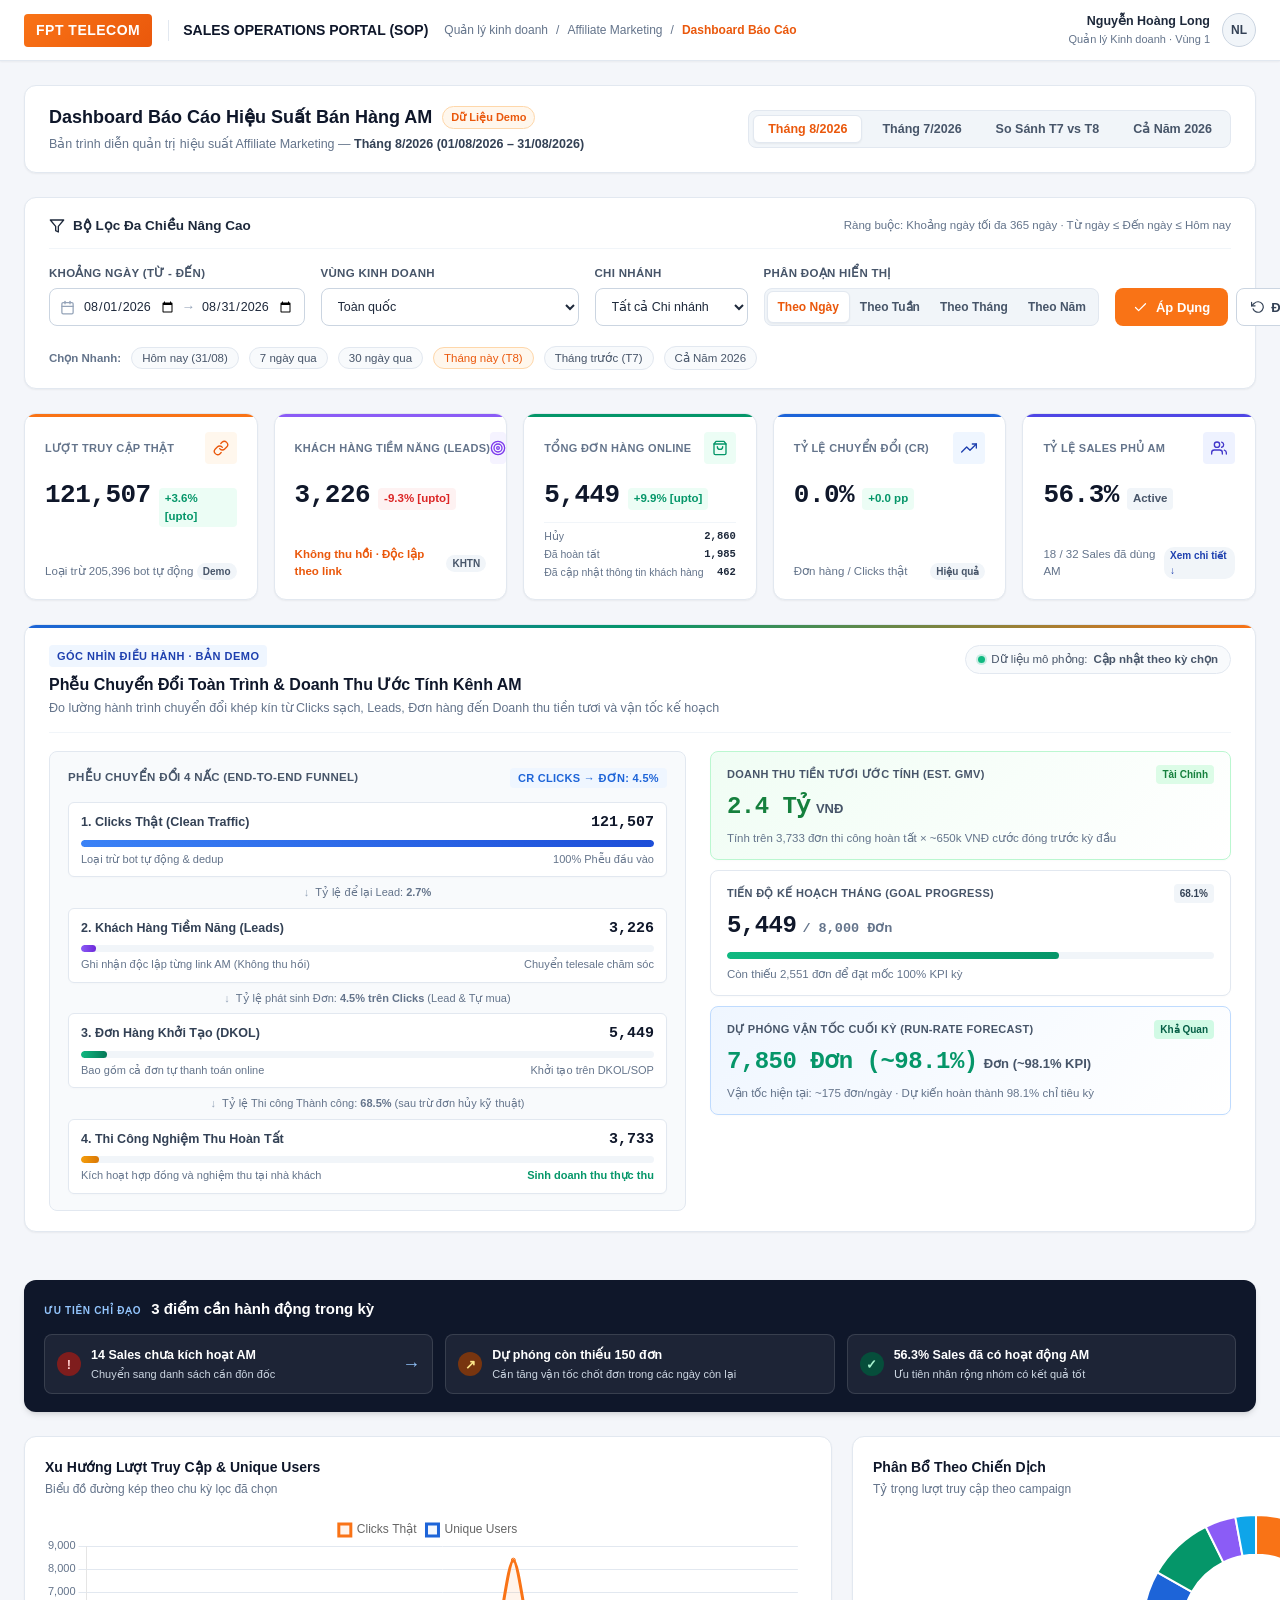
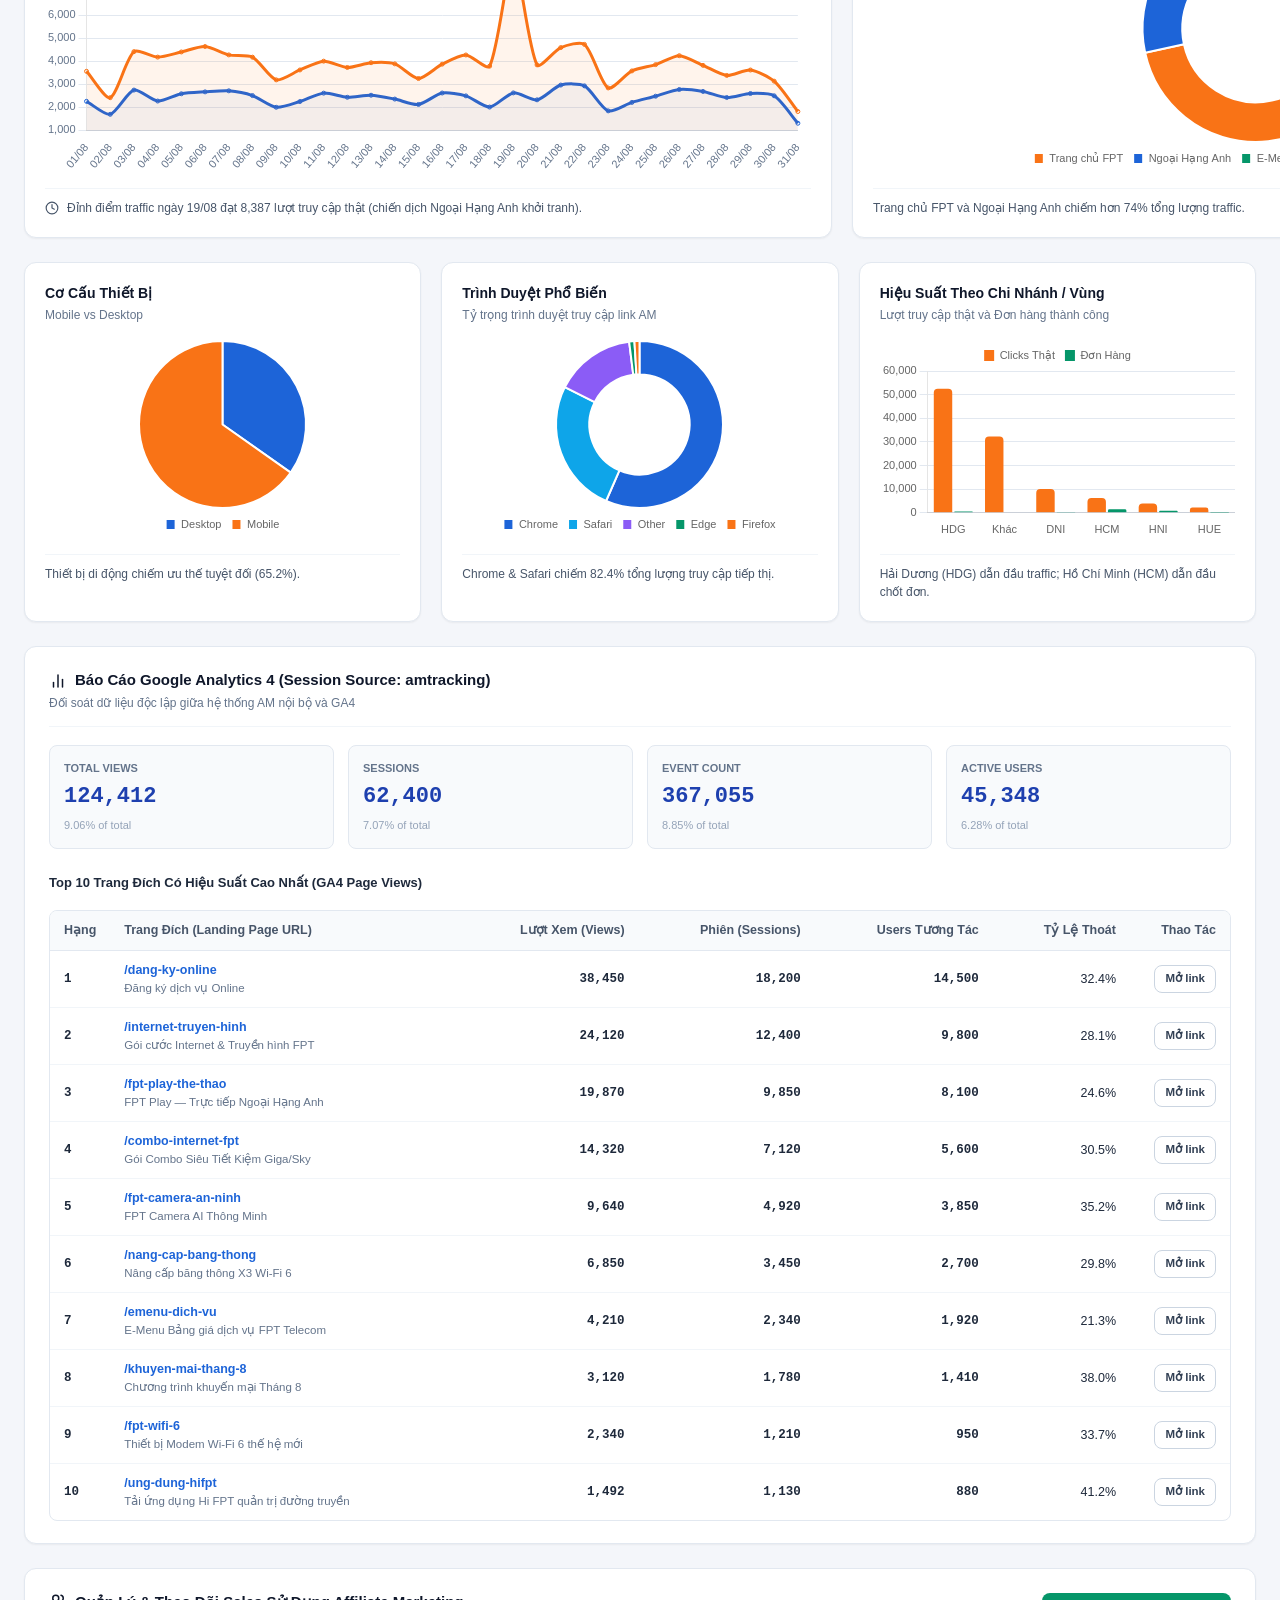
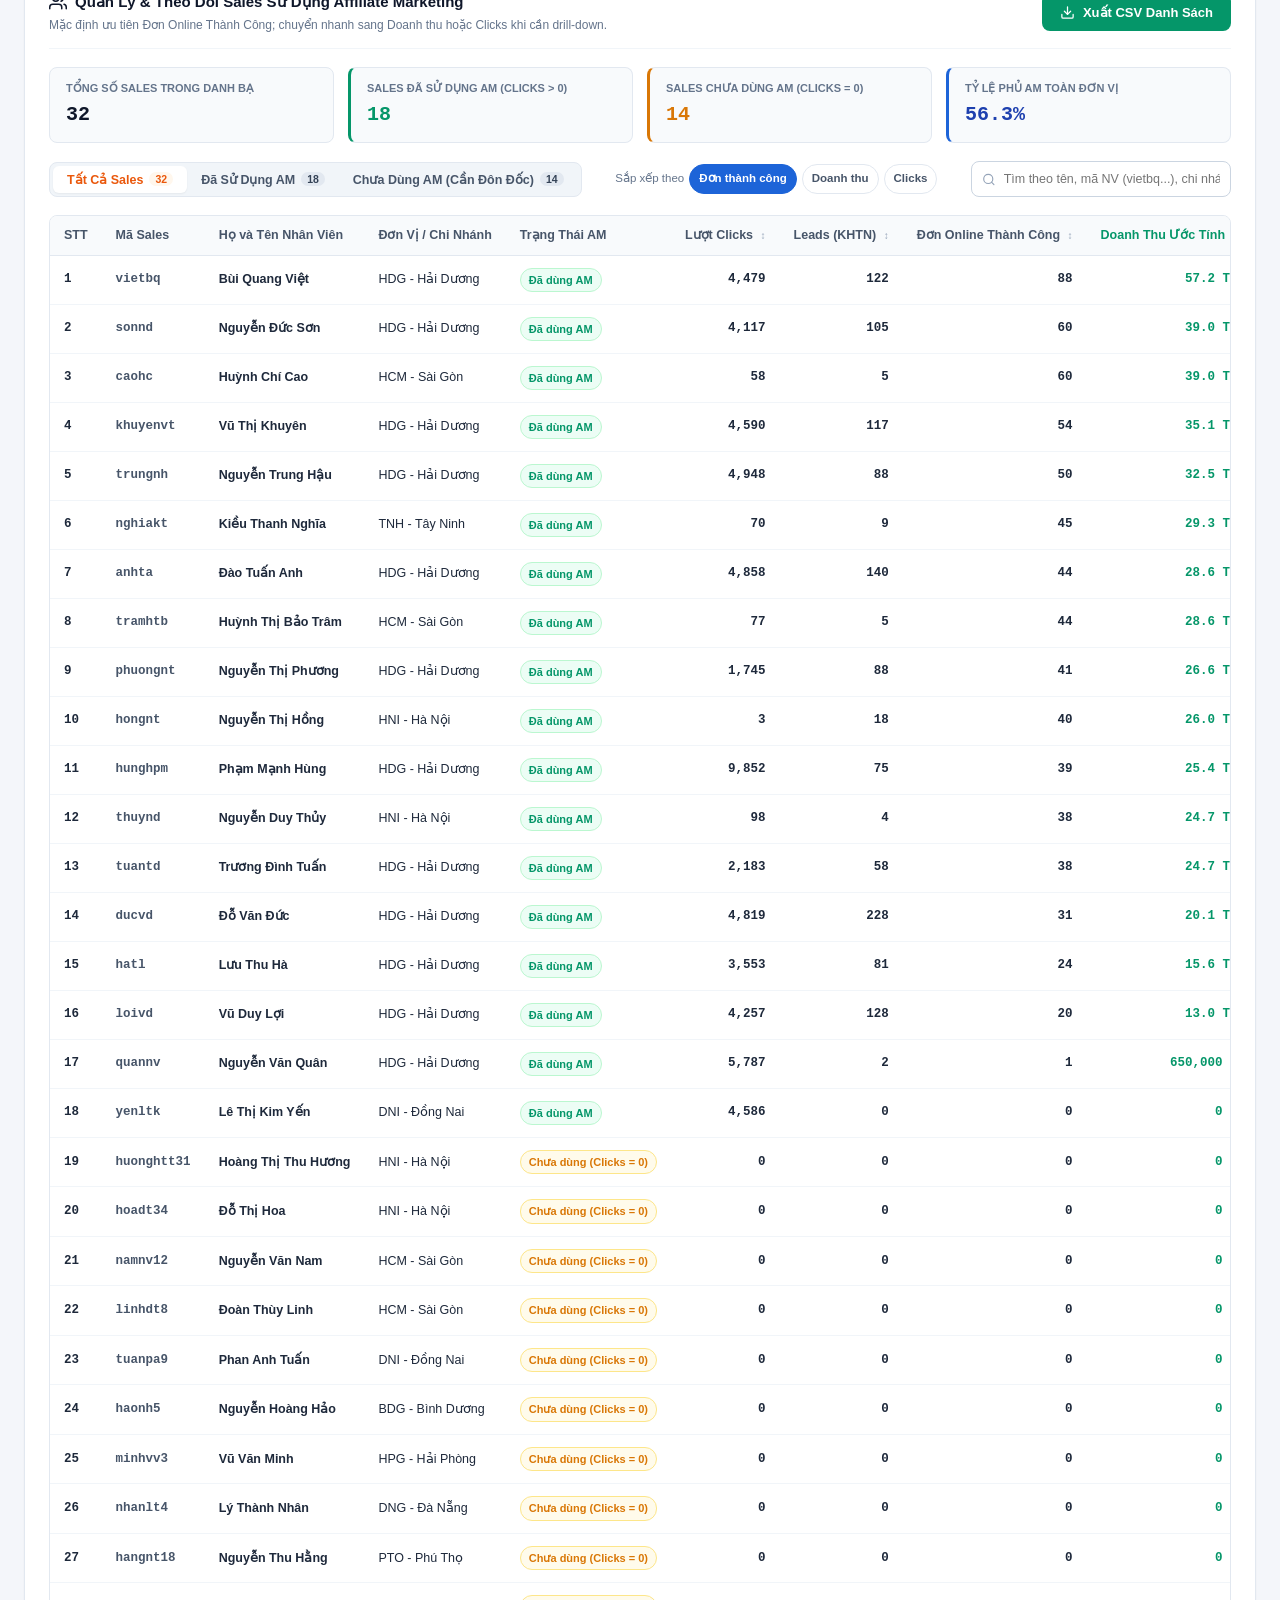
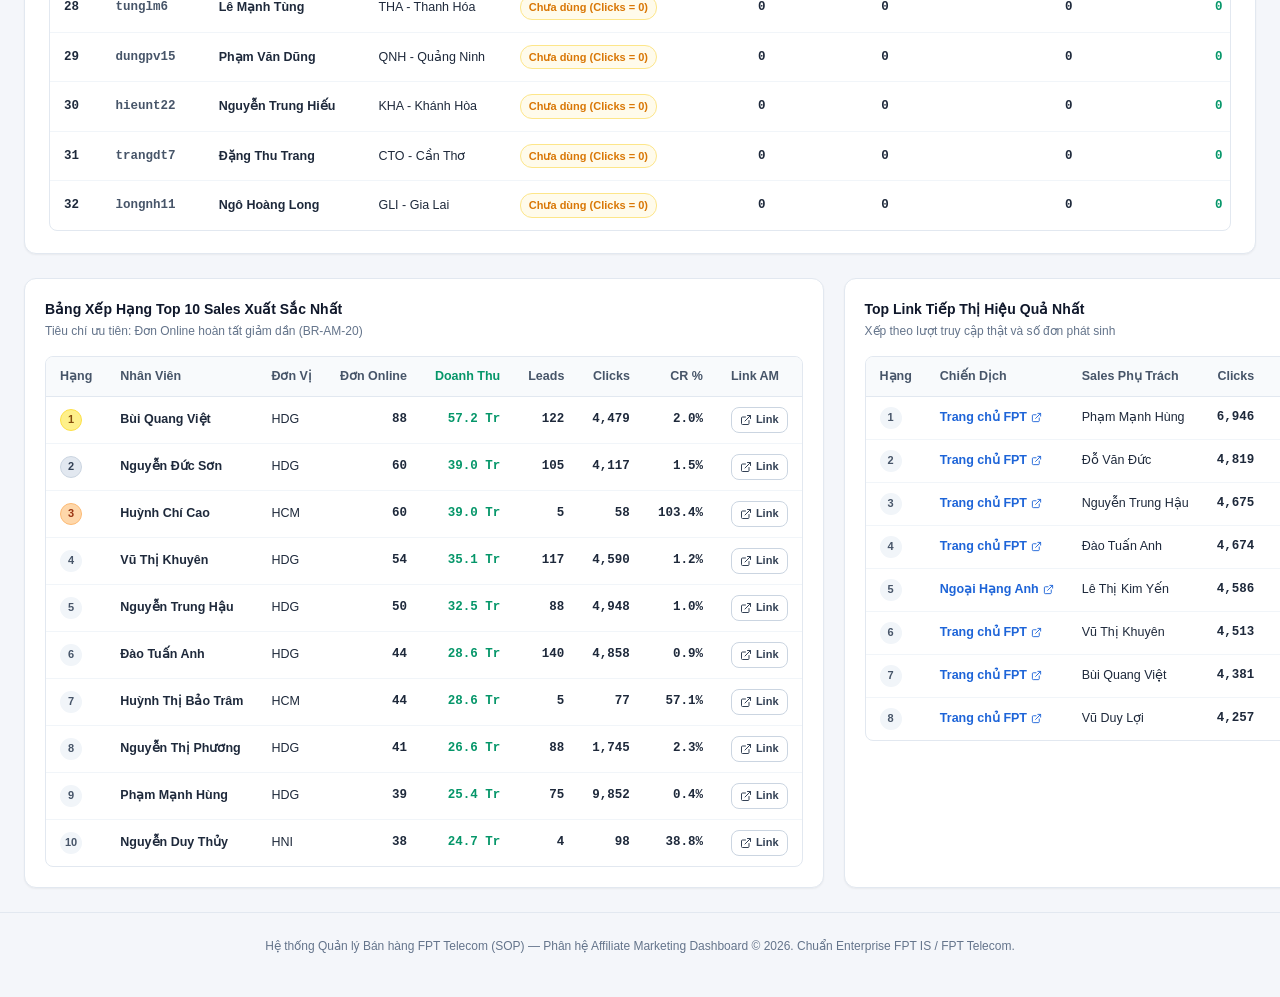
==== commit 28cdf981: "Route Pages entrypoint to improved AM demo" ====
--- a/index.html
+++ b/index.html
@@ -3,6 +3,10 @@
 <head>
   <meta charset="utf-8">
   <meta name="viewport" content="width=device-width, initial-scale=1.0">
+  <script>
+    // GitHub Pages entrypoint: serve the maintained standalone dashboard demo.
+    window.location.replace('./demo-improve/index.html');
+  </script>
   <title>FPT SOP — Dashboard Báo Cáo Hiệu Suất Bán Hàng Affiliate Marketing</title>
   <style>
 /* ==========================================================================
